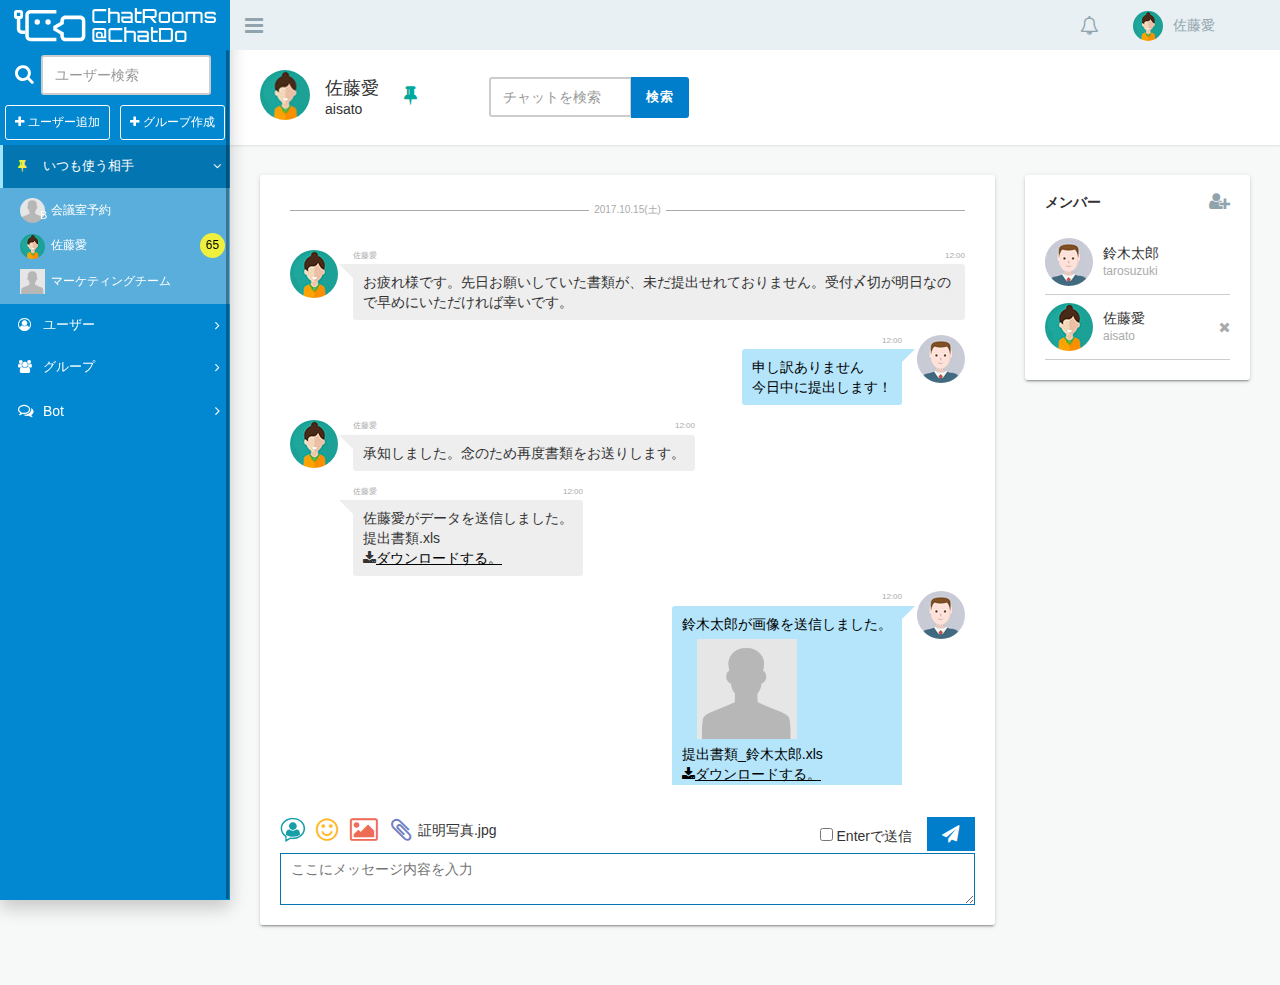
==== chat.html @ dbc8cdb7 "ドキュメント整形" ====
<!DOCTYPE html>
<html>

<head>
    <meta charset="utf-8">
    <meta http-equiv="X-UA-Compatible" content="IE=edge">
    <meta name="viewport" content="width=device-width, initial-scale=1">
    <!-- CSS-->
    <link rel="stylesheet" type="text/css" href="css/main.css">
    <!-- Font-icon css-->
    <link rel="stylesheet" type="text/css" href="https://maxcdn.bootstrapcdn.com/font-awesome/4.7.0/css/font-awesome.min.css">
    <title>ChatDo</title>
    <!-- HTML5 Shim and Respond.js IE8 support of HTML5 elements and media queries-->
    <!--if lt IE 9
    script(src='https://oss.maxcdn.com/libs/html5shiv/3.7.0/html5shiv.js')
    script(src='https://oss.maxcdn.com/libs/respond.js/1.4.2/respond.min.js')
    -->
</head>

<body class="sidebar-mini fixed">
    <div class="wrapper">
        <!-- Navbar-->
        <header class="main-header hidden-print"><a class="logo" href="#"></a>
            <nav class="navbar navbar-static-top">
                <!-- Sidebar toggle button--><a class="sidebar-toggle" href="#" data-toggle="offcanvas"></a>
                <!-- Navbar Right Menu-->
                <div class="navbar-custom-menu">
                    <ul class="top-nav">
                        <!--Notification Menu-->
                        <li class="dropdown notification-menu"><a class="dropdown-toggle" href="#" data-toggle="dropdown" aria-expanded="false"><i class="fa fa-bell-o fa-lg"></i></a>
                            <ul class="dropdown-menu">
                                <li class="not-head">新着通知が3件あります。</li>
                                <li><a class="media" href="javascript:;"><span class="media-left media-icon"><span class="fa-stack fa-lg"><i class="fa fa-square fa-stack-2x text-primary"></i><i class="fa fa-envelope fa-stack-1x fa-inverse"></i></span></span>
                                <div class="media-body"><span class="block">佐藤孝からあたらしいメッセージが届きました。</span><span class="text-muted block">2分前</span></div></a></li>
                                <li><a class="media" href="javascript:;"><span class="media-left media-icon"><span class="fa-stack fa-lg"><i class="fa fa-square fa-stack-2x text-danger"></i><i class="fa fa-hdd-o fa-stack-1x fa-inverse"></i></span></span>
                                <div class="media-body"><span class="block">技術グループに新しい書き込みがありました。</span><span class="text-muted block">2分前</span></div></a></li>
                                <li><a class="media" href="javascript:;"><span class="media-left media-icon"><span class="fa-stack fa-lg"><i class="fa fa-square fa-stack-2x text-success"></i><i class="fa fa-money fa-stack-1x fa-inverse"></i></span></span>
                                <div class="media-body"><span class="block">佐藤愛さんがあなたをAチームに追加しました。</span><span class="text-muted block">2分前</span></div></a></li>
                                <li class="not-footer"><a href="#">すべての通知を既読にする。</a></li>
                            </ul>
                        </li>
                        <!-- User Menu-->
                        <li class="dropdown top-nav-user"><a class="dropdown-toggle" href="#" data-toggle="dropdown" role="button" aria-haspopup="true" aria-expanded="false"><img src="images/user_ai.jpg" alt="" class="img-circle"><span>佐藤愛</span></a>
                            <ul class="dropdown-menu settings-menu">
                                <li><a href="#"><i class="fa fa-user fa-lg"></i> プロフィール編集</a></li>
                                <li><a href="#"><i class="fa fa-sign-out fa-lg"></i> ログアウト</a></li>
                            </ul>
                        </li>
                    </ul>
                </div>
            </nav>
        </header>
        <!-- Side-Nav-->
        <aside class="main-sidebar hidden-print">
            <section class="sidebar">
                <!-- Sidebar Menu-->
                <ul class="sidebar-menu">
                    <li>
                        <form class="navbar-form" role="search">
                            <div class="form-group">
                                <i class="fa fa-search fa-lg"></i>
                                <input type="text" class="form-control" placeholder="ユーザー検索">
                            </div>
                            <!--  <button type="submit" class="btn btn-default"><i class="fa fa-search fa-lg"></i></button> -->
                        </form>
                    </li>
                    <li class="add-btn clearfix">
                        <a href="" class="pull-left text-center"><i class="fa fa-plus" aria-hidden="true"></i> ユーザー追加</a>
                        <a href="" class="pull-right text-center"><i class="fa fa-plus" aria-hidden="true"></i> グループ作成</a>
                    </li>
                    <li class="treeview active"><a href="#"><i class="fa fa-thumb-tack unread"></i><span>いつも使う相手</span><i class="fa fa-angle-right"></i></a>
                        <ul class="treeview-menu">
                            <li><a href="#"><img src="images/user.png" alt="" class="img-circle"><span class="bot-label">B</span> 会議室予約</a></li>
                            <li><a href="#"><img src="images/user_ai.jpg" alt="" class="img-circle"> 佐藤愛 <span class="unread-num pull-right text-center">65</span></a></li>
                            <li><a href="#"><img src="images/user.png" alt=""> マーケティングチーム</a></li>
                        </ul>
                    </li>
                    <li class="treeview"><a href="#"><i class="fa fa-user-circle-o"></i><span>ユーザー</span><i class="fa fa-angle-right"></i></a>
                        <ul class="treeview-menu">
                            <li><a href="#"><img src="images/user.png" alt="" class="img-circle"> ユーザーA</a></li>
                            <li><a href="#"><img src="images/user.png" alt="" class="img-circle"> ユーザーB</a></li>
                        </ul>
                    </li>
                    <li class="treeview"><a href="#"><i class="fa fa-users"></i><span>グループ</span><i class="fa fa-angle-right"></i></a>
                        <ul class="treeview-menu">
                            <li><a href="#"><img src="images/user.png" alt=""> Aチーム</a></li>
                            <li><a href="#"><img src="images/user.png" alt=""> Bチーム</a></li>
                        </ul>
                    </li>
                    <li class="treeview side-bot"><a href="#"><i class="fa fa-comments-o"></i><span>Bot</span><i class="fa fa-angle-right"></i></a>
                        <ul class="treeview-menu">
                            <li><a href="#"><img src="images/user.png" alt="" class="img-circle"><span class="bot-label">B</span> 会議室予約</a></li>
                        </ul>
                    </li>
                </ul>
            </section>
        </aside>
        <div class="content-wrapper">
            <div class="page-title">
                <div>
                    <img src="images/user_ai.jpg" alt="" class="pull-left img-circle">
                    <div class="pull-left">
                        <h1>佐藤愛</h1>
                        <span>aisato</span>
                    </div>
                    <i class="fa fa-thumb-tack pull-left pin"></i>
                    <div class="form-group pull-right message-search">
                        <div class="input-group">
                            <input class="form-control" type="text" placeholder="チャットを検索">
                            <span class="input-group-btn">
                                <button class="btn btn-primary" type="button">検索</button>
                            </span>
                        </div>
                    </div>
                </div>
            </div>
            <div class="row">
                <div class="col-md-9">
                    <div class="card chat-main">
                        <div class="messanger">
                            <div class="messages">
                                <time class="messages-date text-center"><span>2017.10.15(土)</span></time>
                                <div class="message">
                                    <div class="message-thumb">
                                        <img src="images/user_ai.jpg" class="img-circle">
                                    </div>
                                    <div class="chat-column">
                                        <div>
                                            <span class=pull-left>佐藤愛</span>
                                            <time class="pull-right">12:00</time>
                                        </div>
                                        <p class="info">お疲れ様です。先日お願いしていた書類が、未だ提出せれておりません。受付〆切が明日なので早めにいただければ幸いです。</p>
                                    </div>
                                </div>
                                <div class="message me">
                                    <div class="message-thumb">
                                        <img src="images/user_taro.jpg" class="img-circle">
                                    </div>
                                    <div class="chat-column">
                                        <div>
                                            <time class="pull-right">12:00</time>
                                        </div>
                                        <p class="info">申し訳ありません
                                            <br>今日中に提出します！
                                        </p>
                                    </div>
                                </div>
                                <div class="message">
                                    <div class="message-thumb">
                                        <img src="images/user_ai.jpg" class="img-circle">
                                    </div>
                                    <div class="chat-column">
                                        <div>
                                            <span class=pull-left>佐藤愛</span>
                                            <time class="pull-right">12:00</time>
                                        </div>
                                        <p class="info">承知しました。念のため再度書類をお送りします。</p>
                                    </div>
                                </div>
                                <!-- message -->
                                <div class="message">
                                    <div class="message-thumb">
                                        <!-- <img src="https://s3.amazonaws.com/uifaces/faces/twitter/tonypeterson/48.jpg" class="img-circle"> -->
                                    </div>
                                    <div class="chat-column">
                                        <div>
                                            <span class=pull-left>佐藤愛</span>
                                            <time class="pull-right">12:00</time>
                                        </div>
                                        <p class="info">佐藤愛がデータを送信しました。
                                            <br>提出書類.xls
                                            <br><i class="fa fa-download" aria-hidden="true"></i><a href="">ダウンロードする。</a>
                                        </p>
                                    </div>
                                </div>
                                <!-- message -->
                                <div class="message me"><img src="images/user_taro.jpg" class="img-circle">
                                    <div class="chat-column">
                                        <div>
                                            <time class="pull-right">12:00</time>
                                        </div>
                                        <p class="info">鈴木太郎が画像を送信しました。
                                            <br>
                                            <img src="images/user.png" alt="">
                                            <br> 提出書類_鈴木太郎.xls
                                            <br><i class="fa fa-download" aria-hidden="true"></i><a href="">ダウンロードする。</a>
                                        </p>
                                    </div>
                                </div>
                                <!-- message -->
                            </div>
                            <!-- messages -->
                        </div>
                        <!-- messager -->
                        <div class="sender">
                            <form action="" method="" accept-charset="utf-8">
                                <div class="sender-utility clearfix">
                                    <ul class="pull-left">
                                        <li><img src="images/chat_to_icon.svg" alt=""></li>
                                        <li><i class="fa fa-smile-o fa-fw" aria-hidden="true"></i></li>
                                        <li><i class="fa fa-picture-o fa-fw" aria-hidden="true"></i></li>
                                        <li><i class="fa fa-paperclip fa-fw" aria-hidden="true"></i></li>
                                    </ul>
                                    <span class="upload-file-name">証明写真.jpg</span>
                                    <button class="btn btn-primary pull-right" type="button">
                                        <i class="fa fa-lg fa-paper-plane"></i>
                                    </button>
                                    <label class="pull-right enter-confirm">
                                        <input type="checkbox" name=""> Enterで送信
                                    </label>
                                </div>
                                <textarea placeholder="ここにメッセージ内容を入力"></textarea>
                            </form>
                        </div>
                    </div>
                </div>
                <!-- col-md-9 -->
                <div class="col-md-3">
                    <div class="card">
                        <div class="clearfix">
                            <h3 class="card-title pull-left">メンバー</h3>
                            <i class="fa fa-user-plus fa-lg pull-right" aria-hidden="true"></i>
                        </div>
                        <div class="card-body">
                            <div class="member-box clearfix">
                                <img src="images/user_taro.jpg" alt="" class="img-circle pull-left">
                                <div class="pull-left">
                                    <p>鈴木太郎</p>
                                    <span>tarosuzuki</span>
                                </div>
                            </div>
                            <div class="member-box clearfix">
                                <img src="images/user_ai.jpg" alt="" class="img-circle pull-left">
                                <div class="pull-left">
                                    <p>佐藤愛</p>
                                    <span>aisato</span>
                                </div>
                                <i class="fa fa-times pull-right remove" aria-hidden="true"></i>
                            </div>
                        </div>
                    </div>
                </div>
            </div>
        </div>
    </div>
    <!-- Javascripts-->
    <script type="text/javascript" src="js/jquery-3.2.1.js"></script>
    <script type="text/javascript" src="js/jquery-ui.js"></script>
    <script type="text/javascript" src="js/jquery.upload.js"></script>
    <script type="text/javascript" src="js/bootstrap.min.js"></script>
    <script type="text/javascript" src="js/plugins/pace.min.js"></script>
    <script type="text/javascript" src="js/main.js"></script>
    <script type="text/javascript" src="js/websocketbridge.js"></script>
</body>

</html>
---- css/main.css ----
@charset "UTF-8";

@import url(https://fonts.googleapis.com/css?family=Lato:300,400,400i,700);
@import url(https://fonts.googleapis.com/css?family=Niconne);


/*
 * Bootstrap v3.3.6
 */


/*! normalize.css v3.0.3 | MIT License | github.com/necolas/normalize.css */

html {
    -ms-text-size-adjust: 100%;
    -webkit-text-size-adjust: 100%;
}

body {
    margin: 0;
}

article,
aside,
details,
figcaption,
figure,
footer,
header,
hgroup,
main,
menu,
nav,
section,
summary {
    display: block;
}

audio,
canvas,
progress,
video {
    display: inline-block;
    vertical-align: baseline;
}

audio:not([controls]) {
    display: none;
    height: 0;
}

[hidden],
template {
    display: none;
}

a {
    background-color: transparent;
}

a:active,
a:hover {
    outline: 0;
}

abbr[title] {
    border-bottom: 1px dotted;
}

b,
strong {
    font-weight: bold;
}

dfn {
    font-style: italic;
}

h1 {
    font-size: 2em;
    margin: 0.67em 0;
}

mark {
    background: #ff0;
    color: #000;
}

small {
    font-size: 80%;
}

sub,
sup {
    font-size: 75%;
    line-height: 0;
    position: relative;
    vertical-align: baseline;
}

sup {
    top: -0.5em;
}

sub {
    bottom: -0.25em;
}

img {
    border: 0;
}

svg:not(:root) {
    overflow: hidden;
}

figure {
    margin: 1em 40px;
}

hr {
    -webkit-box-sizing: content-box;
    box-sizing: content-box;
    height: 0;
}

pre {
    overflow: auto;
}

code,
kbd,
pre,
samp {
    font-family: monospace, monospace;
    font-size: 1em;
}

button,
input,
optgroup,
select,
textarea {
    color: inherit;
    font: inherit;
    margin: 0;
}

button {
    overflow: visible;
}

button,
select {
    text-transform: none;
}

button,
html input[type="button"],
input[type="reset"],
input[type="submit"] {
    -webkit-appearance: button;
    cursor: pointer;
}

button[disabled],
html input[disabled] {
    cursor: default;
}

button::-moz-focus-inner,
input::-moz-focus-inner {
    border: 0;
    padding: 0;
}

input {
    line-height: normal;
}

input[type="checkbox"],
input[type="radio"] {
    -webkit-box-sizing: border-box;
    box-sizing: border-box;
    padding: 0;
}

input[type="number"]::-webkit-inner-spin-button,
input[type="number"]::-webkit-outer-spin-button {
    height: auto;
}

input[type="search"] {
    -webkit-appearance: textfield;
    -webkit-box-sizing: content-box;
    box-sizing: content-box;
}

input[type="search"]::-webkit-search-cancel-button,
input[type="search"]::-webkit-search-decoration {
    -webkit-appearance: none;
}

fieldset {
    border: 1px solid #c0c0c0;
    margin: 0 2px;
    padding: 0.35em 0.625em 0.75em;
}

legend {
    border: 0;
    padding: 0;
}

textarea {
    overflow: auto;
}

optgroup {
    font-weight: bold;
}

table {
    border-collapse: collapse;
    border-spacing: 0;
}

td,
th {
    padding: 0;
}



/*! Source: https://github.com/h5bp/html5-boilerplate/blob/master/src/css/main.css */

@media print {
    *,
    *:before,
    *:after {
        background: transparent !important;
        color: #000 !important;
        -webkit-box-shadow: none !important;
        box-shadow: none !important;
        text-shadow: none !important;
    }
    a,
    a:visited {
        text-decoration: underline;
    }
    a[href]:after {
        content: " (" attr(href) ")";
    }
    abbr[title]:after {
        content: " (" attr(title) ")";
    }
    a[href^="#"]:after,
    a[href^="javascript:"]:after {
        content: "";
    }
    pre,
    blockquote {
        border: 1px solid #999;
        page-break-inside: avoid;
    }
    thead {
        display: table-header-group;
    }
    tr,
    img {
        page-break-inside: avoid;
    }
    img {
        max-width: 100% !important;
    }
    p,
    h2,
    h3 {
        orphans: 3;
        widows: 3;
    }
    h2,
    h3 {
        page-break-after: avoid;
    }
    .navbar {
        display: none;
    }
    .btn>.caret,
    .dropup>.btn>.caret {
        border-top-color: #000 !important;
    }
    .label {
        border: 1px solid #000;
    }
    .table {
        border-collapse: collapse !important;
    }
    .table td,
    .table th {
        background-color: #fff !important;
    }
    .table-bordered th,
    .table-bordered td {
        border: 1px solid #ddd !important;
    }
}

* {
    -webkit-box-sizing: border-box;
    box-sizing: border-box;
}

*:before,
*:after {
    -webkit-box-sizing: border-box;
    box-sizing: border-box;
}

html {
    font-size: 10px;
    -webkit-tap-highlight-color: transparent;
}

body {
    font-family: -apple-system, BlinkMacSystemFont, "Helvetica Neue", "Segoe UI", "Noto Sans Japanese", "ヒラギノ角ゴ ProN W3", Meiryo, sans-serif;
    font-size: 14px;
    line-height: 1.428571429;
    color: #333333;
    background-color: #f7f9f9;
}

input,
button,
select,
textarea {
    font-family: inherit;
    font-size: inherit;
    line-height: inherit;
}

a {
    color: #2196F3;
    text-decoration: none;
    cursor: pointer;
}

a:hover,
a:focus {
    color: #004a43;
    outline: none !important;
    -webkit-transition: all 0.3s ease;
    -o-transition: all 0.3s ease;
    transition: all 0.3s ease;
    text-decoration: none;
}

a:active {
    outline: none !important;
}

figure {
    margin: 0;
}

img {
    vertical-align: middle;
}

.img-responsive {
    display: block;
    max-width: 100%;
    height: auto;
}

.img-rounded {
    border-radius: 6px;
}

.img-thumbnail {
    padding: 4px;
    line-height: 1.428571429;
    background-color: #e5e5e5;
    border: 1px solid #ddd;
    border-radius: 4px;
    -webkit-transition: all 0.2s ease-in-out;
    -o-transition: all 0.2s ease-in-out;
    transition: all 0.2s ease-in-out;
    display: inline-block;
    max-width: 100%;
    height: auto;
}

.img-circle {
    border-radius: 50%;
}

hr {
    margin-top: 20px;
    margin-bottom: 20px;
    border: 0;
    border-top: 1px solid #eeeeee;
}

.sr-only {
    position: absolute;
    width: 1px;
    height: 1px;
    margin: -1px;
    padding: 0;
    overflow: hidden;
    clip: rect(0, 0, 0, 0);
    border: 0;
}

.sr-only-focusable:active,
.sr-only-focusable:focus {
    position: static;
    width: auto;
    height: auto;
    margin: 0;
    overflow: visible;
    clip: auto;
}

[role="button"] {
    cursor: pointer;
}

h1,
h2,
h3,
h4,
h5,
h6,
.h1,
.h2,
.h3,
.h4,
.h5,
.h6 {
    font-family: inherit;
    font-weight: 700;
    line-height: 1.1;
    color: inherit;
}

h1 small,
h1 .small,
h2 small,
h2 .small,
h3 small,
h3 .small,
h4 small,
h4 .small,
h5 small,
h5 .small,
h6 small,
h6 .small,
.h1 small,
.h1 .small,
.h2 small,
.h2 .small,
.h3 small,
.h3 .small,
.h4 small,
.h4 .small,
.h5 small,
.h5 .small,
.h6 small,
.h6 .small {
    font-weight: normal;
    line-height: 1;
    color: #777777;
}

h1,
.h1,
h2,
.h2,
h3,
.h3 {
    margin-top: 20px;
    margin-bottom: 10px;
}

h1 small,
h1 .small,
.h1 small,
.h1 .small,
h2 small,
h2 .small,
.h2 small,
.h2 .small,
h3 small,
h3 .small,
.h3 small,
.h3 .small {
    font-size: 65%;
}

h4,
.h4,
h5,
.h5,
h6,
.h6 {
    margin-top: 10px;
    margin-bottom: 10px;
}

h4 small,
h4 .small,
.h4 small,
.h4 .small,
h5 small,
h5 .small,
.h5 small,
.h5 .small,
h6 small,
h6 .small,
.h6 small,
.h6 .small {
    font-size: 75%;
}

h1,
.h1 {
    font-size: 36px;
}

h2,
.h2 {
    font-size: 30px;
}

h3,
.h3 {
    font-size: 24px;
}

h4,
.h4 {
    font-size: 18px;
}

h5,
.h5 {
    font-size: 14px;
}

h6,
.h6 {
    font-size: 12px;
}

p {
    margin: 0 0 10px;
}

.lead {
    margin-bottom: 20px;
    font-size: 16px;
    font-weight: 300;
    line-height: 1.4;
}

@media (min-width: 768px) {
    .lead {
        font-size: 21px;
    }
}

small,
.small {
    font-size: 85%;
}

mark,
.mark {
    background-color: #fcf8e3;
    padding: .2em;
}

.text-left {
    text-align: left;
}

.text-right {
    text-align: right;
}

.text-center {
    text-align: center;
}

.text-justify {
    text-align: justify;
}

.text-nowrap {
    white-space: nowrap;
}

.text-lowercase {
    text-transform: lowercase;
}

.text-uppercase,
.initialism {
    text-transform: uppercase;
}

.text-capitalize {
    text-transform: capitalize;
}

.text-muted {
    color: #777777;
}

.text-primary {
    color: #2196F3;
}

a.text-primary:hover,
a.text-primary:focus {
    color: #00635a;
}

.text-success {
    color: #3c763d;
}

a.text-success:hover,
a.text-success:focus {
    color: #2b542c;
}

.text-info {
    color: #31708f;
}

a.text-info:hover,
a.text-info:focus {
    color: #245269;
}

.text-warning {
    color: #8a6d3b;
}

a.text-warning:hover,
a.text-warning:focus {
    color: #66512c;
}

.text-danger {
    color: #a94442;
}

a.text-danger:hover,
a.text-danger:focus {
    color: #843534;
}

.bg-primary {
    color: #fff;
}

.bg-primary {
    background-color: #2196F3;
}

a.bg-primary:hover,
a.bg-primary:focus {
    background-color: #00635a;
}

.bg-success {
    background-color: #dff0d8;
}

a.bg-success:hover,
a.bg-success:focus {
    background-color: #c1e2b3;
}

.bg-info {
    background-color: #d9edf7;
}

a.bg-info:hover,
a.bg-info:focus {
    background-color: #afd9ee;
}

.bg-warning {
    background-color: #fcf8e3;
}

a.bg-warning:hover,
a.bg-warning:focus {
    background-color: #f7ecb5;
}

.bg-danger {
    background-color: #f2dede;
}

a.bg-danger:hover,
a.bg-danger:focus {
    background-color: #e4b9b9;
}

.page-header {
    padding-bottom: 9px;
    margin: 40px 0 20px;
    border-bottom: 1px solid #eeeeee;
}

ul,
ol {
    margin-top: 0;
    margin-bottom: 10px;
}

ul ul,
ul ol,
ol ul,
ol ol {
    margin-bottom: 0;
}

.list-unstyled {
    padding-left: 0;
    list-style: none;
}

.list-inline {
    padding-left: 0;
    list-style: none;
    margin-left: -5px;
}

.list-inline>li {
    display: inline-block;
    padding-left: 5px;
    padding-right: 5px;
}

dl {
    margin-top: 0;
    margin-bottom: 20px;
}

dt,
dd {
    line-height: 1.428571429;
}

dt {
    font-weight: bold;
}

dd {
    margin-left: 0;
}

.dl-horizontal dd:before,
.dl-horizontal dd:after {
    content: " ";
    display: table;
}

.dl-horizontal dd:after {
    clear: both;
}

@media (min-width: 768px) {
    .dl-horizontal dt {
        float: left;
        width: 160px;
        clear: left;
        text-align: right;
        overflow: hidden;
        -o-text-overflow: ellipsis;
        text-overflow: ellipsis;
        white-space: nowrap;
    }
    .dl-horizontal dd {
        margin-left: 180px;
    }
}

abbr[title],
abbr[data-original-title] {
    cursor: help;
    border-bottom: 1px dotted #777777;
}

.initialism {
    font-size: 90%;
}

blockquote {
    padding: 10px 20px;
    margin: 0 0 20px;
    font-size: 17.5px;
    border-left: 5px solid #eeeeee;
}

blockquote p:last-child,
blockquote ul:last-child,
blockquote ol:last-child {
    margin-bottom: 0;
}

blockquote footer,
blockquote small,
blockquote .small {
    display: block;
    font-size: 80%;
    line-height: 1.428571429;
    color: #777777;
}

blockquote footer:before,
blockquote small:before,
blockquote .small:before {
    content: '\2014 \00A0';
}

.blockquote-reverse,
blockquote.pull-right {
    padding-right: 15px;
    padding-left: 0;
    border-right: 5px solid #eeeeee;
    border-left: 0;
    text-align: right;
}

.blockquote-reverse footer:before,
.blockquote-reverse small:before,
.blockquote-reverse .small:before,
blockquote.pull-right footer:before,
blockquote.pull-right small:before,
blockquote.pull-right .small:before {
    content: '';
}

.blockquote-reverse footer:after,
.blockquote-reverse small:after,
.blockquote-reverse .small:after,
blockquote.pull-right footer:after,
blockquote.pull-right small:after,
blockquote.pull-right .small:after {
    content: '\00A0 \2014';
}

address {
    margin-bottom: 20px;
    font-style: normal;
    line-height: 1.428571429;
}

code,
kbd,
pre,
samp {
    font-family: Menlo, Monaco, Consolas, "Courier New", monospace;
}

code {
    padding: 2px 4px;
    font-size: 90%;
    color: #c7254e;
    background-color: #f9f2f4;
    border-radius: 4px;
}

kbd {
    padding: 2px 4px;
    font-size: 90%;
    color: #fff;
    background-color: #333;
    border-radius: 3px;
    -webkit-box-shadow: inset 0 -1px 0 rgba(0, 0, 0, 0.25);
    box-shadow: inset 0 -1px 0 rgba(0, 0, 0, 0.25);
}

kbd kbd {
    padding: 0;
    font-size: 100%;
    font-weight: bold;
    -webkit-box-shadow: none;
    box-shadow: none;
}

pre {
    display: block;
    padding: 9.5px;
    margin: 0 0 10px;
    font-size: 13px;
    line-height: 1.428571429;
    word-break: break-all;
    word-wrap: break-word;
    color: #333333;
    background-color: #f5f5f5;
    border: 1px solid #ccc;
    border-radius: 4px;
}

pre code {
    padding: 0;
    font-size: inherit;
    color: inherit;
    white-space: pre-wrap;
    background-color: transparent;
    border-radius: 0;
}

.pre-scrollable {
    max-height: 340px;
    overflow-y: scroll;
}

.container {
    margin-right: auto;
    margin-left: auto;
    padding-left: 15px;
    padding-right: 15px;
}

.container:before,
.container:after {
    content: " ";
    display: table;
}

.container:after {
    clear: both;
}

@media (min-width: 768px) {
    .container {
        width: 750px;
    }
}

@media (min-width: 992px) {
    .container {
        width: 970px;
    }
}

@media (min-width: 1200px) {
    .container {
        width: 1170px;
    }
}

.container-fluid {
    margin-right: auto;
    margin-left: auto;
    padding-left: 15px;
    padding-right: 15px;
}

.container-fluid:before,
.container-fluid:after {
    content: " ";
    display: table;
}

.container-fluid:after {
    clear: both;
}

.row {
    margin-left: -15px;
    margin-right: -15px;
}

.row:before,
.row:after {
    content: " ";
    display: table;
}

.row:after {
    clear: both;
}

.col-xs-1,
.col-sm-1,
.col-md-1,
.col-lg-1,
.col-xs-2,
.col-sm-2,
.col-md-2,
.col-lg-2,
.col-xs-3,
.col-sm-3,
.col-md-3,
.col-lg-3,
.col-xs-4,
.col-sm-4,
.col-md-4,
.col-lg-4,
.col-xs-5,
.col-sm-5,
.col-md-5,
.col-lg-5,
.col-xs-6,
.col-sm-6,
.col-md-6,
.col-lg-6,
.col-xs-7,
.col-sm-7,
.col-md-7,
.col-lg-7,
.col-xs-8,
.col-sm-8,
.col-md-8,
.col-lg-8,
.col-xs-9,
.col-sm-9,
.col-md-9,
.col-lg-9,
.col-xs-10,
.col-sm-10,
.col-md-10,
.col-lg-10,
.col-xs-11,
.col-sm-11,
.col-md-11,
.col-lg-11,
.col-xs-12,
.col-sm-12,
.col-md-12,
.col-lg-12 {
    position: relative;
    min-height: 1px;
    padding-left: 15px;
    padding-right: 15px;
}

.col-xs-1,
.col-xs-2,
.col-xs-3,
.col-xs-4,
.col-xs-5,
.col-xs-6,
.col-xs-7,
.col-xs-8,
.col-xs-9,
.col-xs-10,
.col-xs-11,
.col-xs-12 {
    float: left;
}

.col-xs-1 {
    width: 8.3333333333%;
}

.col-xs-2 {
    width: 16.6666666667%;
}

.col-xs-3 {
    width: 25%;
}

.col-xs-4 {
    width: 33.3333333333%;
}

.col-xs-5 {
    width: 41.6666666667%;
}

.col-xs-6 {
    width: 50%;
}

.col-xs-7 {
    width: 58.3333333333%;
}

.col-xs-8 {
    width: 66.6666666667%;
}

.col-xs-9 {
    width: 75%;
}

.col-xs-10 {
    width: 83.3333333333%;
}

.col-xs-11 {
    width: 91.6666666667%;
}

.col-xs-12 {
    width: 100%;
}

.col-xs-pull-0 {
    right: auto;
}

.col-xs-pull-1 {
    right: 8.3333333333%;
}

.col-xs-pull-2 {
    right: 16.6666666667%;
}

.col-xs-pull-3 {
    right: 25%;
}

.col-xs-pull-4 {
    right: 33.3333333333%;
}

.col-xs-pull-5 {
    right: 41.6666666667%;
}

.col-xs-pull-6 {
    right: 50%;
}

.col-xs-pull-7 {
    right: 58.3333333333%;
}

.col-xs-pull-8 {
    right: 66.6666666667%;
}

.col-xs-pull-9 {
    right: 75%;
}

.col-xs-pull-10 {
    right: 83.3333333333%;
}

.col-xs-pull-11 {
    right: 91.6666666667%;
}

.col-xs-pull-12 {
    right: 100%;
}

.col-xs-push-0 {
    left: auto;
}

.col-xs-push-1 {
    left: 8.3333333333%;
}

.col-xs-push-2 {
    left: 16.6666666667%;
}

.col-xs-push-3 {
    left: 25%;
}

.col-xs-push-4 {
    left: 33.3333333333%;
}

.col-xs-push-5 {
    left: 41.6666666667%;
}

.col-xs-push-6 {
    left: 50%;
}

.col-xs-push-7 {
    left: 58.3333333333%;
}

.col-xs-push-8 {
    left: 66.6666666667%;
}

.col-xs-push-9 {
    left: 75%;
}

.col-xs-push-10 {
    left: 83.3333333333%;
}

.col-xs-push-11 {
    left: 91.6666666667%;
}

.col-xs-push-12 {
    left: 100%;
}

.col-xs-offset-0 {
    margin-left: 0%;
}

.col-xs-offset-1 {
    margin-left: 8.3333333333%;
}

.col-xs-offset-2 {
    margin-left: 16.6666666667%;
}

.col-xs-offset-3 {
    margin-left: 25%;
}

.col-xs-offset-4 {
    margin-left: 33.3333333333%;
}

.col-xs-offset-5 {
    margin-left: 41.6666666667%;
}

.col-xs-offset-6 {
    margin-left: 50%;
}

.col-xs-offset-7 {
    margin-left: 58.3333333333%;
}

.col-xs-offset-8 {
    margin-left: 66.6666666667%;
}

.col-xs-offset-9 {
    margin-left: 75%;
}

.col-xs-offset-10 {
    margin-left: 83.3333333333%;
}

.col-xs-offset-11 {
    margin-left: 91.6666666667%;
}

.col-xs-offset-12 {
    margin-left: 100%;
}

@media (min-width: 768px) {
    .col-sm-1,
    .col-sm-2,
    .col-sm-3,
    .col-sm-4,
    .col-sm-5,
    .col-sm-6,
    .col-sm-7,
    .col-sm-8,
    .col-sm-9,
    .col-sm-10,
    .col-sm-11,
    .col-sm-12 {
        float: left;
    }
    .col-sm-1 {
        width: 8.3333333333%;
    }
    .col-sm-2 {
        width: 16.6666666667%;
    }
    .col-sm-3 {
        width: 25%;
    }
    .col-sm-4 {
        width: 33.3333333333%;
    }
    .col-sm-5 {
        width: 41.6666666667%;
    }
    .col-sm-6 {
        width: 50%;
    }
    .col-sm-7 {
        width: 58.3333333333%;
    }
    .col-sm-8 {
        width: 66.6666666667%;
    }
    .col-sm-9 {
        width: 75%;
    }
    .col-sm-10 {
        width: 83.3333333333%;
    }
    .col-sm-11 {
        width: 91.6666666667%;
    }
    .col-sm-12 {
        width: 100%;
    }
    .col-sm-pull-0 {
        right: auto;
    }
    .col-sm-pull-1 {
        right: 8.3333333333%;
    }
    .col-sm-pull-2 {
        right: 16.6666666667%;
    }
    .col-sm-pull-3 {
        right: 25%;
    }
    .col-sm-pull-4 {
        right: 33.3333333333%;
    }
    .col-sm-pull-5 {
        right: 41.6666666667%;
    }
    .col-sm-pull-6 {
        right: 50%;
    }
    .col-sm-pull-7 {
        right: 58.3333333333%;
    }
    .col-sm-pull-8 {
        right: 66.6666666667%;
    }
    .col-sm-pull-9 {
        right: 75%;
    }
    .col-sm-pull-10 {
        right: 83.3333333333%;
    }
    .col-sm-pull-11 {
        right: 91.6666666667%;
    }
    .col-sm-pull-12 {
        right: 100%;
    }
    .col-sm-push-0 {
        left: auto;
    }
    .col-sm-push-1 {
        left: 8.3333333333%;
    }
    .col-sm-push-2 {
        left: 16.6666666667%;
    }
    .col-sm-push-3 {
        left: 25%;
    }
    .col-sm-push-4 {
        left: 33.3333333333%;
    }
    .col-sm-push-5 {
        left: 41.6666666667%;
    }
    .col-sm-push-6 {
        left: 50%;
    }
    .col-sm-push-7 {
        left: 58.3333333333%;
    }
    .col-sm-push-8 {
        left: 66.6666666667%;
    }
    .col-sm-push-9 {
        left: 75%;
    }
    .col-sm-push-10 {
        left: 83.3333333333%;
    }
    .col-sm-push-11 {
        left: 91.6666666667%;
    }
    .col-sm-push-12 {
        left: 100%;
    }
    .col-sm-offset-0 {
        margin-left: 0%;
    }
    .col-sm-offset-1 {
        margin-left: 8.3333333333%;
    }
    .col-sm-offset-2 {
        margin-left: 16.6666666667%;
    }
    .col-sm-offset-3 {
        margin-left: 25%;
    }
    .col-sm-offset-4 {
        margin-left: 33.3333333333%;
    }
    .col-sm-offset-5 {
        margin-left: 41.6666666667%;
    }
    .col-sm-offset-6 {
        margin-left: 50%;
    }
    .col-sm-offset-7 {
        margin-left: 58.3333333333%;
    }
    .col-sm-offset-8 {
        margin-left: 66.6666666667%;
    }
    .col-sm-offset-9 {
        margin-left: 75%;
    }
    .col-sm-offset-10 {
        margin-left: 83.3333333333%;
    }
    .col-sm-offset-11 {
        margin-left: 91.6666666667%;
    }
    .col-sm-offset-12 {
        margin-left: 100%;
    }
}

@media (min-width: 992px) {
    .col-md-1,
    .col-md-2,
    .col-md-3,
    .col-md-4,
    .col-md-5,
    .col-md-6,
    .col-md-7,
    .col-md-8,
    .col-md-9,
    .col-md-10,
    .col-md-11,
    .col-md-12 {
        float: left;
    }
    .col-md-1 {
        width: 8.3333333333%;
    }
    .col-md-2 {
        width: 16.6666666667%;
    }
    .col-md-3 {
        width: 25%;
    }
    .col-md-4 {
        width: 33.3333333333%;
    }
    .col-md-5 {
        width: 41.6666666667%;
    }
    .col-md-6 {
        width: 50%;
    }
    .col-md-7 {
        width: 58.3333333333%;
    }
    .col-md-8 {
        width: 66.6666666667%;
    }
    .col-md-9 {
        width: 75%;
    }
    .col-md-10 {
        width: 83.3333333333%;
    }
    .col-md-11 {
        width: 91.6666666667%;
    }
    .col-md-12 {
        width: 100%;
    }
    .col-md-pull-0 {
        right: auto;
    }
    .col-md-pull-1 {
        right: 8.3333333333%;
    }
    .col-md-pull-2 {
        right: 16.6666666667%;
    }
    .col-md-pull-3 {
        right: 25%;
    }
    .col-md-pull-4 {
        right: 33.3333333333%;
    }
    .col-md-pull-5 {
        right: 41.6666666667%;
    }
    .col-md-pull-6 {
        right: 50%;
    }
    .col-md-pull-7 {
        right: 58.3333333333%;
    }
    .col-md-pull-8 {
        right: 66.6666666667%;
    }
    .col-md-pull-9 {
        right: 75%;
    }
    .col-md-pull-10 {
        right: 83.3333333333%;
    }
    .col-md-pull-11 {
        right: 91.6666666667%;
    }
    .col-md-pull-12 {
        right: 100%;
    }
    .col-md-push-0 {
        left: auto;
    }
    .col-md-push-1 {
        left: 8.3333333333%;
    }
    .col-md-push-2 {
        left: 16.6666666667%;
    }
    .col-md-push-3 {
        left: 25%;
    }
    .col-md-push-4 {
        left: 33.3333333333%;
    }
    .col-md-push-5 {
        left: 41.6666666667%;
    }
    .col-md-push-6 {
        left: 50%;
    }
    .col-md-push-7 {
        left: 58.3333333333%;
    }
    .col-md-push-8 {
        left: 66.6666666667%;
    }
    .col-md-push-9 {
        left: 75%;
    }
    .col-md-push-10 {
        left: 83.3333333333%;
    }
    .col-md-push-11 {
        left: 91.6666666667%;
    }
    .col-md-push-12 {
        left: 100%;
    }
    .col-md-offset-0 {
        margin-left: 0%;
    }
    .col-md-offset-1 {
        margin-left: 8.3333333333%;
    }
    .col-md-offset-2 {
        margin-left: 16.6666666667%;
    }
    .col-md-offset-3 {
        margin-left: 25%;
    }
    .col-md-offset-4 {
        margin-left: 33.3333333333%;
    }
    .col-md-offset-5 {
        margin-left: 41.6666666667%;
    }
    .col-md-offset-6 {
        margin-left: 50%;
    }
    .col-md-offset-7 {
        margin-left: 58.3333333333%;
    }
    .col-md-offset-8 {
        margin-left: 66.6666666667%;
    }
    .col-md-offset-9 {
        margin-left: 75%;
    }
    .col-md-offset-10 {
        margin-left: 83.3333333333%;
    }
    .col-md-offset-11 {
        margin-left: 91.6666666667%;
    }
    .col-md-offset-12 {
        margin-left: 100%;
    }
}

@media (min-width: 1200px) {
    .col-lg-1,
    .col-lg-2,
    .col-lg-3,
    .col-lg-4,
    .col-lg-5,
    .col-lg-6,
    .col-lg-7,
    .col-lg-8,
    .col-lg-9,
    .col-lg-10,
    .col-lg-11,
    .col-lg-12 {
        float: left;
    }
    .col-lg-1 {
        width: 8.3333333333%;
    }
    .col-lg-2 {
        width: 16.6666666667%;
    }
    .col-lg-3 {
        width: 25%;
    }
    .col-lg-4 {
        width: 33.3333333333%;
    }
    .col-lg-5 {
        width: 41.6666666667%;
    }
    .col-lg-6 {
        width: 50%;
    }
    .col-lg-7 {
        width: 58.3333333333%;
    }
    .col-lg-8 {
        width: 66.6666666667%;
    }
    .col-lg-9 {
        width: 75%;
    }
    .col-lg-10 {
        width: 83.3333333333%;
    }
    .col-lg-11 {
        width: 91.6666666667%;
    }
    .col-lg-12 {
        width: 100%;
    }
    .col-lg-pull-0 {
        right: auto;
    }
    .col-lg-pull-1 {
        right: 8.3333333333%;
    }
    .col-lg-pull-2 {
        right: 16.6666666667%;
    }
    .col-lg-pull-3 {
        right: 25%;
    }
    .col-lg-pull-4 {
        right: 33.3333333333%;
    }
    .col-lg-pull-5 {
        right: 41.6666666667%;
    }
    .col-lg-pull-6 {
        right: 50%;
    }
    .col-lg-pull-7 {
        right: 58.3333333333%;
    }
    .col-lg-pull-8 {
        right: 66.6666666667%;
    }
    .col-lg-pull-9 {
        right: 75%;
    }
    .col-lg-pull-10 {
        right: 83.3333333333%;
    }
    .col-lg-pull-11 {
        right: 91.6666666667%;
    }
    .col-lg-pull-12 {
        right: 100%;
    }
    .col-lg-push-0 {
        left: auto;
    }
    .col-lg-push-1 {
        left: 8.3333333333%;
    }
    .col-lg-push-2 {
        left: 16.6666666667%;
    }
    .col-lg-push-3 {
        left: 25%;
    }
    .col-lg-push-4 {
        left: 33.3333333333%;
    }
    .col-lg-push-5 {
        left: 41.6666666667%;
    }
    .col-lg-push-6 {
        left: 50%;
    }
    .col-lg-push-7 {
        left: 58.3333333333%;
    }
    .col-lg-push-8 {
        left: 66.6666666667%;
    }
    .col-lg-push-9 {
        left: 75%;
    }
    .col-lg-push-10 {
        left: 83.3333333333%;
    }
    .col-lg-push-11 {
        left: 91.6666666667%;
    }
    .col-lg-push-12 {
        left: 100%;
    }
    .col-lg-offset-0 {
        margin-left: 0%;
    }
    .col-lg-offset-1 {
        margin-left: 8.3333333333%;
    }
    .col-lg-offset-2 {
        margin-left: 16.6666666667%;
    }
    .col-lg-offset-3 {
        margin-left: 25%;
    }
    .col-lg-offset-4 {
        margin-left: 33.3333333333%;
    }
    .col-lg-offset-5 {
        margin-left: 41.6666666667%;
    }
    .col-lg-offset-6 {
        margin-left: 50%;
    }
    .col-lg-offset-7 {
        margin-left: 58.3333333333%;
    }
    .col-lg-offset-8 {
        margin-left: 66.6666666667%;
    }
    .col-lg-offset-9 {
        margin-left: 75%;
    }
    .col-lg-offset-10 {
        margin-left: 83.3333333333%;
    }
    .col-lg-offset-11 {
        margin-left: 91.6666666667%;
    }
    .col-lg-offset-12 {
        margin-left: 100%;
    }
}

table {
    background-color: transparent;
}

caption {
    padding-top: 8px;
    padding-bottom: 8px;
    color: #777777;
    text-align: left;
}

th {
    text-align: left;
}

.table {
    width: 100%;
    max-width: 100%;
    margin-bottom: 20px;
}

.table>thead>tr>th,
.table>thead>tr>td,
.table>tbody>tr>th,
.table>tbody>tr>td,
.table>tfoot>tr>th,
.table>tfoot>tr>td {
    padding: 8px;
    line-height: 1.428571429;
    vertical-align: top;
    border-top: 1px solid #ddd;
}

.table>thead>tr>th {
    vertical-align: bottom;
    border-bottom: 2px solid #ddd;
}

.table>caption+thead>tr:first-child>th,
.table>caption+thead>tr:first-child>td,
.table>colgroup+thead>tr:first-child>th,
.table>colgroup+thead>tr:first-child>td,
.table>thead:first-child>tr:first-child>th,
.table>thead:first-child>tr:first-child>td {
    border-top: 0;
}

.table>tbody+tbody {
    border-top: 2px solid #ddd;
}

.table .table {
    background-color: #e5e5e5;
}

.table-condensed>thead>tr>th,
.table-condensed>thead>tr>td,
.table-condensed>tbody>tr>th,
.table-condensed>tbody>tr>td,
.table-condensed>tfoot>tr>th,
.table-condensed>tfoot>tr>td {
    padding: 5px;
}

.table-bordered {
    border: 1px solid #ddd;
}

.table-bordered>thead>tr>th,
.table-bordered>thead>tr>td,
.table-bordered>tbody>tr>th,
.table-bordered>tbody>tr>td,
.table-bordered>tfoot>tr>th,
.table-bordered>tfoot>tr>td {
    border: 1px solid #ddd;
}

.table-bordered>thead>tr>th,
.table-bordered>thead>tr>td {
    border-bottom-width: 0;
}

.table-striped>tbody>tr:nth-of-type(odd) {
    background-color: #f9f9f9;
}

.table-hover>tbody>tr:hover {
    background-color: #f5f5f5;
}

table col[class*="col-"] {
    position: static;
    float: none;
    display: table-column;
}

table td[class*="col-"],
table th[class*="col-"] {
    position: static;
    float: none;
    display: table-cell;
}

.table>thead>tr>td.active,
.table>thead>tr>th.active,
.table>thead>tr.active>td,
.table>thead>tr.active>th,
.table>tbody>tr>td.active,
.table>tbody>tr>th.active,
.table>tbody>tr.active>td,
.table>tbody>tr.active>th,
.table>tfoot>tr>td.active,
.table>tfoot>tr>th.active,
.table>tfoot>tr.active>td,
.table>tfoot>tr.active>th {
    background-color: #f5f5f5;
}

.table-hover>tbody>tr>td.active:hover,
.table-hover>tbody>tr>th.active:hover,
.table-hover>tbody>tr.active:hover>td,
.table-hover>tbody>tr:hover>.active,
.table-hover>tbody>tr.active:hover>th {
    background-color: #e8e8e8;
}

.table>thead>tr>td.success,
.table>thead>tr>th.success,
.table>thead>tr.success>td,
.table>thead>tr.success>th,
.table>tbody>tr>td.success,
.table>tbody>tr>th.success,
.table>tbody>tr.success>td,
.table>tbody>tr.success>th,
.table>tfoot>tr>td.success,
.table>tfoot>tr>th.success,
.table>tfoot>tr.success>td,
.table>tfoot>tr.success>th {
    background-color: #dff0d8;
}

.table-hover>tbody>tr>td.success:hover,
.table-hover>tbody>tr>th.success:hover,
.table-hover>tbody>tr.success:hover>td,
.table-hover>tbody>tr:hover>.success,
.table-hover>tbody>tr.success:hover>th {
    background-color: #d0e9c6;
}

.table>thead>tr>td.info,
.table>thead>tr>th.info,
.table>thead>tr.info>td,
.table>thead>tr.info>th,
.table>tbody>tr>td.info,
.table>tbody>tr>th.info,
.table>tbody>tr.info>td,
.table>tbody>tr.info>th,
.table>tfoot>tr>td.info,
.table>tfoot>tr>th.info,
.table>tfoot>tr.info>td,
.table>tfoot>tr.info>th {
    background-color: #d9edf7;
}

.table-hover>tbody>tr>td.info:hover,
.table-hover>tbody>tr>th.info:hover,
.table-hover>tbody>tr.info:hover>td,
.table-hover>tbody>tr:hover>.info,
.table-hover>tbody>tr.info:hover>th {
    background-color: #c4e3f3;
}

.table>thead>tr>td.warning,
.table>thead>tr>th.warning,
.table>thead>tr.warning>td,
.table>thead>tr.warning>th,
.table>tbody>tr>td.warning,
.table>tbody>tr>th.warning,
.table>tbody>tr.warning>td,
.table>tbody>tr.warning>th,
.table>tfoot>tr>td.warning,
.table>tfoot>tr>th.warning,
.table>tfoot>tr.warning>td,
.table>tfoot>tr.warning>th {
    background-color: #fcf8e3;
}

.table-hover>tbody>tr>td.warning:hover,
.table-hover>tbody>tr>th.warning:hover,
.table-hover>tbody>tr.warning:hover>td,
.table-hover>tbody>tr:hover>.warning,
.table-hover>tbody>tr.warning:hover>th {
    background-color: #faf2cc;
}

.table>thead>tr>td.danger,
.table>thead>tr>th.danger,
.table>thead>tr.danger>td,
.table>thead>tr.danger>th,
.table>tbody>tr>td.danger,
.table>tbody>tr>th.danger,
.table>tbody>tr.danger>td,
.table>tbody>tr.danger>th,
.table>tfoot>tr>td.danger,
.table>tfoot>tr>th.danger,
.table>tfoot>tr.danger>td,
.table>tfoot>tr.danger>th {
    background-color: #f2dede;
}

.table-hover>tbody>tr>td.danger:hover,
.table-hover>tbody>tr>th.danger:hover,
.table-hover>tbody>tr.danger:hover>td,
.table-hover>tbody>tr:hover>.danger,
.table-hover>tbody>tr.danger:hover>th {
    background-color: #ebcccc;
}

.table-responsive {
    overflow-x: auto;
    min-height: 0.01%;
}

@media screen and (max-width: 767px) {
    .table-responsive {
        width: 100%;
        margin-bottom: 15px;
        overflow-y: hidden;
        -ms-overflow-style: -ms-autohiding-scrollbar;
        border: 1px solid #ddd;
    }
    .table-responsive>.table {
        margin-bottom: 0;
    }
    .table-responsive>.table>thead>tr>th,
    .table-responsive>.table>thead>tr>td,
    .table-responsive>.table>tbody>tr>th,
    .table-responsive>.table>tbody>tr>td,
    .table-responsive>.table>tfoot>tr>th,
    .table-responsive>.table>tfoot>tr>td {
        white-space: nowrap;
    }
    .table-responsive>.table-bordered {
        border: 0;
    }
    .table-responsive>.table-bordered>thead>tr>th:first-child,
    .table-responsive>.table-bordered>thead>tr>td:first-child,
    .table-responsive>.table-bordered>tbody>tr>th:first-child,
    .table-responsive>.table-bordered>tbody>tr>td:first-child,
    .table-responsive>.table-bordered>tfoot>tr>th:first-child,
    .table-responsive>.table-bordered>tfoot>tr>td:first-child {
        border-left: 0;
    }
    .table-responsive>.table-bordered>thead>tr>th:last-child,
    .table-responsive>.table-bordered>thead>tr>td:last-child,
    .table-responsive>.table-bordered>tbody>tr>th:last-child,
    .table-responsive>.table-bordered>tbody>tr>td:last-child,
    .table-responsive>.table-bordered>tfoot>tr>th:last-child,
    .table-responsive>.table-bordered>tfoot>tr>td:last-child {
        border-right: 0;
    }
    .table-responsive>.table-bordered>tbody>tr:last-child>th,
    .table-responsive>.table-bordered>tbody>tr:last-child>td,
    .table-responsive>.table-bordered>tfoot>tr:last-child>th,
    .table-responsive>.table-bordered>tfoot>tr:last-child>td {
        border-bottom: 0;
    }
}

fieldset {
    padding: 0;
    margin: 0;
    border: 0;
    min-width: 0;
}

legend {
    display: block;
    width: 100%;
    padding: 0;
    padding-bottom: 10px;
    margin-bottom: 20px;
    font-size: 21px;
    line-height: inherit;
    color: #333333;
    border: 0;
    border-bottom: 1px solid #e5e5e5;
}

label {
    display: inline-block;
    max-width: 100%;
    margin-bottom: 5px;
    font-weight: bold;
}

input[type="search"] {
    -webkit-box-sizing: border-box;
    box-sizing: border-box;
}

input[type="radio"],
input[type="checkbox"] {
    margin: 3px 0 0;
    margin-top: 1px \9;
    line-height: normal;
}

input[type="file"] {
    display: block;
}

input[type="range"] {
    display: block;
    width: 100%;
}

select[multiple],
select[size] {
    height: auto;
}

input[type="file"]:focus,
input[type="radio"]:focus,
input[type="checkbox"]:focus {
    outline: thin dotted;
    outline: 5px auto -webkit-focus-ring-color;
    outline-offset: -2px;
}

output {
    display: block;
    padding-top: 9px;
    font-size: 14px;
    line-height: 1.428571429;
    color: #555555;
}

.form-control {
    display: block;
    width: 100%;
    padding: 8px 12px;
    font-size: 14px;
    font-weight: 400;
    line-height: 1.44;
    color: #555555;
    background-color: #fff;
    background-image: none;
    border: 2px solid #ccc;
    border-radius: 3px;
    -webkit-transition: border-color ease-in-out 0.15s;
    -o-transition: border-color ease-in-out 0.15s;
    transition: border-color ease-in-out 0.15s;
}

.form-control:focus {
    border: 2px solid #006AA7;
    outline: 0;
}

.form-control::-moz-placeholder {
    color: #999;
    opacity: 1;
}

.form-control:-ms-input-placeholder {
    color: #999;
}

.form-control::-webkit-input-placeholder {
    color: #999;
}

.form-control::-ms-expand {
    border: 0;
    background-color: transparent;
}

.form-control[disabled],
.form-control[readonly],
fieldset[disabled] .form-control {
    background-color: #eeeeee;
    opacity: 1;
}

.form-control[disabled],
fieldset[disabled] .form-control {
    cursor: not-allowed;
}

textarea.form-control {
    height: auto;
}

input[type="search"] {
    -webkit-appearance: none;
}

@media screen and (-webkit-min-device-pixel-ratio: 0) {
    input[type="date"].form-control,
    input[type="time"].form-control,
    input[type="datetime-local"].form-control,
    input[type="month"].form-control {
        line-height: 40px;
    }
    input[type="date"].input-sm,
    .input-group-sm>input[type="date"].form-control,
    .input-group-sm>input[type="date"].input-group-addon,
    .input-group-sm>.input-group-btn>input[type="date"].btn,
    .input-group-sm input[type="date"],
    input[type="time"].input-sm,
    .input-group-sm>input[type="time"].form-control,
    .input-group-sm>input[type="time"].input-group-addon,
    .input-group-sm>.input-group-btn>input[type="time"].btn,
    .input-group-sm input[type="time"],
    input[type="datetime-local"].input-sm,
    .input-group-sm>input[type="datetime-local"].form-control,
    .input-group-sm>input[type="datetime-local"].input-group-addon,
    .input-group-sm>.input-group-btn>input[type="datetime-local"].btn,
    .input-group-sm input[type="datetime-local"],
    input[type="month"].input-sm,
    .input-group-sm>input[type="month"].form-control,
    .input-group-sm>input[type="month"].input-group-addon,
    .input-group-sm>.input-group-btn>input[type="month"].btn,
    .input-group-sm input[type="month"] {
        line-height: 30px;
    }
    input[type="date"].input-lg,
    .input-group-lg>input[type="date"].form-control,
    .input-group-lg>input[type="date"].input-group-addon,
    .input-group-lg>.input-group-btn>input[type="date"].btn,
    .input-group-lg input[type="date"],
    input[type="time"].input-lg,
    .input-group-lg>input[type="time"].form-control,
    .input-group-lg>input[type="time"].input-group-addon,
    .input-group-lg>.input-group-btn>input[type="time"].btn,
    .input-group-lg input[type="time"],
    input[type="datetime-local"].input-lg,
    .input-group-lg>input[type="datetime-local"].form-control,
    .input-group-lg>input[type="datetime-local"].input-group-addon,
    .input-group-lg>.input-group-btn>input[type="datetime-local"].btn,
    .input-group-lg input[type="datetime-local"],
    input[type="month"].input-lg,
    .input-group-lg>input[type="month"].form-control,
    .input-group-lg>input[type="month"].input-group-addon,
    .input-group-lg>.input-group-btn>input[type="month"].btn,
    .input-group-lg input[type="month"] {
        line-height: 50px;
    }
}

.form-group {
    margin-bottom: 15px;
}

.radio,
.checkbox {
    position: relative;
    display: block;
    margin-top: 10px;
    margin-bottom: 10px;
}

.radio label,
.checkbox label {
    min-height: 20px;
    padding-left: 20px;
    margin-bottom: 0;
    font-weight: normal;
    cursor: pointer;
}

.radio input[type="radio"],
.radio-inline input[type="radio"],
.checkbox input[type="checkbox"],
.checkbox-inline input[type="checkbox"] {
    position: absolute;
    margin-left: -20px;
    margin-top: 4px \9;
}

.radio+.radio,
.checkbox+.checkbox {
    margin-top: -5px;
}

.radio-inline,
.checkbox-inline {
    position: relative;
    display: inline-block;
    padding-left: 20px;
    margin-bottom: 0;
    vertical-align: middle;
    font-weight: normal;
    cursor: pointer;
}

.radio-inline+.radio-inline,
.checkbox-inline+.checkbox-inline {
    margin-top: 0;
    margin-left: 10px;
}

input[type="radio"][disabled],
input[type="radio"].disabled,
fieldset[disabled] input[type="radio"],
input[type="checkbox"][disabled],
input[type="checkbox"].disabled,
fieldset[disabled] input[type="checkbox"] {
    cursor: not-allowed;
}

.radio-inline.disabled,
fieldset[disabled] .radio-inline,
.checkbox-inline.disabled,
fieldset[disabled] .checkbox-inline {
    cursor: not-allowed;
}

.radio.disabled label,
fieldset[disabled] .radio label,
.checkbox.disabled label,
fieldset[disabled] .checkbox label {
    cursor: not-allowed;
}

.form-control-static {
    padding-top: 9px;
    padding-bottom: 9px;
    margin-bottom: 0;
    min-height: 34px;
}

.form-control-static.input-lg,
.input-group-lg>.form-control-static.form-control,
.input-group-lg>.form-control-static.input-group-addon,
.input-group-lg>.input-group-btn>.form-control-static.btn,
.form-control-static.input-sm,
.input-group-sm>.form-control-static.form-control,
.input-group-sm>.form-control-static.input-group-addon,
.input-group-sm>.input-group-btn>.form-control-static.btn {
    padding-left: 0;
    padding-right: 0;
}

.input-sm,
.input-group-sm>.form-control,
.input-group-sm>.input-group-addon,
.input-group-sm>.input-group-btn>.btn {
    height: 30px;
    padding: 5px 10px;
    font-size: 12px;
    line-height: 1.5;
    border-radius: 2px;
}

select.input-sm,
.input-group-sm>select.form-control,
.input-group-sm>select.input-group-addon,
.input-group-sm>.input-group-btn>select.btn {
    height: 30px;
    line-height: 30px;
}

textarea.input-sm,
.input-group-sm>textarea.form-control,
.input-group-sm>textarea.input-group-addon,
.input-group-sm>.input-group-btn>textarea.btn,
select[multiple].input-sm,
.input-group-sm>select[multiple].form-control,
.input-group-sm>select[multiple].input-group-addon,
.input-group-sm>.input-group-btn>select[multiple].btn {
    height: auto;
}

.form-group-sm .form-control {
    height: 30px;
    padding: 5px 10px;
    font-size: 12px;
    line-height: 1.5;
    border-radius: 2px;
}

.form-group-sm select.form-control {
    height: 30px;
    line-height: 30px;
}

.form-group-sm textarea.form-control,
.form-group-sm select[multiple].form-control {
    height: auto;
}

.form-group-sm .form-control-static {
    height: 30px;
    min-height: 32px;
    padding: 6px 10px;
    font-size: 12px;
    line-height: 1.5;
}

.input-lg,
.input-group-lg>.form-control,
.input-group-lg>.input-group-addon,
.input-group-lg>.input-group-btn>.btn {
    height: 50px;
    padding: 12px 18px;
    font-size: 18px;
    line-height: 1.3333333;
    border-radius: 3px;
}

select.input-lg,
.input-group-lg>select.form-control,
.input-group-lg>select.input-group-addon,
.input-group-lg>.input-group-btn>select.btn {
    height: 50px;
    line-height: 50px;
}

textarea.input-lg,
.input-group-lg>textarea.form-control,
.input-group-lg>textarea.input-group-addon,
.input-group-lg>.input-group-btn>textarea.btn,
select[multiple].input-lg,
.input-group-lg>select[multiple].form-control,
.input-group-lg>select[multiple].input-group-addon,
.input-group-lg>.input-group-btn>select[multiple].btn {
    height: auto;
}

.form-group-lg .form-control {
    height: 50px;
    padding: 12px 18px;
    font-size: 18px;
    line-height: 1.3333333;
    border-radius: 3px;
}

.form-group-lg select.form-control {
    height: 50px;
    line-height: 50px;
}

.form-group-lg textarea.form-control,
.form-group-lg select[multiple].form-control {
    height: auto;
}

.form-group-lg .form-control-static {
    height: 50px;
    min-height: 38px;
    padding: 13px 18px;
    font-size: 18px;
    line-height: 1.3333333;
}

.has-feedback {
    position: relative;
}

.has-feedback .form-control {
    padding-right: 50px;
}

.form-control-feedback {
    position: absolute;
    top: 0;
    right: 0;
    z-index: 2;
    display: block;
    width: 40px;
    height: 40px;
    line-height: 40px;
    text-align: center;
    pointer-events: none;
}

.input-lg+.form-control-feedback,
.input-group-lg>.form-control+.form-control-feedback,
.input-group-lg>.input-group-addon+.form-control-feedback,
.input-group-lg>.input-group-btn>.btn+.form-control-feedback,
.input-group-lg+.form-control-feedback,
.form-group-lg .form-control+.form-control-feedback {
    width: 50px;
    height: 50px;
    line-height: 50px;
}

.input-sm+.form-control-feedback,
.input-group-sm>.form-control+.form-control-feedback,
.input-group-sm>.input-group-addon+.form-control-feedback,
.input-group-sm>.input-group-btn>.btn+.form-control-feedback,
.input-group-sm+.form-control-feedback,
.form-group-sm .form-control+.form-control-feedback {
    width: 30px;
    height: 30px;
    line-height: 30px;
}

.has-success .help-block,
.has-success .control-label,
.has-success .radio,
.has-success .checkbox,
.has-success .radio-inline,
.has-success .checkbox-inline,
.has-success.radio label,
.has-success.checkbox label,
.has-success.radio-inline label,
.has-success.checkbox-inline label {
    color: #3c763d;
}

.has-success .form-control {
    border-width: 2px;
    border-color: #3c763d;
    -webkit-box-shadow: inset 0 1px 1px rgba(0, 0, 0, 0.075);
    box-shadow: inset 0 1px 1px rgba(0, 0, 0, 0.075);
}

.has-success .form-control:focus {
    border-color: #2b542c;
    -webkit-box-shadow: inset 0 1px 1px rgba(0, 0, 0, 0.075), 0 0 6px #67b168;
    box-shadow: inset 0 1px 1px rgba(0, 0, 0, 0.075), 0 0 6px #67b168;
}

.has-success .input-group-addon {
    color: #3c763d;
    border-color: #3c763d;
    background-color: #dff0d8;
}

.has-success .form-control-feedback {
    color: #3c763d;
}

.has-warning .help-block,
.has-warning .control-label,
.has-warning .radio,
.has-warning .checkbox,
.has-warning .radio-inline,
.has-warning .checkbox-inline,
.has-warning.radio label,
.has-warning.checkbox label,
.has-warning.radio-inline label,
.has-warning.checkbox-inline label {
    color: #8a6d3b;
}

.has-warning .form-control {
    border-width: 2px;
    border-color: #8a6d3b;
    -webkit-box-shadow: inset 0 1px 1px rgba(0, 0, 0, 0.075);
    box-shadow: inset 0 1px 1px rgba(0, 0, 0, 0.075);
}

.has-warning .form-control:focus {
    border-color: #66512c;
    -webkit-box-shadow: inset 0 1px 1px rgba(0, 0, 0, 0.075), 0 0 6px #c0a16b;
    box-shadow: inset 0 1px 1px rgba(0, 0, 0, 0.075), 0 0 6px #c0a16b;
}

.has-warning .input-group-addon {
    color: #8a6d3b;
    border-color: #8a6d3b;
    background-color: #fcf8e3;
}

.has-warning .form-control-feedback {
    color: #8a6d3b;
}

.has-error .help-block,
.has-error .control-label,
.has-error .radio,
.has-error .checkbox,
.has-error .radio-inline,
.has-error .checkbox-inline,
.has-error.radio label,
.has-error.checkbox label,
.has-error.radio-inline label,
.has-error.checkbox-inline label {
    color: #a94442;
}

.has-error .form-control {
    border-width: 2px;
    border-color: #a94442;
    -webkit-box-shadow: inset 0 1px 1px rgba(0, 0, 0, 0.075);
    box-shadow: inset 0 1px 1px rgba(0, 0, 0, 0.075);
}

.has-error .form-control:focus {
    border-color: #843534;
    -webkit-box-shadow: inset 0 1px 1px rgba(0, 0, 0, 0.075), 0 0 6px #ce8483;
    box-shadow: inset 0 1px 1px rgba(0, 0, 0, 0.075), 0 0 6px #ce8483;
}

.has-error .input-group-addon {
    color: #a94442;
    border-color: #a94442;
    background-color: #f2dede;
}

.has-error .form-control-feedback {
    color: #a94442;
}

.has-feedback label~.form-control-feedback {
    top: 25px;
}

.has-feedback label.sr-only~.form-control-feedback {
    top: 0;
}

.help-block {
    display: block;
    margin-top: 5px;
    margin-bottom: 10px;
    color: #737373;
}

@media (min-width: 768px) {
    .form-inline .form-group {
        display: inline-block;
        margin-bottom: 0;
        vertical-align: middle;
    }
    .form-inline .btn {
        padding: 10px 15px;
        font-size: 13px;
        line-height: 1.428571429;
        border-radius: 3px;
    }
    .form-inline .form-control {
        display: inline-block;
        width: auto;
        vertical-align: middle;
    }
    .form-inline .form-control-static {
        display: inline-block;
    }
    .form-inline .input-group {
        display: inline-table;
        vertical-align: middle;
    }
    .form-inline .input-group .input-group-addon,
    .form-inline .input-group .input-group-btn,
    .form-inline .input-group .form-control {
        width: auto;
    }
    .form-inline .input-group>.form-control {
        width: 100%;
    }
    .form-inline .control-label {
        margin-bottom: 0;
        vertical-align: middle;
    }
    .form-inline .radio,
    .form-inline .checkbox {
        display: inline-block;
        margin-top: 0;
        margin-bottom: 0;
        vertical-align: middle;
    }
    .form-inline .radio label,
    .form-inline .checkbox label {
        padding-left: 0;
    }
    .form-inline .radio input[type="radio"],
    .form-inline .checkbox input[type="checkbox"] {
        position: relative;
        margin-left: 0;
    }
    .form-inline .has-feedback .form-control-feedback {
        top: 0;
    }
}

.form-horizontal .radio,
.form-horizontal .checkbox,
.form-horizontal .radio-inline,
.form-horizontal .checkbox-inline {
    margin-top: 0;
    margin-bottom: 0;
    padding-top: 9px;
}

.form-horizontal .radio,
.form-horizontal .checkbox {
    min-height: 29px;
}

.form-horizontal .form-group {
    margin-left: -15px;
    margin-right: -15px;
}

.form-horizontal .form-group:before,
.form-horizontal .form-group:after {
    content: " ";
    display: table;
}

.form-horizontal .form-group:after {
    clear: both;
}

@media (min-width: 768px) {
    .form-horizontal .control-label {
        text-align: right;
        margin-bottom: 0;
        /*padding-top: 9px;*/
    }
}

.form-horizontal .has-feedback .form-control-feedback {
    right: 15px;
}

@media (min-width: 768px) {
    .form-horizontal .form-group-lg .control-label {
        padding-top: 13px;
        font-size: 18px;
    }
}

@media (min-width: 768px) {
    .form-horizontal .form-group-sm .control-label {
        padding-top: 6px;
        font-size: 12px;
    }
}

.btn {
    display: inline-block;
    margin-bottom: 0;
    font-weight: 600;
    text-align: center;
    vertical-align: middle;
    -ms-touch-action: manipulation;
    touch-action: manipulation;
    cursor: pointer;
    background-image: none;
    border: 0;
    white-space: nowrap;
    letter-spacing: 1px;
    /*text-transform: uppercase;*/
    padding: 8px 15px;
    font-size: 13px;
    line-height: 1.428571429;
    border-radius: 3px;
    -webkit-user-select: none;
    -moz-user-select: none;
    -ms-user-select: none;
    user-select: none;
    -webkit-transition: background-color 0.3s ease-in-out, -webkit-box-shadow 0.3s cubic-bezier(0.35, 0, 0.25, 1), -webkit-transform 0.2s cubic-bezier(0.35, 0, 0.25, 1);
    transition: background-color 0.3s ease-in-out, -webkit-box-shadow 0.3s cubic-bezier(0.35, 0, 0.25, 1), -webkit-transform 0.2s cubic-bezier(0.35, 0, 0.25, 1);
    -o-transition: box-shadow 0.3s cubic-bezier(0.35, 0, 0.25, 1), transform 0.2s cubic-bezier(0.35, 0, 0.25, 1), background-color 0.3s ease-in-out;
    transition: box-shadow 0.3s cubic-bezier(0.35, 0, 0.25, 1), transform 0.2s cubic-bezier(0.35, 0, 0.25, 1), background-color 0.3s ease-in-out;
    transition: box-shadow 0.3s cubic-bezier(0.35, 0, 0.25, 1), transform 0.2s cubic-bezier(0.35, 0, 0.25, 1), background-color 0.3s ease-in-out, -webkit-box-shadow 0.3s cubic-bezier(0.35, 0, 0.25, 1), -webkit-transform 0.2s cubic-bezier(0.35, 0, 0.25, 1);
}

.btn:hover,
.btn:focus,
.btn.focus {
    color: #fff;
    text-decoration: none;
    -webkit-transform: translate3d(0, -1px, 0);
    transform: translate3d(0, -1px, 0);
    -webkit-box-shadow: 0 4px 8px 0 rgba(0, 0, 0, 0.4);
    box-shadow: 0 4px 8px 0 rgba(0, 0, 0, 0.4);
    outline: none;
}

.btn.disabled,
.btn[disabled],
fieldset[disabled] .btn {
    cursor: not-allowed;
    pointer-events: none;
    opacity: 0.65;
    filter: alpha(opacity=65);
    -webkit-box-shadow: none;
    box-shadow: none;
}

.btn.icon-btn i {
    font-size: 16px;
    margin-right: 5px;
}

.btn.btn-flat {
    border-radius: 0;
}

a.btn.disabled,
fieldset[disabled] a.btn {
    pointer-events: none;
}

.btn-default {
    color: #fff;
    background-color: #777;
    border-color: transparent;
}

.btn-default:focus,
.btn-default.focus {
    color: #fff;
    background-color: #6d6d6d;
}

.btn-default:hover {
    color: #fff;
    background-color: #6d6d6d;
}

.btn-default:active,
.btn-default.active,
.open>.btn-default.dropdown-toggle {
    color: #fff;
}

.btn-default:active:hover,
.btn-default:active:focus,
.btn-default:active.focus,
.btn-default.active:hover,
.btn-default.active:focus,
.btn-default.active.focus,
.open>.btn-default.dropdown-toggle:hover,
.open>.btn-default.dropdown-toggle:focus,
.open>.btn-default.dropdown-toggle.focus {
    color: #fff;
}

.btn-default:active,
.btn-default.active,
.open>.btn-default.dropdown-toggle {
    background-image: none;
}

.btn-default.disabled:hover,
.btn-default.disabled:focus,
.btn-default.disabled.focus,
.btn-default[disabled]:hover,
.btn-default[disabled]:focus,
.btn-default[disabled].focus,
fieldset[disabled] .btn-default:hover,
fieldset[disabled] .btn-default:focus,
fieldset[disabled] .btn-default.focus {
    background-color: #777;
}

.btn-default .badge {
    color: #777;
    background-color: #fff;
}

.btn-primary {
    color: #fff;
    background-color: #007DCB;
    border-color: transparent;
}

.btn-primary:focus,
.btn-primary.focus {
    color: #fff;
    background-color: #006AA7;
}

.btn-primary:hover {
    color: #fff;
    background-color: #006AA7;
}

.btn-primary:active,
.btn-primary.active,
.open>.btn-primary.dropdown-toggle {
    color: #fff;
}

.btn-primary:active:hover,
.btn-primary:active:focus,
.btn-primary:active.focus,
.btn-primary.active:hover,
.btn-primary.active:focus,
.btn-primary.active.focus,
.open>.btn-primary.dropdown-toggle:hover,
.open>.btn-primary.dropdown-toggle:focus,
.open>.btn-primary.dropdown-toggle.focus {
    color: #fff;
}

.btn-primary:active,
.btn-primary.active,
.open>.btn-primary.dropdown-toggle {
    background-image: none;
}

.btn-primary.disabled:hover,
.btn-primary.disabled:focus,
.btn-primary.disabled.focus,
.btn-primary[disabled]:hover,
.btn-primary[disabled]:focus,
.btn-primary[disabled].focus,
fieldset[disabled] .btn-primary:hover,
fieldset[disabled] .btn-primary:focus,
fieldset[disabled] .btn-primary.focus {
    background-color: #2196F3;
}

.btn-primary .badge {
    color: #2196F3;
    background-color: #fff;
}

.btn-success {
    color: #fff;
    background-color: #4caf50;
    border-color: transparent;
}

.btn-success:focus,
.btn-success.focus {
    color: #fff;
    background-color: #46a149;
}

.btn-success:hover {
    color: #fff;
    background-color: #46a149;
}

.btn-success:active,
.btn-success.active,
.open>.btn-success.dropdown-toggle {
    color: #fff;
}

.btn-success:active:hover,
.btn-success:active:focus,
.btn-success:active.focus,
.btn-success.active:hover,
.btn-success.active:focus,
.btn-success.active.focus,
.open>.btn-success.dropdown-toggle:hover,
.open>.btn-success.dropdown-toggle:focus,
.open>.btn-success.dropdown-toggle.focus {
    color: #fff;
}

.btn-success:active,
.btn-success.active,
.open>.btn-success.dropdown-toggle {
    background-image: none;
}

.btn-success.disabled:hover,
.btn-success.disabled:focus,
.btn-success.disabled.focus,
.btn-success[disabled]:hover,
.btn-success[disabled]:focus,
.btn-success[disabled].focus,
fieldset[disabled] .btn-success:hover,
fieldset[disabled] .btn-success:focus,
fieldset[disabled] .btn-success.focus {
    background-color: #4caf50;
}

.btn-success .badge {
    color: #4caf50;
    background-color: #fff;
}

.btn-info {
    color: #fff;
    background-color: #2196F3;
    border-color: transparent;
}

.btn-info:focus,
.btn-info.focus {
    color: #fff;
    background-color: #0e8df2;
}

.btn-info:hover {
    color: #fff;
    background-color: #0e8df2;
}

.btn-info:active,
.btn-info.active,
.open>.btn-info.dropdown-toggle {
    color: #fff;
}

.btn-info:active:hover,
.btn-info:active:focus,
.btn-info:active.focus,
.btn-info.active:hover,
.btn-info.active:focus,
.btn-info.active.focus,
.open>.btn-info.dropdown-toggle:hover,
.open>.btn-info.dropdown-toggle:focus,
.open>.btn-info.dropdown-toggle.focus {
    color: #fff;
}

.btn-info:active,
.btn-info.active,
.open>.btn-info.dropdown-toggle {
    background-image: none;
}

.btn-info.disabled:hover,
.btn-info.disabled:focus,
.btn-info.disabled.focus,
.btn-info[disabled]:hover,
.btn-info[disabled]:focus,
.btn-info[disabled].focus,
fieldset[disabled] .btn-info:hover,
fieldset[disabled] .btn-info:focus,
fieldset[disabled] .btn-info.focus {
    background-color: #2196F3;
}

.btn-info .badge {
    color: #2196F3;
    background-color: #fff;
}

.btn-warning {
    color: #fff;
    background-color: #FF9800;
    border-color: transparent;
}

.btn-warning:focus,
.btn-warning.focus {
    color: #fff;
    background-color: #eb8c00;
}

.btn-warning:hover {
    color: #fff;
    background-color: #eb8c00;
}

.btn-warning:active,
.btn-warning.active,
.open>.btn-warning.dropdown-toggle {
    color: #fff;
}

.btn-warning:active:hover,
.btn-warning:active:focus,
.btn-warning:active.focus,
.btn-warning.active:hover,
.btn-warning.active:focus,
.btn-warning.active.focus,
.open>.btn-warning.dropdown-toggle:hover,
.open>.btn-warning.dropdown-toggle:focus,
.open>.btn-warning.dropdown-toggle.focus {
    color: #fff;
}

.btn-warning:active,
.btn-warning.active,
.open>.btn-warning.dropdown-toggle {
    background-image: none;
}

.btn-warning.disabled:hover,
.btn-warning.disabled:focus,
.btn-warning.disabled.focus,
.btn-warning[disabled]:hover,
.btn-warning[disabled]:focus,
.btn-warning[disabled].focus,
fieldset[disabled] .btn-warning:hover,
fieldset[disabled] .btn-warning:focus,
fieldset[disabled] .btn-warning.focus {
    background-color: #FF9800;
}

.btn-warning .badge {
    color: #FF9800;
    background-color: #fff;
}

.btn-danger {
    color: #fff;
    background-color: #F44336;
    border-color: transparent;
}

.btn-danger:focus,
.btn-danger.focus {
    color: #fff;
    background-color: #f33123;
}

.btn-danger:hover {
    color: #fff;
    background-color: #f33123;
}

.btn-danger:active,
.btn-danger.active,
.open>.btn-danger.dropdown-toggle {
    color: #fff;
}

.btn-danger:active:hover,
.btn-danger:active:focus,
.btn-danger:active.focus,
.btn-danger.active:hover,
.btn-danger.active:focus,
.btn-danger.active.focus,
.open>.btn-danger.dropdown-toggle:hover,
.open>.btn-danger.dropdown-toggle:focus,
.open>.btn-danger.dropdown-toggle.focus {
    color: #fff;
}

.btn-danger:active,
.btn-danger.active,
.open>.btn-danger.dropdown-toggle {
    background-image: none;
}

.btn-danger.disabled:hover,
.btn-danger.disabled:focus,
.btn-danger.disabled.focus,
.btn-danger[disabled]:hover,
.btn-danger[disabled]:focus,
.btn-danger[disabled].focus,
fieldset[disabled] .btn-danger:hover,
fieldset[disabled] .btn-danger:focus,
fieldset[disabled] .btn-danger.focus {
    background-color: #F44336;
}

.btn-danger .badge {
    color: #F44336;
    background-color: #fff;
}

.btn-link {
    color: #2196F3;
    font-weight: normal;
    border-radius: 0;
}

.btn-link,
.btn-link:active,
.btn-link.active,
.btn-link[disabled],
fieldset[disabled] .btn-link {
    background-color: transparent;
    -webkit-box-shadow: none;
    box-shadow: none;
}

.btn-link,
.btn-link:hover,
.btn-link:focus,
.btn-link:active {
    border-color: transparent;
}

.btn-link:hover,
.btn-link:focus {
    color: #004a43;
    text-decoration: none;
    background-color: transparent;
}

.btn-link[disabled]:hover,
.btn-link[disabled]:focus,
fieldset[disabled] .btn-link:hover,
fieldset[disabled] .btn-link:focus {
    color: #777777;
    text-decoration: none;
}

.btn-lg,
.btn-group-lg>.btn {
    padding: 12px 18px;
    font-size: 18px;
    line-height: 1.3333333;
    border-radius: 3px;
}

.btn-sm,
.btn-group-sm>.btn {
    padding: 5px 10px;
    font-size: 12px;
    line-height: 1.5;
    border-radius: 3px;
}

.btn-xs,
.btn-group-xs>.btn {
    padding: 5px 5px;
    font-size: 12px;
    line-height: 1.5;
    border-radius: 3px;
}

.btn-block {
    display: block;
    width: 100%;
}

.btn-block+.btn-block {
    margin-top: 5px;
}

input[type="submit"].btn-block,
input[type="reset"].btn-block,
input[type="button"].btn-block {
    width: 100%;
}

.fade {
    opacity: 0;
    -webkit-transition: opacity 0.15s linear;
    -o-transition: opacity 0.15s linear;
    transition: opacity 0.15s linear;
}

.fade.in {
    opacity: 1;
}

.collapse {
    display: none;
}

.collapse.in {
    display: block;
}

tr.collapse.in {
    display: table-row;
}

tbody.collapse.in {
    display: table-row-group;
}

.collapsing {
    position: relative;
    height: 0;
    overflow: hidden;
    -webkit-transition-property: height, visibility;
    -o-transition-property: height, visibility;
    transition-property: height, visibility;
    -webkit-transition-duration: 0.35s;
    -o-transition-duration: 0.35s;
    transition-duration: 0.35s;
    -webkit-transition-timing-function: ease;
    -o-transition-timing-function: ease;
    transition-timing-function: ease;
}

.caret {
    display: inline-block;
    width: 0;
    height: 0;
    margin-left: 2px;
    vertical-align: middle;
    border-top: 4px dashed;
    border-top: 4px solid \9;
    border-right: 4px solid transparent;
    border-left: 4px solid transparent;
}

.dropup,
.dropdown {
    position: relative;
}

.dropdown-toggle:focus {
    outline: 0;
}

.dropdown-menu {
    position: absolute;
    top: 100%;
    left: 0;
    z-index: 1000;
    display: none;
    float: left;
    min-width: 160px;
    padding: 5px 0;
    margin: 2px 0 0;
    list-style: none;
    font-size: 14px;
    text-align: left;
    background-color: #fff;
    border: 1px solid #ccc;
    border: 1px solid rgba(0, 0, 0, 0.15);
    border-radius: 4px;
    -webkit-box-shadow: 0 6px 12px rgba(0, 0, 0, 0.175);
    box-shadow: 0 6px 12px rgba(0, 0, 0, 0.175);
    background-clip: padding-box;
}

.dropdown-menu.pull-right {
    right: 0;
    left: auto;
}

.dropdown-menu .divider {
    height: 1px;
    margin: 9px 0;
    overflow: hidden;
    background-color: #e5e5e5;
}

.dropdown-menu>li>a {
    display: block;
    padding: 3px 20px;
    clear: both;
    font-weight: normal;
    line-height: 1.428571429;
    color: #333333;
    white-space: nowrap;
}

.dropdown-menu>li>a:hover,
.dropdown-menu>li>a:focus {
    text-decoration: none;
    color: #262626;
    background-color: #e0e0e0;
}

.dropdown-menu>.active>a,
.dropdown-menu>.active>a:hover,
.dropdown-menu>.active>a:focus {
    color: #fff;
    text-decoration: none;
    outline: 0;
    background-color: #2196F3;
}

.dropdown-menu>.disabled>a,
.dropdown-menu>.disabled>a:hover,
.dropdown-menu>.disabled>a:focus {
    color: #777777;
}

.dropdown-menu>.disabled>a:hover,
.dropdown-menu>.disabled>a:focus {
    text-decoration: none;
    background-color: transparent;
    background-image: none;
    filter: progid:DXImageTransform.Microsoft.gradient(enabled=false);
    cursor: not-allowed;
}

.open>.dropdown-menu {
    display: block;
}

.open>a {
    outline: 0;
}

.dropdown-menu-right {
    left: auto;
    right: 0;
}

.dropdown-menu-left {
    left: 0;
    right: auto;
}

.dropdown-header {
    display: block;
    padding: 3px 20px;
    font-size: 12px;
    line-height: 1.428571429;
    color: #777777;
    white-space: nowrap;
}

.dropdown-backdrop {
    position: fixed;
    left: 0;
    right: 0;
    bottom: 0;
    top: 0;
    z-index: 990;
}

.pull-right>.dropdown-menu {
    right: 0;
    left: auto;
}

.dropup .caret,
.navbar-fixed-bottom .dropdown .caret {
    border-top: 0;
    border-bottom: 4px dashed;
    border-bottom: 4px solid \9;
    content: "";
}

.dropup .dropdown-menu,
.navbar-fixed-bottom .dropdown .dropdown-menu {
    top: auto;
    bottom: 100%;
    margin-bottom: 2px;
}

@media (min-width: 768px) {
    .navbar-right .dropdown-menu {
        right: 0;
        left: auto;
    }
    .navbar-right .dropdown-menu-left {
        left: 0;
        right: auto;
    }
}

.btn-group,
.btn-group-vertical {
    position: relative;
    display: inline-block;
    vertical-align: middle;
}

.btn-group>.btn,
.btn-group-vertical>.btn {
    position: relative;
    float: left;
}

.btn-group>.btn:hover,
.btn-group>.btn:focus,
.btn-group>.btn:active,
.btn-group>.btn.active,
.btn-group-vertical>.btn:hover,
.btn-group-vertical>.btn:focus,
.btn-group-vertical>.btn:active,
.btn-group-vertical>.btn.active {
    z-index: 2;
}

.btn-group .btn+.btn,
.btn-group .btn+.btn-group,
.btn-group .btn-group+.btn,
.btn-group .btn-group+.btn-group {
    margin-left: -1px;
}

.btn-toolbar {
    margin-left: -5px;
}

.btn-toolbar:before,
.btn-toolbar:after {
    content: " ";
    display: table;
}

.btn-toolbar:after {
    clear: both;
}

.btn-toolbar .btn,
.btn-toolbar .btn-group,
.btn-toolbar .input-group {
    float: left;
}

.btn-toolbar>.btn,
.btn-toolbar>.btn-group,
.btn-toolbar>.input-group {
    margin-left: 5px;
}

.btn-group>.btn:not(:first-child):not(:last-child):not(.dropdown-toggle) {
    border-radius: 0;
}

.btn-group>.btn:first-child {
    margin-left: 0;
}

.btn-group>.btn:first-child:not(:last-child):not(.dropdown-toggle) {
    border-bottom-right-radius: 0;
    border-top-right-radius: 0;
}

.btn-group>.btn:last-child:not(:first-child),
.btn-group>.dropdown-toggle:not(:first-child) {
    border-bottom-left-radius: 0;
    border-top-left-radius: 0;
}

.btn-group>.btn-group {
    float: left;
}

.btn-group>.btn-group:not(:first-child):not(:last-child)>.btn {
    border-radius: 0;
}

.btn-group>.btn-group:first-child:not(:last-child)>.btn:last-child,
.btn-group>.btn-group:first-child:not(:last-child)>.dropdown-toggle {
    border-bottom-right-radius: 0;
    border-top-right-radius: 0;
}

.btn-group>.btn-group:last-child:not(:first-child)>.btn:first-child {
    border-bottom-left-radius: 0;
    border-top-left-radius: 0;
}

.btn-group .dropdown-toggle:active,
.btn-group.open .dropdown-toggle {
    outline: 0;
}

.btn-group>.btn+.dropdown-toggle {
    padding-left: 8px;
    padding-right: 8px;
}

.btn-group>.btn-lg+.dropdown-toggle,
.btn-group-lg.btn-group>.btn+.dropdown-toggle {
    padding-left: 12px;
    padding-right: 12px;
}

.btn-group.open .dropdown-toggle {
    -webkit-box-shadow: inset 0 3px 5px rgba(0, 0, 0, 0.125);
    box-shadow: inset 0 3px 5px rgba(0, 0, 0, 0.125);
}

.btn-group.open .dropdown-toggle.btn-link {
    -webkit-box-shadow: none;
    box-shadow: none;
}

.btn .caret {
    margin-left: 0;
}

.btn-lg .caret,
.btn-group-lg>.btn .caret {
    border-width: 5px 5px 0;
    border-bottom-width: 0;
}

.dropup .btn-lg .caret,
.dropup .btn-group-lg>.btn .caret {
    border-width: 0 5px 5px;
}

.btn-group-vertical>.btn,
.btn-group-vertical>.btn-group,
.btn-group-vertical>.btn-group>.btn {
    display: block;
    float: none;
    width: 100%;
    max-width: 100%;
}

.btn-group-vertical>.btn-group:before,
.btn-group-vertical>.btn-group:after {
    content: " ";
    display: table;
}

.btn-group-vertical>.btn-group:after {
    clear: both;
}

.btn-group-vertical>.btn-group>.btn {
    float: none;
}

.btn-group-vertical>.btn+.btn,
.btn-group-vertical>.btn+.btn-group,
.btn-group-vertical>.btn-group+.btn,
.btn-group-vertical>.btn-group+.btn-group {
    margin-top: -1px;
    margin-left: 0;
}

.btn-group-vertical>.btn:not(:first-child):not(:last-child) {
    border-radius: 0;
}

.btn-group-vertical>.btn:first-child:not(:last-child) {
    border-top-right-radius: 3px;
    border-top-left-radius: 3px;
    border-bottom-right-radius: 0;
    border-bottom-left-radius: 0;
}

.btn-group-vertical>.btn:last-child:not(:first-child) {
    border-top-right-radius: 0;
    border-top-left-radius: 0;
    border-bottom-right-radius: 3px;
    border-bottom-left-radius: 3px;
}

.btn-group-vertical>.btn-group:not(:first-child):not(:last-child)>.btn {
    border-radius: 0;
}

.btn-group-vertical>.btn-group:first-child:not(:last-child)>.btn:last-child,
.btn-group-vertical>.btn-group:first-child:not(:last-child)>.dropdown-toggle {
    border-bottom-right-radius: 0;
    border-bottom-left-radius: 0;
}

.btn-group-vertical>.btn-group:last-child:not(:first-child)>.btn:first-child {
    border-top-right-radius: 0;
    border-top-left-radius: 0;
}

.btn-group-justified {
    display: table;
    width: 100%;
    table-layout: fixed;
    border-collapse: separate;
}

.btn-group-justified>.btn,
.btn-group-justified>.btn-group {
    float: none;
    display: table-cell;
    width: 1%;
}

.btn-group-justified>.btn-group .btn {
    width: 100%;
}

.btn-group-justified>.btn-group .dropdown-menu {
    left: auto;
}

[data-toggle="buttons"]>.btn input[type="radio"],
[data-toggle="buttons"]>.btn input[type="checkbox"],
[data-toggle="buttons"]>.btn-group>.btn input[type="radio"],
[data-toggle="buttons"]>.btn-group>.btn input[type="checkbox"] {
    position: absolute;
    clip: rect(0, 0, 0, 0);
    pointer-events: none;
}

.input-group {
    position: relative;
    display: table;
    border-collapse: separate;
}

.input-group[class*="col-"] {
    float: none;
    padding-left: 0;
    padding-right: 0;
}

.input-group .form-control {
    position: relative;
    z-index: 2;
    float: left;
    width: 100%;
    margin-bottom: 0;
}

.input-group .form-control:focus {
    z-index: 3;
}

.input-group-addon,
.input-group-btn,
.input-group .form-control {
    display: table-cell;
}

.input-group-addon:not(:first-child):not(:last-child),
.input-group-btn:not(:first-child):not(:last-child),
.input-group .form-control:not(:first-child):not(:last-child) {
    border-radius: 0;
}

.input-group-addon,
.input-group-btn {
    width: 1%;
    white-space: nowrap;
    vertical-align: middle;
}

.input-group-addon {
    padding: 8px 15px;
    font-size: 14px;
    font-weight: normal;
    line-height: 1;
    color: #555555;
    text-align: center;
    background-color: #eeeeee;
    border: 1px solid #ccc;
    border-radius: 3px;
}

.input-group-addon.input-sm,
.input-group-sm>.input-group-addon,
.input-group-sm>.input-group-btn>.input-group-addon.btn {
    padding: 5px 10px;
    font-size: 12px;
    border-radius: 2px;
}

.input-group-addon.input-lg,
.input-group-lg>.input-group-addon,
.input-group-lg>.input-group-btn>.input-group-addon.btn {
    padding: 12px 18px;
    font-size: 18px;
    border-radius: 3px;
}

.input-group-addon input[type="radio"],
.input-group-addon input[type="checkbox"] {
    margin-top: 0;
}

.input-group .form-control:first-child,
.input-group-addon:first-child,
.input-group-btn:first-child>.btn,
.input-group-btn:first-child>.btn-group>.btn,
.input-group-btn:first-child>.dropdown-toggle,
.input-group-btn:last-child>.btn:not(:last-child):not(.dropdown-toggle),
.input-group-btn:last-child>.btn-group:not(:last-child)>.btn {
    border-bottom-right-radius: 0;
    border-top-right-radius: 0;
}

.input-group-addon:first-child {
    border-right: 0;
}

.input-group .form-control:last-child,
.input-group-addon:last-child,
.input-group-btn:last-child>.btn,
.input-group-btn:last-child>.btn-group>.btn,
.input-group-btn:last-child>.dropdown-toggle,
.input-group-btn:first-child>.btn:not(:first-child),
.input-group-btn:first-child>.btn-group:not(:first-child)>.btn {
    border-bottom-left-radius: 0;
    border-top-left-radius: 0;
}

.input-group-addon:last-child {
    border-left: 0;
}

.input-group-btn {
    position: relative;
    font-size: 0;
    white-space: nowrap;
}

.input-group-btn>.btn {
    padding: 11px 15px;
    position: relative;
}

.input-group-btn>.btn+.btn {
    margin-left: -1px;
}

.input-group-btn>.btn:hover,
.input-group-btn>.btn:focus,
.input-group-btn>.btn:active {
    z-index: 2;
}

.input-group-btn:first-child>.btn,
.input-group-btn:first-child>.btn-group {
    margin-right: -1px;
}

.input-group-btn:last-child>.btn,
.input-group-btn:last-child>.btn-group {
    z-index: 2;
    margin-left: -1px;
}

.nav {
    margin-bottom: 0;
    padding-left: 0;
    list-style: none;
}

.nav:before,
.nav:after {
    content: " ";
    display: table;
}

.nav:after {
    clear: both;
}

.nav>li {
    position: relative;
    display: block;
}

.nav>li>a {
    position: relative;
    display: block;
    padding: 10px 15px;
}

.nav>li>a:hover,
.nav>li>a:focus {
    text-decoration: none;
    background-color: #eeeeee;
}

.nav>li.disabled>a {
    color: #777777;
}

.nav>li.disabled>a:hover,
.nav>li.disabled>a:focus {
    color: #777777;
    text-decoration: none;
    background-color: transparent;
    cursor: not-allowed;
}

.nav .open>a,
.nav .open>a:hover,
.nav .open>a:focus {
    background-color: #eeeeee;
    border-color: #2196F3;
}

.nav .nav-divider {
    height: 1px;
    margin: 9px 0;
    overflow: hidden;
    background-color: #e5e5e5;
}

.nav>li>a>img {
    max-width: none;
}

.nav-tabs {
    margin-bottom: 20px;
    /*border-bottom: 1px solid #ddd;*/
}

.nav-tabs>li {
    float: left;
    margin-bottom: -1px;
}

.nav-tabs>li.disabled>a {
    color: #777;
    border-color: transparent !important;
}

.nav-tabs>li>a {
    background-color: transparent !important;
    margin-right: 2px;
    line-height: 1.428571429;
    border-bottom: 2px solid transparent;
    color: #555;
    border-radius: 0;
    -webkit-transition: all 0.15s ease-in-out;
    -o-transition: all 0.15s ease-in-out;
    transition: all 0.15s ease-in-out;
    font-weight: 500;
}

.nav-tabs>li>a:hover {
    color: #253450;
    border-bottom-color: #253450;
}

.nav-tabs>li.active>a,
.nav-tabs>li.active>a:hover,
.nav-tabs>li.active>a:focus {
    color: #253450;
    border-bottom: 2px solid #253450;
    cursor: default;
}

.nav-pills>li {
    float: left;
}

.nav-pills>li>a {
    border-radius: 4px;
}

.nav-pills>li+li {
    margin-left: 2px;
}

.nav-pills>li.active>a,
.nav-pills>li.active>a:hover,
.nav-pills>li.active>a:focus {
    color: #fff;
    background-color: #253450;
}

.nav-stacked>li {
    float: none;
}

.nav-stacked>li+li {
    margin-top: 2px;
    margin-left: 0;
}

.nav-justified,
.nav-tabs.nav-justified {
    width: 100%;
}

.nav-justified>li,
.nav-tabs.nav-justified>li {
    float: none;
}

.nav-justified>li>a,
.nav-tabs.nav-justified>li>a {
    text-align: center;
    margin-bottom: 5px;
}

.nav-justified>.dropdown .dropdown-menu {
    top: auto;
    left: auto;
}

@media (min-width: 768px) {
    .nav-justified>li,
    .nav-tabs.nav-justified>li {
        display: table-cell;
        width: 1%;
    }
    .nav-justified>li>a,
    .nav-tabs.nav-justified>li>a {
        margin-bottom: 0;
    }
}

.nav-tabs-justified,
.nav-tabs.nav-justified {
    border-bottom: 0;
}

.nav-tabs-justified>li>a,
.nav-tabs.nav-justified>li>a {
    margin-right: 0;
    border-radius: 4px;
}

.nav-tabs-justified>.active>a,
.nav-tabs.nav-justified>.active>a,
.nav-tabs-justified>.active>a:hover,
.nav-tabs.nav-justified>.active>a:hover,
.nav-tabs-justified>.active>a:focus,
.nav-tabs.nav-justified>.active>a:focus {
    border: 1px solid #cdcdcd;
}

.nav-tabs.nav-justified>li:not(.active)>a:hover {
    background: #cdcdcd !important;
}

@media (min-width: 768px) {
    .nav-tabs-justified>li>a,
    .nav-tabs.nav-justified>li>a {
        border-bottom: 1px solid #cdcdcd;
        border-radius: 4px 4px 0 0;
    }
    .nav-tabs-justified>.active>a,
    .nav-tabs.nav-justified>.active>a,
    .nav-tabs-justified>.active>a:hover,
    .nav-tabs.nav-justified>.active>a:hover,
    .nav-tabs-justified>.active>a:focus,
    .nav-tabs.nav-justified>.active>a:focus {
        border-bottom-color: #fff;
    }
}

.tab-content>.tab-pane {
    display: none;
}

.tab-content>.tab-pane.active {
    display: block;
}

.nav-tabs .dropdown-menu {
    margin-top: -1px;
    border-top-right-radius: 0;
    border-top-left-radius: 0;
}

.navbar {
    position: relative;
    min-height: 50px;
    margin-bottom: 20px;
    border: 0;
}

.navbar:before,
.navbar:after {
    content: " ";
    display: table;
}

.navbar:after {
    clear: both;
}

@media (min-width: 768px) {
    .navbar {
        border-radius: 0;
    }
}

.navbar-header:before,
.navbar-header:after {
    content: " ";
    display: table;
}

.navbar-header:after {
    clear: both;
}

@media (min-width: 768px) {
    .navbar-header {
        float: left;
    }
}

.navbar-collapse {
    overflow-x: visible;
    padding-right: 15px;
    padding-left: 15px;
    border-top: 0;
    -webkit-box-shadow: inset 0 1px 0 rgba(255, 255, 255, 0.1);
    box-shadow: inset 0 1px 0 rgba(255, 255, 255, 0.1);
    -webkit-overflow-scrolling: touch;
}

.navbar-collapse:before,
.navbar-collapse:after {
    content: " ";
    display: table;
}

.navbar-collapse:after {
    clear: both;
}

.navbar-collapse.in {
    overflow-y: auto;
}

@media (min-width: 768px) {
    .navbar-collapse {
        width: auto;
        border-top: 0;
        -webkit-box-shadow: none;
        box-shadow: none;
    }
    .navbar-collapse.collapse {
        display: block !important;
        height: auto !important;
        padding-bottom: 0;
        overflow: visible !important;
    }
    .navbar-collapse.in {
        overflow-y: visible;
    }
    .navbar-fixed-top .navbar-collapse,
    .navbar-static-top .navbar-collapse,
    .navbar-fixed-bottom .navbar-collapse {
        padding-left: 0;
        padding-right: 0;
    }
}

.navbar-fixed-top .navbar-collapse,
.navbar-fixed-bottom .navbar-collapse {
    max-height: 340px;
}

@media (max-device-width: 480px) and (orientation: landscape) {
    .navbar-fixed-top .navbar-collapse,
    .navbar-fixed-bottom .navbar-collapse {
        max-height: 200px;
    }
}

.container>.navbar-header,
.container>.navbar-collapse,
.container-fluid>.navbar-header,
.container-fluid>.navbar-collapse {
    margin-right: -15px;
    margin-left: -15px;
}

@media (min-width: 768px) {
    .container>.navbar-header,
    .container>.navbar-collapse,
    .container-fluid>.navbar-header,
    .container-fluid>.navbar-collapse {
        margin-right: 0;
        margin-left: 0;
    }
}

.navbar-static-top {
    z-index: 1000;
    border-width: 0 0 1px;
}

@media (min-width: 768px) {
    .navbar-static-top {
        border-radius: 0;
    }
}

.navbar-fixed-top,
.navbar-fixed-bottom {
    position: fixed;
    right: 0;
    left: 0;
    z-index: 1030;
}

@media (min-width: 768px) {
    .navbar-fixed-top,
    .navbar-fixed-bottom {
        border-radius: 0;
    }
}

.navbar-fixed-top {
    top: 0;
    border-width: 0 0 1px;
}

.navbar-fixed-bottom {
    bottom: 0;
    margin-bottom: 0;
    border-width: 1px 0 0;
}

.navbar-brand {
    float: left;
    padding: 15px 15px;
    font-size: 18px;
    line-height: 20px;
    height: 50px;
}

.navbar-brand:hover,
.navbar-brand:focus {
    text-decoration: none;
}

.navbar-brand>img {
    display: block;
}

@media (min-width: 768px) {
    .navbar>.container .navbar-brand,
    .navbar>.container-fluid .navbar-brand {
        margin-left: -15px;
    }
}

.navbar-toggle {
    position: relative;
    float: right;
    margin-right: 15px;
    padding: 9px 10px;
    margin-top: 8px;
    margin-bottom: 8px;
    background-color: transparent;
    background-image: none;
    border: 1px solid transparent;
    border-radius: 4px;
}

.navbar-toggle:focus {
    outline: 0;
}

.navbar-toggle .icon-bar {
    display: block;
    width: 22px;
    height: 2px;
    border-radius: 1px;
}

.navbar-toggle .icon-bar+.icon-bar {
    margin-top: 4px;
}

@media (min-width: 768px) {
    .navbar-toggle {
        display: none;
    }
}

.navbar-nav {
    margin: 7.5px -15px;
}

.navbar-nav>li>a {
    padding-top: 10px;
    padding-bottom: 10px;
    line-height: 20px;
}

@media (max-width: 767px) {
    .navbar-nav .open .dropdown-menu {
        position: static;
        float: none;
        width: auto;
        margin-top: 0;
        background-color: transparent;
        border: 0;
        -webkit-box-shadow: none;
        box-shadow: none;
    }
    .navbar-nav .open .dropdown-menu>li>a,
    .navbar-nav .open .dropdown-menu .dropdown-header {
        padding: 5px 15px 5px 25px;
    }
    .navbar-nav .open .dropdown-menu>li>a {
        line-height: 20px;
    }
    .navbar-nav .open .dropdown-menu>li>a:hover,
    .navbar-nav .open .dropdown-menu>li>a:focus {
        background-image: none;
    }
}

@media (min-width: 768px) {
    .navbar-nav {
        float: left;
        margin: 0;
    }
    .navbar-nav>li {
        float: left;
    }
    .navbar-nav>li>a {
        padding-top: 15px;
        padding-bottom: 15px;
    }
}

.navbar-form {
    margin-left: -15px;
    margin-right: -15px;
    padding: 10px 15px;
    border-top: 1px solid transparent;
    border-bottom: 1px solid transparent;
    -webkit-box-shadow: inset 0 1px 0 rgba(255, 255, 255, 0.1), 0 1px 0 rgba(255, 255, 255, 0.1);
    box-shadow: inset 0 1px 0 rgba(255, 255, 255, 0.1), 0 1px 0 rgba(255, 255, 255, 0.1);
    margin-top: 5px;
    margin-bottom: 5px;
}

@media (min-width: 768px) {
    .navbar-form .form-group {
        display: inline-block;
        margin-bottom: 0;
        vertical-align: middle;
    }
    .navbar-form .btn {
        padding: 10px 15px;
        font-size: 13px;
        line-height: 1.428571429;
        border-radius: 3px;
    }
    .navbar-form .form-control {
        display: inline-block;
        width: auto;
        vertical-align: middle;
    }
    .navbar-form .form-control-static {
        display: inline-block;
    }
    .navbar-form .input-group {
        display: inline-table;
        vertical-align: middle;
    }
    .navbar-form .input-group .input-group-addon,
    .navbar-form .input-group .input-group-btn,
    .navbar-form .input-group .form-control {
        width: auto;
    }
    .navbar-form .input-group>.form-control {
        width: 100%;
    }
    .navbar-form .control-label {
        margin-bottom: 0;
        vertical-align: middle;
    }
    .navbar-form .radio,
    .navbar-form .checkbox {
        display: inline-block;
        margin-top: 0;
        margin-bottom: 0;
        vertical-align: middle;
    }
    .navbar-form .radio label,
    .navbar-form .checkbox label {
        padding-left: 0;
    }
    .navbar-form .radio input[type="radio"],
    .navbar-form .checkbox input[type="checkbox"] {
        position: relative;
        margin-left: 0;
    }
    .navbar-form .has-feedback .form-control-feedback {
        top: 0;
    }
}

@media (max-width: 767px) {
    .navbar-form .form-group {
        margin-bottom: 5px;
    }
    .navbar-form .form-group:last-child {
        margin-bottom: 0;
    }
}

@media (min-width: 768px) {
    .navbar-form {
        width: auto;
        border: 0;
        margin-left: 0;
        margin-right: 0;
        padding-top: 0;
        padding-bottom: 0;
        -webkit-box-shadow: none;
        box-shadow: none;
    }
}

.navbar-nav>li>.dropdown-menu {
    margin-top: 0;
    border-top-right-radius: 0;
    border-top-left-radius: 0;
}

.navbar-fixed-bottom .navbar-nav>li>.dropdown-menu {
    margin-bottom: 0;
    border-top-right-radius: 0;
    border-top-left-radius: 0;
    border-bottom-right-radius: 0;
    border-bottom-left-radius: 0;
}

.navbar-btn {
    margin-top: 5px;
    margin-bottom: 5px;
}

.navbar-btn.btn-sm,
.btn-group-sm>.navbar-btn.btn {
    margin-top: 10px;
    margin-bottom: 10px;
}

.navbar-btn.btn-xs,
.btn-group-xs>.navbar-btn.btn {
    margin-top: 14px;
    margin-bottom: 14px;
}

.navbar-text {
    margin-top: 15px;
    margin-bottom: 15px;
}

@media (min-width: 768px) {
    .navbar-text {
        float: left;
        margin-left: 15px;
        margin-right: 15px;
    }
}

@media (min-width: 768px) {
    .navbar-left {
        float: left !important;
    }
    .navbar-right {
        float: right !important;
        margin-right: -15px;
    }
    .navbar-right~.navbar-right {
        margin-right: 0;
    }
}

.navbar-default {
    background-color: #2196F3;
    border-color: #2196F3;
}

.navbar-default .navbar-brand {
    color: #fff;
    font-weight: 500;
}

.navbar-default .navbar-brand:hover,
.navbar-default .navbar-brand:focus {
    color: #e6e5e5;
    background-color: transparent;
}

.navbar-default .navbar-text {
    color: #fff;
}

.navbar-default .navbar-nav>li>a {
    color: #fff;
}

.navbar-default .navbar-nav>li>a:hover,
.navbar-default .navbar-nav>li>a:focus {
    color: #eee;
    background-color: #00756a;
}

.navbar-default .navbar-nav>.active>a,
.navbar-default .navbar-nav>.active>a:hover,
.navbar-default .navbar-nav>.active>a:focus {
    color: #fff;
    background-color: #00756a;
}

.navbar-default .navbar-nav>.disabled>a,
.navbar-default .navbar-nav>.disabled>a:hover,
.navbar-default .navbar-nav>.disabled>a:focus {
    color: #ccc;
    background-color: transparent;
}

.navbar-default .navbar-toggle {
    border-color: #fff;
}

.navbar-default .navbar-toggle:hover,
.navbar-default .navbar-toggle:focus {
    background-color: transparent;
}

.navbar-default .navbar-toggle .icon-bar {
    background-color: #fff;
}

.navbar-default .navbar-collapse,
.navbar-default .navbar-form {
    border-color: #e7e7e7;
}

.navbar-default .navbar-nav>.open>a,
.navbar-default .navbar-nav>.open>a:hover,
.navbar-default .navbar-nav>.open>a:focus {
    background-color: #00756a;
    color: #fff;
}

@media (max-width: 767px) {
    .navbar-default .navbar-nav .open .dropdown-menu>li>a {
        color: #fff;
    }
    .navbar-default .navbar-nav .open .dropdown-menu>li>a:hover,
    .navbar-default .navbar-nav .open .dropdown-menu>li>a:focus {
        color: #eee;
        background-color: #00756a;
    }
    .navbar-default .navbar-nav .open .dropdown-menu>.active>a,
    .navbar-default .navbar-nav .open .dropdown-menu>.active>a:hover,
    .navbar-default .navbar-nav .open .dropdown-menu>.active>a:focus {
        color: #fff;
        background-color: #00756a;
    }
    .navbar-default .navbar-nav .open .dropdown-menu>.disabled>a,
    .navbar-default .navbar-nav .open .dropdown-menu>.disabled>a:hover,
    .navbar-default .navbar-nav .open .dropdown-menu>.disabled>a:focus {
        color: #ccc;
        background-color: transparent;
    }
}

.navbar-default .navbar-link {
    color: #fff;
}

.navbar-default .navbar-link:hover {
    color: #eee;
}

.navbar-default .btn-link {
    color: #fff;
}

.navbar-default .btn-link:hover,
.navbar-default .btn-link:focus {
    color: #eee;
}

.navbar-default .btn-link[disabled]:hover,
.navbar-default .btn-link[disabled]:focus,
fieldset[disabled] .navbar-default .btn-link:hover,
fieldset[disabled] .navbar-default .btn-link:focus {
    color: #ccc;
}

.navbar-inverse {
    background-color: #222;
    border-color: #090808;
}

.navbar-inverse .navbar-brand {
    color: #9d9d9d;
}

.navbar-inverse .navbar-brand:hover,
.navbar-inverse .navbar-brand:focus {
    color: #fff;
    background-color: transparent;
}

.navbar-inverse .navbar-text {
    color: #9d9d9d;
}

.navbar-inverse .navbar-nav>li>a {
    color: #9d9d9d;
}

.navbar-inverse .navbar-nav>li>a:hover,
.navbar-inverse .navbar-nav>li>a:focus {
    color: #fff;
    background-color: transparent;
}

.navbar-inverse .navbar-nav>.active>a,
.navbar-inverse .navbar-nav>.active>a:hover,
.navbar-inverse .navbar-nav>.active>a:focus {
    color: #fff;
    background-color: #090808;
}

.navbar-inverse .navbar-nav>.disabled>a,
.navbar-inverse .navbar-nav>.disabled>a:hover,
.navbar-inverse .navbar-nav>.disabled>a:focus {
    color: #444;
    background-color: transparent;
}

.navbar-inverse .navbar-toggle {
    border-color: #333;
}

.navbar-inverse .navbar-toggle:hover,
.navbar-inverse .navbar-toggle:focus {
    background-color: #333;
}

.navbar-inverse .navbar-toggle .icon-bar {
    background-color: #fff;
}

.navbar-inverse .navbar-collapse,
.navbar-inverse .navbar-form {
    border-color: #101010;
}

.navbar-inverse .navbar-nav>.open>a,
.navbar-inverse .navbar-nav>.open>a:hover,
.navbar-inverse .navbar-nav>.open>a:focus {
    background-color: #090808;
    color: #fff;
}

@media (max-width: 767px) {
    .navbar-inverse .navbar-nav .open .dropdown-menu>.dropdown-header {
        border-color: #090808;
    }
    .navbar-inverse .navbar-nav .open .dropdown-menu .divider {
        background-color: #090808;
    }
    .navbar-inverse .navbar-nav .open .dropdown-menu>li>a {
        color: #9d9d9d;
    }
    .navbar-inverse .navbar-nav .open .dropdown-menu>li>a:hover,
    .navbar-inverse .navbar-nav .open .dropdown-menu>li>a:focus {
        color: #fff;
        background-color: transparent;
    }
    .navbar-inverse .navbar-nav .open .dropdown-menu>.active>a,
    .navbar-inverse .navbar-nav .open .dropdown-menu>.active>a:hover,
    .navbar-inverse .navbar-nav .open .dropdown-menu>.active>a:focus {
        color: #fff;
        background-color: #090808;
    }
    .navbar-inverse .navbar-nav .open .dropdown-menu>.disabled>a,
    .navbar-inverse .navbar-nav .open .dropdown-menu>.disabled>a:hover,
    .navbar-inverse .navbar-nav .open .dropdown-menu>.disabled>a:focus {
        color: #444;
        background-color: transparent;
    }
}

.navbar-inverse .navbar-link {
    color: #9d9d9d;
}

.navbar-inverse .navbar-link:hover {
    color: #fff;
}

.navbar-inverse .btn-link {
    color: #9d9d9d;
}

.navbar-inverse .btn-link:hover,
.navbar-inverse .btn-link:focus {
    color: #fff;
}

.navbar-inverse .btn-link[disabled]:hover,
.navbar-inverse .btn-link[disabled]:focus,
fieldset[disabled] .navbar-inverse .btn-link:hover,
fieldset[disabled] .navbar-inverse .btn-link:focus {
    color: #444;
}

.breadcrumb {
    padding: 8px 15px;
    margin-bottom: 20px;
    list-style: none;
    background-color: #fff;
    border-radius: 4px;
}

.breadcrumb>li {
    display: inline-block;
}

.breadcrumb>li+li:before {
    content: "/ ";
    padding: 0 5px;
    color: #ccc;
}

.breadcrumb>.active {
    color: #777777;
}

.pagination {
    display: inline-block;
    padding-left: 0;
    margin: 20px 0;
    border-radius: 4px;
}

.pagination>li {
    display: inline;
}

.pagination>li>a,
.pagination>li>span {
    position: relative;
    float: left;
    padding: 8px 15px;
    line-height: 1.428571429;
    text-decoration: none;
    color: #2196F3;
    background-color: #fff;
    border: 1px solid #ddd;
    margin-left: -1px;
}

.pagination>li:first-child>a,
.pagination>li:first-child>span {
    margin-left: 0;
    border-bottom-left-radius: 4px;
    border-top-left-radius: 4px;
}

.pagination>li:last-child>a,
.pagination>li:last-child>span {
    border-bottom-right-radius: 4px;
    border-top-right-radius: 4px;
}

.pagination>li>a:hover,
.pagination>li>a:focus,
.pagination>li>span:hover,
.pagination>li>span:focus {
    z-index: 2;
    color: #004a43;
    background-color: #eeeeee;
    border-color: #ddd;
}

.pagination>.active>a,
.pagination>.active>a:hover,
.pagination>.active>a:focus,
.pagination>.active>span,
.pagination>.active>span:hover,
.pagination>.active>span:focus {
    z-index: 3;
    color: #fff;
    background-color: #2196F3;
    border-color: #2196F3;
    cursor: default;
}

.pagination>.disabled>span,
.pagination>.disabled>span:hover,
.pagination>.disabled>span:focus,
.pagination>.disabled>a,
.pagination>.disabled>a:hover,
.pagination>.disabled>a:focus {
    color: #777777;
    background-color: #fff;
    border-color: #ddd;
    cursor: not-allowed;
}

.pagination-lg>li>a,
.pagination-lg>li>span {
    padding: 12px 18px;
    font-size: 18px;
    line-height: 1.3333333;
}

.pagination-lg>li:first-child>a,
.pagination-lg>li:first-child>span {
    border-bottom-left-radius: 6px;
    border-top-left-radius: 6px;
}

.pagination-lg>li:last-child>a,
.pagination-lg>li:last-child>span {
    border-bottom-right-radius: 6px;
    border-top-right-radius: 6px;
}

.pagination-sm>li>a,
.pagination-sm>li>span {
    padding: 5px 10px;
    font-size: 12px;
    line-height: 1.5;
}

.pagination-sm>li:first-child>a,
.pagination-sm>li:first-child>span {
    border-bottom-left-radius: 3px;
    border-top-left-radius: 3px;
}

.pagination-sm>li:last-child>a,
.pagination-sm>li:last-child>span {
    border-bottom-right-radius: 3px;
    border-top-right-radius: 3px;
}

.pager {
    padding-left: 0;
    margin: 20px 0;
    list-style: none;
    text-align: center;
}

.pager:before,
.pager:after {
    content: " ";
    display: table;
}

.pager:after {
    clear: both;
}

.pager li {
    display: inline;
}

.pager li>a,
.pager li>span {
    display: inline-block;
    padding: 5px 14px;
    background-color: #fff;
    border: 1px solid #ddd;
    border-radius: 15px;
}

.pager li>a:hover,
.pager li>a:focus {
    text-decoration: none;
    background-color: #eeeeee;
}

.pager .next>a,
.pager .next>span {
    float: right;
}

.pager .previous>a,
.pager .previous>span {
    float: left;
}

.pager .disabled>a,
.pager .disabled>a:hover,
.pager .disabled>a:focus,
.pager .disabled>span {
    color: #777777;
    background-color: #fff;
    cursor: not-allowed;
}

.label {
    display: inline;
    padding: .2em .6em .3em;
    font-size: 75%;
    font-weight: bold;
    line-height: 1;
    color: #fff;
    text-align: center;
    white-space: nowrap;
    vertical-align: baseline;
    border-radius: .25em;
}

.label:empty {
    display: none;
}

.btn .label {
    position: relative;
    top: -1px;
}

a.label:hover,
a.label:focus {
    color: #fff;
    text-decoration: none;
    cursor: pointer;
}

.label-default {
    background-color: #777777;
}

.label-default[href]:hover,
.label-default[href]:focus {
    background-color: #5e5e5e;
}

.label-primary {
    background-color: #2196F3;
}

.label-primary[href]:hover,
.label-primary[href]:focus {
    background-color: #00635a;
}

.label-success {
    background-color: #4caf50;
}

.label-success[href]:hover,
.label-success[href]:focus {
    background-color: #3d8b40;
}

.label-info {
    background-color: #2196F3;
}

.label-info[href]:hover,
.label-info[href]:focus {
    background-color: #0c7cd5;
}

.label-warning {
    background-color: #FF9800;
}

.label-warning[href]:hover,
.label-warning[href]:focus {
    background-color: #cc7a00;
}

.label-danger {
    background-color: #F44336;
}

.label-danger[href]:hover,
.label-danger[href]:focus {
    background-color: #ea1c0d;
}

.badge {
    display: inline-block;
    min-width: 10px;
    padding: 3px 7px;
    font-size: 12px;
    font-weight: bold;
    color: #fff;
    line-height: 1;
    vertical-align: middle;
    white-space: nowrap;
    text-align: center;
    background-color: #777777;
    border-radius: 10px;
}

.badge:empty {
    display: none;
}

.btn .badge {
    position: relative;
    top: -1px;
}

.btn-xs .badge,
.btn-group-xs>.btn .badge,
.btn-group-xs>.btn .badge {
    top: 0;
    padding: 1px 5px;
}

.list-group-item.active>.badge,
.nav-pills>.active>a>.badge {
    color: #2196F3;
    background-color: #fff;
}

.list-group-item>.badge {
    float: right;
}

.list-group-item>.badge+.badge {
    margin-right: 5px;
}

.nav-pills>li>a>.badge {
    margin-left: 3px;
}

a.badge:hover,
a.badge:focus {
    color: #fff;
    text-decoration: none;
    cursor: pointer;
}

.alert {
    padding: 15px;
    margin-bottom: 20px;
    border: 1px solid transparent;
    border-radius: 4px;
}

.alert h4 {
    margin-top: 0;
    color: inherit;
}

.alert .alert-link {
    font-weight: bold;
}

.alert>p,
.alert>ul {
    margin-bottom: 0;
}

.alert>p+p {
    margin-top: 5px;
}

.alert-dismissable,
.alert-dismissible {
    padding-right: 35px;
}

.alert-dismissable .close,
.alert-dismissible .close {
    position: relative;
    top: -2px;
    right: -21px;
    color: inherit;
}

.alert-success {
    background-color: #dff0d8;
    border-color: #d6e9c6;
    color: #3c763d;
}

.alert-success hr {
    border-top-color: #c9e2b3;
}

.alert-success .alert-link {
    color: #2b542c;
}

.alert-info {
    background-color: #d9edf7;
    border-color: #bce8f1;
    color: #31708f;
}

.alert-info hr {
    border-top-color: #a6e1ec;
}

.alert-info .alert-link {
    color: #245269;
}

.alert-warning {
    background-color: #fcf8e3;
    border-color: #faebcc;
    color: #8a6d3b;
}

.alert-warning hr {
    border-top-color: #f7e1b5;
}

.alert-warning .alert-link {
    color: #66512c;
}

.alert-danger {
    background-color: #f2dede;
    border-color: #ebccd1;
    color: #a94442;
}

.alert-danger hr {
    border-top-color: #e4b9c0;
}

.alert-danger .alert-link {
    color: #843534;
}

@-webkit-keyframes progress-bar-stripes {
    from {
        background-position: 40px 0;
    }
    to {
        background-position: 0 0;
    }
}

@keyframes progress-bar-stripes {
    from {
        background-position: 40px 0;
    }
    to {
        background-position: 0 0;
    }
}

.progress {
    overflow: hidden;
    height: 10px;
    margin-bottom: 20px;
    background-color: #f5f5f5;
    border-radius: 3px;
    -webkit-box-shadow: inset 0 1px 2px rgba(0, 0, 0, 0.1);
    box-shadow: inset 0 1px 2px rgba(0, 0, 0, 0.1);
}

.progress-bar {
    float: left;
    width: 0%;
    height: 100%;
    font-size: 12px;
    line-height: 20px;
    color: #fff;
    text-align: center;
    background-color: #2196F3;
    -webkit-box-shadow: inset 0 -1px 0 rgba(0, 0, 0, 0.15);
    box-shadow: inset 0 -1px 0 rgba(0, 0, 0, 0.15);
    -webkit-transition: width 0.6s ease;
    -o-transition: width 0.6s ease;
    transition: width 0.6s ease;
}

.progress-striped .progress-bar,
.progress-bar-striped {
    background-image: -o-linear-gradient(45deg, rgba(255, 255, 255, 0.15) 25%, transparent 25%, transparent 50%, rgba(255, 255, 255, 0.15) 50%, rgba(255, 255, 255, 0.15) 75%, transparent 75%, transparent);
    background-image: linear-gradient(45deg, rgba(255, 255, 255, 0.15) 25%, transparent 25%, transparent 50%, rgba(255, 255, 255, 0.15) 50%, rgba(255, 255, 255, 0.15) 75%, transparent 75%, transparent);
    background-size: 40px 40px;
}

.progress.active .progress-bar,
.progress-bar.active {
    -webkit-animation: progress-bar-stripes 2s linear infinite;
    animation: progress-bar-stripes 2s linear infinite;
}

.progress-bar-success {
    background-color: #4caf50;
}

.progress-striped .progress-bar-success {
    background-image: -o-linear-gradient(45deg, rgba(255, 255, 255, 0.15) 25%, transparent 25%, transparent 50%, rgba(255, 255, 255, 0.15) 50%, rgba(255, 255, 255, 0.15) 75%, transparent 75%, transparent);
    background-image: linear-gradient(45deg, rgba(255, 255, 255, 0.15) 25%, transparent 25%, transparent 50%, rgba(255, 255, 255, 0.15) 50%, rgba(255, 255, 255, 0.15) 75%, transparent 75%, transparent);
}

.progress-bar-info {
    background-color: #2196F3;
}

.progress-striped .progress-bar-info {
    background-image: -o-linear-gradient(45deg, rgba(255, 255, 255, 0.15) 25%, transparent 25%, transparent 50%, rgba(255, 255, 255, 0.15) 50%, rgba(255, 255, 255, 0.15) 75%, transparent 75%, transparent);
    background-image: linear-gradient(45deg, rgba(255, 255, 255, 0.15) 25%, transparent 25%, transparent 50%, rgba(255, 255, 255, 0.15) 50%, rgba(255, 255, 255, 0.15) 75%, transparent 75%, transparent);
}

.progress-bar-warning {
    background-color: #FF9800;
}

.progress-striped .progress-bar-warning {
    background-image: -o-linear-gradient(45deg, rgba(255, 255, 255, 0.15) 25%, transparent 25%, transparent 50%, rgba(255, 255, 255, 0.15) 50%, rgba(255, 255, 255, 0.15) 75%, transparent 75%, transparent);
    background-image: linear-gradient(45deg, rgba(255, 255, 255, 0.15) 25%, transparent 25%, transparent 50%, rgba(255, 255, 255, 0.15) 50%, rgba(255, 255, 255, 0.15) 75%, transparent 75%, transparent);
}

.progress-bar-danger {
    background-color: #F44336;
}

.progress-striped .progress-bar-danger {
    background-image: -o-linear-gradient(45deg, rgba(255, 255, 255, 0.15) 25%, transparent 25%, transparent 50%, rgba(255, 255, 255, 0.15) 50%, rgba(255, 255, 255, 0.15) 75%, transparent 75%, transparent);
    background-image: linear-gradient(45deg, rgba(255, 255, 255, 0.15) 25%, transparent 25%, transparent 50%, rgba(255, 255, 255, 0.15) 50%, rgba(255, 255, 255, 0.15) 75%, transparent 75%, transparent);
}

.media {
    margin-top: 15px;
}

.media:first-child {
    margin-top: 0;
}

.media,
.media-body {
    zoom: 1;
    overflow: hidden;
}

.media-body {
    width: 10000px;
}

.media-object {
    display: block;
}

.media-object.img-thumbnail {
    max-width: none;
}

.media-right,
.media>.pull-right {
    padding-left: 10px;
}

.media-left,
.media>.pull-left {
    padding-right: 10px;
}

.media-left,
.media-right,
.media-body {
    display: table-cell;
    vertical-align: top;
}

.media-middle {
    vertical-align: middle;
}

.media-bottom {
    vertical-align: bottom;
}

.media-heading {
    margin-top: 0;
    margin-bottom: 5px;
}

.media-list {
    padding-left: 0;
    list-style: none;
}

.list-group {
    margin-bottom: 20px;
    padding-left: 0;
}

.list-group-item {
    position: relative;
    display: block;
    padding: 10px 15px;
    margin-bottom: -1px;
    background-color: #fff;
    border: 1px solid #ddd;
}

.list-group-item:first-child {
    border-top-right-radius: 4px;
    border-top-left-radius: 4px;
}

.list-group-item:last-child {
    margin-bottom: 0;
    border-bottom-right-radius: 4px;
    border-bottom-left-radius: 4px;
}

a.list-group-item,
button.list-group-item {
    color: #555;
}

a.list-group-item .list-group-item-heading,
button.list-group-item .list-group-item-heading {
    color: #333;
}

a.list-group-item:hover,
a.list-group-item:focus,
button.list-group-item:hover,
button.list-group-item:focus {
    text-decoration: none;
    color: #555;
    background-color: #f5f5f5;
}

button.list-group-item {
    width: 100%;
    text-align: left;
}

.list-group-item.disabled,
.list-group-item.disabled:hover,
.list-group-item.disabled:focus {
    background-color: #eeeeee;
    color: #777777;
    cursor: not-allowed;
}

.list-group-item.disabled .list-group-item-heading,
.list-group-item.disabled:hover .list-group-item-heading,
.list-group-item.disabled:focus .list-group-item-heading {
    color: inherit;
}

.list-group-item.disabled .list-group-item-text,
.list-group-item.disabled:hover .list-group-item-text,
.list-group-item.disabled:focus .list-group-item-text {
    color: #777777;
}

.list-group-item.active,
.list-group-item.active:hover,
.list-group-item.active:focus {
    z-index: 2;
    color: #fff;
    background-color: #2196F3;
    border-color: #2196F3;
}

.list-group-item.active .list-group-item-heading,
.list-group-item.active .list-group-item-heading>small,
.list-group-item.active .list-group-item-heading>.small,
.list-group-item.active:hover .list-group-item-heading,
.list-group-item.active:hover .list-group-item-heading>small,
.list-group-item.active:hover .list-group-item-heading>.small,
.list-group-item.active:focus .list-group-item-heading,
.list-group-item.active:focus .list-group-item-heading>small,
.list-group-item.active:focus .list-group-item-heading>.small {
    color: inherit;
}

.list-group-item.active .list-group-item-text,
.list-group-item.active:hover .list-group-item-text,
.list-group-item.active:focus .list-group-item-text {
    color: #63fff0;
}

.list-group-item-success {
    color: #3c763d;
    background-color: #dff0d8;
}

a.list-group-item-success,
button.list-group-item-success {
    color: #3c763d;
}

a.list-group-item-success .list-group-item-heading,
button.list-group-item-success .list-group-item-heading {
    color: inherit;
}

a.list-group-item-success:hover,
a.list-group-item-success:focus,
button.list-group-item-success:hover,
button.list-group-item-success:focus {
    color: #3c763d;
    background-color: #d0e9c6;
}

a.list-group-item-success.active,
a.list-group-item-success.active:hover,
a.list-group-item-success.active:focus,
button.list-group-item-success.active,
button.list-group-item-success.active:hover,
button.list-group-item-success.active:focus {
    color: #fff;
    background-color: #3c763d;
    border-color: #3c763d;
}

.list-group-item-info {
    color: #31708f;
    background-color: #d9edf7;
}

a.list-group-item-info,
button.list-group-item-info {
    color: #31708f;
}

a.list-group-item-info .list-group-item-heading,
button.list-group-item-info .list-group-item-heading {
    color: inherit;
}

a.list-group-item-info:hover,
a.list-group-item-info:focus,
button.list-group-item-info:hover,
button.list-group-item-info:focus {
    color: #31708f;
    background-color: #c4e3f3;
}

a.list-group-item-info.active,
a.list-group-item-info.active:hover,
a.list-group-item-info.active:focus,
button.list-group-item-info.active,
button.list-group-item-info.active:hover,
button.list-group-item-info.active:focus {
    color: #fff;
    background-color: #31708f;
    border-color: #31708f;
}

.list-group-item-warning {
    color: #8a6d3b;
    background-color: #fcf8e3;
}

a.list-group-item-warning,
button.list-group-item-warning {
    color: #8a6d3b;
}

a.list-group-item-warning .list-group-item-heading,
button.list-group-item-warning .list-group-item-heading {
    color: inherit;
}

a.list-group-item-warning:hover,
a.list-group-item-warning:focus,
button.list-group-item-warning:hover,
button.list-group-item-warning:focus {
    color: #8a6d3b;
    background-color: #faf2cc;
}

a.list-group-item-warning.active,
a.list-group-item-warning.active:hover,
a.list-group-item-warning.active:focus,
button.list-group-item-warning.active,
button.list-group-item-warning.active:hover,
button.list-group-item-warning.active:focus {
    color: #fff;
    background-color: #8a6d3b;
    border-color: #8a6d3b;
}

.list-group-item-danger {
    color: #a94442;
    background-color: #f2dede;
}

a.list-group-item-danger,
button.list-group-item-danger {
    color: #a94442;
}

a.list-group-item-danger .list-group-item-heading,
button.list-group-item-danger .list-group-item-heading {
    color: inherit;
}

a.list-group-item-danger:hover,
a.list-group-item-danger:focus,
button.list-group-item-danger:hover,
button.list-group-item-danger:focus {
    color: #a94442;
    background-color: #ebcccc;
}

a.list-group-item-danger.active,
a.list-group-item-danger.active:hover,
a.list-group-item-danger.active:focus,
button.list-group-item-danger.active,
button.list-group-item-danger.active:hover,
button.list-group-item-danger.active:focus {
    color: #fff;
    background-color: #a94442;
    border-color: #a94442;
}

.list-group-item-heading {
    margin-top: 0;
    margin-bottom: 5px;
}

.list-group-item-text {
    margin-bottom: 0;
    line-height: 1.3;
}

.panel {
    margin-bottom: 20px;
    background-color: #fff;
    border: 1px solid transparent;
    border-radius: 4px;
    -webkit-box-shadow: 0 1px 1px rgba(0, 0, 0, 0.05);
    box-shadow: 0 1px 1px rgba(0, 0, 0, 0.05);
}

.panel-body {
    padding: 15px;
}

.panel-body:before,
.panel-body:after {
    content: " ";
    display: table;
}

.panel-body:after {
    clear: both;
}

.panel-heading {
    padding: 10px 15px;
    border-bottom: 1px solid transparent;
    border-top-right-radius: 3px;
    border-top-left-radius: 3px;
}

.panel-heading>.dropdown .dropdown-toggle {
    color: inherit;
}

.panel-title {
    margin-top: 0;
    margin-bottom: 0;
    font-size: 16px;
    color: inherit;
}

.panel-title>a,
.panel-title>small,
.panel-title>.small,
.panel-title>small>a,
.panel-title>.small>a {
    color: inherit;
}

.panel-footer {
    padding: 10px 15px;
    background-color: #f5f5f5;
    border-top: 1px solid #ddd;
    border-bottom-right-radius: 3px;
    border-bottom-left-radius: 3px;
}

.panel>.list-group,
.panel>.panel-collapse>.list-group {
    margin-bottom: 0;
}

.panel>.list-group .list-group-item,
.panel>.panel-collapse>.list-group .list-group-item {
    border-width: 1px 0;
    border-radius: 0;
}

.panel>.list-group:first-child .list-group-item:first-child,
.panel>.panel-collapse>.list-group:first-child .list-group-item:first-child {
    border-top: 0;
    border-top-right-radius: 3px;
    border-top-left-radius: 3px;
}

.panel>.list-group:last-child .list-group-item:last-child,
.panel>.panel-collapse>.list-group:last-child .list-group-item:last-child {
    border-bottom: 0;
    border-bottom-right-radius: 3px;
    border-bottom-left-radius: 3px;
}

.panel>.panel-heading+.panel-collapse>.list-group .list-group-item:first-child {
    border-top-right-radius: 0;
    border-top-left-radius: 0;
}

.panel-heading+.list-group .list-group-item:first-child {
    border-top-width: 0;
}

.list-group+.panel-footer {
    border-top-width: 0;
}

.panel>.table,
.panel>.table-responsive>.table,
.panel>.panel-collapse>.table {
    margin-bottom: 0;
}

.panel>.table caption,
.panel>.table-responsive>.table caption,
.panel>.panel-collapse>.table caption {
    padding-left: 15px;
    padding-right: 15px;
}

.panel>.table:first-child,
.panel>.table-responsive:first-child>.table:first-child {
    border-top-right-radius: 3px;
    border-top-left-radius: 3px;
}

.panel>.table:first-child>thead:first-child>tr:first-child,
.panel>.table:first-child>tbody:first-child>tr:first-child,
.panel>.table-responsive:first-child>.table:first-child>thead:first-child>tr:first-child,
.panel>.table-responsive:first-child>.table:first-child>tbody:first-child>tr:first-child {
    border-top-left-radius: 3px;
    border-top-right-radius: 3px;
}

.panel>.table:first-child>thead:first-child>tr:first-child td:first-child,
.panel>.table:first-child>thead:first-child>tr:first-child th:first-child,
.panel>.table:first-child>tbody:first-child>tr:first-child td:first-child,
.panel>.table:first-child>tbody:first-child>tr:first-child th:first-child,
.panel>.table-responsive:first-child>.table:first-child>thead:first-child>tr:first-child td:first-child,
.panel>.table-responsive:first-child>.table:first-child>thead:first-child>tr:first-child th:first-child,
.panel>.table-responsive:first-child>.table:first-child>tbody:first-child>tr:first-child td:first-child,
.panel>.table-responsive:first-child>.table:first-child>tbody:first-child>tr:first-child th:first-child {
    border-top-left-radius: 3px;
}

.panel>.table:first-child>thead:first-child>tr:first-child td:last-child,
.panel>.table:first-child>thead:first-child>tr:first-child th:last-child,
.panel>.table:first-child>tbody:first-child>tr:first-child td:last-child,
.panel>.table:first-child>tbody:first-child>tr:first-child th:last-child,
.panel>.table-responsive:first-child>.table:first-child>thead:first-child>tr:first-child td:last-child,
.panel>.table-responsive:first-child>.table:first-child>thead:first-child>tr:first-child th:last-child,
.panel>.table-responsive:first-child>.table:first-child>tbody:first-child>tr:first-child td:last-child,
.panel>.table-responsive:first-child>.table:first-child>tbody:first-child>tr:first-child th:last-child {
    border-top-right-radius: 3px;
}

.panel>.table:last-child,
.panel>.table-responsive:last-child>.table:last-child {
    border-bottom-right-radius: 3px;
    border-bottom-left-radius: 3px;
}

.panel>.table:last-child>tbody:last-child>tr:last-child,
.panel>.table:last-child>tfoot:last-child>tr:last-child,
.panel>.table-responsive:last-child>.table:last-child>tbody:last-child>tr:last-child,
.panel>.table-responsive:last-child>.table:last-child>tfoot:last-child>tr:last-child {
    border-bottom-left-radius: 3px;
    border-bottom-right-radius: 3px;
}

.panel>.table:last-child>tbody:last-child>tr:last-child td:first-child,
.panel>.table:last-child>tbody:last-child>tr:last-child th:first-child,
.panel>.table:last-child>tfoot:last-child>tr:last-child td:first-child,
.panel>.table:last-child>tfoot:last-child>tr:last-child th:first-child,
.panel>.table-responsive:last-child>.table:last-child>tbody:last-child>tr:last-child td:first-child,
.panel>.table-responsive:last-child>.table:last-child>tbody:last-child>tr:last-child th:first-child,
.panel>.table-responsive:last-child>.table:last-child>tfoot:last-child>tr:last-child td:first-child,
.panel>.table-responsive:last-child>.table:last-child>tfoot:last-child>tr:last-child th:first-child {
    border-bottom-left-radius: 3px;
}

.panel>.table:last-child>tbody:last-child>tr:last-child td:last-child,
.panel>.table:last-child>tbody:last-child>tr:last-child th:last-child,
.panel>.table:last-child>tfoot:last-child>tr:last-child td:last-child,
.panel>.table:last-child>tfoot:last-child>tr:last-child th:last-child,
.panel>.table-responsive:last-child>.table:last-child>tbody:last-child>tr:last-child td:last-child,
.panel>.table-responsive:last-child>.table:last-child>tbody:last-child>tr:last-child th:last-child,
.panel>.table-responsive:last-child>.table:last-child>tfoot:last-child>tr:last-child td:last-child,
.panel>.table-responsive:last-child>.table:last-child>tfoot:last-child>tr:last-child th:last-child {
    border-bottom-right-radius: 3px;
}

.panel>.panel-body+.table,
.panel>.panel-body+.table-responsive,
.panel>.table+.panel-body,
.panel>.table-responsive+.panel-body {
    border-top: 1px solid #ddd;
}

.panel>.table>tbody:first-child>tr:first-child th,
.panel>.table>tbody:first-child>tr:first-child td {
    border-top: 0;
}

.panel>.table-bordered,
.panel>.table-responsive>.table-bordered {
    border: 0;
}

.panel>.table-bordered>thead>tr>th:first-child,
.panel>.table-bordered>thead>tr>td:first-child,
.panel>.table-bordered>tbody>tr>th:first-child,
.panel>.table-bordered>tbody>tr>td:first-child,
.panel>.table-bordered>tfoot>tr>th:first-child,
.panel>.table-bordered>tfoot>tr>td:first-child,
.panel>.table-responsive>.table-bordered>thead>tr>th:first-child,
.panel>.table-responsive>.table-bordered>thead>tr>td:first-child,
.panel>.table-responsive>.table-bordered>tbody>tr>th:first-child,
.panel>.table-responsive>.table-bordered>tbody>tr>td:first-child,
.panel>.table-responsive>.table-bordered>tfoot>tr>th:first-child,
.panel>.table-responsive>.table-bordered>tfoot>tr>td:first-child {
    border-left: 0;
}

.panel>.table-bordered>thead>tr>th:last-child,
.panel>.table-bordered>thead>tr>td:last-child,
.panel>.table-bordered>tbody>tr>th:last-child,
.panel>.table-bordered>tbody>tr>td:last-child,
.panel>.table-bordered>tfoot>tr>th:last-child,
.panel>.table-bordered>tfoot>tr>td:last-child,
.panel>.table-responsive>.table-bordered>thead>tr>th:last-child,
.panel>.table-responsive>.table-bordered>thead>tr>td:last-child,
.panel>.table-responsive>.table-bordered>tbody>tr>th:last-child,
.panel>.table-responsive>.table-bordered>tbody>tr>td:last-child,
.panel>.table-responsive>.table-bordered>tfoot>tr>th:last-child,
.panel>.table-responsive>.table-bordered>tfoot>tr>td:last-child {
    border-right: 0;
}

.panel>.table-bordered>thead>tr:first-child>td,
.panel>.table-bordered>thead>tr:first-child>th,
.panel>.table-bordered>tbody>tr:first-child>td,
.panel>.table-bordered>tbody>tr:first-child>th,
.panel>.table-responsive>.table-bordered>thead>tr:first-child>td,
.panel>.table-responsive>.table-bordered>thead>tr:first-child>th,
.panel>.table-responsive>.table-bordered>tbody>tr:first-child>td,
.panel>.table-responsive>.table-bordered>tbody>tr:first-child>th {
    border-bottom: 0;
}

.panel>.table-bordered>tbody>tr:last-child>td,
.panel>.table-bordered>tbody>tr:last-child>th,
.panel>.table-bordered>tfoot>tr:last-child>td,
.panel>.table-bordered>tfoot>tr:last-child>th,
.panel>.table-responsive>.table-bordered>tbody>tr:last-child>td,
.panel>.table-responsive>.table-bordered>tbody>tr:last-child>th,
.panel>.table-responsive>.table-bordered>tfoot>tr:last-child>td,
.panel>.table-responsive>.table-bordered>tfoot>tr:last-child>th {
    border-bottom: 0;
}

.panel>.table-responsive {
    border: 0;
    margin-bottom: 0;
}

.panel-group {
    margin-bottom: 20px;
}

.panel-group .panel {
    margin-bottom: 0;
    border-radius: 4px;
}

.panel-group .panel+.panel {
    margin-top: 5px;
}

.panel-group .panel-heading {
    border-bottom: 0;
}

.panel-group .panel-heading+.panel-collapse>.panel-body,
.panel-group .panel-heading+.panel-collapse>.list-group {
    border-top: 1px solid #ddd;
}

.panel-group .panel-footer {
    border-top: 0;
}

.panel-group .panel-footer+.panel-collapse .panel-body {
    border-bottom: 1px solid #ddd;
}

.panel-default {
    border-color: #ddd;
}

.panel-default>.panel-heading {
    color: #333333;
    background-color: #f5f5f5;
    border-color: #ddd;
}

.panel-default>.panel-heading+.panel-collapse>.panel-body {
    border-top-color: #ddd;
}

.panel-default>.panel-heading .badge {
    color: #f5f5f5;
    background-color: #333333;
}

.panel-default>.panel-footer+.panel-collapse>.panel-body {
    border-bottom-color: #ddd;
}

.panel-primary {
    border-color: #2196F3;
}

.panel-primary>.panel-heading {
    color: #fff;
    background-color: #2196F3;
    border-color: #2196F3;
}

.panel-primary>.panel-heading+.panel-collapse>.panel-body {
    border-top-color: #2196F3;
}

.panel-primary>.panel-heading .badge {
    color: #2196F3;
    background-color: #fff;
}

.panel-primary>.panel-footer+.panel-collapse>.panel-body {
    border-bottom-color: #2196F3;
}

.panel-success {
    border-color: #d6e9c6;
}

.panel-success>.panel-heading {
    color: #3c763d;
    background-color: #dff0d8;
    border-color: #d6e9c6;
}

.panel-success>.panel-heading+.panel-collapse>.panel-body {
    border-top-color: #d6e9c6;
}

.panel-success>.panel-heading .badge {
    color: #dff0d8;
    background-color: #3c763d;
}

.panel-success>.panel-footer+.panel-collapse>.panel-body {
    border-bottom-color: #d6e9c6;
}

.panel-info {
    border-color: #bce8f1;
}

.panel-info>.panel-heading {
    color: #31708f;
    background-color: #d9edf7;
    border-color: #bce8f1;
}

.panel-info>.panel-heading+.panel-collapse>.panel-body {
    border-top-color: #bce8f1;
}

.panel-info>.panel-heading .badge {
    color: #d9edf7;
    background-color: #31708f;
}

.panel-info>.panel-footer+.panel-collapse>.panel-body {
    border-bottom-color: #bce8f1;
}

.panel-warning {
    border-color: #faebcc;
}

.panel-warning>.panel-heading {
    color: #8a6d3b;
    background-color: #fcf8e3;
    border-color: #faebcc;
}

.panel-warning>.panel-heading+.panel-collapse>.panel-body {
    border-top-color: #faebcc;
}

.panel-warning>.panel-heading .badge {
    color: #fcf8e3;
    background-color: #8a6d3b;
}

.panel-warning>.panel-footer+.panel-collapse>.panel-body {
    border-bottom-color: #faebcc;
}

.panel-danger {
    border-color: #ebccd1;
}

.panel-danger>.panel-heading {
    color: #a94442;
    background-color: #f2dede;
    border-color: #ebccd1;
}

.panel-danger>.panel-heading+.panel-collapse>.panel-body {
    border-top-color: #ebccd1;
}

.panel-danger>.panel-heading .badge {
    color: #f2dede;
    background-color: #a94442;
}

.panel-danger>.panel-footer+.panel-collapse>.panel-body {
    border-bottom-color: #ebccd1;
}

.embed-responsive {
    position: relative;
    display: block;
    height: 0;
    padding: 0;
    overflow: hidden;
}

.embed-responsive .embed-responsive-item,
.embed-responsive iframe,
.embed-responsive embed,
.embed-responsive object,
.embed-responsive video {
    position: absolute;
    top: 0;
    left: 0;
    bottom: 0;
    height: 100%;
    width: 100%;
    border: 0;
}

.embed-responsive-16by9 {
    padding-bottom: 56.25%;
}

.embed-responsive-4by3 {
    padding-bottom: 75%;
}

.close {
    float: right;
    font-size: 21px;
    font-weight: bold;
    line-height: 1;
    color: #000;
    text-shadow: 0 1px 0 #fff;
    opacity: 0.2;
    filter: alpha(opacity=20);
}

.close:hover,
.close:focus {
    color: #000;
    text-decoration: none;
    cursor: pointer;
    opacity: 0.5;
    filter: alpha(opacity=50);
}

button.close {
    padding: 0;
    cursor: pointer;
    background: transparent;
    border: 0;
    -webkit-appearance: none;
}

.modal-open {
    overflow: hidden;
}

.modal {
    display: none;
    overflow: hidden;
    position: fixed;
    top: 0;
    right: 0;
    bottom: 0;
    left: 0;
    z-index: 1050;
    -webkit-overflow-scrolling: touch;
    outline: 0;
}

.modal.fade .modal-dialog {
    -webkit-transform: translate(0, -25%);
    -ms-transform: translate(0, -25%);
    transform: translate(0, -25%);
    -webkit-transition: -webkit-transform 0.3s ease-out;
    -o-transition: -o-transform 0.3s ease-out;
    transition: -webkit-transform 0.3s ease-out;
    -o-transition: transform 0.3s ease-out;
    transition: transform 0.3s ease-out;
    transition: transform 0.3s ease-out, -webkit-transform 0.3s ease-out;
}

.modal.in .modal-dialog {
    -webkit-transform: translate(0, 0);
    -ms-transform: translate(0, 0);
    transform: translate(0, 0);
}

.modal-open .modal {
    overflow-x: hidden;
    overflow-y: auto;
}

.modal-dialog {
    position: relative;
    width: auto;
    margin: 10px;
}

.modal-content {
    position: relative;
    background-color: #fff;
    border: 1px solid #999;
    border: 1px solid rgba(0, 0, 0, 0.2);
    border-radius: 6px;
    -webkit-box-shadow: 0 3px 9px rgba(0, 0, 0, 0.5);
    box-shadow: 0 3px 9px rgba(0, 0, 0, 0.5);
    background-clip: padding-box;
    outline: 0;
}

.modal-backdrop {
    position: fixed;
    top: 0;
    right: 0;
    bottom: 0;
    left: 0;
    z-index: 1040;
    background-color: #000;
}

.modal-backdrop.fade {
    opacity: 0;
    filter: alpha(opacity=0);
}

.modal-backdrop.in {
    opacity: 0.5;
    filter: alpha(opacity=50);
}

.modal-header {
    padding: 15px;
    border-bottom: 1px solid #e5e5e5;
}

.modal-header:before,
.modal-header:after {
    content: " ";
    display: table;
}

.modal-header:after {
    clear: both;
}

.modal-header .close {
    margin-top: -2px;
}

.modal-title {
    margin: 0;
    line-height: 1.428571429;
}

.modal-body {
    position: relative;
    padding: 15px;
}

.modal-footer {
    padding: 15px;
    text-align: right;
    border-top: 1px solid #e5e5e5;
}

.modal-footer:before,
.modal-footer:after {
    content: " ";
    display: table;
}

.modal-footer:after {
    clear: both;
}

.modal-footer .btn+.btn {
    margin-left: 5px;
    margin-bottom: 0;
}

.modal-footer .btn-group .btn+.btn {
    margin-left: -1px;
}

.modal-footer .btn-block+.btn-block {
    margin-left: 0;
}

.modal-scrollbar-measure {
    position: absolute;
    top: -9999px;
    width: 50px;
    height: 50px;
    overflow: scroll;
}

@media (min-width: 768px) {
    .modal-dialog {
        width: 600px;
        margin: 30px auto;
    }
    .modal-content {
        -webkit-box-shadow: 0 5px 15px rgba(0, 0, 0, 0.5);
        box-shadow: 0 5px 15px rgba(0, 0, 0, 0.5);
    }
    .modal-sm {
        width: 300px;
    }
}

@media (min-width: 992px) {
    .modal-lg {
        width: 900px;
    }
}

.tooltip {
    position: absolute;
    z-index: 1070;
    display: block;
    font-family: "Lato", -apple-system, BlinkMacSystemFont, "Segoe UI", Roboto, "Helvetica Neue", Arial, sans-serif;
    font-style: normal;
    font-weight: normal;
    letter-spacing: normal;
    line-break: auto;
    line-height: 1.428571429;
    text-align: left;
    text-align: start;
    text-decoration: none;
    text-shadow: none;
    text-transform: none;
    white-space: normal;
    word-break: normal;
    word-spacing: normal;
    word-wrap: normal;
    font-size: 12px;
    opacity: 0;
    filter: alpha(opacity=0);
}

.tooltip.in {
    opacity: 0.9;
    filter: alpha(opacity=90);
}

.tooltip.top {
    margin-top: -3px;
    padding: 5px 0;
}

.tooltip.right {
    margin-left: 3px;
    padding: 0 5px;
}

.tooltip.bottom {
    margin-top: 3px;
    padding: 5px 0;
}

.tooltip.left {
    margin-left: -3px;
    padding: 0 5px;
}

.tooltip-inner {
    max-width: 200px;
    padding: 3px 8px;
    color: #fff;
    text-align: center;
    background-color: #000;
    border-radius: 4px;
}

.tooltip-arrow {
    position: absolute;
    width: 0;
    height: 0;
    border-color: transparent;
    border-style: solid;
}

.tooltip.top .tooltip-arrow {
    bottom: 0;
    left: 50%;
    margin-left: -5px;
    border-width: 5px 5px 0;
    border-top-color: #000;
}

.tooltip.top-left .tooltip-arrow {
    bottom: 0;
    right: 5px;
    margin-bottom: -5px;
    border-width: 5px 5px 0;
    border-top-color: #000;
}

.tooltip.top-right .tooltip-arrow {
    bottom: 0;
    left: 5px;
    margin-bottom: -5px;
    border-width: 5px 5px 0;
    border-top-color: #000;
}

.tooltip.right .tooltip-arrow {
    top: 50%;
    left: 0;
    margin-top: -5px;
    border-width: 5px 5px 5px 0;
    border-right-color: #000;
}

.tooltip.left .tooltip-arrow {
    top: 50%;
    right: 0;
    margin-top: -5px;
    border-width: 5px 0 5px 5px;
    border-left-color: #000;
}

.tooltip.bottom .tooltip-arrow {
    top: 0;
    left: 50%;
    margin-left: -5px;
    border-width: 0 5px 5px;
    border-bottom-color: #000;
}

.tooltip.bottom-left .tooltip-arrow {
    top: 0;
    right: 5px;
    margin-top: -5px;
    border-width: 0 5px 5px;
    border-bottom-color: #000;
}

.tooltip.bottom-right .tooltip-arrow {
    top: 0;
    left: 5px;
    margin-top: -5px;
    border-width: 0 5px 5px;
    border-bottom-color: #000;
}

.popover {
    position: absolute;
    top: 0;
    left: 0;
    z-index: 1060;
    display: none;
    max-width: 276px;
    padding: 1px;
    font-family: "Lato", -apple-system, BlinkMacSystemFont, "Segoe UI", Roboto, "Helvetica Neue", Arial, sans-serif;
    font-style: normal;
    font-weight: normal;
    letter-spacing: normal;
    line-break: auto;
    line-height: 1.428571429;
    text-align: left;
    text-align: start;
    text-decoration: none;
    text-shadow: none;
    text-transform: none;
    white-space: normal;
    word-break: normal;
    word-spacing: normal;
    word-wrap: normal;
    font-size: 14px;
    background-color: #fff;
    background-clip: padding-box;
    border: 1px solid #ccc;
    border: 1px solid rgba(0, 0, 0, 0.2);
    border-radius: 3px;
    -webkit-box-shadow: 0 1px 4px rgba(0, 0, 0, 0.3);
    box-shadow: 0 1px 4px rgba(0, 0, 0, 0.3);
}

.popover.top {
    margin-top: -10px;
}

.popover.right {
    margin-left: 10px;
}

.popover.bottom {
    margin-top: 10px;
}

.popover.left {
    margin-left: -10px;
}

.popover-title {
    margin: 0;
    padding: 8px 14px;
    font-size: 14px;
    background-color: #f7f7f7;
    border-bottom: 1px solid #ebebeb;
    border-radius: 5px 5px 0 0;
}

.popover-content {
    padding: 9px 14px;
}

.popover>.arrow,
.popover>.arrow:after {
    position: absolute;
    display: block;
    width: 0;
    height: 0;
    border-color: transparent;
    border-style: solid;
}

.popover>.arrow {
    border-width: 11px;
}

.popover>.arrow:after {
    border-width: 10px;
    content: "";
}

.popover.top>.arrow {
    left: 50%;
    margin-left: -11px;
    border-bottom-width: 0;
    border-top-color: #999999;
    border-top-color: rgba(0, 0, 0, 0.25);
    bottom: -11px;
}

.popover.top>.arrow:after {
    content: " ";
    bottom: 1px;
    margin-left: -10px;
    border-bottom-width: 0;
    border-top-color: #fff;
}

.popover.right>.arrow {
    top: 50%;
    left: -11px;
    margin-top: -11px;
    border-left-width: 0;
    border-right-color: #999999;
    border-right-color: rgba(0, 0, 0, 0.25);
}

.popover.right>.arrow:after {
    content: " ";
    left: 1px;
    bottom: -10px;
    border-left-width: 0;
    border-right-color: #fff;
}

.popover.bottom>.arrow {
    left: 50%;
    margin-left: -11px;
    border-top-width: 0;
    border-bottom-color: #999999;
    border-bottom-color: rgba(0, 0, 0, 0.25);
    top: -11px;
}

.popover.bottom>.arrow:after {
    content: " ";
    top: 1px;
    margin-left: -10px;
    border-top-width: 0;
    border-bottom-color: #fff;
}

.popover.left>.arrow {
    top: 50%;
    right: -11px;
    margin-top: -11px;
    border-right-width: 0;
    border-left-color: #999999;
    border-left-color: rgba(0, 0, 0, 0.25);
}

.popover.left>.arrow:after {
    content: " ";
    right: 1px;
    border-right-width: 0;
    border-left-color: #fff;
    bottom: -10px;
}

.carousel {
    position: relative;
}

.carousel-inner {
    position: relative;
    overflow: hidden;
    width: 100%;
}

.carousel-inner>.item {
    display: none;
    position: relative;
    -webkit-transition: 0.6s ease-in-out left;
    -o-transition: 0.6s ease-in-out left;
    transition: 0.6s ease-in-out left;
}

.carousel-inner>.item>img,
.carousel-inner>.item>a>img {
    display: block;
    max-width: 100%;
    height: auto;
    line-height: 1;
}

@media all and (transform-3d),
(-webkit-transform-3d) {
    .carousel-inner>.item {
        -webkit-transition: -webkit-transform 0.6s ease-in-out;
        -o-transition: -o-transform 0.6s ease-in-out;
        transition: -webkit-transform 0.6s ease-in-out;
        -o-transition: transform 0.6s ease-in-out;
        transition: transform 0.6s ease-in-out;
        transition: transform 0.6s ease-in-out, -webkit-transform 0.6s ease-in-out;
        -webkit-backface-visibility: hidden;
        backface-visibility: hidden;
        -webkit-perspective: 1000px;
        perspective: 1000px;
    }
    .carousel-inner>.item.next,
    .carousel-inner>.item.active.right {
        -webkit-transform: translate3d(100%, 0, 0);
        transform: translate3d(100%, 0, 0);
        left: 0;
    }
    .carousel-inner>.item.prev,
    .carousel-inner>.item.active.left {
        -webkit-transform: translate3d(-100%, 0, 0);
        transform: translate3d(-100%, 0, 0);
        left: 0;
    }
    .carousel-inner>.item.next.left,
    .carousel-inner>.item.prev.right,
    .carousel-inner>.item.active {
        -webkit-transform: translate3d(0, 0, 0);
        transform: translate3d(0, 0, 0);
        left: 0;
    }
}

.carousel-inner>.active,
.carousel-inner>.next,
.carousel-inner>.prev {
    display: block;
}

.carousel-inner>.active {
    left: 0;
}

.carousel-inner>.next,
.carousel-inner>.prev {
    position: absolute;
    top: 0;
    width: 100%;
}

.carousel-inner>.next {
    left: 100%;
}

.carousel-inner>.prev {
    left: -100%;
}

.carousel-inner>.next.left,
.carousel-inner>.prev.right {
    left: 0;
}

.carousel-inner>.active.left {
    left: -100%;
}

.carousel-inner>.active.right {
    left: 100%;
}

.carousel-control {
    position: absolute;
    top: 0;
    left: 0;
    bottom: 0;
    width: 15%;
    opacity: 0.5;
    filter: alpha(opacity=50);
    font-size: 20px;
    color: #fff;
    text-align: center;
    text-shadow: 0 1px 2px rgba(0, 0, 0, 0.6);
    background-color: transparent;
}

.carousel-control.left {
    background-image: -o-linear-gradient(left, rgba(0, 0, 0, 0.5) 0%, rgba(0, 0, 0, 0.0001) 100%);
    background-image: -webkit-gradient(linear, left top, right top, from(rgba(0, 0, 0, 0.5)), to(rgba(0, 0, 0, 0.0001)));
    background-image: linear-gradient(to right, rgba(0, 0, 0, 0.5) 0%, rgba(0, 0, 0, 0.0001) 100%);
    background-repeat: repeat-x;
    filter: progid:DXImageTransform.Microsoft.gradient(startColorstr='#80000000', endColorstr='#00000000', GradientType=1);
}

.carousel-control.right {
    left: auto;
    right: 0;
    background-image: -o-linear-gradient(left, rgba(0, 0, 0, 0.0001) 0%, rgba(0, 0, 0, 0.5) 100%);
    background-image: -webkit-gradient(linear, left top, right top, from(rgba(0, 0, 0, 0.0001)), to(rgba(0, 0, 0, 0.5)));
    background-image: linear-gradient(to right, rgba(0, 0, 0, 0.0001) 0%, rgba(0, 0, 0, 0.5) 100%);
    background-repeat: repeat-x;
    filter: progid:DXImageTransform.Microsoft.gradient(startColorstr='#00000000', endColorstr='#80000000', GradientType=1);
}

.carousel-control:hover,
.carousel-control:focus {
    outline: 0;
    color: #fff;
    text-decoration: none;
    opacity: 0.9;
    filter: alpha(opacity=90);
}

.carousel-control .icon-prev,
.carousel-control .icon-next,
.carousel-control .glyphicon-chevron-left,
.carousel-control .glyphicon-chevron-right {
    position: absolute;
    top: 50%;
    margin-top: -10px;
    z-index: 5;
    display: inline-block;
}

.carousel-control .icon-prev,
.carousel-control .glyphicon-chevron-left {
    left: 50%;
    margin-left: -10px;
}

.carousel-control .icon-next,
.carousel-control .glyphicon-chevron-right {
    right: 50%;
    margin-right: -10px;
}

.carousel-control .icon-prev,
.carousel-control .icon-next {
    width: 20px;
    height: 20px;
    line-height: 1;
    font-family: serif;
}

.carousel-control .icon-prev:before {
    content: '\2039';
}

.carousel-control .icon-next:before {
    content: '\203a';
}

.carousel-indicators {
    position: absolute;
    bottom: 10px;
    left: 50%;
    z-index: 15;
    width: 60%;
    margin-left: -30%;
    padding-left: 0;
    list-style: none;
    text-align: center;
}

.carousel-indicators li {
    display: inline-block;
    width: 10px;
    height: 10px;
    margin: 1px;
    text-indent: -999px;
    border: 1px solid #fff;
    border-radius: 10px;
    cursor: pointer;
    background-color: #000 \9;
    background-color: transparent;
}

.carousel-indicators .active {
    margin: 0;
    width: 12px;
    height: 12px;
    background-color: #fff;
}

.carousel-caption {
    position: absolute;
    left: 15%;
    right: 15%;
    bottom: 20px;
    z-index: 10;
    padding-top: 20px;
    padding-bottom: 20px;
    color: #fff;
    text-align: center;
    text-shadow: 0 1px 2px rgba(0, 0, 0, 0.6);
}

.carousel-caption .btn {
    text-shadow: none;
}

@media screen and (min-width: 768px) {
    .carousel-control .glyphicon-chevron-left,
    .carousel-control .glyphicon-chevron-right,
    .carousel-control .icon-prev,
    .carousel-control .icon-next {
        width: 30px;
        height: 30px;
        margin-top: -10px;
        font-size: 30px;
    }
    .carousel-control .glyphicon-chevron-left,
    .carousel-control .icon-prev {
        margin-left: -10px;
    }
    .carousel-control .glyphicon-chevron-right,
    .carousel-control .icon-next {
        margin-right: -10px;
    }
    .carousel-caption {
        left: 20%;
        right: 20%;
        padding-bottom: 30px;
    }
    .carousel-indicators {
        bottom: 20px;
    }
}

.clearfix:before,
.clearfix:after {
    content: " ";
    display: table;
}

.clearfix:after {
    clear: both;
}

.center-block {
    display: block;
    margin-left: auto;
    margin-right: auto;
}

.pull-right {
    float: right !important;
}

.pull-left {
    float: left !important;
}

.hide {
    display: none !important;
}

.show {
    display: block !important;
}

.invisible {
    visibility: hidden;
}

.text-hide {
    font: 0/0 a;
    color: transparent;
    text-shadow: none;
    background-color: transparent;
    border: 0;
}

.hidden {
    display: none !important;
}

.affix {
    position: fixed;
}

@-ms-viewport {
    width: device-width;
}

.visible-xs {
    display: none !important;
}

.visible-sm {
    display: none !important;
}

.visible-md {
    display: none !important;
}

.visible-lg {
    display: none !important;
}

.visible-xs-block,
.visible-xs-inline,
.visible-xs-inline-block,
.visible-sm-block,
.visible-sm-inline,
.visible-sm-inline-block,
.visible-md-block,
.visible-md-inline,
.visible-md-inline-block,
.visible-lg-block,
.visible-lg-inline,
.visible-lg-inline-block {
    display: none !important;
}

@media (max-width: 767px) {
    .visible-xs {
        display: block !important;
    }
    table.visible-xs {
        display: table !important;
    }
    tr.visible-xs {
        display: table-row !important;
    }
    th.visible-xs,
    td.visible-xs {
        display: table-cell !important;
    }
}

@media (max-width: 767px) {
    .visible-xs-block {
        display: block !important;
    }
}

@media (max-width: 767px) {
    .visible-xs-inline {
        display: inline !important;
    }
}

@media (max-width: 767px) {
    .visible-xs-inline-block {
        display: inline-block !important;
    }
}

@media (min-width: 768px) and (max-width: 991px) {
    .visible-sm {
        display: block !important;
    }
    table.visible-sm {
        display: table !important;
    }
    tr.visible-sm {
        display: table-row !important;
    }
    th.visible-sm,
    td.visible-sm {
        display: table-cell !important;
    }
}

@media (min-width: 768px) and (max-width: 991px) {
    .visible-sm-block {
        display: block !important;
    }
}

@media (min-width: 768px) and (max-width: 991px) {
    .visible-sm-inline {
        display: inline !important;
    }
}

@media (min-width: 768px) and (max-width: 991px) {
    .visible-sm-inline-block {
        display: inline-block !important;
    }
}

@media (min-width: 992px) and (max-width: 1199px) {
    .visible-md {
        display: block !important;
    }
    table.visible-md {
        display: table !important;
    }
    tr.visible-md {
        display: table-row !important;
    }
    th.visible-md,
    td.visible-md {
        display: table-cell !important;
    }
}

@media (min-width: 992px) and (max-width: 1199px) {
    .visible-md-block {
        display: block !important;
    }
}

@media (min-width: 992px) and (max-width: 1199px) {
    .visible-md-inline {
        display: inline !important;
    }
}

@media (min-width: 992px) and (max-width: 1199px) {
    .visible-md-inline-block {
        display: inline-block !important;
    }
}

@media (min-width: 1200px) {
    .visible-lg {
        display: block !important;
    }
    table.visible-lg {
        display: table !important;
    }
    tr.visible-lg {
        display: table-row !important;
    }
    th.visible-lg,
    td.visible-lg {
        display: table-cell !important;
    }
}

@media (min-width: 1200px) {
    .visible-lg-block {
        display: block !important;
    }
}

@media (min-width: 1200px) {
    .visible-lg-inline {
        display: inline !important;
    }
}

@media (min-width: 1200px) {
    .visible-lg-inline-block {
        display: inline-block !important;
    }
}

@media (max-width: 767px) {
    .hidden-xs {
        display: none !important;
    }
}

@media (min-width: 768px) and (max-width: 991px) {
    .hidden-sm {
        display: none !important;
    }
}

@media (min-width: 992px) and (max-width: 1199px) {
    .hidden-md {
        display: none !important;
    }
}

@media (min-width: 1200px) {
    .hidden-lg {
        display: none !important;
    }
}

.visible-print {
    display: none !important;
}

@media print {
    .visible-print {
        display: block !important;
    }
    table.visible-print {
        display: table !important;
    }
    tr.visible-print {
        display: table-row !important;
    }
    th.visible-print,
    td.visible-print {
        display: table-cell !important;
    }
}

.visible-print-block {
    display: none !important;
}

@media print {
    .visible-print-block {
        display: block !important;
    }
}

.visible-print-inline {
    display: none !important;
}

@media print {
    .visible-print-inline {
        display: inline !important;
    }
}

.visible-print-inline-block {
    display: none !important;
}

@media print {
    .visible-print-inline-block {
        display: inline-block !important;
    }
}

@media print {
    .hidden-print {
        display: none !important;
    }
}



/*!
Animate.css - http://daneden.me/animate
Licensed under the MIT license - http://opensource.org/licenses/MIT

Copyright (c) 2015 Daniel Eden
*/

.animated {
    -webkit-animation-duration: 1s;
    animation-duration: 1s;
    -webkit-animation-fill-mode: both;
    animation-fill-mode: both;
}

.animated.infinite {
    -webkit-animation-iteration-count: infinite;
    animation-iteration-count: infinite;
}

.animated.hinge {
    -webkit-animation-duration: 2s;
    animation-duration: 2s;
}

.animated.bounceIn,
.animated.bounceOut {
    -webkit-animation-duration: .75s;
    animation-duration: .75s;
}

.animated.flipOutX,
.animated.flipOutY {
    -webkit-animation-duration: .75s;
    animation-duration: .75s;
}

@-webkit-keyframes bounce {
    from,
    20%,
    53%,
    80%,
    to {
        -webkit-animation-timing-function: cubic-bezier(0.215, 0.61, 0.355, 1);
        animation-timing-function: cubic-bezier(0.215, 0.61, 0.355, 1);
        -webkit-transform: translate3d(0, 0, 0);
        transform: translate3d(0, 0, 0);
    }
    40%,
    43% {
        -webkit-animation-timing-function: cubic-bezier(0.755, 0.05, 0.855, 0.06);
        animation-timing-function: cubic-bezier(0.755, 0.05, 0.855, 0.06);
        -webkit-transform: translate3d(0, -30px, 0);
        transform: translate3d(0, -30px, 0);
    }
    70% {
        -webkit-animation-timing-function: cubic-bezier(0.755, 0.05, 0.855, 0.06);
        animation-timing-function: cubic-bezier(0.755, 0.05, 0.855, 0.06);
        -webkit-transform: translate3d(0, -15px, 0);
        transform: translate3d(0, -15px, 0);
    }
    90% {
        -webkit-transform: translate3d(0, -4px, 0);
        transform: translate3d(0, -4px, 0);
    }
}

@keyframes bounce {
    from,
    20%,
    53%,
    80%,
    to {
        -webkit-animation-timing-function: cubic-bezier(0.215, 0.61, 0.355, 1);
        animation-timing-function: cubic-bezier(0.215, 0.61, 0.355, 1);
        -webkit-transform: translate3d(0, 0, 0);
        transform: translate3d(0, 0, 0);
    }
    40%,
    43% {
        -webkit-animation-timing-function: cubic-bezier(0.755, 0.05, 0.855, 0.06);
        animation-timing-function: cubic-bezier(0.755, 0.05, 0.855, 0.06);
        -webkit-transform: translate3d(0, -30px, 0);
        transform: translate3d(0, -30px, 0);
    }
    70% {
        -webkit-animation-timing-function: cubic-bezier(0.755, 0.05, 0.855, 0.06);
        animation-timing-function: cubic-bezier(0.755, 0.05, 0.855, 0.06);
        -webkit-transform: translate3d(0, -15px, 0);
        transform: translate3d(0, -15px, 0);
    }
    90% {
        -webkit-transform: translate3d(0, -4px, 0);
        transform: translate3d(0, -4px, 0);
    }
}

.bounce {
    -webkit-animation-name: bounce;
    animation-name: bounce;
    -webkit-transform-origin: center bottom;
    -ms-transform-origin: center bottom;
    transform-origin: center bottom;
}

@-webkit-keyframes flash {
    from,
    50%,
    to {
        opacity: 1;
    }
    25%,
    75% {
        opacity: 0;
    }
}

@keyframes flash {
    from,
    50%,
    to {
        opacity: 1;
    }
    25%,
    75% {
        opacity: 0;
    }
}

.flash {
    -webkit-animation-name: flash;
    animation-name: flash;
}



/* originally authored by Nick Pettit - https://github.com/nickpettit/glide */

@-webkit-keyframes pulse {
    from {
        -webkit-transform: scale3d(1, 1, 1);
        transform: scale3d(1, 1, 1);
    }
    50% {
        -webkit-transform: scale3d(1.05, 1.05, 1.05);
        transform: scale3d(1.05, 1.05, 1.05);
    }
    to {
        -webkit-transform: scale3d(1, 1, 1);
        transform: scale3d(1, 1, 1);
    }
}

@keyframes pulse {
    from {
        -webkit-transform: scale3d(1, 1, 1);
        transform: scale3d(1, 1, 1);
    }
    50% {
        -webkit-transform: scale3d(1.05, 1.05, 1.05);
        transform: scale3d(1.05, 1.05, 1.05);
    }
    to {
        -webkit-transform: scale3d(1, 1, 1);
        transform: scale3d(1, 1, 1);
    }
}

.pulse {
    -webkit-animation-name: pulse;
    animation-name: pulse;
}

@-webkit-keyframes rubberBand {
    from {
        -webkit-transform: scale3d(1, 1, 1);
        transform: scale3d(1, 1, 1);
    }
    30% {
        -webkit-transform: scale3d(1.25, 0.75, 1);
        transform: scale3d(1.25, 0.75, 1);
    }
    40% {
        -webkit-transform: scale3d(0.75, 1.25, 1);
        transform: scale3d(0.75, 1.25, 1);
    }
    50% {
        -webkit-transform: scale3d(1.15, 0.85, 1);
        transform: scale3d(1.15, 0.85, 1);
    }
    65% {
        -webkit-transform: scale3d(0.95, 1.05, 1);
        transform: scale3d(0.95, 1.05, 1);
    }
    75% {
        -webkit-transform: scale3d(1.05, 0.95, 1);
        transform: scale3d(1.05, 0.95, 1);
    }
    to {
        -webkit-transform: scale3d(1, 1, 1);
        transform: scale3d(1, 1, 1);
    }
}

@keyframes rubberBand {
    from {
        -webkit-transform: scale3d(1, 1, 1);
        transform: scale3d(1, 1, 1);
    }
    30% {
        -webkit-transform: scale3d(1.25, 0.75, 1);
        transform: scale3d(1.25, 0.75, 1);
    }
    40% {
        -webkit-transform: scale3d(0.75, 1.25, 1);
        transform: scale3d(0.75, 1.25, 1);
    }
    50% {
        -webkit-transform: scale3d(1.15, 0.85, 1);
        transform: scale3d(1.15, 0.85, 1);
    }
    65% {
        -webkit-transform: scale3d(0.95, 1.05, 1);
        transform: scale3d(0.95, 1.05, 1);
    }
    75% {
        -webkit-transform: scale3d(1.05, 0.95, 1);
        transform: scale3d(1.05, 0.95, 1);
    }
    to {
        -webkit-transform: scale3d(1, 1, 1);
        transform: scale3d(1, 1, 1);
    }
}

.rubberBand {
    -webkit-animation-name: rubberBand;
    animation-name: rubberBand;
}

@-webkit-keyframes shake {
    from,
    to {
        -webkit-transform: translate3d(0, 0, 0);
        transform: translate3d(0, 0, 0);
    }
    10%,
    30%,
    50%,
    70%,
    90% {
        -webkit-transform: translate3d(-10px, 0, 0);
        transform: translate3d(-10px, 0, 0);
    }
    20%,
    40%,
    60%,
    80% {
        -webkit-transform: translate3d(10px, 0, 0);
        transform: translate3d(10px, 0, 0);
    }
}

@keyframes shake {
    from,
    to {
        -webkit-transform: translate3d(0, 0, 0);
        transform: translate3d(0, 0, 0);
    }
    10%,
    30%,
    50%,
    70%,
    90% {
        -webkit-transform: translate3d(-10px, 0, 0);
        transform: translate3d(-10px, 0, 0);
    }
    20%,
    40%,
    60%,
    80% {
        -webkit-transform: translate3d(10px, 0, 0);
        transform: translate3d(10px, 0, 0);
    }
}

.shake {
    -webkit-animation-name: shake;
    animation-name: shake;
}

@-webkit-keyframes swing {
    20% {
        -webkit-transform: rotate3d(0, 0, 1, 15deg);
        transform: rotate3d(0, 0, 1, 15deg);
    }
    40% {
        -webkit-transform: rotate3d(0, 0, 1, -10deg);
        transform: rotate3d(0, 0, 1, -10deg);
    }
    60% {
        -webkit-transform: rotate3d(0, 0, 1, 5deg);
        transform: rotate3d(0, 0, 1, 5deg);
    }
    80% {
        -webkit-transform: rotate3d(0, 0, 1, -5deg);
        transform: rotate3d(0, 0, 1, -5deg);
    }
    to {
        -webkit-transform: rotate3d(0, 0, 1, 0deg);
        transform: rotate3d(0, 0, 1, 0deg);
    }
}

@keyframes swing {
    20% {
        -webkit-transform: rotate3d(0, 0, 1, 15deg);
        transform: rotate3d(0, 0, 1, 15deg);
    }
    40% {
        -webkit-transform: rotate3d(0, 0, 1, -10deg);
        transform: rotate3d(0, 0, 1, -10deg);
    }
    60% {
        -webkit-transform: rotate3d(0, 0, 1, 5deg);
        transform: rotate3d(0, 0, 1, 5deg);
    }
    80% {
        -webkit-transform: rotate3d(0, 0, 1, -5deg);
        transform: rotate3d(0, 0, 1, -5deg);
    }
    to {
        -webkit-transform: rotate3d(0, 0, 1, 0deg);
        transform: rotate3d(0, 0, 1, 0deg);
    }
}

.swing {
    -webkit-transform-origin: top center;
    -ms-transform-origin: top center;
    transform-origin: top center;
    -webkit-animation-name: swing;
    animation-name: swing;
}

@-webkit-keyframes tada {
    from {
        -webkit-transform: scale3d(1, 1, 1);
        transform: scale3d(1, 1, 1);
    }
    10%,
    20% {
        -webkit-transform: scale3d(0.9, 0.9, 0.9) rotate3d(0, 0, 1, -3deg);
        transform: scale3d(0.9, 0.9, 0.9) rotate3d(0, 0, 1, -3deg);
    }
    30%,
    50%,
    70%,
    90% {
        -webkit-transform: scale3d(1.1, 1.1, 1.1) rotate3d(0, 0, 1, 3deg);
        transform: scale3d(1.1, 1.1, 1.1) rotate3d(0, 0, 1, 3deg);
    }
    40%,
    60%,
    80% {
        -webkit-transform: scale3d(1.1, 1.1, 1.1) rotate3d(0, 0, 1, -3deg);
        transform: scale3d(1.1, 1.1, 1.1) rotate3d(0, 0, 1, -3deg);
    }
    to {
        -webkit-transform: scale3d(1, 1, 1);
        transform: scale3d(1, 1, 1);
    }
}

@keyframes tada {
    from {
        -webkit-transform: scale3d(1, 1, 1);
        transform: scale3d(1, 1, 1);
    }
    10%,
    20% {
        -webkit-transform: scale3d(0.9, 0.9, 0.9) rotate3d(0, 0, 1, -3deg);
        transform: scale3d(0.9, 0.9, 0.9) rotate3d(0, 0, 1, -3deg);
    }
    30%,
    50%,
    70%,
    90% {
        -webkit-transform: scale3d(1.1, 1.1, 1.1) rotate3d(0, 0, 1, 3deg);
        transform: scale3d(1.1, 1.1, 1.1) rotate3d(0, 0, 1, 3deg);
    }
    40%,
    60%,
    80% {
        -webkit-transform: scale3d(1.1, 1.1, 1.1) rotate3d(0, 0, 1, -3deg);
        transform: scale3d(1.1, 1.1, 1.1) rotate3d(0, 0, 1, -3deg);
    }
    to {
        -webkit-transform: scale3d(1, 1, 1);
        transform: scale3d(1, 1, 1);
    }
}

.tada {
    -webkit-animation-name: tada;
    animation-name: tada;
}



/* originally authored by Nick Pettit - https://github.com/nickpettit/glide */

@-webkit-keyframes wobble {
    from {
        -webkit-transform: none;
        transform: none;
    }
    15% {
        -webkit-transform: translate3d(-25%, 0, 0) rotate3d(0, 0, 1, -5deg);
        transform: translate3d(-25%, 0, 0) rotate3d(0, 0, 1, -5deg);
    }
    30% {
        -webkit-transform: translate3d(20%, 0, 0) rotate3d(0, 0, 1, 3deg);
        transform: translate3d(20%, 0, 0) rotate3d(0, 0, 1, 3deg);
    }
    45% {
        -webkit-transform: translate3d(-15%, 0, 0) rotate3d(0, 0, 1, -3deg);
        transform: translate3d(-15%, 0, 0) rotate3d(0, 0, 1, -3deg);
    }
    60% {
        -webkit-transform: translate3d(10%, 0, 0) rotate3d(0, 0, 1, 2deg);
        transform: translate3d(10%, 0, 0) rotate3d(0, 0, 1, 2deg);
    }
    75% {
        -webkit-transform: translate3d(-5%, 0, 0) rotate3d(0, 0, 1, -1deg);
        transform: translate3d(-5%, 0, 0) rotate3d(0, 0, 1, -1deg);
    }
    to {
        -webkit-transform: none;
        transform: none;
    }
}

@keyframes wobble {
    from {
        -webkit-transform: none;
        transform: none;
    }
    15% {
        -webkit-transform: translate3d(-25%, 0, 0) rotate3d(0, 0, 1, -5deg);
        transform: translate3d(-25%, 0, 0) rotate3d(0, 0, 1, -5deg);
    }
    30% {
        -webkit-transform: translate3d(20%, 0, 0) rotate3d(0, 0, 1, 3deg);
        transform: translate3d(20%, 0, 0) rotate3d(0, 0, 1, 3deg);
    }
    45% {
        -webkit-transform: translate3d(-15%, 0, 0) rotate3d(0, 0, 1, -3deg);
        transform: translate3d(-15%, 0, 0) rotate3d(0, 0, 1, -3deg);
    }
    60% {
        -webkit-transform: translate3d(10%, 0, 0) rotate3d(0, 0, 1, 2deg);
        transform: translate3d(10%, 0, 0) rotate3d(0, 0, 1, 2deg);
    }
    75% {
        -webkit-transform: translate3d(-5%, 0, 0) rotate3d(0, 0, 1, -1deg);
        transform: translate3d(-5%, 0, 0) rotate3d(0, 0, 1, -1deg);
    }
    to {
        -webkit-transform: none;
        transform: none;
    }
}

.wobble {
    -webkit-animation-name: wobble;
    animation-name: wobble;
}

@-webkit-keyframes jello {
    from,
    11.1%,
    to {
        -webkit-transform: none;
        transform: none;
    }
    22.2% {
        -webkit-transform: skewX(-12.5deg) skewY(-12.5deg);
        transform: skewX(-12.5deg) skewY(-12.5deg);
    }
    33.3% {
        -webkit-transform: skewX(6.25deg) skewY(6.25deg);
        transform: skewX(6.25deg) skewY(6.25deg);
    }
    44.4% {
        -webkit-transform: skewX(-3.125deg) skewY(-3.125deg);
        transform: skewX(-3.125deg) skewY(-3.125deg);
    }
    55.5% {
        -webkit-transform: skewX(1.5625deg) skewY(1.5625deg);
        transform: skewX(1.5625deg) skewY(1.5625deg);
    }
    66.6% {
        -webkit-transform: skewX(-0.78125deg) skewY(-0.78125deg);
        transform: skewX(-0.78125deg) skewY(-0.78125deg);
    }
    77.7% {
        -webkit-transform: skewX(0.390625deg) skewY(0.390625deg);
        transform: skewX(0.390625deg) skewY(0.390625deg);
    }
    88.8% {
        -webkit-transform: skewX(-0.1953125deg) skewY(-0.1953125deg);
        transform: skewX(-0.1953125deg) skewY(-0.1953125deg);
    }
}

@keyframes jello {
    from,
    11.1%,
    to {
        -webkit-transform: none;
        transform: none;
    }
    22.2% {
        -webkit-transform: skewX(-12.5deg) skewY(-12.5deg);
        transform: skewX(-12.5deg) skewY(-12.5deg);
    }
    33.3% {
        -webkit-transform: skewX(6.25deg) skewY(6.25deg);
        transform: skewX(6.25deg) skewY(6.25deg);
    }
    44.4% {
        -webkit-transform: skewX(-3.125deg) skewY(-3.125deg);
        transform: skewX(-3.125deg) skewY(-3.125deg);
    }
    55.5% {
        -webkit-transform: skewX(1.5625deg) skewY(1.5625deg);
        transform: skewX(1.5625deg) skewY(1.5625deg);
    }
    66.6% {
        -webkit-transform: skewX(-0.78125deg) skewY(-0.78125deg);
        transform: skewX(-0.78125deg) skewY(-0.78125deg);
    }
    77.7% {
        -webkit-transform: skewX(0.390625deg) skewY(0.390625deg);
        transform: skewX(0.390625deg) skewY(0.390625deg);
    }
    88.8% {
        -webkit-transform: skewX(-0.1953125deg) skewY(-0.1953125deg);
        transform: skewX(-0.1953125deg) skewY(-0.1953125deg);
    }
}

.jello {
    -webkit-animation-name: jello;
    animation-name: jello;
    -webkit-transform-origin: center;
    -ms-transform-origin: center;
    transform-origin: center;
}

@-webkit-keyframes bounceIn {
    from,
    20%,
    40%,
    60%,
    80%,
    to {
        -webkit-animation-timing-function: cubic-bezier(0.215, 0.61, 0.355, 1);
        animation-timing-function: cubic-bezier(0.215, 0.61, 0.355, 1);
    }
    0% {
        opacity: 0;
        -webkit-transform: scale3d(0.3, 0.3, 0.3);
        transform: scale3d(0.3, 0.3, 0.3);
    }
    20% {
        -webkit-transform: scale3d(1.1, 1.1, 1.1);
        transform: scale3d(1.1, 1.1, 1.1);
    }
    40% {
        -webkit-transform: scale3d(0.9, 0.9, 0.9);
        transform: scale3d(0.9, 0.9, 0.9);
    }
    60% {
        opacity: 1;
        -webkit-transform: scale3d(1.03, 1.03, 1.03);
        transform: scale3d(1.03, 1.03, 1.03);
    }
    80% {
        -webkit-transform: scale3d(0.97, 0.97, 0.97);
        transform: scale3d(0.97, 0.97, 0.97);
    }
    to {
        opacity: 1;
        -webkit-transform: scale3d(1, 1, 1);
        transform: scale3d(1, 1, 1);
    }
}

@keyframes bounceIn {
    from,
    20%,
    40%,
    60%,
    80%,
    to {
        -webkit-animation-timing-function: cubic-bezier(0.215, 0.61, 0.355, 1);
        animation-timing-function: cubic-bezier(0.215, 0.61, 0.355, 1);
    }
    0% {
        opacity: 0;
        -webkit-transform: scale3d(0.3, 0.3, 0.3);
        transform: scale3d(0.3, 0.3, 0.3);
    }
    20% {
        -webkit-transform: scale3d(1.1, 1.1, 1.1);
        transform: scale3d(1.1, 1.1, 1.1);
    }
    40% {
        -webkit-transform: scale3d(0.9, 0.9, 0.9);
        transform: scale3d(0.9, 0.9, 0.9);
    }
    60% {
        opacity: 1;
        -webkit-transform: scale3d(1.03, 1.03, 1.03);
        transform: scale3d(1.03, 1.03, 1.03);
    }
    80% {
        -webkit-transform: scale3d(0.97, 0.97, 0.97);
        transform: scale3d(0.97, 0.97, 0.97);
    }
    to {
        opacity: 1;
        -webkit-transform: scale3d(1, 1, 1);
        transform: scale3d(1, 1, 1);
    }
}

.bounceIn {
    -webkit-animation-name: bounceIn;
    animation-name: bounceIn;
}

@-webkit-keyframes bounceInDown {
    from,
    60%,
    75%,
    90%,
    to {
        -webkit-animation-timing-function: cubic-bezier(0.215, 0.61, 0.355, 1);
        animation-timing-function: cubic-bezier(0.215, 0.61, 0.355, 1);
    }
    0% {
        opacity: 0;
        -webkit-transform: translate3d(0, -3000px, 0);
        transform: translate3d(0, -3000px, 0);
    }
    60% {
        opacity: 1;
        -webkit-transform: translate3d(0, 25px, 0);
        transform: translate3d(0, 25px, 0);
    }
    75% {
        -webkit-transform: translate3d(0, -10px, 0);
        transform: translate3d(0, -10px, 0);
    }
    90% {
        -webkit-transform: translate3d(0, 5px, 0);
        transform: translate3d(0, 5px, 0);
    }
    to {
        -webkit-transform: none;
        transform: none;
    }
}

@keyframes bounceInDown {
    from,
    60%,
    75%,
    90%,
    to {
        -webkit-animation-timing-function: cubic-bezier(0.215, 0.61, 0.355, 1);
        animation-timing-function: cubic-bezier(0.215, 0.61, 0.355, 1);
    }
    0% {
        opacity: 0;
        -webkit-transform: translate3d(0, -3000px, 0);
        transform: translate3d(0, -3000px, 0);
    }
    60% {
        opacity: 1;
        -webkit-transform: translate3d(0, 25px, 0);
        transform: translate3d(0, 25px, 0);
    }
    75% {
        -webkit-transform: translate3d(0, -10px, 0);
        transform: translate3d(0, -10px, 0);
    }
    90% {
        -webkit-transform: translate3d(0, 5px, 0);
        transform: translate3d(0, 5px, 0);
    }
    to {
        -webkit-transform: none;
        transform: none;
    }
}

.bounceInDown {
    -webkit-animation-name: bounceInDown;
    animation-name: bounceInDown;
}

@-webkit-keyframes bounceInLeft {
    from,
    60%,
    75%,
    90%,
    to {
        -webkit-animation-timing-function: cubic-bezier(0.215, 0.61, 0.355, 1);
        animation-timing-function: cubic-bezier(0.215, 0.61, 0.355, 1);
    }
    0% {
        opacity: 0;
        -webkit-transform: translate3d(-3000px, 0, 0);
        transform: translate3d(-3000px, 0, 0);
    }
    60% {
        opacity: 1;
        -webkit-transform: translate3d(25px, 0, 0);
        transform: translate3d(25px, 0, 0);
    }
    75% {
        -webkit-transform: translate3d(-10px, 0, 0);
        transform: translate3d(-10px, 0, 0);
    }
    90% {
        -webkit-transform: translate3d(5px, 0, 0);
        transform: translate3d(5px, 0, 0);
    }
    to {
        -webkit-transform: none;
        transform: none;
    }
}

@keyframes bounceInLeft {
    from,
    60%,
    75%,
    90%,
    to {
        -webkit-animation-timing-function: cubic-bezier(0.215, 0.61, 0.355, 1);
        animation-timing-function: cubic-bezier(0.215, 0.61, 0.355, 1);
    }
    0% {
        opacity: 0;
        -webkit-transform: translate3d(-3000px, 0, 0);
        transform: translate3d(-3000px, 0, 0);
    }
    60% {
        opacity: 1;
        -webkit-transform: translate3d(25px, 0, 0);
        transform: translate3d(25px, 0, 0);
    }
    75% {
        -webkit-transform: translate3d(-10px, 0, 0);
        transform: translate3d(-10px, 0, 0);
    }
    90% {
        -webkit-transform: translate3d(5px, 0, 0);
        transform: translate3d(5px, 0, 0);
    }
    to {
        -webkit-transform: none;
        transform: none;
    }
}

.bounceInLeft {
    -webkit-animation-name: bounceInLeft;
    animation-name: bounceInLeft;
}

@-webkit-keyframes bounceInRight {
    from,
    60%,
    75%,
    90%,
    to {
        -webkit-animation-timing-function: cubic-bezier(0.215, 0.61, 0.355, 1);
        animation-timing-function: cubic-bezier(0.215, 0.61, 0.355, 1);
    }
    from {
        opacity: 0;
        -webkit-transform: translate3d(3000px, 0, 0);
        transform: translate3d(3000px, 0, 0);
    }
    60% {
        opacity: 1;
        -webkit-transform: translate3d(-25px, 0, 0);
        transform: translate3d(-25px, 0, 0);
    }
    75% {
        -webkit-transform: translate3d(10px, 0, 0);
        transform: translate3d(10px, 0, 0);
    }
    90% {
        -webkit-transform: translate3d(-5px, 0, 0);
        transform: translate3d(-5px, 0, 0);
    }
    to {
        -webkit-transform: none;
        transform: none;
    }
}

@keyframes bounceInRight {
    from,
    60%,
    75%,
    90%,
    to {
        -webkit-animation-timing-function: cubic-bezier(0.215, 0.61, 0.355, 1);
        animation-timing-function: cubic-bezier(0.215, 0.61, 0.355, 1);
    }
    from {
        opacity: 0;
        -webkit-transform: translate3d(3000px, 0, 0);
        transform: translate3d(3000px, 0, 0);
    }
    60% {
        opacity: 1;
        -webkit-transform: translate3d(-25px, 0, 0);
        transform: translate3d(-25px, 0, 0);
    }
    75% {
        -webkit-transform: translate3d(10px, 0, 0);
        transform: translate3d(10px, 0, 0);
    }
    90% {
        -webkit-transform: translate3d(-5px, 0, 0);
        transform: translate3d(-5px, 0, 0);
    }
    to {
        -webkit-transform: none;
        transform: none;
    }
}

.bounceInRight {
    -webkit-animation-name: bounceInRight;
    animation-name: bounceInRight;
}

@-webkit-keyframes bounceInUp {
    from,
    60%,
    75%,
    90%,
    to {
        -webkit-animation-timing-function: cubic-bezier(0.215, 0.61, 0.355, 1);
        animation-timing-function: cubic-bezier(0.215, 0.61, 0.355, 1);
    }
    from {
        opacity: 0;
        -webkit-transform: translate3d(0, 3000px, 0);
        transform: translate3d(0, 3000px, 0);
    }
    60% {
        opacity: 1;
        -webkit-transform: translate3d(0, -20px, 0);
        transform: translate3d(0, -20px, 0);
    }
    75% {
        -webkit-transform: translate3d(0, 10px, 0);
        transform: translate3d(0, 10px, 0);
    }
    90% {
        -webkit-transform: translate3d(0, -5px, 0);
        transform: translate3d(0, -5px, 0);
    }
    to {
        -webkit-transform: translate3d(0, 0, 0);
        transform: translate3d(0, 0, 0);
    }
}

@keyframes bounceInUp {
    from,
    60%,
    75%,
    90%,
    to {
        -webkit-animation-timing-function: cubic-bezier(0.215, 0.61, 0.355, 1);
        animation-timing-function: cubic-bezier(0.215, 0.61, 0.355, 1);
    }
    from {
        opacity: 0;
        -webkit-transform: translate3d(0, 3000px, 0);
        transform: translate3d(0, 3000px, 0);
    }
    60% {
        opacity: 1;
        -webkit-transform: translate3d(0, -20px, 0);
        transform: translate3d(0, -20px, 0);
    }
    75% {
        -webkit-transform: translate3d(0, 10px, 0);
        transform: translate3d(0, 10px, 0);
    }
    90% {
        -webkit-transform: translate3d(0, -5px, 0);
        transform: translate3d(0, -5px, 0);
    }
    to {
        -webkit-transform: translate3d(0, 0, 0);
        transform: translate3d(0, 0, 0);
    }
}

.bounceInUp {
    -webkit-animation-name: bounceInUp;
    animation-name: bounceInUp;
}

@-webkit-keyframes bounceOut {
    20% {
        -webkit-transform: scale3d(0.9, 0.9, 0.9);
        transform: scale3d(0.9, 0.9, 0.9);
    }
    50%,
    55% {
        opacity: 1;
        -webkit-transform: scale3d(1.1, 1.1, 1.1);
        transform: scale3d(1.1, 1.1, 1.1);
    }
    to {
        opacity: 0;
        -webkit-transform: scale3d(0.3, 0.3, 0.3);
        transform: scale3d(0.3, 0.3, 0.3);
    }
}

@keyframes bounceOut {
    20% {
        -webkit-transform: scale3d(0.9, 0.9, 0.9);
        transform: scale3d(0.9, 0.9, 0.9);
    }
    50%,
    55% {
        opacity: 1;
        -webkit-transform: scale3d(1.1, 1.1, 1.1);
        transform: scale3d(1.1, 1.1, 1.1);
    }
    to {
        opacity: 0;
        -webkit-transform: scale3d(0.3, 0.3, 0.3);
        transform: scale3d(0.3, 0.3, 0.3);
    }
}

.bounceOut {
    -webkit-animation-name: bounceOut;
    animation-name: bounceOut;
}

@-webkit-keyframes bounceOutDown {
    20% {
        -webkit-transform: translate3d(0, 10px, 0);
        transform: translate3d(0, 10px, 0);
    }
    40%,
    45% {
        opacity: 1;
        -webkit-transform: translate3d(0, -20px, 0);
        transform: translate3d(0, -20px, 0);
    }
    to {
        opacity: 0;
        -webkit-transform: translate3d(0, 2000px, 0);
        transform: translate3d(0, 2000px, 0);
    }
}

@keyframes bounceOutDown {
    20% {
        -webkit-transform: translate3d(0, 10px, 0);
        transform: translate3d(0, 10px, 0);
    }
    40%,
    45% {
        opacity: 1;
        -webkit-transform: translate3d(0, -20px, 0);
        transform: translate3d(0, -20px, 0);
    }
    to {
        opacity: 0;
        -webkit-transform: translate3d(0, 2000px, 0);
        transform: translate3d(0, 2000px, 0);
    }
}

.bounceOutDown {
    -webkit-animation-name: bounceOutDown;
    animation-name: bounceOutDown;
}

@-webkit-keyframes bounceOutLeft {
    20% {
        opacity: 1;
        -webkit-transform: translate3d(20px, 0, 0);
        transform: translate3d(20px, 0, 0);
    }
    to {
        opacity: 0;
        -webkit-transform: translate3d(-2000px, 0, 0);
        transform: translate3d(-2000px, 0, 0);
    }
}

@keyframes bounceOutLeft {
    20% {
        opacity: 1;
        -webkit-transform: translate3d(20px, 0, 0);
        transform: translate3d(20px, 0, 0);
    }
    to {
        opacity: 0;
        -webkit-transform: translate3d(-2000px, 0, 0);
        transform: translate3d(-2000px, 0, 0);
    }
}

.bounceOutLeft {
    -webkit-animation-name: bounceOutLeft;
    animation-name: bounceOutLeft;
}

@-webkit-keyframes bounceOutRight {
    20% {
        opacity: 1;
        -webkit-transform: translate3d(-20px, 0, 0);
        transform: translate3d(-20px, 0, 0);
    }
    to {
        opacity: 0;
        -webkit-transform: translate3d(2000px, 0, 0);
        transform: translate3d(2000px, 0, 0);
    }
}

@keyframes bounceOutRight {
    20% {
        opacity: 1;
        -webkit-transform: translate3d(-20px, 0, 0);
        transform: translate3d(-20px, 0, 0);
    }
    to {
        opacity: 0;
        -webkit-transform: translate3d(2000px, 0, 0);
        transform: translate3d(2000px, 0, 0);
    }
}

.bounceOutRight {
    -webkit-animation-name: bounceOutRight;
    animation-name: bounceOutRight;
}

@-webkit-keyframes bounceOutUp {
    20% {
        -webkit-transform: translate3d(0, -10px, 0);
        transform: translate3d(0, -10px, 0);
    }
    40%,
    45% {
        opacity: 1;
        -webkit-transform: translate3d(0, 20px, 0);
        transform: translate3d(0, 20px, 0);
    }
    to {
        opacity: 0;
        -webkit-transform: translate3d(0, -2000px, 0);
        transform: translate3d(0, -2000px, 0);
    }
}

@keyframes bounceOutUp {
    20% {
        -webkit-transform: translate3d(0, -10px, 0);
        transform: translate3d(0, -10px, 0);
    }
    40%,
    45% {
        opacity: 1;
        -webkit-transform: translate3d(0, 20px, 0);
        transform: translate3d(0, 20px, 0);
    }
    to {
        opacity: 0;
        -webkit-transform: translate3d(0, -2000px, 0);
        transform: translate3d(0, -2000px, 0);
    }
}

.bounceOutUp {
    -webkit-animation-name: bounceOutUp;
    animation-name: bounceOutUp;
}

@-webkit-keyframes fadeIn {
    from {
        opacity: 0;
    }
    to {
        opacity: 1;
    }
}

@keyframes fadeIn {
    from {
        opacity: 0;
    }
    to {
        opacity: 1;
    }
}

.fadeIn {
    -webkit-animation-name: fadeIn;
    animation-name: fadeIn;
}

@-webkit-keyframes fadeInDown {
    from {
        opacity: 0;
        -webkit-transform: translate3d(0, -100%, 0);
        transform: translate3d(0, -100%, 0);
    }
    to {
        opacity: 1;
        -webkit-transform: none;
        transform: none;
    }
}

@keyframes fadeInDown {
    from {
        opacity: 0;
        -webkit-transform: translate3d(0, -100%, 0);
        transform: translate3d(0, -100%, 0);
    }
    to {
        opacity: 1;
        -webkit-transform: none;
        transform: none;
    }
}

.fadeInDown {
    -webkit-animation-name: fadeInDown;
    animation-name: fadeInDown;
}

@-webkit-keyframes fadeInDownBig {
    from {
        opacity: 0;
        -webkit-transform: translate3d(0, -2000px, 0);
        transform: translate3d(0, -2000px, 0);
    }
    to {
        opacity: 1;
        -webkit-transform: none;
        transform: none;
    }
}

@keyframes fadeInDownBig {
    from {
        opacity: 0;
        -webkit-transform: translate3d(0, -2000px, 0);
        transform: translate3d(0, -2000px, 0);
    }
    to {
        opacity: 1;
        -webkit-transform: none;
        transform: none;
    }
}

.fadeInDownBig {
    -webkit-animation-name: fadeInDownBig;
    animation-name: fadeInDownBig;
}

@-webkit-keyframes fadeInLeft {
    from {
        opacity: 0;
        -webkit-transform: translate3d(-100%, 0, 0);
        transform: translate3d(-100%, 0, 0);
    }
    to {
        opacity: 1;
        -webkit-transform: none;
        transform: none;
    }
}

@keyframes fadeInLeft {
    from {
        opacity: 0;
        -webkit-transform: translate3d(-100%, 0, 0);
        transform: translate3d(-100%, 0, 0);
    }
    to {
        opacity: 1;
        -webkit-transform: none;
        transform: none;
    }
}

.fadeInLeft {
    -webkit-animation-name: fadeInLeft;
    animation-name: fadeInLeft;
}

@-webkit-keyframes fadeInLeftBig {
    from {
        opacity: 0;
        -webkit-transform: translate3d(-2000px, 0, 0);
        transform: translate3d(-2000px, 0, 0);
    }
    to {
        opacity: 1;
        -webkit-transform: none;
        transform: none;
    }
}

@keyframes fadeInLeftBig {
    from {
        opacity: 0;
        -webkit-transform: translate3d(-2000px, 0, 0);
        transform: translate3d(-2000px, 0, 0);
    }
    to {
        opacity: 1;
        -webkit-transform: none;
        transform: none;
    }
}

.fadeInLeftBig {
    -webkit-animation-name: fadeInLeftBig;
    animation-name: fadeInLeftBig;
}

@-webkit-keyframes fadeInRight {
    from {
        opacity: 0;
        -webkit-transform: translate3d(100%, 0, 0);
        transform: translate3d(100%, 0, 0);
    }
    to {
        opacity: 1;
        -webkit-transform: none;
        transform: none;
    }
}

@keyframes fadeInRight {
    from {
        opacity: 0;
        -webkit-transform: translate3d(100%, 0, 0);
        transform: translate3d(100%, 0, 0);
    }
    to {
        opacity: 1;
        -webkit-transform: none;
        transform: none;
    }
}

.fadeInRight {
    -webkit-animation-name: fadeInRight;
    animation-name: fadeInRight;
}

@-webkit-keyframes fadeInRightBig {
    from {
        opacity: 0;
        -webkit-transform: translate3d(2000px, 0, 0);
        transform: translate3d(2000px, 0, 0);
    }
    to {
        opacity: 1;
        -webkit-transform: none;
        transform: none;
    }
}

@keyframes fadeInRightBig {
    from {
        opacity: 0;
        -webkit-transform: translate3d(2000px, 0, 0);
        transform: translate3d(2000px, 0, 0);
    }
    to {
        opacity: 1;
        -webkit-transform: none;
        transform: none;
    }
}

.fadeInRightBig {
    -webkit-animation-name: fadeInRightBig;
    animation-name: fadeInRightBig;
}

@-webkit-keyframes fadeInUp {
    from {
        opacity: 0;
        -webkit-transform: translate3d(0, 100%, 0);
        transform: translate3d(0, 100%, 0);
    }
    to {
        opacity: 1;
        -webkit-transform: none;
        transform: none;
    }
}

@keyframes fadeInUp {
    from {
        opacity: 0;
        -webkit-transform: translate3d(0, 100%, 0);
        transform: translate3d(0, 100%, 0);
    }
    to {
        opacity: 1;
        -webkit-transform: none;
        transform: none;
    }
}

.fadeInUp {
    -webkit-animation-name: fadeInUp;
    animation-name: fadeInUp;
}

@-webkit-keyframes fadeInUpBig {
    from {
        opacity: 0;
        -webkit-transform: translate3d(0, 2000px, 0);
        transform: translate3d(0, 2000px, 0);
    }
    to {
        opacity: 1;
        -webkit-transform: none;
        transform: none;
    }
}

@keyframes fadeInUpBig {
    from {
        opacity: 0;
        -webkit-transform: translate3d(0, 2000px, 0);
        transform: translate3d(0, 2000px, 0);
    }
    to {
        opacity: 1;
        -webkit-transform: none;
        transform: none;
    }
}

.fadeInUpBig {
    -webkit-animation-name: fadeInUpBig;
    animation-name: fadeInUpBig;
}

@-webkit-keyframes fadeOut {
    from {
        opacity: 1;
    }
    to {
        opacity: 0;
    }
}

@keyframes fadeOut {
    from {
        opacity: 1;
    }
    to {
        opacity: 0;
    }
}

.fadeOut {
    -webkit-animation-name: fadeOut;
    animation-name: fadeOut;
}

@-webkit-keyframes fadeOutDown {
    from {
        opacity: 1;
    }
    to {
        opacity: 0;
        -webkit-transform: translate3d(0, 100%, 0);
        transform: translate3d(0, 100%, 0);
    }
}

@keyframes fadeOutDown {
    from {
        opacity: 1;
    }
    to {
        opacity: 0;
        -webkit-transform: translate3d(0, 100%, 0);
        transform: translate3d(0, 100%, 0);
    }
}

.fadeOutDown {
    -webkit-animation-name: fadeOutDown;
    animation-name: fadeOutDown;
}

@-webkit-keyframes fadeOutDownBig {
    from {
        opacity: 1;
    }
    to {
        opacity: 0;
        -webkit-transform: translate3d(0, 2000px, 0);
        transform: translate3d(0, 2000px, 0);
    }
}

@keyframes fadeOutDownBig {
    from {
        opacity: 1;
    }
    to {
        opacity: 0;
        -webkit-transform: translate3d(0, 2000px, 0);
        transform: translate3d(0, 2000px, 0);
    }
}

.fadeOutDownBig {
    -webkit-animation-name: fadeOutDownBig;
    animation-name: fadeOutDownBig;
}

@-webkit-keyframes fadeOutLeft {
    from {
        opacity: 1;
    }
    to {
        opacity: 0;
        -webkit-transform: translate3d(-100%, 0, 0);
        transform: translate3d(-100%, 0, 0);
    }
}

@keyframes fadeOutLeft {
    from {
        opacity: 1;
    }
    to {
        opacity: 0;
        -webkit-transform: translate3d(-100%, 0, 0);
        transform: translate3d(-100%, 0, 0);
    }
}

.fadeOutLeft {
    -webkit-animation-name: fadeOutLeft;
    animation-name: fadeOutLeft;
}

@-webkit-keyframes fadeOutLeftBig {
    from {
        opacity: 1;
    }
    to {
        opacity: 0;
        -webkit-transform: translate3d(-2000px, 0, 0);
        transform: translate3d(-2000px, 0, 0);
    }
}

@keyframes fadeOutLeftBig {
    from {
        opacity: 1;
    }
    to {
        opacity: 0;
        -webkit-transform: translate3d(-2000px, 0, 0);
        transform: translate3d(-2000px, 0, 0);
    }
}

.fadeOutLeftBig {
    -webkit-animation-name: fadeOutLeftBig;
    animation-name: fadeOutLeftBig;
}

@-webkit-keyframes fadeOutRight {
    from {
        opacity: 1;
    }
    to {
        opacity: 0;
        -webkit-transform: translate3d(100%, 0, 0);
        transform: translate3d(100%, 0, 0);
    }
}

@keyframes fadeOutRight {
    from {
        opacity: 1;
    }
    to {
        opacity: 0;
        -webkit-transform: translate3d(100%, 0, 0);
        transform: translate3d(100%, 0, 0);
    }
}

.fadeOutRight {
    -webkit-animation-name: fadeOutRight;
    animation-name: fadeOutRight;
}

@-webkit-keyframes fadeOutRightBig {
    from {
        opacity: 1;
    }
    to {
        opacity: 0;
        -webkit-transform: translate3d(2000px, 0, 0);
        transform: translate3d(2000px, 0, 0);
    }
}

@keyframes fadeOutRightBig {
    from {
        opacity: 1;
    }
    to {
        opacity: 0;
        -webkit-transform: translate3d(2000px, 0, 0);
        transform: translate3d(2000px, 0, 0);
    }
}

.fadeOutRightBig {
    -webkit-animation-name: fadeOutRightBig;
    animation-name: fadeOutRightBig;
}

@-webkit-keyframes fadeOutUp {
    from {
        opacity: 1;
    }
    to {
        opacity: 0;
        -webkit-transform: translate3d(0, -100%, 0);
        transform: translate3d(0, -100%, 0);
    }
}

@keyframes fadeOutUp {
    from {
        opacity: 1;
    }
    to {
        opacity: 0;
        -webkit-transform: translate3d(0, -100%, 0);
        transform: translate3d(0, -100%, 0);
    }
}

.fadeOutUp {
    -webkit-animation-name: fadeOutUp;
    animation-name: fadeOutUp;
}

@-webkit-keyframes fadeOutUpBig {
    from {
        opacity: 1;
    }
    to {
        opacity: 0;
        -webkit-transform: translate3d(0, -2000px, 0);
        transform: translate3d(0, -2000px, 0);
    }
}

@keyframes fadeOutUpBig {
    from {
        opacity: 1;
    }
    to {
        opacity: 0;
        -webkit-transform: translate3d(0, -2000px, 0);
        transform: translate3d(0, -2000px, 0);
    }
}

.fadeOutUpBig {
    -webkit-animation-name: fadeOutUpBig;
    animation-name: fadeOutUpBig;
}

@-webkit-keyframes flip {
    from {
        -webkit-transform: perspective(400px) rotate3d(0, 1, 0, -360deg);
        transform: perspective(400px) rotate3d(0, 1, 0, -360deg);
        -webkit-animation-timing-function: ease-out;
        animation-timing-function: ease-out;
    }
    40% {
        -webkit-transform: perspective(400px) translate3d(0, 0, 150px) rotate3d(0, 1, 0, -190deg);
        transform: perspective(400px) translate3d(0, 0, 150px) rotate3d(0, 1, 0, -190deg);
        -webkit-animation-timing-function: ease-out;
        animation-timing-function: ease-out;
    }
    50% {
        -webkit-transform: perspective(400px) translate3d(0, 0, 150px) rotate3d(0, 1, 0, -170deg);
        transform: perspective(400px) translate3d(0, 0, 150px) rotate3d(0, 1, 0, -170deg);
        -webkit-animation-timing-function: ease-in;
        animation-timing-function: ease-in;
    }
    80% {
        -webkit-transform: perspective(400px) scale3d(0.95, 0.95, 0.95);
        transform: perspective(400px) scale3d(0.95, 0.95, 0.95);
        -webkit-animation-timing-function: ease-in;
        animation-timing-function: ease-in;
    }
    to {
        -webkit-transform: perspective(400px);
        transform: perspective(400px);
        -webkit-animation-timing-function: ease-in;
        animation-timing-function: ease-in;
    }
}

@keyframes flip {
    from {
        -webkit-transform: perspective(400px) rotate3d(0, 1, 0, -360deg);
        transform: perspective(400px) rotate3d(0, 1, 0, -360deg);
        -webkit-animation-timing-function: ease-out;
        animation-timing-function: ease-out;
    }
    40% {
        -webkit-transform: perspective(400px) translate3d(0, 0, 150px) rotate3d(0, 1, 0, -190deg);
        transform: perspective(400px) translate3d(0, 0, 150px) rotate3d(0, 1, 0, -190deg);
        -webkit-animation-timing-function: ease-out;
        animation-timing-function: ease-out;
    }
    50% {
        -webkit-transform: perspective(400px) translate3d(0, 0, 150px) rotate3d(0, 1, 0, -170deg);
        transform: perspective(400px) translate3d(0, 0, 150px) rotate3d(0, 1, 0, -170deg);
        -webkit-animation-timing-function: ease-in;
        animation-timing-function: ease-in;
    }
    80% {
        -webkit-transform: perspective(400px) scale3d(0.95, 0.95, 0.95);
        transform: perspective(400px) scale3d(0.95, 0.95, 0.95);
        -webkit-animation-timing-function: ease-in;
        animation-timing-function: ease-in;
    }
    to {
        -webkit-transform: perspective(400px);
        transform: perspective(400px);
        -webkit-animation-timing-function: ease-in;
        animation-timing-function: ease-in;
    }
}

.animated.flip {
    -webkit-backface-visibility: visible;
    backface-visibility: visible;
    -webkit-animation-name: flip;
    animation-name: flip;
}

@-webkit-keyframes flipInX {
    from {
        -webkit-transform: perspective(400px) rotate3d(1, 0, 0, 90deg);
        transform: perspective(400px) rotate3d(1, 0, 0, 90deg);
        -webkit-animation-timing-function: ease-in;
        animation-timing-function: ease-in;
        opacity: 0;
    }
    40% {
        -webkit-transform: perspective(400px) rotate3d(1, 0, 0, -20deg);
        transform: perspective(400px) rotate3d(1, 0, 0, -20deg);
        -webkit-animation-timing-function: ease-in;
        animation-timing-function: ease-in;
    }
    60% {
        -webkit-transform: perspective(400px) rotate3d(1, 0, 0, 10deg);
        transform: perspective(400px) rotate3d(1, 0, 0, 10deg);
        opacity: 1;
    }
    80% {
        -webkit-transform: perspective(400px) rotate3d(1, 0, 0, -5deg);
        transform: perspective(400px) rotate3d(1, 0, 0, -5deg);
    }
    to {
        -webkit-transform: perspective(400px);
        transform: perspective(400px);
    }
}

@keyframes flipInX {
    from {
        -webkit-transform: perspective(400px) rotate3d(1, 0, 0, 90deg);
        transform: perspective(400px) rotate3d(1, 0, 0, 90deg);
        -webkit-animation-timing-function: ease-in;
        animation-timing-function: ease-in;
        opacity: 0;
    }
    40% {
        -webkit-transform: perspective(400px) rotate3d(1, 0, 0, -20deg);
        transform: perspective(400px) rotate3d(1, 0, 0, -20deg);
        -webkit-animation-timing-function: ease-in;
        animation-timing-function: ease-in;
    }
    60% {
        -webkit-transform: perspective(400px) rotate3d(1, 0, 0, 10deg);
        transform: perspective(400px) rotate3d(1, 0, 0, 10deg);
        opacity: 1;
    }
    80% {
        -webkit-transform: perspective(400px) rotate3d(1, 0, 0, -5deg);
        transform: perspective(400px) rotate3d(1, 0, 0, -5deg);
    }
    to {
        -webkit-transform: perspective(400px);
        transform: perspective(400px);
    }
}

.flipInX {
    -webkit-backface-visibility: visible !important;
    backface-visibility: visible !important;
    -webkit-animation-name: flipInX;
    animation-name: flipInX;
}

@-webkit-keyframes flipInY {
    from {
        -webkit-transform: perspective(400px) rotate3d(0, 1, 0, 90deg);
        transform: perspective(400px) rotate3d(0, 1, 0, 90deg);
        -webkit-animation-timing-function: ease-in;
        animation-timing-function: ease-in;
        opacity: 0;
    }
    40% {
        -webkit-transform: perspective(400px) rotate3d(0, 1, 0, -20deg);
        transform: perspective(400px) rotate3d(0, 1, 0, -20deg);
        -webkit-animation-timing-function: ease-in;
        animation-timing-function: ease-in;
    }
    60% {
        -webkit-transform: perspective(400px) rotate3d(0, 1, 0, 10deg);
        transform: perspective(400px) rotate3d(0, 1, 0, 10deg);
        opacity: 1;
    }
    80% {
        -webkit-transform: perspective(400px) rotate3d(0, 1, 0, -5deg);
        transform: perspective(400px) rotate3d(0, 1, 0, -5deg);
    }
    to {
        -webkit-transform: perspective(400px);
        transform: perspective(400px);
    }
}

@keyframes flipInY {
    from {
        -webkit-transform: perspective(400px) rotate3d(0, 1, 0, 90deg);
        transform: perspective(400px) rotate3d(0, 1, 0, 90deg);
        -webkit-animation-timing-function: ease-in;
        animation-timing-function: ease-in;
        opacity: 0;
    }
    40% {
        -webkit-transform: perspective(400px) rotate3d(0, 1, 0, -20deg);
        transform: perspective(400px) rotate3d(0, 1, 0, -20deg);
        -webkit-animation-timing-function: ease-in;
        animation-timing-function: ease-in;
    }
    60% {
        -webkit-transform: perspective(400px) rotate3d(0, 1, 0, 10deg);
        transform: perspective(400px) rotate3d(0, 1, 0, 10deg);
        opacity: 1;
    }
    80% {
        -webkit-transform: perspective(400px) rotate3d(0, 1, 0, -5deg);
        transform: perspective(400px) rotate3d(0, 1, 0, -5deg);
    }
    to {
        -webkit-transform: perspective(400px);
        transform: perspective(400px);
    }
}

.flipInY {
    -webkit-backface-visibility: visible !important;
    backface-visibility: visible !important;
    -webkit-animation-name: flipInY;
    animation-name: flipInY;
}

@-webkit-keyframes flipOutX {
    from {
        -webkit-transform: perspective(400px);
        transform: perspective(400px);
    }
    30% {
        -webkit-transform: perspective(400px) rotate3d(1, 0, 0, -20deg);
        transform: perspective(400px) rotate3d(1, 0, 0, -20deg);
        opacity: 1;
    }
    to {
        -webkit-transform: perspective(400px) rotate3d(1, 0, 0, 90deg);
        transform: perspective(400px) rotate3d(1, 0, 0, 90deg);
        opacity: 0;
    }
}

@keyframes flipOutX {
    from {
        -webkit-transform: perspective(400px);
        transform: perspective(400px);
    }
    30% {
        -webkit-transform: perspective(400px) rotate3d(1, 0, 0, -20deg);
        transform: perspective(400px) rotate3d(1, 0, 0, -20deg);
        opacity: 1;
    }
    to {
        -webkit-transform: perspective(400px) rotate3d(1, 0, 0, 90deg);
        transform: perspective(400px) rotate3d(1, 0, 0, 90deg);
        opacity: 0;
    }
}

.flipOutX {
    -webkit-animation-name: flipOutX;
    animation-name: flipOutX;
    -webkit-backface-visibility: visible !important;
    backface-visibility: visible !important;
}

@-webkit-keyframes flipOutY {
    from {
        -webkit-transform: perspective(400px);
        transform: perspective(400px);
    }
    30% {
        -webkit-transform: perspective(400px) rotate3d(0, 1, 0, -15deg);
        transform: perspective(400px) rotate3d(0, 1, 0, -15deg);
        opacity: 1;
    }
    to {
        -webkit-transform: perspective(400px) rotate3d(0, 1, 0, 90deg);
        transform: perspective(400px) rotate3d(0, 1, 0, 90deg);
        opacity: 0;
    }
}

@keyframes flipOutY {
    from {
        -webkit-transform: perspective(400px);
        transform: perspective(400px);
    }
    30% {
        -webkit-transform: perspective(400px) rotate3d(0, 1, 0, -15deg);
        transform: perspective(400px) rotate3d(0, 1, 0, -15deg);
        opacity: 1;
    }
    to {
        -webkit-transform: perspective(400px) rotate3d(0, 1, 0, 90deg);
        transform: perspective(400px) rotate3d(0, 1, 0, 90deg);
        opacity: 0;
    }
}

.flipOutY {
    -webkit-backface-visibility: visible !important;
    backface-visibility: visible !important;
    -webkit-animation-name: flipOutY;
    animation-name: flipOutY;
}

@-webkit-keyframes lightSpeedIn {
    from {
        -webkit-transform: translate3d(100%, 0, 0) skewX(-30deg);
        transform: translate3d(100%, 0, 0) skewX(-30deg);
        opacity: 0;
    }
    60% {
        -webkit-transform: skewX(20deg);
        transform: skewX(20deg);
        opacity: 1;
    }
    80% {
        -webkit-transform: skewX(-5deg);
        transform: skewX(-5deg);
        opacity: 1;
    }
    to {
        -webkit-transform: none;
        transform: none;
        opacity: 1;
    }
}

@keyframes lightSpeedIn {
    from {
        -webkit-transform: translate3d(100%, 0, 0) skewX(-30deg);
        transform: translate3d(100%, 0, 0) skewX(-30deg);
        opacity: 0;
    }
    60% {
        -webkit-transform: skewX(20deg);
        transform: skewX(20deg);
        opacity: 1;
    }
    80% {
        -webkit-transform: skewX(-5deg);
        transform: skewX(-5deg);
        opacity: 1;
    }
    to {
        -webkit-transform: none;
        transform: none;
        opacity: 1;
    }
}

.lightSpeedIn {
    -webkit-animation-name: lightSpeedIn;
    animation-name: lightSpeedIn;
    -webkit-animation-timing-function: ease-out;
    animation-timing-function: ease-out;
}

@-webkit-keyframes lightSpeedOut {
    from {
        opacity: 1;
    }
    to {
        -webkit-transform: translate3d(100%, 0, 0) skewX(30deg);
        transform: translate3d(100%, 0, 0) skewX(30deg);
        opacity: 0;
    }
}

@keyframes lightSpeedOut {
    from {
        opacity: 1;
    }
    to {
        -webkit-transform: translate3d(100%, 0, 0) skewX(30deg);
        transform: translate3d(100%, 0, 0) skewX(30deg);
        opacity: 0;
    }
}

.lightSpeedOut {
    -webkit-animation-name: lightSpeedOut;
    animation-name: lightSpeedOut;
    -webkit-animation-timing-function: ease-in;
    animation-timing-function: ease-in;
}

@-webkit-keyframes rotateIn {
    from {
        -webkit-transform-origin: center;
        transform-origin: center;
        -webkit-transform: rotate3d(0, 0, 1, -200deg);
        transform: rotate3d(0, 0, 1, -200deg);
        opacity: 0;
    }
    to {
        -webkit-transform-origin: center;
        transform-origin: center;
        -webkit-transform: none;
        transform: none;
        opacity: 1;
    }
}

@keyframes rotateIn {
    from {
        -webkit-transform-origin: center;
        transform-origin: center;
        -webkit-transform: rotate3d(0, 0, 1, -200deg);
        transform: rotate3d(0, 0, 1, -200deg);
        opacity: 0;
    }
    to {
        -webkit-transform-origin: center;
        transform-origin: center;
        -webkit-transform: none;
        transform: none;
        opacity: 1;
    }
}

.rotateIn {
    -webkit-animation-name: rotateIn;
    animation-name: rotateIn;
}

@-webkit-keyframes rotateInDownLeft {
    from {
        -webkit-transform-origin: left bottom;
        transform-origin: left bottom;
        -webkit-transform: rotate3d(0, 0, 1, -45deg);
        transform: rotate3d(0, 0, 1, -45deg);
        opacity: 0;
    }
    to {
        -webkit-transform-origin: left bottom;
        transform-origin: left bottom;
        -webkit-transform: none;
        transform: none;
        opacity: 1;
    }
}

@keyframes rotateInDownLeft {
    from {
        -webkit-transform-origin: left bottom;
        transform-origin: left bottom;
        -webkit-transform: rotate3d(0, 0, 1, -45deg);
        transform: rotate3d(0, 0, 1, -45deg);
        opacity: 0;
    }
    to {
        -webkit-transform-origin: left bottom;
        transform-origin: left bottom;
        -webkit-transform: none;
        transform: none;
        opacity: 1;
    }
}

.rotateInDownLeft {
    -webkit-animation-name: rotateInDownLeft;
    animation-name: rotateInDownLeft;
}

@-webkit-keyframes rotateInDownRight {
    from {
        -webkit-transform-origin: right bottom;
        transform-origin: right bottom;
        -webkit-transform: rotate3d(0, 0, 1, 45deg);
        transform: rotate3d(0, 0, 1, 45deg);
        opacity: 0;
    }
    to {
        -webkit-transform-origin: right bottom;
        transform-origin: right bottom;
        -webkit-transform: none;
        transform: none;
        opacity: 1;
    }
}

@keyframes rotateInDownRight {
    from {
        -webkit-transform-origin: right bottom;
        transform-origin: right bottom;
        -webkit-transform: rotate3d(0, 0, 1, 45deg);
        transform: rotate3d(0, 0, 1, 45deg);
        opacity: 0;
    }
    to {
        -webkit-transform-origin: right bottom;
        transform-origin: right bottom;
        -webkit-transform: none;
        transform: none;
        opacity: 1;
    }
}

.rotateInDownRight {
    -webkit-animation-name: rotateInDownRight;
    animation-name: rotateInDownRight;
}

@-webkit-keyframes rotateInUpLeft {
    from {
        -webkit-transform-origin: left bottom;
        transform-origin: left bottom;
        -webkit-transform: rotate3d(0, 0, 1, 45deg);
        transform: rotate3d(0, 0, 1, 45deg);
        opacity: 0;
    }
    to {
        -webkit-transform-origin: left bottom;
        transform-origin: left bottom;
        -webkit-transform: none;
        transform: none;
        opacity: 1;
    }
}

@keyframes rotateInUpLeft {
    from {
        -webkit-transform-origin: left bottom;
        transform-origin: left bottom;
        -webkit-transform: rotate3d(0, 0, 1, 45deg);
        transform: rotate3d(0, 0, 1, 45deg);
        opacity: 0;
    }
    to {
        -webkit-transform-origin: left bottom;
        transform-origin: left bottom;
        -webkit-transform: none;
        transform: none;
        opacity: 1;
    }
}

.rotateInUpLeft {
    -webkit-animation-name: rotateInUpLeft;
    animation-name: rotateInUpLeft;
}

@-webkit-keyframes rotateInUpRight {
    from {
        -webkit-transform-origin: right bottom;
        transform-origin: right bottom;
        -webkit-transform: rotate3d(0, 0, 1, -90deg);
        transform: rotate3d(0, 0, 1, -90deg);
        opacity: 0;
    }
    to {
        -webkit-transform-origin: right bottom;
        transform-origin: right bottom;
        -webkit-transform: none;
        transform: none;
        opacity: 1;
    }
}

@keyframes rotateInUpRight {
    from {
        -webkit-transform-origin: right bottom;
        transform-origin: right bottom;
        -webkit-transform: rotate3d(0, 0, 1, -90deg);
        transform: rotate3d(0, 0, 1, -90deg);
        opacity: 0;
    }
    to {
        -webkit-transform-origin: right bottom;
        transform-origin: right bottom;
        -webkit-transform: none;
        transform: none;
        opacity: 1;
    }
}

.rotateInUpRight {
    -webkit-animation-name: rotateInUpRight;
    animation-name: rotateInUpRight;
}

@-webkit-keyframes rotateOut {
    from {
        -webkit-transform-origin: center;
        transform-origin: center;
        opacity: 1;
    }
    to {
        -webkit-transform-origin: center;
        transform-origin: center;
        -webkit-transform: rotate3d(0, 0, 1, 200deg);
        transform: rotate3d(0, 0, 1, 200deg);
        opacity: 0;
    }
}

@keyframes rotateOut {
    from {
        -webkit-transform-origin: center;
        transform-origin: center;
        opacity: 1;
    }
    to {
        -webkit-transform-origin: center;
        transform-origin: center;
        -webkit-transform: rotate3d(0, 0, 1, 200deg);
        transform: rotate3d(0, 0, 1, 200deg);
        opacity: 0;
    }
}

.rotateOut {
    -webkit-animation-name: rotateOut;
    animation-name: rotateOut;
}

@-webkit-keyframes rotateOutDownLeft {
    from {
        -webkit-transform-origin: left bottom;
        transform-origin: left bottom;
        opacity: 1;
    }
    to {
        -webkit-transform-origin: left bottom;
        transform-origin: left bottom;
        -webkit-transform: rotate3d(0, 0, 1, 45deg);
        transform: rotate3d(0, 0, 1, 45deg);
        opacity: 0;
    }
}

@keyframes rotateOutDownLeft {
    from {
        -webkit-transform-origin: left bottom;
        transform-origin: left bottom;
        opacity: 1;
    }
    to {
        -webkit-transform-origin: left bottom;
        transform-origin: left bottom;
        -webkit-transform: rotate3d(0, 0, 1, 45deg);
        transform: rotate3d(0, 0, 1, 45deg);
        opacity: 0;
    }
}

.rotateOutDownLeft {
    -webkit-animation-name: rotateOutDownLeft;
    animation-name: rotateOutDownLeft;
}

@-webkit-keyframes rotateOutDownRight {
    from {
        -webkit-transform-origin: right bottom;
        transform-origin: right bottom;
        opacity: 1;
    }
    to {
        -webkit-transform-origin: right bottom;
        transform-origin: right bottom;
        -webkit-transform: rotate3d(0, 0, 1, -45deg);
        transform: rotate3d(0, 0, 1, -45deg);
        opacity: 0;
    }
}

@keyframes rotateOutDownRight {
    from {
        -webkit-transform-origin: right bottom;
        transform-origin: right bottom;
        opacity: 1;
    }
    to {
        -webkit-transform-origin: right bottom;
        transform-origin: right bottom;
        -webkit-transform: rotate3d(0, 0, 1, -45deg);
        transform: rotate3d(0, 0, 1, -45deg);
        opacity: 0;
    }
}

.rotateOutDownRight {
    -webkit-animation-name: rotateOutDownRight;
    animation-name: rotateOutDownRight;
}

@-webkit-keyframes rotateOutUpLeft {
    from {
        -webkit-transform-origin: left bottom;
        transform-origin: left bottom;
        opacity: 1;
    }
    to {
        -webkit-transform-origin: left bottom;
        transform-origin: left bottom;
        -webkit-transform: rotate3d(0, 0, 1, -45deg);
        transform: rotate3d(0, 0, 1, -45deg);
        opacity: 0;
    }
}

@keyframes rotateOutUpLeft {
    from {
        -webkit-transform-origin: left bottom;
        transform-origin: left bottom;
        opacity: 1;
    }
    to {
        -webkit-transform-origin: left bottom;
        transform-origin: left bottom;
        -webkit-transform: rotate3d(0, 0, 1, -45deg);
        transform: rotate3d(0, 0, 1, -45deg);
        opacity: 0;
    }
}

.rotateOutUpLeft {
    -webkit-animation-name: rotateOutUpLeft;
    animation-name: rotateOutUpLeft;
}

@-webkit-keyframes rotateOutUpRight {
    from {
        -webkit-transform-origin: right bottom;
        transform-origin: right bottom;
        opacity: 1;
    }
    to {
        -webkit-transform-origin: right bottom;
        transform-origin: right bottom;
        -webkit-transform: rotate3d(0, 0, 1, 90deg);
        transform: rotate3d(0, 0, 1, 90deg);
        opacity: 0;
    }
}

@keyframes rotateOutUpRight {
    from {
        -webkit-transform-origin: right bottom;
        transform-origin: right bottom;
        opacity: 1;
    }
    to {
        -webkit-transform-origin: right bottom;
        transform-origin: right bottom;
        -webkit-transform: rotate3d(0, 0, 1, 90deg);
        transform: rotate3d(0, 0, 1, 90deg);
        opacity: 0;
    }
}

.rotateOutUpRight {
    -webkit-animation-name: rotateOutUpRight;
    animation-name: rotateOutUpRight;
}

@-webkit-keyframes hinge {
    0% {
        -webkit-transform-origin: top left;
        transform-origin: top left;
        -webkit-animation-timing-function: ease-in-out;
        animation-timing-function: ease-in-out;
    }
    20%,
    60% {
        -webkit-transform: rotate3d(0, 0, 1, 80deg);
        transform: rotate3d(0, 0, 1, 80deg);
        -webkit-transform-origin: top left;
        transform-origin: top left;
        -webkit-animation-timing-function: ease-in-out;
        animation-timing-function: ease-in-out;
    }
    40%,
    80% {
        -webkit-transform: rotate3d(0, 0, 1, 60deg);
        transform: rotate3d(0, 0, 1, 60deg);
        -webkit-transform-origin: top left;
        transform-origin: top left;
        -webkit-animation-timing-function: ease-in-out;
        animation-timing-function: ease-in-out;
        opacity: 1;
    }
    to {
        -webkit-transform: translate3d(0, 700px, 0);
        transform: translate3d(0, 700px, 0);
        opacity: 0;
    }
}

@keyframes hinge {
    0% {
        -webkit-transform-origin: top left;
        transform-origin: top left;
        -webkit-animation-timing-function: ease-in-out;
        animation-timing-function: ease-in-out;
    }
    20%,
    60% {
        -webkit-transform: rotate3d(0, 0, 1, 80deg);
        transform: rotate3d(0, 0, 1, 80deg);
        -webkit-transform-origin: top left;
        transform-origin: top left;
        -webkit-animation-timing-function: ease-in-out;
        animation-timing-function: ease-in-out;
    }
    40%,
    80% {
        -webkit-transform: rotate3d(0, 0, 1, 60deg);
        transform: rotate3d(0, 0, 1, 60deg);
        -webkit-transform-origin: top left;
        transform-origin: top left;
        -webkit-animation-timing-function: ease-in-out;
        animation-timing-function: ease-in-out;
        opacity: 1;
    }
    to {
        -webkit-transform: translate3d(0, 700px, 0);
        transform: translate3d(0, 700px, 0);
        opacity: 0;
    }
}

.hinge {
    -webkit-animation-name: hinge;
    animation-name: hinge;
}



/* originally authored by Nick Pettit - https://github.com/nickpettit/glide */

@-webkit-keyframes rollIn {
    from {
        opacity: 0;
        -webkit-transform: translate3d(-100%, 0, 0) rotate3d(0, 0, 1, -120deg);
        transform: translate3d(-100%, 0, 0) rotate3d(0, 0, 1, -120deg);
    }
    to {
        opacity: 1;
        -webkit-transform: none;
        transform: none;
    }
}

@keyframes rollIn {
    from {
        opacity: 0;
        -webkit-transform: translate3d(-100%, 0, 0) rotate3d(0, 0, 1, -120deg);
        transform: translate3d(-100%, 0, 0) rotate3d(0, 0, 1, -120deg);
    }
    to {
        opacity: 1;
        -webkit-transform: none;
        transform: none;
    }
}

.rollIn {
    -webkit-animation-name: rollIn;
    animation-name: rollIn;
}



/* originally authored by Nick Pettit - https://github.com/nickpettit/glide */

@-webkit-keyframes rollOut {
    from {
        opacity: 1;
    }
    to {
        opacity: 0;
        -webkit-transform: translate3d(100%, 0, 0) rotate3d(0, 0, 1, 120deg);
        transform: translate3d(100%, 0, 0) rotate3d(0, 0, 1, 120deg);
    }
}

@keyframes rollOut {
    from {
        opacity: 1;
    }
    to {
        opacity: 0;
        -webkit-transform: translate3d(100%, 0, 0) rotate3d(0, 0, 1, 120deg);
        transform: translate3d(100%, 0, 0) rotate3d(0, 0, 1, 120deg);
    }
}

.rollOut {
    -webkit-animation-name: rollOut;
    animation-name: rollOut;
}

@-webkit-keyframes zoomIn {
    from {
        opacity: 0;
        -webkit-transform: scale3d(0.3, 0.3, 0.3);
        transform: scale3d(0.3, 0.3, 0.3);
    }
    50% {
        opacity: 1;
    }
}

@keyframes zoomIn {
    from {
        opacity: 0;
        -webkit-transform: scale3d(0.3, 0.3, 0.3);
        transform: scale3d(0.3, 0.3, 0.3);
    }
    50% {
        opacity: 1;
    }
}

.zoomIn {
    -webkit-animation-name: zoomIn;
    animation-name: zoomIn;
}

@-webkit-keyframes zoomInDown {
    from {
        opacity: 0;
        -webkit-transform: scale3d(0.1, 0.1, 0.1) translate3d(0, -1000px, 0);
        transform: scale3d(0.1, 0.1, 0.1) translate3d(0, -1000px, 0);
        -webkit-animation-timing-function: cubic-bezier(0.55, 0.055, 0.675, 0.19);
        animation-timing-function: cubic-bezier(0.55, 0.055, 0.675, 0.19);
    }
    60% {
        opacity: 1;
        -webkit-transform: scale3d(0.475, 0.475, 0.475) translate3d(0, 60px, 0);
        transform: scale3d(0.475, 0.475, 0.475) translate3d(0, 60px, 0);
        -webkit-animation-timing-function: cubic-bezier(0.175, 0.885, 0.32, 1);
        animation-timing-function: cubic-bezier(0.175, 0.885, 0.32, 1);
    }
}

@keyframes zoomInDown {
    from {
        opacity: 0;
        -webkit-transform: scale3d(0.1, 0.1, 0.1) translate3d(0, -1000px, 0);
        transform: scale3d(0.1, 0.1, 0.1) translate3d(0, -1000px, 0);
        -webkit-animation-timing-function: cubic-bezier(0.55, 0.055, 0.675, 0.19);
        animation-timing-function: cubic-bezier(0.55, 0.055, 0.675, 0.19);
    }
    60% {
        opacity: 1;
        -webkit-transform: scale3d(0.475, 0.475, 0.475) translate3d(0, 60px, 0);
        transform: scale3d(0.475, 0.475, 0.475) translate3d(0, 60px, 0);
        -webkit-animation-timing-function: cubic-bezier(0.175, 0.885, 0.32, 1);
        animation-timing-function: cubic-bezier(0.175, 0.885, 0.32, 1);
    }
}

.zoomInDown {
    -webkit-animation-name: zoomInDown;
    animation-name: zoomInDown;
}

@-webkit-keyframes zoomInLeft {
    from {
        opacity: 0;
        -webkit-transform: scale3d(0.1, 0.1, 0.1) translate3d(-1000px, 0, 0);
        transform: scale3d(0.1, 0.1, 0.1) translate3d(-1000px, 0, 0);
        -webkit-animation-timing-function: cubic-bezier(0.55, 0.055, 0.675, 0.19);
        animation-timing-function: cubic-bezier(0.55, 0.055, 0.675, 0.19);
    }
    60% {
        opacity: 1;
        -webkit-transform: scale3d(0.475, 0.475, 0.475) translate3d(10px, 0, 0);
        transform: scale3d(0.475, 0.475, 0.475) translate3d(10px, 0, 0);
        -webkit-animation-timing-function: cubic-bezier(0.175, 0.885, 0.32, 1);
        animation-timing-function: cubic-bezier(0.175, 0.885, 0.32, 1);
    }
}

@keyframes zoomInLeft {
    from {
        opacity: 0;
        -webkit-transform: scale3d(0.1, 0.1, 0.1) translate3d(-1000px, 0, 0);
        transform: scale3d(0.1, 0.1, 0.1) translate3d(-1000px, 0, 0);
        -webkit-animation-timing-function: cubic-bezier(0.55, 0.055, 0.675, 0.19);
        animation-timing-function: cubic-bezier(0.55, 0.055, 0.675, 0.19);
    }
    60% {
        opacity: 1;
        -webkit-transform: scale3d(0.475, 0.475, 0.475) translate3d(10px, 0, 0);
        transform: scale3d(0.475, 0.475, 0.475) translate3d(10px, 0, 0);
        -webkit-animation-timing-function: cubic-bezier(0.175, 0.885, 0.32, 1);
        animation-timing-function: cubic-bezier(0.175, 0.885, 0.32, 1);
    }
}

.zoomInLeft {
    -webkit-animation-name: zoomInLeft;
    animation-name: zoomInLeft;
}

@-webkit-keyframes zoomInRight {
    from {
        opacity: 0;
        -webkit-transform: scale3d(0.1, 0.1, 0.1) translate3d(1000px, 0, 0);
        transform: scale3d(0.1, 0.1, 0.1) translate3d(1000px, 0, 0);
        -webkit-animation-timing-function: cubic-bezier(0.55, 0.055, 0.675, 0.19);
        animation-timing-function: cubic-bezier(0.55, 0.055, 0.675, 0.19);
    }
    60% {
        opacity: 1;
        -webkit-transform: scale3d(0.475, 0.475, 0.475) translate3d(-10px, 0, 0);
        transform: scale3d(0.475, 0.475, 0.475) translate3d(-10px, 0, 0);
        -webkit-animation-timing-function: cubic-bezier(0.175, 0.885, 0.32, 1);
        animation-timing-function: cubic-bezier(0.175, 0.885, 0.32, 1);
    }
}

@keyframes zoomInRight {
    from {
        opacity: 0;
        -webkit-transform: scale3d(0.1, 0.1, 0.1) translate3d(1000px, 0, 0);
        transform: scale3d(0.1, 0.1, 0.1) translate3d(1000px, 0, 0);
        -webkit-animation-timing-function: cubic-bezier(0.55, 0.055, 0.675, 0.19);
        animation-timing-function: cubic-bezier(0.55, 0.055, 0.675, 0.19);
    }
    60% {
        opacity: 1;
        -webkit-transform: scale3d(0.475, 0.475, 0.475) translate3d(-10px, 0, 0);
        transform: scale3d(0.475, 0.475, 0.475) translate3d(-10px, 0, 0);
        -webkit-animation-timing-function: cubic-bezier(0.175, 0.885, 0.32, 1);
        animation-timing-function: cubic-bezier(0.175, 0.885, 0.32, 1);
    }
}

.zoomInRight {
    -webkit-animation-name: zoomInRight;
    animation-name: zoomInRight;
}

@-webkit-keyframes zoomInUp {
    from {
        opacity: 0;
        -webkit-transform: scale3d(0.1, 0.1, 0.1) translate3d(0, 1000px, 0);
        transform: scale3d(0.1, 0.1, 0.1) translate3d(0, 1000px, 0);
        -webkit-animation-timing-function: cubic-bezier(0.55, 0.055, 0.675, 0.19);
        animation-timing-function: cubic-bezier(0.55, 0.055, 0.675, 0.19);
    }
    60% {
        opacity: 1;
        -webkit-transform: scale3d(0.475, 0.475, 0.475) translate3d(0, -60px, 0);
        transform: scale3d(0.475, 0.475, 0.475) translate3d(0, -60px, 0);
        -webkit-animation-timing-function: cubic-bezier(0.175, 0.885, 0.32, 1);
        animation-timing-function: cubic-bezier(0.175, 0.885, 0.32, 1);
    }
}

@keyframes zoomInUp {
    from {
        opacity: 0;
        -webkit-transform: scale3d(0.1, 0.1, 0.1) translate3d(0, 1000px, 0);
        transform: scale3d(0.1, 0.1, 0.1) translate3d(0, 1000px, 0);
        -webkit-animation-timing-function: cubic-bezier(0.55, 0.055, 0.675, 0.19);
        animation-timing-function: cubic-bezier(0.55, 0.055, 0.675, 0.19);
    }
    60% {
        opacity: 1;
        -webkit-transform: scale3d(0.475, 0.475, 0.475) translate3d(0, -60px, 0);
        transform: scale3d(0.475, 0.475, 0.475) translate3d(0, -60px, 0);
        -webkit-animation-timing-function: cubic-bezier(0.175, 0.885, 0.32, 1);
        animation-timing-function: cubic-bezier(0.175, 0.885, 0.32, 1);
    }
}

.zoomInUp {
    -webkit-animation-name: zoomInUp;
    animation-name: zoomInUp;
}

@-webkit-keyframes zoomOut {
    from {
        opacity: 1;
    }
    50% {
        opacity: 0;
        -webkit-transform: scale3d(0.3, 0.3, 0.3);
        transform: scale3d(0.3, 0.3, 0.3);
    }
    to {
        opacity: 0;
    }
}

@keyframes zoomOut {
    from {
        opacity: 1;
    }
    50% {
        opacity: 0;
        -webkit-transform: scale3d(0.3, 0.3, 0.3);
        transform: scale3d(0.3, 0.3, 0.3);
    }
    to {
        opacity: 0;
    }
}

.zoomOut {
    -webkit-animation-name: zoomOut;
    animation-name: zoomOut;
}

@-webkit-keyframes zoomOutDown {
    40% {
        opacity: 1;
        -webkit-transform: scale3d(0.475, 0.475, 0.475) translate3d(0, -60px, 0);
        transform: scale3d(0.475, 0.475, 0.475) translate3d(0, -60px, 0);
        -webkit-animation-timing-function: cubic-bezier(0.55, 0.055, 0.675, 0.19);
        animation-timing-function: cubic-bezier(0.55, 0.055, 0.675, 0.19);
    }
    to {
        opacity: 0;
        -webkit-transform: scale3d(0.1, 0.1, 0.1) translate3d(0, 2000px, 0);
        transform: scale3d(0.1, 0.1, 0.1) translate3d(0, 2000px, 0);
        -webkit-transform-origin: center bottom;
        transform-origin: center bottom;
        -webkit-animation-timing-function: cubic-bezier(0.175, 0.885, 0.32, 1);
        animation-timing-function: cubic-bezier(0.175, 0.885, 0.32, 1);
    }
}

@keyframes zoomOutDown {
    40% {
        opacity: 1;
        -webkit-transform: scale3d(0.475, 0.475, 0.475) translate3d(0, -60px, 0);
        transform: scale3d(0.475, 0.475, 0.475) translate3d(0, -60px, 0);
        -webkit-animation-timing-function: cubic-bezier(0.55, 0.055, 0.675, 0.19);
        animation-timing-function: cubic-bezier(0.55, 0.055, 0.675, 0.19);
    }
    to {
        opacity: 0;
        -webkit-transform: scale3d(0.1, 0.1, 0.1) translate3d(0, 2000px, 0);
        transform: scale3d(0.1, 0.1, 0.1) translate3d(0, 2000px, 0);
        -webkit-transform-origin: center bottom;
        transform-origin: center bottom;
        -webkit-animation-timing-function: cubic-bezier(0.175, 0.885, 0.32, 1);
        animation-timing-function: cubic-bezier(0.175, 0.885, 0.32, 1);
    }
}

.zoomOutDown {
    -webkit-animation-name: zoomOutDown;
    animation-name: zoomOutDown;
}

@-webkit-keyframes zoomOutLeft {
    40% {
        opacity: 1;
        -webkit-transform: scale3d(0.475, 0.475, 0.475) translate3d(42px, 0, 0);
        transform: scale3d(0.475, 0.475, 0.475) translate3d(42px, 0, 0);
    }
    to {
        opacity: 0;
        -webkit-transform: scale(0.1) translate3d(-2000px, 0, 0);
        transform: scale(0.1) translate3d(-2000px, 0, 0);
        -webkit-transform-origin: left center;
        transform-origin: left center;
    }
}

@keyframes zoomOutLeft {
    40% {
        opacity: 1;
        -webkit-transform: scale3d(0.475, 0.475, 0.475) translate3d(42px, 0, 0);
        transform: scale3d(0.475, 0.475, 0.475) translate3d(42px, 0, 0);
    }
    to {
        opacity: 0;
        -webkit-transform: scale(0.1) translate3d(-2000px, 0, 0);
        transform: scale(0.1) translate3d(-2000px, 0, 0);
        -webkit-transform-origin: left center;
        transform-origin: left center;
    }
}

.zoomOutLeft {
    -webkit-animation-name: zoomOutLeft;
    animation-name: zoomOutLeft;
}

@-webkit-keyframes zoomOutRight {
    40% {
        opacity: 1;
        -webkit-transform: scale3d(0.475, 0.475, 0.475) translate3d(-42px, 0, 0);
        transform: scale3d(0.475, 0.475, 0.475) translate3d(-42px, 0, 0);
    }
    to {
        opacity: 0;
        -webkit-transform: scale(0.1) translate3d(2000px, 0, 0);
        transform: scale(0.1) translate3d(2000px, 0, 0);
        -webkit-transform-origin: right center;
        transform-origin: right center;
    }
}

@keyframes zoomOutRight {
    40% {
        opacity: 1;
        -webkit-transform: scale3d(0.475, 0.475, 0.475) translate3d(-42px, 0, 0);
        transform: scale3d(0.475, 0.475, 0.475) translate3d(-42px, 0, 0);
    }
    to {
        opacity: 0;
        -webkit-transform: scale(0.1) translate3d(2000px, 0, 0);
        transform: scale(0.1) translate3d(2000px, 0, 0);
        -webkit-transform-origin: right center;
        transform-origin: right center;
    }
}

.zoomOutRight {
    -webkit-animation-name: zoomOutRight;
    animation-name: zoomOutRight;
}

@-webkit-keyframes zoomOutUp {
    40% {
        opacity: 1;
        -webkit-transform: scale3d(0.475, 0.475, 0.475) translate3d(0, 60px, 0);
        transform: scale3d(0.475, 0.475, 0.475) translate3d(0, 60px, 0);
        -webkit-animation-timing-function: cubic-bezier(0.55, 0.055, 0.675, 0.19);
        animation-timing-function: cubic-bezier(0.55, 0.055, 0.675, 0.19);
    }
    to {
        opacity: 0;
        -webkit-transform: scale3d(0.1, 0.1, 0.1) translate3d(0, -2000px, 0);
        transform: scale3d(0.1, 0.1, 0.1) translate3d(0, -2000px, 0);
        -webkit-transform-origin: center bottom;
        transform-origin: center bottom;
        -webkit-animation-timing-function: cubic-bezier(0.175, 0.885, 0.32, 1);
        animation-timing-function: cubic-bezier(0.175, 0.885, 0.32, 1);
    }
}

@keyframes zoomOutUp {
    40% {
        opacity: 1;
        -webkit-transform: scale3d(0.475, 0.475, 0.475) translate3d(0, 60px, 0);
        transform: scale3d(0.475, 0.475, 0.475) translate3d(0, 60px, 0);
        -webkit-animation-timing-function: cubic-bezier(0.55, 0.055, 0.675, 0.19);
        animation-timing-function: cubic-bezier(0.55, 0.055, 0.675, 0.19);
    }
    to {
        opacity: 0;
        -webkit-transform: scale3d(0.1, 0.1, 0.1) translate3d(0, -2000px, 0);
        transform: scale3d(0.1, 0.1, 0.1) translate3d(0, -2000px, 0);
        -webkit-transform-origin: center bottom;
        transform-origin: center bottom;
        -webkit-animation-timing-function: cubic-bezier(0.175, 0.885, 0.32, 1);
        animation-timing-function: cubic-bezier(0.175, 0.885, 0.32, 1);
    }
}

.zoomOutUp {
    -webkit-animation-name: zoomOutUp;
    animation-name: zoomOutUp;
}

@-webkit-keyframes slideInDown {
    from {
        -webkit-transform: translate3d(0, -100%, 0);
        transform: translate3d(0, -100%, 0);
        visibility: visible;
    }
    to {
        -webkit-transform: translate3d(0, 0, 0);
        transform: translate3d(0, 0, 0);
    }
}

@keyframes slideInDown {
    from {
        -webkit-transform: translate3d(0, -100%, 0);
        transform: translate3d(0, -100%, 0);
        visibility: visible;
    }
    to {
        -webkit-transform: translate3d(0, 0, 0);
        transform: translate3d(0, 0, 0);
    }
}

.slideInDown {
    -webkit-animation-name: slideInDown;
    animation-name: slideInDown;
}

@-webkit-keyframes slideInLeft {
    from {
        -webkit-transform: translate3d(-100%, 0, 0);
        transform: translate3d(-100%, 0, 0);
        visibility: visible;
    }
    to {
        -webkit-transform: translate3d(0, 0, 0);
        transform: translate3d(0, 0, 0);
    }
}

@keyframes slideInLeft {
    from {
        -webkit-transform: translate3d(-100%, 0, 0);
        transform: translate3d(-100%, 0, 0);
        visibility: visible;
    }
    to {
        -webkit-transform: translate3d(0, 0, 0);
        transform: translate3d(0, 0, 0);
    }
}

.slideInLeft {
    -webkit-animation-name: slideInLeft;
    animation-name: slideInLeft;
}

@-webkit-keyframes slideInRight {
    from {
        -webkit-transform: translate3d(100%, 0, 0);
        transform: translate3d(100%, 0, 0);
        visibility: visible;
    }
    to {
        -webkit-transform: translate3d(0, 0, 0);
        transform: translate3d(0, 0, 0);
    }
}

@keyframes slideInRight {
    from {
        -webkit-transform: translate3d(100%, 0, 0);
        transform: translate3d(100%, 0, 0);
        visibility: visible;
    }
    to {
        -webkit-transform: translate3d(0, 0, 0);
        transform: translate3d(0, 0, 0);
    }
}

.slideInRight {
    -webkit-animation-name: slideInRight;
    animation-name: slideInRight;
}

@-webkit-keyframes slideInUp {
    from {
        -webkit-transform: translate3d(0, 100%, 0);
        transform: translate3d(0, 100%, 0);
        visibility: visible;
    }
    to {
        -webkit-transform: translate3d(0, 0, 0);
        transform: translate3d(0, 0, 0);
    }
}

@keyframes slideInUp {
    from {
        -webkit-transform: translate3d(0, 100%, 0);
        transform: translate3d(0, 100%, 0);
        visibility: visible;
    }
    to {
        -webkit-transform: translate3d(0, 0, 0);
        transform: translate3d(0, 0, 0);
    }
}

.slideInUp {
    -webkit-animation-name: slideInUp;
    animation-name: slideInUp;
}

@-webkit-keyframes slideOutDown {
    from {
        -webkit-transform: translate3d(0, 0, 0);
        transform: translate3d(0, 0, 0);
    }
    to {
        visibility: hidden;
        -webkit-transform: translate3d(0, 100%, 0);
        transform: translate3d(0, 100%, 0);
    }
}

@keyframes slideOutDown {
    from {
        -webkit-transform: translate3d(0, 0, 0);
        transform: translate3d(0, 0, 0);
    }
    to {
        visibility: hidden;
        -webkit-transform: translate3d(0, 100%, 0);
        transform: translate3d(0, 100%, 0);
    }
}

.slideOutDown {
    -webkit-animation-name: slideOutDown;
    animation-name: slideOutDown;
}

@-webkit-keyframes slideOutLeft {
    from {
        -webkit-transform: translate3d(0, 0, 0);
        transform: translate3d(0, 0, 0);
    }
    to {
        visibility: hidden;
        -webkit-transform: translate3d(-100%, 0, 0);
        transform: translate3d(-100%, 0, 0);
    }
}

@keyframes slideOutLeft {
    from {
        -webkit-transform: translate3d(0, 0, 0);
        transform: translate3d(0, 0, 0);
    }
    to {
        visibility: hidden;
        -webkit-transform: translate3d(-100%, 0, 0);
        transform: translate3d(-100%, 0, 0);
    }
}

.slideOutLeft {
    -webkit-animation-name: slideOutLeft;
    animation-name: slideOutLeft;
}

@-webkit-keyframes slideOutRight {
    from {
        -webkit-transform: translate3d(0, 0, 0);
        transform: translate3d(0, 0, 0);
    }
    to {
        visibility: hidden;
        -webkit-transform: translate3d(100%, 0, 0);
        transform: translate3d(100%, 0, 0);
    }
}

@keyframes slideOutRight {
    from {
        -webkit-transform: translate3d(0, 0, 0);
        transform: translate3d(0, 0, 0);
    }
    to {
        visibility: hidden;
        -webkit-transform: translate3d(100%, 0, 0);
        transform: translate3d(100%, 0, 0);
    }
}

.slideOutRight {
    -webkit-animation-name: slideOutRight;
    animation-name: slideOutRight;
}

@-webkit-keyframes slideOutUp {
    from {
        -webkit-transform: translate3d(0, 0, 0);
        transform: translate3d(0, 0, 0);
    }
    to {
        visibility: hidden;
        -webkit-transform: translate3d(0, -100%, 0);
        transform: translate3d(0, -100%, 0);
    }
}

@keyframes slideOutUp {
    from {
        -webkit-transform: translate3d(0, 0, 0);
        transform: translate3d(0, 0, 0);
    }
    to {
        visibility: hidden;
        -webkit-transform: translate3d(0, -100%, 0);
        transform: translate3d(0, -100%, 0);
    }
}

.slideOutUp {
    -webkit-animation-name: slideOutUp;
    animation-name: slideOutUp;
}

table.dataTable {
    clear: both;
    margin-top: 6px !important;
    margin-bottom: 6px !important;
    max-width: none !important;
}

table.dataTable td,
table.dataTable th {
    -webkit-box-sizing: content-box;
    box-sizing: content-box;
}

table.dataTable td.dataTables_empty,
table.dataTable th.dataTables_empty {
    text-align: center;
}

table.dataTable.nowrap th,
table.dataTable.nowrap td {
    white-space: nowrap;
}

div.dataTables_wrapper div.dataTables_length label {
    font-weight: normal;
    text-align: left;
    white-space: nowrap;
    margin-bottom: 10px;
}

div.dataTables_wrapper div.dataTables_length select {
    width: 75px;
    display: inline-block;
}

div.dataTables_wrapper div.dataTables_filter {
    text-align: right;
    margin-bottom: 10px;
}

div.dataTables_wrapper div.dataTables_filter label {
    font-weight: normal;
    white-space: nowrap;
    text-align: left;
}

div.dataTables_wrapper div.dataTables_filter input {
    margin-left: 0.5em;
    display: inline-block;
    width: auto;
}

div.dataTables_wrapper div.dataTables_info {
    padding-top: 8px;
    margin-top: 10px;
    white-space: nowrap;
}

div.dataTables_wrapper div.dataTables_paginate {
    margin: 0;
    margin-top: 10px;
    white-space: nowrap;
    text-align: right;
}

div.dataTables_wrapper div.dataTables_paginate ul.pagination {
    margin: 2px 0;
    white-space: nowrap;
}

div.dataTables_wrapper div.dataTables_processing {
    position: absolute;
    top: 50%;
    left: 50%;
    width: 200px;
    margin-left: -100px;
    margin-top: -26px;
    text-align: center;
    padding: 1em 0;
}

table.dataTable thead>tr>th.sorting_asc,
table.dataTable thead>tr>th.sorting_desc,
table.dataTable thead>tr>th.sorting,
table.dataTable thead>tr>td.sorting_asc,
table.dataTable thead>tr>td.sorting_desc,
table.dataTable thead>tr>td.sorting {
    padding-right: 30px;
}

table.dataTable thead>tr>th:active,
table.dataTable thead>tr>td:active {
    outline: none;
}

table.dataTable thead .sorting,
table.dataTable thead .sorting_asc,
table.dataTable thead .sorting_desc,
table.dataTable thead .sorting_asc_disabled,
table.dataTable thead .sorting_desc_disabled {
    cursor: pointer;
    position: relative;
}

table.dataTable thead .sorting:after,
table.dataTable thead .sorting_asc:after,
table.dataTable thead .sorting_desc:after,
table.dataTable thead .sorting_asc_disabled:after,
table.dataTable thead .sorting_desc_disabled:after {
    position: absolute;
    bottom: 8px;
    right: 8px;
    display: block;
    font-family: 'FontAwesome';
    opacity: 0.5;
}

table.dataTable thead .sorting:after {
    opacity: 0.2;
    content: "\f0dc";
    /* sort */
}

table.dataTable thead .sorting_asc:after {
    content: "\f160";
    /* sort-by-attributes */
}

table.dataTable thead .sorting_desc:after {
    content: "\f161";
    /* sort-by-attributes-alt */
}

table.dataTable thead .sorting_asc_disabled:after,
table.dataTable thead .sorting_desc_disabled:after {
    color: #eee;
}

div.dataTables_scrollHead table.dataTable {
    margin-bottom: 0 !important;
}

div.dataTables_scrollBody table {
    border-top: none;
    margin-top: 0 !important;
    margin-bottom: 0 !important;
}

div.dataTables_scrollBody table thead .sorting:after,
div.dataTables_scrollBody table thead .sorting_asc:after,
div.dataTables_scrollBody table thead .sorting_desc:after {
    display: none;
}

div.dataTables_scrollBody table tbody tr:first-child th,
div.dataTables_scrollBody table tbody tr:first-child td {
    border-top: none;
}

div.dataTables_scrollFoot table {
    margin-top: 0 !important;
    border-top: none;
}

@media screen and (max-width: 767px) {
    div.dataTables_wrapper div.dataTables_length,
    div.dataTables_wrapper div.dataTables_filter,
    div.dataTables_wrapper div.dataTables_info,
    div.dataTables_wrapper div.dataTables_paginate {
        text-align: center;
    }
}

table.dataTable.table-condensed>thead>tr>th {
    padding-right: 20px;
}

table.dataTable.table-condensed .sorting:after,
table.dataTable.table-condensed .sorting_asc:after,
table.dataTable.table-condensed .sorting_desc:after {
    top: 6px;
    right: 6px;
}

table.table-bordered.dataTable {
    border-collapse: separate !important;
}

table.table-bordered.dataTable th,
table.table-bordered.dataTable td {
    border-left-width: 0;
}

table.table-bordered.dataTable th:last-child,
table.table-bordered.dataTable th:last-child,
table.table-bordered.dataTable td:last-child,
table.table-bordered.dataTable td:last-child {
    border-right-width: 0;
}

table.table-bordered.dataTable tbody th,
table.table-bordered.dataTable tbody td {
    border-bottom-width: 0;
}

div.dataTables_scrollHead table.table-bordered {
    border-bottom-width: 0;
}

div.table-responsive>div.dataTables_wrapper>div.row {
    margin: 0;
}

div.table-responsive>div.dataTables_wrapper>div.row>div[class^="col-"]:first-child {
    padding-left: 0;
}

div.table-responsive>div.dataTables_wrapper>div.row>div[class^="col-"]:last-child {
    padding-right: 0;
}



/*!
 * Datepicker for Bootstrap v1.5.0 (https://github.com/eternicode/bootstrap-datepicker)
 *
 * Copyright 2012 Stefan Petre
 * Improvements by Andrew Rowls
 * Licensed under the Apache License v2.0 (http://www.apache.org/licenses/LICENSE-2.0)
 */

.datepicker {
    border-radius: 4px;
    direction: ltr;
}

.datepicker-inline {
    width: 220px;
}

.datepicker.datepicker-rtl {
    direction: rtl;
}

.datepicker.datepicker-rtl table tr td span {
    float: right;
}

.datepicker-dropdown {
    top: 0;
    left: 0;
    padding: 4px;
}

.datepicker-dropdown:before {
    content: '';
    display: inline-block;
    border-left: 7px solid transparent;
    border-right: 7px solid transparent;
    border-bottom: 7px solid rgba(0, 0, 0, 0.15);
    border-top: 0;
    border-bottom-color: rgba(0, 0, 0, 0.2);
    position: absolute;
}

.datepicker-dropdown:after {
    content: '';
    display: inline-block;
    border-left: 6px solid transparent;
    border-right: 6px solid transparent;
    border-bottom: 6px solid #ffffff;
    border-top: 0;
    position: absolute;
}

.datepicker-dropdown.datepicker-orient-left:before {
    left: 6px;
}

.datepicker-dropdown.datepicker-orient-left:after {
    left: 7px;
}

.datepicker-dropdown.datepicker-orient-right:before {
    right: 6px;
}

.datepicker-dropdown.datepicker-orient-right:after {
    right: 7px;
}

.datepicker-dropdown.datepicker-orient-bottom:before {
    top: -7px;
}

.datepicker-dropdown.datepicker-orient-bottom:after {
    top: -6px;
}

.datepicker-dropdown.datepicker-orient-top:before {
    bottom: -7px;
    border-bottom: 0;
    border-top: 7px solid rgba(0, 0, 0, 0.15);
}

.datepicker-dropdown.datepicker-orient-top:after {
    bottom: -6px;
    border-bottom: 0;
    border-top: 6px solid #ffffff;
}

.datepicker>div {
    display: none;
}

.datepicker table {
    margin: 0;
    -webkit-touch-callout: none;
    -webkit-user-select: none;
    -moz-user-select: none;
    -ms-user-select: none;
    user-select: none;
}

.datepicker table tr td,
.datepicker table tr th {
    text-align: center;
    width: 30px;
    height: 30px;
    border-radius: 4px;
    border: none;
}

.table-striped .datepicker table tr td,
.table-striped .datepicker table tr th {
    background-color: transparent;
}

.datepicker-days tbody tr td {
    border-radius: 50%;
    font-weight: 500;
}

.datepicker table tr td.old,
.datepicker table tr td.new {
    color: #999999;
}

.datepicker table tr td.day:hover,
.datepicker table tr td.focused {
    background: #eeeeee;
    cursor: pointer;
}

.datepicker table tr td.disabled,
.datepicker table tr td.disabled:hover {
    background: none;
    color: #999999;
    cursor: default;
}

.datepicker table tr td.highlighted {
    color: #000000;
    background-color: #d9edf7;
    border-color: #85c5e5;
    border-radius: 0;
}

.datepicker table tr td.highlighted:focus,
.datepicker table tr td.highlighted.focus {
    color: #000000;
    background-color: #afd9ee;
    border-color: #298fc2;
}

.datepicker table tr td.highlighted:hover {
    color: #000000;
    background-color: #afd9ee;
    border-color: #52addb;
}

.datepicker table tr td.highlighted:active,
.datepicker table tr td.highlighted.active,
.open>.dropdown-toggle.datepicker table tr td.highlighted {
    color: #000000;
    background-color: #afd9ee;
    border-color: #52addb;
}

.datepicker table tr td.highlighted:active:hover,
.datepicker table tr td.highlighted.active:hover,
.open>.dropdown-toggle.datepicker table tr td.highlighted:hover,
.datepicker table tr td.highlighted:active:focus,
.datepicker table tr td.highlighted.active:focus,
.open>.dropdown-toggle.datepicker table tr td.highlighted:focus,
.datepicker table tr td.highlighted:active.focus,
.datepicker table tr td.highlighted.active.focus,
.open>.dropdown-toggle.datepicker table tr td.highlighted.focus {
    color: #000000;
    background-color: #91cbe8;
    border-color: #298fc2;
}

.datepicker table tr td.highlighted:active,
.datepicker table tr td.highlighted.active,
.open>.dropdown-toggle.datepicker table tr td.highlighted {
    background-image: none;
}

.datepicker table tr td.highlighted.disabled:hover,
.datepicker table tr td.highlighted[disabled]:hover,
fieldset[disabled] .datepicker table tr td.highlighted:hover,
.datepicker table tr td.highlighted.disabled:focus,
.datepicker table tr td.highlighted[disabled]:focus,
fieldset[disabled] .datepicker table tr td.highlighted:focus,
.datepicker table tr td.highlighted.disabled.focus,
.datepicker table tr td.highlighted[disabled].focus,
fieldset[disabled] .datepicker table tr td.highlighted.focus {
    background-color: #d9edf7;
    border-color: #85c5e5;
}

.datepicker table tr td.highlighted.focused {
    background: #afd9ee;
}

.datepicker table tr td.highlighted.disabled,
.datepicker table tr td.highlighted.disabled:active {
    background: #d9edf7;
    color: #999999;
}

.datepicker table tr td.today {
    color: #000000;
    background-color: #ffdb99;
    border-color: #ffb733;
}

.datepicker table tr td.today:focus,
.datepicker table tr td.today.focus {
    color: #000000;
    background-color: #ffc966;
    border-color: #b37400;
}

.datepicker table tr td.today:hover {
    color: #000000;
    background-color: #ffc966;
    border-color: #f59e00;
}

.datepicker table tr td.today:active,
.datepicker table tr td.today.active,
.open>.dropdown-toggle.datepicker table tr td.today {
    color: #000000;
    background-color: #ffc966;
    border-color: #f59e00;
}

.datepicker table tr td.today:active:hover,
.datepicker table tr td.today.active:hover,
.open>.dropdown-toggle.datepicker table tr td.today:hover,
.datepicker table tr td.today:active:focus,
.datepicker table tr td.today.active:focus,
.open>.dropdown-toggle.datepicker table tr td.today:focus,
.datepicker table tr td.today:active.focus,
.datepicker table tr td.today.active.focus,
.open>.dropdown-toggle.datepicker table tr td.today.focus {
    color: #000000;
    background-color: #ffbc42;
    border-color: #b37400;
}

.datepicker table tr td.today:active,
.datepicker table tr td.today.active,
.open>.dropdown-toggle.datepicker table tr td.today {
    background-image: none;
}

.datepicker table tr td.today.disabled:hover,
.datepicker table tr td.today[disabled]:hover,
fieldset[disabled] .datepicker table tr td.today:hover,
.datepicker table tr td.today.disabled:focus,
.datepicker table tr td.today[disabled]:focus,
fieldset[disabled] .datepicker table tr td.today:focus,
.datepicker table tr td.today.disabled.focus,
.datepicker table tr td.today[disabled].focus,
fieldset[disabled] .datepicker table tr td.today.focus {
    background-color: #ffdb99;
    border-color: #ffb733;
}

.datepicker table tr td.today.focused {
    background: #ffc966;
}

.datepicker table tr td.today.disabled,
.datepicker table tr td.today.disabled:active {
    background: #ffdb99;
    color: #999999;
}

.datepicker table tr td.range {
    color: #000000;
    background-color: #eeeeee;
    border-color: #bbbbbb;
    border-radius: 0;
}

.datepicker table tr td.range:focus,
.datepicker table tr td.range.focus {
    color: #000000;
    background-color: #d5d5d5;
    border-color: #7c7c7c;
}

.datepicker table tr td.range:hover {
    color: #000000;
    background-color: #d5d5d5;
    border-color: #9d9d9d;
}

.datepicker table tr td.range:active,
.datepicker table tr td.range.active,
.open>.dropdown-toggle.datepicker table tr td.range {
    color: #000000;
    background-color: #d5d5d5;
    border-color: #9d9d9d;
}

.datepicker table tr td.range:active:hover,
.datepicker table tr td.range.active:hover,
.open>.dropdown-toggle.datepicker table tr td.range:hover,
.datepicker table tr td.range:active:focus,
.datepicker table tr td.range.active:focus,
.open>.dropdown-toggle.datepicker table tr td.range:focus,
.datepicker table tr td.range:active.focus,
.datepicker table tr td.range.active.focus,
.open>.dropdown-toggle.datepicker table tr td.range.focus {
    color: #000000;
    background-color: #c3c3c3;
    border-color: #7c7c7c;
}

.datepicker table tr td.range:active,
.datepicker table tr td.range.active,
.open>.dropdown-toggle.datepicker table tr td.range {
    background-image: none;
}

.datepicker table tr td.range.disabled:hover,
.datepicker table tr td.range[disabled]:hover,
fieldset[disabled] .datepicker table tr td.range:hover,
.datepicker table tr td.range.disabled:focus,
.datepicker table tr td.range[disabled]:focus,
fieldset[disabled] .datepicker table tr td.range:focus,
.datepicker table tr td.range.disabled.focus,
.datepicker table tr td.range[disabled].focus,
fieldset[disabled] .datepicker table tr td.range.focus {
    background-color: #eeeeee;
    border-color: #bbbbbb;
}

.datepicker table tr td.range.focused {
    background: #d5d5d5;
}

.datepicker table tr td.range.disabled,
.datepicker table tr td.range.disabled:active {
    background: #eeeeee;
    color: #999999;
}

.datepicker table tr td.range.highlighted {
    color: #000000;
    background-color: #e4eef3;
    border-color: #9dc1d3;
}

.datepicker table tr td.range.highlighted:focus,
.datepicker table tr td.range.highlighted.focus {
    color: #000000;
    background-color: #c1d7e3;
    border-color: #4b88a6;
}

.datepicker table tr td.range.highlighted:hover {
    color: #000000;
    background-color: #c1d7e3;
    border-color: #73a6c0;
}

.datepicker table tr td.range.highlighted:active,
.datepicker table tr td.range.highlighted.active,
.open>.dropdown-toggle.datepicker table tr td.range.highlighted {
    color: #000000;
    background-color: #c1d7e3;
    border-color: #73a6c0;
}

.datepicker table tr td.range.highlighted:active:hover,
.datepicker table tr td.range.highlighted.active:hover,
.open>.dropdown-toggle.datepicker table tr td.range.highlighted:hover,
.datepicker table tr td.range.highlighted:active:focus,
.datepicker table tr td.range.highlighted.active:focus,
.open>.dropdown-toggle.datepicker table tr td.range.highlighted:focus,
.datepicker table tr td.range.highlighted:active.focus,
.datepicker table tr td.range.highlighted.active.focus,
.open>.dropdown-toggle.datepicker table tr td.range.highlighted.focus {
    color: #000000;
    background-color: #a8c8d8;
    border-color: #4b88a6;
}

.datepicker table tr td.range.highlighted:active,
.datepicker table tr td.range.highlighted.active,
.open>.dropdown-toggle.datepicker table tr td.range.highlighted {
    background-image: none;
}

.datepicker table tr td.range.highlighted.disabled:hover,
.datepicker table tr td.range.highlighted[disabled]:hover,
fieldset[disabled] .datepicker table tr td.range.highlighted:hover,
.datepicker table tr td.range.highlighted.disabled:focus,
.datepicker table tr td.range.highlighted[disabled]:focus,
fieldset[disabled] .datepicker table tr td.range.highlighted:focus,
.datepicker table tr td.range.highlighted.disabled.focus,
.datepicker table tr td.range.highlighted[disabled].focus,
fieldset[disabled] .datepicker table tr td.range.highlighted.focus {
    background-color: #e4eef3;
    border-color: #9dc1d3;
}

.datepicker table tr td.range.highlighted.focused {
    background: #c1d7e3;
}

.datepicker table tr td.range.highlighted.disabled,
.datepicker table tr td.range.highlighted.disabled:active {
    background: #e4eef3;
    color: #999999;
}

.datepicker table tr td.range.today {
    color: #000000;
    background-color: #f7ca77;
    border-color: #f1a417;
}

.datepicker table tr td.range.today:focus,
.datepicker table tr td.range.today.focus {
    color: #000000;
    background-color: #f4b747;
    border-color: #815608;
}

.datepicker table tr td.range.today:hover {
    color: #000000;
    background-color: #f4b747;
    border-color: #bf800c;
}

.datepicker table tr td.range.today:active,
.datepicker table tr td.range.today.active,
.open>.dropdown-toggle.datepicker table tr td.range.today {
    color: #000000;
    background-color: #f4b747;
    border-color: #bf800c;
}

.datepicker table tr td.range.today:active:hover,
.datepicker table tr td.range.today.active:hover,
.open>.dropdown-toggle.datepicker table tr td.range.today:hover,
.datepicker table tr td.range.today:active:focus,
.datepicker table tr td.range.today.active:focus,
.open>.dropdown-toggle.datepicker table tr td.range.today:focus,
.datepicker table tr td.range.today:active.focus,
.datepicker table tr td.range.today.active.focus,
.open>.dropdown-toggle.datepicker table tr td.range.today.focus {
    color: #000000;
    background-color: #f2aa25;
    border-color: #815608;
}

.datepicker table tr td.range.today:active,
.datepicker table tr td.range.today.active,
.open>.dropdown-toggle.datepicker table tr td.range.today {
    background-image: none;
}

.datepicker table tr td.range.today.disabled:hover,
.datepicker table tr td.range.today[disabled]:hover,
fieldset[disabled] .datepicker table tr td.range.today:hover,
.datepicker table tr td.range.today.disabled:focus,
.datepicker table tr td.range.today[disabled]:focus,
fieldset[disabled] .datepicker table tr td.range.today:focus,
.datepicker table tr td.range.today.disabled.focus,
.datepicker table tr td.range.today[disabled].focus,
fieldset[disabled] .datepicker table tr td.range.today.focus {
    background-color: #f7ca77;
    border-color: #f1a417;
}

.datepicker table tr td.range.today.disabled,
.datepicker table tr td.range.today.disabled:active {
    background: #f7ca77;
    color: #999999;
}

.datepicker table tr td.selected,
.datepicker table tr td.selected.highlighted {
    color: #ffffff;
    background-color: #999999;
    border-color: #555555;
    text-shadow: 0 -1px 0 rgba(0, 0, 0, 0.25);
}

.datepicker table tr td.selected:focus,
.datepicker table tr td.selected.highlighted:focus,
.datepicker table tr td.selected.focus,
.datepicker table tr td.selected.highlighted.focus {
    color: #ffffff;
    background-color: #808080;
    border-color: #161616;
}

.datepicker table tr td.selected:hover,
.datepicker table tr td.selected.highlighted:hover {
    color: #ffffff;
    background-color: #808080;
    border-color: #373737;
}

.datepicker table tr td.selected:active,
.datepicker table tr td.selected.highlighted:active,
.datepicker table tr td.selected.active,
.datepicker table tr td.selected.highlighted.active,
.open>.dropdown-toggle.datepicker table tr td.selected,
.open>.dropdown-toggle.datepicker table tr td.selected.highlighted {
    color: #ffffff;
    background-color: #808080;
    border-color: #373737;
}

.datepicker table tr td.selected:active:hover,
.datepicker table tr td.selected.highlighted:active:hover,
.datepicker table tr td.selected.active:hover,
.datepicker table tr td.selected.highlighted.active:hover,
.open>.dropdown-toggle.datepicker table tr td.selected:hover,
.open>.dropdown-toggle.datepicker table tr td.selected.highlighted:hover,
.datepicker table tr td.selected:active:focus,
.datepicker table tr td.selected.highlighted:active:focus,
.datepicker table tr td.selected.active:focus,
.datepicker table tr td.selected.highlighted.active:focus,
.open>.dropdown-toggle.datepicker table tr td.selected:focus,
.open>.dropdown-toggle.datepicker table tr td.selected.highlighted:focus,
.datepicker table tr td.selected:active.focus,
.datepicker table tr td.selected.highlighted:active.focus,
.datepicker table tr td.selected.active.focus,
.datepicker table tr td.selected.highlighted.active.focus,
.open>.dropdown-toggle.datepicker table tr td.selected.focus,
.open>.dropdown-toggle.datepicker table tr td.selected.highlighted.focus {
    color: #ffffff;
    background-color: #6e6e6e;
    border-color: #161616;
}

.datepicker table tr td.selected:active,
.datepicker table tr td.selected.highlighted:active,
.datepicker table tr td.selected.active,
.datepicker table tr td.selected.highlighted.active,
.open>.dropdown-toggle.datepicker table tr td.selected,
.open>.dropdown-toggle.datepicker table tr td.selected.highlighted {
    background-image: none;
}

.datepicker table tr td.selected.disabled:hover,
.datepicker table tr td.selected.highlighted.disabled:hover,
.datepicker table tr td.selected[disabled]:hover,
.datepicker table tr td.selected.highlighted[disabled]:hover,
fieldset[disabled] .datepicker table tr td.selected:hover,
fieldset[disabled] .datepicker table tr td.selected.highlighted:hover,
.datepicker table tr td.selected.disabled:focus,
.datepicker table tr td.selected.highlighted.disabled:focus,
.datepicker table tr td.selected[disabled]:focus,
.datepicker table tr td.selected.highlighted[disabled]:focus,
fieldset[disabled] .datepicker table tr td.selected:focus,
fieldset[disabled] .datepicker table tr td.selected.highlighted:focus,
.datepicker table tr td.selected.disabled.focus,
.datepicker table tr td.selected.highlighted.disabled.focus,
.datepicker table tr td.selected[disabled].focus,
.datepicker table tr td.selected.highlighted[disabled].focus,
fieldset[disabled] .datepicker table tr td.selected.focus,
fieldset[disabled] .datepicker table tr td.selected.highlighted.focus {
    background-color: #999999;
    border-color: #555555;
}

.datepicker table tr td.active,
.datepicker table tr td.active.highlighted {
    color: #ffffff;
    background-color: #428bca;
    border-color: #357ebd;
    text-shadow: 0 -1px 0 rgba(0, 0, 0, 0.25);
}

.datepicker table tr td.active:focus,
.datepicker table tr td.active.highlighted:focus,
.datepicker table tr td.active.focus,
.datepicker table tr td.active.highlighted.focus {
    color: #ffffff;
    background-color: #3071a9;
    border-color: #193c5a;
}

.datepicker table tr td.active:hover,
.datepicker table tr td.active.highlighted:hover {
    color: #ffffff;
    background-color: #3071a9;
    border-color: #285e8e;
}

.datepicker table tr td.active:active,
.datepicker table tr td.active.highlighted:active,
.datepicker table tr td.active.active,
.datepicker table tr td.active.highlighted.active,
.open>.dropdown-toggle.datepicker table tr td.active,
.open>.dropdown-toggle.datepicker table tr td.active.highlighted {
    color: #ffffff;
    background-color: #3071a9;
    border-color: #285e8e;
}

.datepicker table tr td.active:active:hover,
.datepicker table tr td.active.highlighted:active:hover,
.datepicker table tr td.active.active:hover,
.datepicker table tr td.active.highlighted.active:hover,
.open>.dropdown-toggle.datepicker table tr td.active:hover,
.open>.dropdown-toggle.datepicker table tr td.active.highlighted:hover,
.datepicker table tr td.active:active:focus,
.datepicker table tr td.active.highlighted:active:focus,
.datepicker table tr td.active.active:focus,
.datepicker table tr td.active.highlighted.active:focus,
.open>.dropdown-toggle.datepicker table tr td.active:focus,
.open>.dropdown-toggle.datepicker table tr td.active.highlighted:focus,
.datepicker table tr td.active:active.focus,
.datepicker table tr td.active.highlighted:active.focus,
.datepicker table tr td.active.active.focus,
.datepicker table tr td.active.highlighted.active.focus,
.open>.dropdown-toggle.datepicker table tr td.active.focus,
.open>.dropdown-toggle.datepicker table tr td.active.highlighted.focus {
    color: #ffffff;
    background-color: #285e8e;
    border-color: #193c5a;
}

.datepicker table tr td.active:active,
.datepicker table tr td.active.highlighted:active,
.datepicker table tr td.active.active,
.datepicker table tr td.active.highlighted.active,
.open>.dropdown-toggle.datepicker table tr td.active,
.open>.dropdown-toggle.datepicker table tr td.active.highlighted {
    background-image: none;
}

.datepicker table tr td.active.disabled:hover,
.datepicker table tr td.active.highlighted.disabled:hover,
.datepicker table tr td.active[disabled]:hover,
.datepicker table tr td.active.highlighted[disabled]:hover,
fieldset[disabled] .datepicker table tr td.active:hover,
fieldset[disabled] .datepicker table tr td.active.highlighted:hover,
.datepicker table tr td.active.disabled:focus,
.datepicker table tr td.active.highlighted.disabled:focus,
.datepicker table tr td.active[disabled]:focus,
.datepicker table tr td.active.highlighted[disabled]:focus,
fieldset[disabled] .datepicker table tr td.active:focus,
fieldset[disabled] .datepicker table tr td.active.highlighted:focus,
.datepicker table tr td.active.disabled.focus,
.datepicker table tr td.active.highlighted.disabled.focus,
.datepicker table tr td.active[disabled].focus,
.datepicker table tr td.active.highlighted[disabled].focus,
fieldset[disabled] .datepicker table tr td.active.focus,
fieldset[disabled] .datepicker table tr td.active.highlighted.focus {
    background-color: #428bca;
    border-color: #357ebd;
}

.datepicker table tr td span {
    display: block;
    width: 23%;
    height: 54px;
    line-height: 54px;
    float: left;
    margin: 1%;
    cursor: pointer;
    border-radius: 4px;
}

.datepicker table tr td span:hover {
    background: #eeeeee;
}

.datepicker table tr td span.disabled,
.datepicker table tr td span.disabled:hover {
    background: none;
    color: #999999;
    cursor: default;
}

.datepicker table tr td span.active,
.datepicker table tr td span.active:hover,
.datepicker table tr td span.active.disabled,
.datepicker table tr td span.active.disabled:hover {
    color: #ffffff;
    background-color: #428bca;
    border-color: #357ebd;
    text-shadow: 0 -1px 0 rgba(0, 0, 0, 0.25);
}

.datepicker table tr td span.active:focus,
.datepicker table tr td span.active:hover:focus,
.datepicker table tr td span.active.disabled:focus,
.datepicker table tr td span.active.disabled:hover:focus,
.datepicker table tr td span.active.focus,
.datepicker table tr td span.active:hover.focus,
.datepicker table tr td span.active.disabled.focus,
.datepicker table tr td span.active.disabled:hover.focus {
    color: #ffffff;
    background-color: #3071a9;
    border-color: #193c5a;
}

.datepicker table tr td span.active:hover,
.datepicker table tr td span.active:hover:hover,
.datepicker table tr td span.active.disabled:hover,
.datepicker table tr td span.active.disabled:hover:hover {
    color: #ffffff;
    background-color: #3071a9;
    border-color: #285e8e;
}

.datepicker table tr td span.active:active,
.datepicker table tr td span.active:hover:active,
.datepicker table tr td span.active.disabled:active,
.datepicker table tr td span.active.disabled:hover:active,
.datepicker table tr td span.active.active,
.datepicker table tr td span.active:hover.active,
.datepicker table tr td span.active.disabled.active,
.datepicker table tr td span.active.disabled:hover.active,
.open>.dropdown-toggle.datepicker table tr td span.active,
.open>.dropdown-toggle.datepicker table tr td span.active:hover,
.open>.dropdown-toggle.datepicker table tr td span.active.disabled,
.open>.dropdown-toggle.datepicker table tr td span.active.disabled:hover {
    color: #ffffff;
    background-color: #3071a9;
    border-color: #285e8e;
}

.datepicker table tr td span.active:active:hover,
.datepicker table tr td span.active:hover:active:hover,
.datepicker table tr td span.active.disabled:active:hover,
.datepicker table tr td span.active.disabled:hover:active:hover,
.datepicker table tr td span.active.active:hover,
.datepicker table tr td span.active:hover.active:hover,
.datepicker table tr td span.active.disabled.active:hover,
.datepicker table tr td span.active.disabled:hover.active:hover,
.open>.dropdown-toggle.datepicker table tr td span.active:hover,
.open>.dropdown-toggle.datepicker table tr td span.active:hover:hover,
.open>.dropdown-toggle.datepicker table tr td span.active.disabled:hover,
.open>.dropdown-toggle.datepicker table tr td span.active.disabled:hover:hover,
.datepicker table tr td span.active:active:focus,
.datepicker table tr td span.active:hover:active:focus,
.datepicker table tr td span.active.disabled:active:focus,
.datepicker table tr td span.active.disabled:hover:active:focus,
.datepicker table tr td span.active.active:focus,
.datepicker table tr td span.active:hover.active:focus,
.datepicker table tr td span.active.disabled.active:focus,
.datepicker table tr td span.active.disabled:hover.active:focus,
.open>.dropdown-toggle.datepicker table tr td span.active:focus,
.open>.dropdown-toggle.datepicker table tr td span.active:hover:focus,
.open>.dropdown-toggle.datepicker table tr td span.active.disabled:focus,
.open>.dropdown-toggle.datepicker table tr td span.active.disabled:hover:focus,
.datepicker table tr td span.active:active.focus,
.datepicker table tr td span.active:hover:active.focus,
.datepicker table tr td span.active.disabled:active.focus,
.datepicker table tr td span.active.disabled:hover:active.focus,
.datepicker table tr td span.active.active.focus,
.datepicker table tr td span.active:hover.active.focus,
.datepicker table tr td span.active.disabled.active.focus,
.datepicker table tr td span.active.disabled:hover.active.focus,
.open>.dropdown-toggle.datepicker table tr td span.active.focus,
.open>.dropdown-toggle.datepicker table tr td span.active:hover.focus,
.open>.dropdown-toggle.datepicker table tr td span.active.disabled.focus,
.open>.dropdown-toggle.datepicker table tr td span.active.disabled:hover.focus {
    color: #ffffff;
    background-color: #285e8e;
    border-color: #193c5a;
}

.datepicker table tr td span.active:active,
.datepicker table tr td span.active:hover:active,
.datepicker table tr td span.active.disabled:active,
.datepicker table tr td span.active.disabled:hover:active,
.datepicker table tr td span.active.active,
.datepicker table tr td span.active:hover.active,
.datepicker table tr td span.active.disabled.active,
.datepicker table tr td span.active.disabled:hover.active,
.open>.dropdown-toggle.datepicker table tr td span.active,
.open>.dropdown-toggle.datepicker table tr td span.active:hover,
.open>.dropdown-toggle.datepicker table tr td span.active.disabled,
.open>.dropdown-toggle.datepicker table tr td span.active.disabled:hover {
    background-image: none;
}

.datepicker table tr td span.active.disabled:hover,
.datepicker table tr td span.active:hover.disabled:hover,
.datepicker table tr td span.active.disabled.disabled:hover,
.datepicker table tr td span.active.disabled:hover.disabled:hover,
.datepicker table tr td span.active[disabled]:hover,
.datepicker table tr td span.active:hover[disabled]:hover,
.datepicker table tr td span.active.disabled[disabled]:hover,
.datepicker table tr td span.active.disabled:hover[disabled]:hover,
fieldset[disabled] .datepicker table tr td span.active:hover,
fieldset[disabled] .datepicker table tr td span.active:hover:hover,
fieldset[disabled] .datepicker table tr td span.active.disabled:hover,
fieldset[disabled] .datepicker table tr td span.active.disabled:hover:hover,
.datepicker table tr td span.active.disabled:focus,
.datepicker table tr td span.active:hover.disabled:focus,
.datepicker table tr td span.active.disabled.disabled:focus,
.datepicker table tr td span.active.disabled:hover.disabled:focus,
.datepicker table tr td span.active[disabled]:focus,
.datepicker table tr td span.active:hover[disabled]:focus,
.datepicker table tr td span.active.disabled[disabled]:focus,
.datepicker table tr td span.active.disabled:hover[disabled]:focus,
fieldset[disabled] .datepicker table tr td span.active:focus,
fieldset[disabled] .datepicker table tr td span.active:hover:focus,
fieldset[disabled] .datepicker table tr td span.active.disabled:focus,
fieldset[disabled] .datepicker table tr td span.active.disabled:hover:focus,
.datepicker table tr td span.active.disabled.focus,
.datepicker table tr td span.active:hover.disabled.focus,
.datepicker table tr td span.active.disabled.disabled.focus,
.datepicker table tr td span.active.disabled:hover.disabled.focus,
.datepicker table tr td span.active[disabled].focus,
.datepicker table tr td span.active:hover[disabled].focus,
.datepicker table tr td span.active.disabled[disabled].focus,
.datepicker table tr td span.active.disabled:hover[disabled].focus,
fieldset[disabled] .datepicker table tr td span.active.focus,
fieldset[disabled] .datepicker table tr td span.active:hover.focus,
fieldset[disabled] .datepicker table tr td span.active.disabled.focus,
fieldset[disabled] .datepicker table tr td span.active.disabled:hover.focus {
    background-color: #428bca;
    border-color: #357ebd;
}

.datepicker table tr td span.old,
.datepicker table tr td span.new {
    color: #999999;
}

.datepicker .datepicker-switch {
    width: 145px;
}

.datepicker .datepicker-switch,
.datepicker .prev,
.datepicker .next,
.datepicker tfoot tr th {
    cursor: pointer;
}

.datepicker .datepicker-switch:hover,
.datepicker .prev:hover,
.datepicker .next:hover,
.datepicker tfoot tr th:hover {
    background: #eeeeee;
}

.datepicker .cw {
    font-size: 10px;
    width: 12px;
    padding: 0 2px 0 5px;
    vertical-align: middle;
}

.input-group.date .input-group-addon {
    cursor: pointer;
}

.input-daterange {
    width: 100%;
}

.input-daterange input {
    text-align: center;
}

.input-daterange input:first-child {
    border-radius: 3px 0 0 3px;
}

.input-daterange input:last-child {
    border-radius: 0 3px 3px 0;
}

.input-daterange .input-group-addon {
    width: auto;
    min-width: 16px;
    padding: 4px 5px;
    font-weight: normal;
    line-height: 1.42857143;
    text-align: center;
    text-shadow: 0 1px 0 #fff;
    vertical-align: middle;
    background-color: #eeeeee;
    border: solid #cccccc;
    border-width: 1px 0;
    margin-left: -5px;
    margin-right: -5px;
}

.datepicker.dropdown-menu {
    position: absolute;
    top: 100%;
    left: 0;
    right: auto;
    z-index: 1000;
    float: left;
    display: none;
    min-width: 160px;
    list-style: none;
    background-color: #ffffff;
    border: 1px solid #ccc;
    border: 1px solid rgba(0, 0, 0, 0.2);
    border-radius: 5px;
    -webkit-box-shadow: 0 5px 10px rgba(0, 0, 0, 0.2);
    box-shadow: 0 5px 10px rgba(0, 0, 0, 0.2);
    background-clip: padding-box;
    *border-right-width: 2px;
    *border-bottom-width: 2px;
    color: #333333;
    font-size: 13px;
    line-height: 1.42857143;
}

.datepicker.dropdown-menu th,
.datepicker.datepicker-inline th,
.datepicker.dropdown-menu td,
.datepicker.datepicker-inline td {
    padding: 0px 5px;
}

body.stop-scrolling {
    height: 100%;
    overflow: hidden;
}

.sweet-overlay {
    background-color: rgba(255, 255, 255, 0.9);
    position: fixed;
    left: 0;
    right: 0;
    top: 0;
    bottom: 0;
    display: none;
    outline: none !important;
    z-index: 10000;
}

.sweet-alert {
    background-color: white;
    width: 478px;
    padding: 20px;
    border-radius: 3px;
    text-align: center;
    position: fixed;
    left: 50%;
    top: 50%;
    margin-left: -259px;
    margin-top: -200px;
    -webkit-box-shadow: 0 4px 23px 5px rgba(0, 0, 0, 0.2), 0 2px 6px rgba(0, 0, 0, 0.15);
    box-shadow: 0 4px 23px 5px rgba(0, 0, 0, 0.2), 0 2px 6px rgba(0, 0, 0, 0.15);
    overflow: hidden;
    display: none;
    z-index: 99999;
}

@media all and (max-width: 540px) {
    .sweet-alert {
        width: auto;
        margin-left: 0;
        margin-right: 0;
        left: 15px;
        right: 15px;
    }
}

.sweet-alert h2 {
    color: #575757;
    font-size: 30px;
    text-align: center;
    font-weight: 500;
    text-transform: none;
    position: relative;
    margin: 15px 0 0 0;
    padding: 0;
    line-height: 40px;
    display: block;
}

.sweet-alert p {
    color: #797979;
    font-size: 16px;
    text-align: center;
    font-weight: 400;
    position: relative;
    text-align: inherit;
    float: none;
    margin: 0;
    padding: 0;
    line-height: normal;
}

.sweet-alert fieldset {
    border: none;
    position: relative;
}

.sweet-alert .sa-error-container {
    background-color: #f1f1f1;
    margin-left: -17px;
    margin-right: -17px;
    overflow: hidden;
    padding: 0 10px;
    max-height: 0;
    webkit-transition: padding 0.15s, max-height 0.15s;
    -webkit-transition: padding 0.15s, max-height 0.15s;
    -o-transition: padding 0.15s, max-height 0.15s;
    transition: padding 0.15s, max-height 0.15s;
}

.sweet-alert .sa-error-container.show {
    padding: 10px 0;
    max-height: 100px;
    webkit-transition: padding 0.2s, max-height 0.2s;
    -webkit-transition: padding 0.25s, max-height 0.25s;
    -o-transition: padding 0.25s, max-height 0.25s;
    transition: padding 0.25s, max-height 0.25s;
}

.sweet-alert .sa-error-container .icon {
    display: inline-block;
    width: 24px;
    height: 24px;
    border-radius: 50%;
    background-color: #ea7d7d;
    color: white;
    line-height: 24px;
    text-align: center;
    margin-right: 3px;
}

.sweet-alert .sa-error-container p {
    display: inline-block;
}

.sweet-alert .sa-input-error {
    position: absolute;
    top: 22px;
    right: 10px;
    width: 20px;
    height: 20px;
    opacity: 0;
    -webkit-transform: scale(0.5);
    -ms-transform: scale(0.5);
    transform: scale(0.5);
    -webkit-transform-origin: 50% 50%;
    -ms-transform-origin: 50% 50%;
    transform-origin: 50% 50%;
    -webkit-transition: all 0.1s;
    -o-transition: all 0.1s;
    transition: all 0.1s;
}

.sweet-alert .sa-input-error::before,
.sweet-alert .sa-input-error::after {
    content: "";
    width: 20px;
    height: 6px;
    background-color: #f06e57;
    border-radius: 3px;
    position: absolute;
    top: 50%;
    margin-top: -4px;
    left: 50%;
    margin-left: -9px;
}

.sweet-alert .sa-input-error::before {
    -webkit-transform: rotate(-45deg);
    -ms-transform: rotate(-45deg);
    transform: rotate(-45deg);
}

.sweet-alert .sa-input-error::after {
    -webkit-transform: rotate(45deg);
    -ms-transform: rotate(45deg);
    transform: rotate(45deg);
}

.sweet-alert .sa-input-error.show {
    opacity: 1;
    -webkit-transform: scale(1);
    -ms-transform: scale(1);
    transform: scale(1);
}

.sweet-alert input {
    display: none;
    width: 100%;
    height: 40px;
    padding: 8px 12px 4px;
    font-size: 14px;
    font-weight: 500;
    line-height: 1.44;
    color: #555;
    margin-top: 10px;
    margin-bottom: 17px;
    background-color: #fff;
    background-image: none;
    border: 2px solid #ccc;
    border-radius: 3px;
    -webkit-transition: border-color ease-in-out 0.15s;
    -o-transition: border-color ease-in-out 0.15s;
    transition: border-color ease-in-out 0.15s;
}

.sweet-alert input:focus {
    border-color: #2196F3;
    outline: none;
}

.sweet-alert.show-input input {
    display: block;
}

.sweet-alert .sa-confirm-button-container {
    display: inline-block;
    position: relative;
}

.sweet-alert .la-ball-fall {
    position: absolute;
    left: 50%;
    top: 50%;
    margin-left: -27px;
    margin-top: 4px;
    opacity: 0;
    visibility: hidden;
}

.sweet-alert button {
    background-color: #2196F3 !important;
    color: white;
    border: none;
    -webkit-box-shadow: none;
    box-shadow: none;
    font-size: 17px;
    font-weight: 500;
    border-radius: 3px;
    padding: 8px 20px;
    margin: 26px 5px 0 5px;
    cursor: pointer;
}

.sweet-alert button:focus {
    outline: none;
    -webkit-box-shadow: 0 0 2px rgba(128, 179, 235, 0.5), inset 0 0 0 1px rgba(0, 0, 0, 0.05);
    box-shadow: 0 0 2px rgba(128, 179, 235, 0.5), inset 0 0 0 1px rgba(0, 0, 0, 0.05);
}

.sweet-alert button:hover {
    background-color: #00877a;
}

.sweet-alert button:active {
    background-color: #00635a;
}

.sweet-alert button.cancel {
    background-color: #C1C1C1 !important;
}

.sweet-alert button.cancel:hover {
    background-color: #b9b9b9;
}

.sweet-alert button.cancel:active {
    background-color: #a8a7a7;
}

.sweet-alert button.cancel:focus {
    -webkit-box-shadow: rgba(197, 205, 211, 0.8) 0px 0px 2px, rgba(0, 0, 0, 0.0470588) 0px 0px 0px 1px inset !important;
    box-shadow: rgba(197, 205, 211, 0.8) 0px 0px 2px, rgba(0, 0, 0, 0.0470588) 0px 0px 0px 1px inset !important;
}

.sweet-alert button[disabled] {
    opacity: .6;
    cursor: default;
}

.sweet-alert button.confirm[disabled] {
    color: transparent;
}

.sweet-alert button.confirm[disabled]~.la-ball-fall {
    opacity: 1;
    visibility: visible;
    -webkit-transition-delay: 0s;
    -o-transition-delay: 0s;
    transition-delay: 0s;
}

.sweet-alert button::-moz-focus-inner {
    border: 0;
}

.sweet-alert[data-has-cancel-button=false] button {
    -webkit-box-shadow: none !important;
    box-shadow: none !important;
}

.sweet-alert[data-has-confirm-button=false][data-has-cancel-button=false] {
    padding-bottom: 40px;
}

.sweet-alert .sa-icon {
    width: 80px;
    height: 80px;
    border: 4px solid gray;
    border-radius: 40px;
    border-radius: 50%;
    margin: 20px auto;
    padding: 0;
    position: relative;
    -webkit-box-sizing: content-box;
    box-sizing: content-box;
}

.sweet-alert .sa-icon.sa-error {
    border-color: #F27474;
}

.sweet-alert .sa-icon.sa-error .sa-x-mark {
    position: relative;
    display: block;
}

.sweet-alert .sa-icon.sa-error .sa-line {
    position: absolute;
    height: 5px;
    width: 47px;
    background-color: #F27474;
    display: block;
    top: 37px;
    border-radius: 2px;
}

.sweet-alert .sa-icon.sa-error .sa-line.sa-left {
    -webkit-transform: rotate(45deg);
    -ms-transform: rotate(45deg);
    transform: rotate(45deg);
    left: 17px;
}

.sweet-alert .sa-icon.sa-error .sa-line.sa-right {
    -webkit-transform: rotate(-45deg);
    -ms-transform: rotate(-45deg);
    transform: rotate(-45deg);
    right: 16px;
}

.sweet-alert .sa-icon.sa-warning {
    border-color: #F8BB86;
}

.sweet-alert .sa-icon.sa-warning .sa-body {
    position: absolute;
    width: 5px;
    height: 47px;
    left: 50%;
    top: 10px;
    border-radius: 2px;
    margin-left: -2px;
    background-color: #F8BB86;
}

.sweet-alert .sa-icon.sa-warning .sa-dot {
    position: absolute;
    width: 7px;
    height: 7px;
    border-radius: 50%;
    margin-left: -3px;
    left: 50%;
    bottom: 10px;
    background-color: #F8BB86;
}

.sweet-alert .sa-icon.sa-info {
    border-color: #C9DAE1;
}

.sweet-alert .sa-icon.sa-info::before {
    content: "";
    position: absolute;
    width: 5px;
    height: 29px;
    left: 50%;
    bottom: 17px;
    border-radius: 2px;
    margin-left: -2px;
    background-color: #C9DAE1;
}

.sweet-alert .sa-icon.sa-info::after {
    content: "";
    position: absolute;
    width: 7px;
    height: 7px;
    border-radius: 50%;
    margin-left: -3px;
    top: 19px;
    background-color: #C9DAE1;
}

.sweet-alert .sa-icon.sa-success {
    border-color: #A5DC86;
}

.sweet-alert .sa-icon.sa-success::before,
.sweet-alert .sa-icon.sa-success::after {
    content: '';
    border-radius: 40px;
    border-radius: 50%;
    position: absolute;
    width: 60px;
    height: 120px;
    background: white;
    -webkit-transform: rotate(45deg);
    -ms-transform: rotate(45deg);
    transform: rotate(45deg);
}

.sweet-alert .sa-icon.sa-success::before {
    border-radius: 120px 0 0 120px;
    top: -7px;
    left: -33px;
    -webkit-transform: rotate(-45deg);
    -ms-transform: rotate(-45deg);
    transform: rotate(-45deg);
    -webkit-transform-origin: 60px 60px;
    -ms-transform-origin: 60px 60px;
    transform-origin: 60px 60px;
}

.sweet-alert .sa-icon.sa-success::after {
    border-radius: 0 120px 120px 0;
    top: -11px;
    left: 30px;
    -webkit-transform: rotate(-45deg);
    -ms-transform: rotate(-45deg);
    transform: rotate(-45deg);
    -webkit-transform-origin: 0px 60px;
    -ms-transform-origin: 0px 60px;
    transform-origin: 0px 60px;
}

.sweet-alert .sa-icon.sa-success .sa-placeholder {
    width: 80px;
    height: 80px;
    border: 4px solid rgba(165, 220, 134, 0.2);
    border-radius: 40px;
    border-radius: 50%;
    -webkit-box-sizing: content-box;
    box-sizing: content-box;
    position: absolute;
    left: -4px;
    top: -4px;
    z-index: 2;
}

.sweet-alert .sa-icon.sa-success .sa-fix {
    width: 5px;
    height: 90px;
    background-color: white;
    position: absolute;
    left: 28px;
    top: 8px;
    z-index: 1;
    -webkit-transform: rotate(-45deg);
    -ms-transform: rotate(-45deg);
    transform: rotate(-45deg);
}

.sweet-alert .sa-icon.sa-success .sa-line {
    height: 5px;
    background-color: #A5DC86;
    display: block;
    border-radius: 2px;
    position: absolute;
    z-index: 2;
}

.sweet-alert .sa-icon.sa-success .sa-line.sa-tip {
    width: 25px;
    left: 14px;
    top: 46px;
    -webkit-transform: rotate(45deg);
    -ms-transform: rotate(45deg);
    transform: rotate(45deg);
}

.sweet-alert .sa-icon.sa-success .sa-line.sa-long {
    width: 47px;
    right: 8px;
    top: 38px;
    -webkit-transform: rotate(-45deg);
    -ms-transform: rotate(-45deg);
    transform: rotate(-45deg);
}

.sweet-alert .sa-icon.sa-custom {
    background-size: contain;
    border-radius: 0;
    border: none;
    background-position: center center;
    background-repeat: no-repeat;
}



/*
 * Animations
 */

@-webkit-keyframes showSweetAlert {
    0% {
        transform: scale(0.7);
        -webkit-transform: scale(0.7);
    }
    45% {
        transform: scale(1.05);
        -webkit-transform: scale(1.05);
    }
    80% {
        transform: scale(0.95);
        -webkit-transform: scale(0.95);
    }
    100% {
        transform: scale(1);
        -webkit-transform: scale(1);
    }
}

@keyframes showSweetAlert {
    0% {
        transform: scale(0.7);
        -webkit-transform: scale(0.7);
    }
    45% {
        transform: scale(1.05);
        -webkit-transform: scale(1.05);
    }
    80% {
        transform: scale(0.95);
        -webkit-transform: scale(0.95);
    }
    100% {
        transform: scale(1);
        -webkit-transform: scale(1);
    }
}

@-webkit-keyframes hideSweetAlert {
    0% {
        transform: scale(1);
        -webkit-transform: scale(1);
    }
    100% {
        transform: scale(0.5);
        -webkit-transform: scale(0.5);
    }
}

@keyframes hideSweetAlert {
    0% {
        transform: scale(1);
        -webkit-transform: scale(1);
    }
    100% {
        transform: scale(0.5);
        -webkit-transform: scale(0.5);
    }
}

@-webkit-keyframes slideFromTop {
    0% {
        top: 0%;
    }
    100% {
        top: 50%;
    }
}

@keyframes slideFromTop {
    0% {
        top: 0%;
    }
    100% {
        top: 50%;
    }
}

@-webkit-keyframes slideToTop {
    0% {
        top: 50%;
    }
    100% {
        top: 0%;
    }
}

@keyframes slideToTop {
    0% {
        top: 50%;
    }
    100% {
        top: 0%;
    }
}

@-webkit-keyframes slideFromBottom {
    0% {
        top: 70%;
    }
    100% {
        top: 50%;
    }
}

@keyframes slideFromBottom {
    0% {
        top: 70%;
    }
    100% {
        top: 50%;
    }
}

@-webkit-keyframes slideToBottom {
    0% {
        top: 50%;
    }
    100% {
        top: 70%;
    }
}

@keyframes slideToBottom {
    0% {
        top: 50%;
    }
    100% {
        top: 70%;
    }
}

.showSweetAlert[data-animation=pop] {
    -webkit-animation: showSweetAlert 0.3s;
    animation: showSweetAlert 0.3s;
}

.showSweetAlert[data-animation=none] {
    -webkit-animation: none;
    animation: none;
}

.showSweetAlert[data-animation=slide-from-top] {
    -webkit-animation: slideFromTop 0.3s;
    animation: slideFromTop 0.3s;
}

.showSweetAlert[data-animation=slide-from-bottom] {
    -webkit-animation: slideFromBottom 0.3s;
    animation: slideFromBottom 0.3s;
}

.hideSweetAlert[data-animation=pop] {
    -webkit-animation: hideSweetAlert 0.2s;
    animation: hideSweetAlert 0.2s;
}

.hideSweetAlert[data-animation=none] {
    -webkit-animation: none;
    animation: none;
}

.hideSweetAlert[data-animation=slide-from-top] {
    -webkit-animation: slideToTop 0.4s;
    animation: slideToTop 0.4s;
}

.hideSweetAlert[data-animation=slide-from-bottom] {
    -webkit-animation: slideToBottom 0.3s;
    animation: slideToBottom 0.3s;
}

@-webkit-keyframes animateSuccessTip {
    0% {
        width: 0;
        left: 1px;
        top: 19px;
    }
    54% {
        width: 0;
        left: 1px;
        top: 19px;
    }
    70% {
        width: 50px;
        left: -8px;
        top: 37px;
    }
    84% {
        width: 17px;
        left: 21px;
        top: 48px;
    }
    100% {
        width: 25px;
        left: 14px;
        top: 45px;
    }
}

@keyframes animateSuccessTip {
    0% {
        width: 0;
        left: 1px;
        top: 19px;
    }
    54% {
        width: 0;
        left: 1px;
        top: 19px;
    }
    70% {
        width: 50px;
        left: -8px;
        top: 37px;
    }
    84% {
        width: 17px;
        left: 21px;
        top: 48px;
    }
    100% {
        width: 25px;
        left: 14px;
        top: 45px;
    }
}

@-webkit-keyframes animateSuccessLong {
    0% {
        width: 0;
        right: 46px;
        top: 54px;
    }
    65% {
        width: 0;
        right: 46px;
        top: 54px;
    }
    84% {
        width: 55px;
        right: 0px;
        top: 35px;
    }
    100% {
        width: 47px;
        right: 8px;
        top: 38px;
    }
}

@keyframes animateSuccessLong {
    0% {
        width: 0;
        right: 46px;
        top: 54px;
    }
    65% {
        width: 0;
        right: 46px;
        top: 54px;
    }
    84% {
        width: 55px;
        right: 0px;
        top: 35px;
    }
    100% {
        width: 47px;
        right: 8px;
        top: 38px;
    }
}

@-webkit-keyframes rotatePlaceholder {
    0% {
        transform: rotate(-45deg);
        -webkit-transform: rotate(-45deg);
    }
    5% {
        transform: rotate(-45deg);
        -webkit-transform: rotate(-45deg);
    }
    12% {
        transform: rotate(-405deg);
        -webkit-transform: rotate(-405deg);
    }
    100% {
        transform: rotate(-405deg);
        -webkit-transform: rotate(-405deg);
    }
}

@keyframes rotatePlaceholder {
    0% {
        transform: rotate(-45deg);
        -webkit-transform: rotate(-45deg);
    }
    5% {
        transform: rotate(-45deg);
        -webkit-transform: rotate(-45deg);
    }
    12% {
        transform: rotate(-405deg);
        -webkit-transform: rotate(-405deg);
    }
    100% {
        transform: rotate(-405deg);
        -webkit-transform: rotate(-405deg);
    }
}

.animateSuccessTip {
    -webkit-animation: animateSuccessTip 0.75s;
    animation: animateSuccessTip 0.75s;
}

.animateSuccessLong {
    -webkit-animation: animateSuccessLong 0.75s;
    animation: animateSuccessLong 0.75s;
}

.sa-icon.sa-success.animate::after {
    -webkit-animation: rotatePlaceholder 4.25s ease-in;
    animation: rotatePlaceholder 4.25s ease-in;
}

@-webkit-keyframes animateErrorIcon {
    0% {
        transform: rotateX(100deg);
        -webkit-transform: rotateX(100deg);
        opacity: 0;
    }
    100% {
        transform: rotateX(0deg);
        -webkit-transform: rotateX(0deg);
        opacity: 1;
    }
}

@keyframes animateErrorIcon {
    0% {
        transform: rotateX(100deg);
        -webkit-transform: rotateX(100deg);
        opacity: 0;
    }
    100% {
        transform: rotateX(0deg);
        -webkit-transform: rotateX(0deg);
        opacity: 1;
    }
}

.animateErrorIcon {
    -webkit-animation: animateErrorIcon 0.5s;
    animation: animateErrorIcon 0.5s;
}

@-webkit-keyframes animateXMark {
    0% {
        transform: scale(0.4);
        -webkit-transform: scale(0.4);
        margin-top: 26px;
        opacity: 0;
    }
    50% {
        transform: scale(0.4);
        -webkit-transform: scale(0.4);
        margin-top: 26px;
        opacity: 0;
    }
    80% {
        transform: scale(1.15);
        -webkit-transform: scale(1.15);
        margin-top: -6px;
    }
    100% {
        transform: scale(1);
        -webkit-transform: scale(1);
        margin-top: 0;
        opacity: 1;
    }
}

@keyframes animateXMark {
    0% {
        transform: scale(0.4);
        -webkit-transform: scale(0.4);
        margin-top: 26px;
        opacity: 0;
    }
    50% {
        transform: scale(0.4);
        -webkit-transform: scale(0.4);
        margin-top: 26px;
        opacity: 0;
    }
    80% {
        transform: scale(1.15);
        -webkit-transform: scale(1.15);
        margin-top: -6px;
    }
    100% {
        transform: scale(1);
        -webkit-transform: scale(1);
        margin-top: 0;
        opacity: 1;
    }
}

.animateXMark {
    -webkit-animation: animateXMark 0.5s;
    animation: animateXMark 0.5s;
}

@-webkit-keyframes pulseWarning {
    0% {
        border-color: #F8D486;
    }
    100% {
        border-color: #F8BB86;
    }
}

@keyframes pulseWarning {
    0% {
        border-color: #F8D486;
    }
    100% {
        border-color: #F8BB86;
    }
}

.pulseWarning {
    -webkit-animation: pulseWarning 0.75s infinite alternate;
    animation: pulseWarning 0.75s infinite alternate;
}

@-webkit-keyframes pulseWarningIns {
    0% {
        background-color: #F8D486;
    }
    100% {
        background-color: #F8BB86;
    }
}

@keyframes pulseWarningIns {
    0% {
        background-color: #F8D486;
    }
    100% {
        background-color: #F8BB86;
    }
}

.pulseWarningIns {
    -webkit-animation: pulseWarningIns 0.75s infinite alternate;
    animation: pulseWarningIns 0.75s infinite alternate;
}

@-webkit-keyframes rotate-loading {
    0% {
        -webkit-transform: rotate(0deg);
        transform: rotate(0deg);
    }
    100% {
        -webkit-transform: rotate(360deg);
        transform: rotate(360deg);
    }
}

@keyframes rotate-loading {
    0% {
        -webkit-transform: rotate(0deg);
        transform: rotate(0deg);
    }
    100% {
        -webkit-transform: rotate(360deg);
        transform: rotate(360deg);
    }
}

.notify-alert {
    -webkit-box-shadow: 0 3px 10px rgba(0, 0, 0, 0.23), 0 3px 10px rgba(0, 0, 0, 0.16);
    box-shadow: 0 3px 10px rgba(0, 0, 0, 0.23), 0 3px 10px rgba(0, 0, 0, 0.16);
    border: 0 !important;
    max-width: 400px;
    color: #FFF;
}

.notify-alert.alert-success {
    background-color: #4caf50;
}

.notify-alert.alert-info {
    background-color: #2196F3;
}

.notify-alert.alert-warning {
    background-color: #ffad33;
}

.notify-alert.alert-danger {
    background-color: #f55a4e;
}

.notify-alert button[data-notify="dismiss"] {
    margin-left: 5px;
    outline: none !important;
}

.select2-container {
    -webkit-box-sizing: border-box;
    box-sizing: border-box;
    display: inline-block;
    margin: 0;
    position: relative;
    vertical-align: middle;
}

.select2-container .select2-selection--single {
    -webkit-box-sizing: border-box;
    box-sizing: border-box;
    cursor: pointer;
    display: block;
    height: 40px;
    -moz-user-select: none;
    -ms-user-select: none;
    user-select: none;
    -webkit-user-select: none;
    -webkit-transition: all 0.15s ease-in-out;
    -o-transition: all 0.15s ease-in-out;
    transition: all 0.15s ease-in-out;
}

.select2-container .select2-selection--single .select2-selection__rendered {
    display: block;
    padding-left: 8px;
    padding-right: 20px;
    overflow: hidden;
    -o-text-overflow: ellipsis;
    text-overflow: ellipsis;
    white-space: nowrap;
}

.select2-container .select2-selection--single .select2-selection__clear {
    position: relative;
}

.select2-container[dir="rtl"] .select2-selection--single .select2-selection__rendered {
    padding-right: 8px;
    padding-left: 20px;
}

.select2-container .select2-selection--multiple {
    -webkit-box-sizing: border-box;
    box-sizing: border-box;
    cursor: pointer;
    display: block;
    min-height: 32px;
    -moz-user-select: none;
    -ms-user-select: none;
    user-select: none;
    -webkit-user-select: none;
}

.select2-container .select2-selection--multiple .select2-selection__rendered {
    display: inline-block;
    overflow: hidden;
    padding-left: 8px;
    -o-text-overflow: ellipsis;
    text-overflow: ellipsis;
    white-space: nowrap;
}

.select2-container .select2-search--inline {
    float: left;
}

.select2-container .select2-search--inline .select2-search__field {
    -webkit-box-sizing: border-box;
    box-sizing: border-box;
    border: none;
    font-size: 100%;
    margin-top: 7px;
    padding: 0;
}

.select2-container .select2-search--inline .select2-search__field::-webkit-search-cancel-button {
    -webkit-appearance: none;
}

.select2-dropdown {
    background-color: white;
    border: 2px solid #2196F3;
    border-radius: 4px;
    -webkit-box-sizing: border-box;
    box-sizing: border-box;
    display: block;
    position: absolute;
    left: -100000px;
    width: 100%;
    z-index: 1051;
}

.select2-results {
    display: block;
}

.select2-results__options {
    list-style: none;
    margin: 0;
    padding: 0;
}

.select2-results__option {
    padding: 6px;
    -moz-user-select: none;
    -ms-user-select: none;
    user-select: none;
    -webkit-user-select: none;
}

.select2-results__option[aria-selected] {
    cursor: pointer;
}

.select2-container--open .select2-dropdown {
    left: 0;
}

.select2-container--open .select2-dropdown--above {
    border-bottom: none;
    border-bottom-left-radius: 0;
    border-bottom-right-radius: 0;
}

.select2-container--open .select2-dropdown--below {
    border-top: none;
    border-top-left-radius: 0;
    border-top-right-radius: 0;
}

.select2-search--dropdown {
    display: block;
    padding: 4px;
}

.select2-search--dropdown .select2-search__field {
    padding: 4px;
    width: 100%;
    -webkit-box-sizing: border-box;
    box-sizing: border-box;
    outline: none;
}

.select2-search--dropdown .select2-search__field::-webkit-search-cancel-button {
    -webkit-appearance: none;
}

.select2-search--dropdown.select2-search--hide {
    display: none;
}

.select2-close-mask {
    border: 0;
    margin: 0;
    padding: 0;
    display: block;
    position: fixed;
    left: 0;
    top: 0;
    min-height: 100%;
    min-width: 100%;
    height: auto;
    width: auto;
    opacity: 0;
    z-index: 99;
    background-color: #fff;
    filter: alpha(opacity=0);
}

.select2-hidden-accessible {
    border: 0 !important;
    clip: rect(0 0 0 0) !important;
    height: 1px !important;
    margin: -1px !important;
    overflow: hidden !important;
    padding: 0 !important;
    position: absolute !important;
    width: 1px !important;
}

.select2-container--default .select2-selection--single {
    background-color: #fff;
    border: 2px solid #ccc;
    border-radius: 3px;
    outline: none;
}

.select2-container--default .select2-selection--single .select2-selection__rendered {
    color: #444;
    line-height: 37px;
}

.select2-container--default .select2-selection--single .select2-selection__clear {
    cursor: pointer;
    float: right;
    font-weight: bold;
}

.select2-container--default .select2-selection--single .select2-selection__placeholder {
    color: #999;
}

.select2-container--default .select2-selection--single .select2-selection__arrow {
    height: 40px;
    position: absolute;
    top: 1px;
    right: 5px;
    width: 20px;
}

.select2-container--default .select2-selection--single .select2-selection__arrow b {
    border-color: #888 transparent transparent transparent;
    border-style: solid;
    border-width: 5px 4px 0 4px;
    height: 0;
    left: 50%;
    margin-left: -4px;
    margin-top: -2px;
    position: absolute;
    top: 50%;
    width: 0;
}

.select2-container--default[dir="rtl"] .select2-selection--single .select2-selection__clear {
    float: left;
}

.select2-container--default[dir="rtl"] .select2-selection--single .select2-selection__arrow {
    left: 1px;
    right: auto;
}

.select2-container--default.select2-container--disabled .select2-selection--single {
    background-color: #eee;
    cursor: default;
}

.select2-container--default.select2-container--disabled .select2-selection--single .select2-selection__clear {
    display: none;
}

.select2-container--default.select2-container--open .select2-selection--single .select2-selection__arrow b {
    border-color: transparent transparent #888 transparent;
    border-width: 0 4px 5px 4px;
}

.select2-container--default .select2-selection--multiple {
    background-color: white;
    border: 2px solid #ccc;
    border-radius: 4px;
    cursor: text;
}

.select2-container--default .select2-selection--multiple .select2-selection__rendered {
    -webkit-box-sizing: border-box;
    box-sizing: border-box;
    list-style: none;
    margin: 0;
    padding: 0 8px;
    width: 100%;
}

.select2-container--default .select2-selection--multiple .select2-selection__placeholder {
    color: #999;
    margin-top: 5px;
    float: left;
}

.select2-container--default .select2-selection--multiple .select2-selection__clear {
    cursor: pointer;
    float: right;
    font-weight: bold;
    margin-top: 5px;
    margin-right: 10px;
}

.select2-container--default .select2-selection--multiple .select2-selection__choice {
    background-color: #2196F3;
    color: #FFF;
    border-radius: 3px;
    cursor: default;
    float: left;
    margin-right: 6px;
    margin-top: 6px;
    padding: 1px 6px;
}

.select2-container--default .select2-selection--multiple .select2-selection__choice__remove {
    color: #FFF;
    cursor: pointer;
    display: inline-block;
    font-weight: bold;
    margin-right: 4px;
}

.select2-container--default .select2-selection--multiple .select2-selection__choice__remove:hover {
    color: #eee;
}

.select2-container--default[dir="rtl"] .select2-selection--multiple .select2-selection__choice,
.select2-container--default[dir="rtl"] .select2-selection--multiple .select2-selection__placeholder,
.select2-container--default[dir="rtl"] .select2-selection--multiple .select2-search--inline {
    float: right;
}

.select2-container--default[dir="rtl"] .select2-selection--multiple .select2-selection__choice {
    margin-left: 5px;
    margin-right: auto;
}

.select2-container--default[dir="rtl"] .select2-selection--multiple .select2-selection__choice__remove {
    margin-left: 2px;
    margin-right: auto;
}

.select2-container--default.select2-container--focus .select2-selection--multiple {
    border-color: #2196F3;
    outline: 0;
}

.select2-container--default.select2-container--disabled .select2-selection--multiple {
    background-color: #eee;
    cursor: default;
}

.select2-container--default.select2-container--disabled .select2-selection__choice__remove {
    display: none;
}

.select2-container--default.select2-container--open.select2-container--above .select2-selection--single,
.select2-container--default.select2-container--open.select2-container--above .select2-selection--multiple {
    border-top-left-radius: 0;
    border-top-right-radius: 0;
    border-color: #2196F3;
}

.select2-container--default.select2-container--open.select2-container--below .select2-selection--single,
.select2-container--default.select2-container--open.select2-container--below .select2-selection--multiple {
    border-bottom-left-radius: 0;
    border-bottom-right-radius: 0;
    border-color: #2196F3;
}

.select2-container--default .select2-search--dropdown .select2-search__field {
    border: 1px solid #2196F3;
    border-radius: 3px;
}

.select2-container--default .select2-search--inline .select2-search__field {
    background: transparent;
    border: none;
    outline: 0;
    -webkit-box-shadow: none;
    box-shadow: none;
    -webkit-appearance: textfield;
}

.select2-container--default .select2-results>.select2-results__options {
    max-height: 200px;
    overflow-y: auto;
}

.select2-container--default .select2-results__option[role=group] {
    padding: 0;
}

.select2-container--default .select2-results__option[aria-disabled=true] {
    color: #999;
}

.select2-container--default .select2-results__option[aria-selected=true] {
    background-color: #ddd;
}

.select2-container--default .select2-results__option .select2-results__option {
    padding-left: 1em;
}

.select2-container--default .select2-results__option .select2-results__option .select2-results__group {
    padding-left: 0;
}

.select2-container--default .select2-results__option .select2-results__option .select2-results__option {
    margin-left: -1em;
    padding-left: 2em;
}

.select2-container--default .select2-results__option .select2-results__option .select2-results__option .select2-results__option {
    margin-left: -2em;
    padding-left: 3em;
}

.select2-container--default .select2-results__option .select2-results__option .select2-results__option .select2-results__option .select2-results__option {
    margin-left: -3em;
    padding-left: 4em;
}

.select2-container--default .select2-results__option .select2-results__option .select2-results__option .select2-results__option .select2-results__option .select2-results__option {
    margin-left: -4em;
    padding-left: 5em;
}

.select2-container--default .select2-results__option .select2-results__option .select2-results__option .select2-results__option .select2-results__option .select2-results__option .select2-results__option {
    margin-left: -5em;
    padding-left: 6em;
}

.select2-container--default .select2-results__option--highlighted[aria-selected] {
    background-color: #2196F3;
    color: white;
}

.select2-container--default .select2-results__group {
    cursor: default;
    display: block;
    padding: 6px;
}

.select2-container--classic .select2-selection--single {
    background-color: #f7f7f7;
    border: 2px solid #2196F3;
    border-radius: 3px;
    outline: 0;
    background-image: -o-linear-gradient(top, white 50%, #eeeeee 100%);
    background-image: -webkit-gradient(linear, left top, left bottom, color-stop(50%, white), to(#eeeeee));
    background-image: linear-gradient(to bottom, white 50%, #eeeeee 100%);
    background-repeat: repeat-x;
}

.select2-container--classic .select2-selection--single:focus {
    border: 1px solid #2196F3;
}

.select2-container--classic .select2-selection--single .select2-selection__rendered {
    color: #444;
    line-height: 28px;
}

.select2-container--classic .select2-selection--single .select2-selection__clear {
    cursor: pointer;
    float: right;
    font-weight: bold;
    margin-right: 10px;
}

.select2-container--classic .select2-selection--single .select2-selection__placeholder {
    color: #999;
}

.select2-container--classic .select2-selection--single .select2-selection__arrow {
    background-color: #ddd;
    border: none;
    border-left: 1px solid #aaa;
    border-top-right-radius: 4px;
    border-bottom-right-radius: 4px;
    height: 26px;
    position: absolute;
    top: 1px;
    right: 1px;
    width: 20px;
    background-image: -o-linear-gradient(top, #eeeeee 50%, #cccccc 100%);
    background-image: -webkit-gradient(linear, left top, left bottom, color-stop(50%, #eeeeee), to(#cccccc));
    background-image: linear-gradient(to bottom, #eeeeee 50%, #cccccc 100%);
    background-repeat: repeat-x;
}

.select2-container--classic .select2-selection--single .select2-selection__arrow b {
    border-color: #888 transparent transparent transparent;
    border-style: solid;
    border-width: 5px 4px 0 4px;
    height: 0;
    left: 50%;
    margin-left: -4px;
    margin-top: -2px;
    position: absolute;
    top: 50%;
    width: 0;
}

.select2-container--classic[dir="rtl"] .select2-selection--single .select2-selection__clear {
    float: left;
}

.select2-container--classic[dir="rtl"] .select2-selection--single .select2-selection__arrow {
    border: none;
    border-right: 1px solid #aaa;
    border-radius: 0;
    border-top-left-radius: 4px;
    border-bottom-left-radius: 4px;
    left: 1px;
    right: auto;
}

.select2-container--classic.select2-container--open .select2-selection--single {
    border: 1px solid #2196F3;
}

.select2-container--classic.select2-container--open .select2-selection--single .select2-selection__arrow {
    background: transparent;
    border: none;
}

.select2-container--classic.select2-container--open .select2-selection--single .select2-selection__arrow b {
    border-color: transparent transparent #888 transparent;
    border-width: 0 4px 5px 4px;
}

.select2-container--classic.select2-container--open.select2-container--above .select2-selection--single {
    border-top: none;
    border-top-left-radius: 0;
    border-top-right-radius: 0;
    background-image: -o-linear-gradient(top, white 0%, #eeeeee 50%);
    background-image: -webkit-gradient(linear, left top, left bottom, from(white), color-stop(50%, #eeeeee));
    background-image: linear-gradient(to bottom, white 0%, #eeeeee 50%);
    background-repeat: repeat-x;
}

.select2-container--classic.select2-container--open.select2-container--below .select2-selection--single {
    border-bottom: none;
    border-bottom-left-radius: 0;
    border-bottom-right-radius: 0;
    background-image: -o-linear-gradient(top, #eeeeee 50%, white 100%);
    background-image: -webkit-gradient(linear, left top, left bottom, color-stop(50%, #eeeeee), to(white));
    background-image: linear-gradient(to bottom, #eeeeee 50%, white 100%);
    background-repeat: repeat-x;
}

.select2-container--classic .select2-selection--multiple {
    background-color: white;
    border: 1px solid #aaa;
    border-radius: 4px;
    cursor: text;
    outline: 0;
}

.select2-container--classic .select2-selection--multiple:focus {
    border: 1px solid #2196F3;
}

.select2-container--classic .select2-selection--multiple .select2-selection__rendered {
    list-style: none;
    margin: 0;
    padding: 0 5px;
}

.select2-container--classic .select2-selection--multiple .select2-selection__clear {
    display: none;
}

.select2-container--classic .select2-selection--multiple .select2-selection__choice {
    background-color: #e4e4e4;
    border: 1px solid #aaa;
    border-radius: 4px;
    cursor: default;
    float: left;
    margin-right: 5px;
    margin-top: 5px;
    padding: 0 5px;
}

.select2-container--classic .select2-selection--multiple .select2-selection__choice__remove {
    color: #888;
    cursor: pointer;
    display: inline-block;
    font-weight: bold;
    margin-right: 2px;
}

.select2-container--classic .select2-selection--multiple .select2-selection__choice__remove:hover {
    color: #555;
}

.select2-container--classic[dir="rtl"] .select2-selection--multiple .select2-selection__choice {
    float: right;
}

.select2-container--classic[dir="rtl"] .select2-selection--multiple .select2-selection__choice {
    margin-left: 5px;
    margin-right: auto;
}

.select2-container--classic[dir="rtl"] .select2-selection--multiple .select2-selection__choice__remove {
    margin-left: 2px;
    margin-right: auto;
}

.select2-container--classic.select2-container--open .select2-selection--multiple {
    border: 1px solid #2196F3;
}

.select2-container--classic.select2-container--open.select2-container--above .select2-selection--multiple {
    border-top: none;
    border-top-left-radius: 0;
    border-top-right-radius: 0;
}

.select2-container--classic.select2-container--open.select2-container--below .select2-selection--multiple {
    border-bottom: none;
    border-bottom-left-radius: 0;
    border-bottom-right-radius: 0;
}

.select2-container--classic .select2-search--dropdown .select2-search__field {
    border: 1px solid #aaa;
    outline: 0;
}

.select2-container--classic .select2-search--inline .select2-search__field {
    outline: 0;
    -webkit-box-shadow: none;
    box-shadow: none;
}

.select2-container--classic .select2-dropdown {
    background-color: white;
    border: 1px solid transparent;
}

.select2-container--classic .select2-dropdown--above {
    border-bottom: none;
}

.select2-container--classic .select2-dropdown--below {
    border-top: none;
}

.select2-container--classic .select2-results>.select2-results__options {
    max-height: 200px;
    overflow-y: auto;
}

.select2-container--classic .select2-results__option[role=group] {
    padding: 0;
}

.select2-container--classic .select2-results__option[aria-disabled=true] {
    color: grey;
}

.select2-container--classic .select2-results__option--highlighted[aria-selected] {
    background-color: #3875d7;
    color: white;
}

.select2-container--classic .select2-results__group {
    cursor: default;
    display: block;
    padding: 6px;
}

.select2-container--classic.select2-container--open .select2-dropdown {
    border-color: #2196F3;
}

.pace {
    pointer-events: none;
    -webkit-user-select: none;
    -moz-user-select: none;
    -ms-user-select: none;
    user-select: none;
}

.pace-inactive {
    display: none;
}

.pace .pace-progress {
    background: #96000e;
    position: fixed;
    z-index: 2000;
    top: 0;
    right: 100%;
    width: 100%;
    height: 2px;
}

.pace .pace-progress-inner {
    display: block;
    position: absolute;
    right: 0;
    width: 100px;
    height: 100%;
    -webkit-box-shadow: 0 0 10px #96000e, 0 0 5px #96000e;
    box-shadow: 0 0 10px #96000e, 0 0 5px #96000e;
    opacity: 1;
    -webkit-transform: rotate(3deg) translate(0px, -4px);
    -ms-transform: rotate(3deg) translate(0px, -4px);
    transform: rotate(3deg) translate(0px, -4px);
}

.pace .pace-activity {
    display: block;
    position: fixed;
    z-index: 2000;
    top: 15px;
    right: 50%;
    width: 14px;
    height: 14px;
    border: solid 2px transparent;
    border-top-color: #96000e;
    border-left-color: #96000e;
    border-radius: 10px;
    -webkit-animation: pace-spinner 500ms linear infinite;
    animation: pace-spinner 500ms linear infinite;
}

@media (max-width: 767px) {
    .pace .pace-activity {
        top: 15px;
        right: 15px;
        width: 14px;
        height: 14px;
    }
}

@-webkit-keyframes pace-spinner {
    0% {
        -webkit-transform: rotate(0deg);
        transform: rotate(0deg);
        transform: rotate(0deg);
    }
    100% {
        -webkit-transform: rotate(360deg);
        transform: rotate(360deg);
        transform: rotate(360deg);
    }
}

@keyframes pace-spinner {
    0% {
        -webkit-transform: rotate(0deg);
        transform: rotate(0deg);
        transform: rotate(0deg);
    }
    100% {
        -webkit-transform: rotate(360deg);
        transform: rotate(360deg);
        transform: rotate(360deg);
    }
}

.jqvmap-label {
    position: absolute;
    display: none;
    border-radius: 3px;
    background: #292929;
    color: white;
    font-family: sans-serif, Verdana;
    font-size: smaller;
    padding: 3px;
}

.jqvmap-zoomin,
.jqvmap-zoomout {
    position: absolute;
    left: 10px;
    border-radius: 3px;
    background: #000000;
    padding: 3px;
    color: white;
    width: 15px;
    height: 15px;
    cursor: pointer;
    line-height: 13px;
    text-align: center;
}

.jqvmap-zoomin {
    top: 10px;
}

.jqvmap-zoomout {
    top: 30px;
}

.jqvmap-region {
    cursor: pointer;
}

.jqvmap-ajax_response {
    width: 100%;
    height: 500px;
}



/*!
 * FullCalendar v2.5.0 Stylesheet
 * Docs & License: http://fullcalendar.io/
 * (c) 2015 Adam Shaw
 */

.fc {
    direction: ltr;
    text-align: left;
}

.fc-rtl {
    text-align: right;
}

body .fc {
    /* extra precedence to overcome jqui */
    font-size: 1em;
}



/* Colors
--------------------------------------------------------------------------------------------------*/

.fc-unthemed th,
.fc-unthemed td,
.fc-unthemed thead,
.fc-unthemed tbody,
.fc-unthemed .fc-divider,
.fc-unthemed .fc-row,
.fc-unthemed .fc-popover {
    border-color: #ddd;
}

.fc-unthemed .fc-popover {
    background-color: #fff;
}

.fc-unthemed .fc-divider,
.fc-unthemed .fc-popover .fc-header {
    background: #eee;
}

.fc-unthemed .fc-popover .fc-header .fc-close {
    color: #666;
}

.fc-unthemed .fc-today {
    background: rgba(0, 150, 136, 0.2);
}

.fc-highlight {
    /* when user is selecting cells */
    background: #bce8f1;
    opacity: .3;
    filter: alpha(opacity=30);
    /* for IE */
}

.fc-bgevent {
    /* default look for background events */
    background: #8fdf82;
    opacity: .3;
    filter: alpha(opacity=30);
    /* for IE */
}

.fc-nonbusiness {
    /* default look for non-business-hours areas */
    /* will inherit .fc-bgevent's styles */
    background: #d7d7d7;
}



/* Icons (inline elements with styled text that mock arrow icons)
--------------------------------------------------------------------------------------------------*/

.fc-icon {
    display: inline-block;
    width: 1em;
    height: 1em;
    line-height: 1em;
    font-size: 1em;
    text-align: center;
    overflow: hidden;
    font-family: "Courier New", Courier, monospace;
    /* don't allow browser text-selection */
    -webkit-touch-callout: none;
    -webkit-user-select: none;
    -moz-user-select: none;
    -ms-user-select: none;
    user-select: none;
}



/*
Acceptable font-family overrides for individual icons:
  "Arial", sans-serif
  "Times New Roman", serif

NOTE: use percentage font sizes or else old IE chokes
*/

.fc-icon:after {
    position: relative;
    margin: 0 -1em;
    /* ensures character will be centered, regardless of width */
}

.fc-icon-left-single-arrow:after {
    content: "\02039";
    font-weight: bold;
    font-size: 200%;
    top: -7%;
    left: 3%;
}

.fc-icon-right-single-arrow:after {
    content: "\0203A";
    font-weight: bold;
    font-size: 200%;
    top: -7%;
    left: -3%;
}

.fc-icon-left-double-arrow:after {
    content: "\000AB";
    font-size: 160%;
    top: -7%;
}

.fc-icon-right-double-arrow:after {
    content: "\000BB";
    font-size: 160%;
    top: -7%;
}

.fc-icon-left-triangle:after {
    content: "\25C4";
    font-size: 125%;
    top: 3%;
    left: -2%;
}

.fc-icon-right-triangle:after {
    content: "\25BA";
    font-size: 125%;
    top: 3%;
    left: 2%;
}

.fc-icon-down-triangle:after {
    content: "\25BC";
    font-size: 125%;
    top: 2%;
}

.fc-icon-x:after {
    content: "\000D7";
    font-size: 200%;
    top: 6%;
}



/* Buttons (styled <button> tags, normalized to work cross-browser)
--------------------------------------------------------------------------------------------------*/

.fc button {
    /* force height to include the border and padding */
    -webkit-box-sizing: border-box;
    box-sizing: border-box;
    /* dimensions */
    margin: 0;
    height: 2.1em;
    padding: 0 .6em;
    /* text & cursor */
    font-size: 13px;
    /* normalize */
    font-weight: 500;
    white-space: nowrap;
    cursor: pointer;
    text-transform: uppercase;
}



/* Firefox has an annoying inner border */

.fc button::-moz-focus-inner {
    margin: 0;
    padding: 0;
}

.fc-state-default {
    /* non-theme */
    border: 1px solid;
}

.fc-state-default.fc-corner-left {
    /* non-theme */
    border-top-left-radius: 4px;
    border-bottom-left-radius: 4px;
}

.fc-state-default.fc-corner-right {
    /* non-theme */
    border-top-right-radius: 4px;
    border-bottom-right-radius: 4px;
}



/* icons in buttons */

.fc button .fc-icon {
    /* non-theme */
    position: relative;
    top: -0.05em;
    /* seems to be a good adjustment across browsers */
    margin: 0 .2em;
    vertical-align: middle;
}



/*
  button states
  borrowed from twitter bootstrap (http://twitter.github.com/bootstrap/)
*/

.fc-state-default {
    background-color: #f5f5f5;
    background-image: -webkit-gradient(linear, left top, left bottom, from(#ffffff), to(#e6e6e6));
    background-image: -o-linear-gradient(top, #ffffff, #e6e6e6);
    background-image: linear-gradient(to bottom, #ffffff, #e6e6e6);
    background-repeat: repeat-x;
    border-color: #e6e6e6 #e6e6e6 #bfbfbf;
    border-color: rgba(0, 0, 0, 0.1) rgba(0, 0, 0, 0.1) rgba(0, 0, 0, 0.25);
    color: #333;
    -webkit-box-shadow: inset 0 1px 0 rgba(255, 255, 255, 0.2), 0 1px 2px rgba(0, 0, 0, 0.05);
    box-shadow: inset 0 1px 0 rgba(255, 255, 255, 0.2), 0 1px 2px rgba(0, 0, 0, 0.05);
    outline: none;
}

.fc-state-hover,
.fc-state-down,
.fc-state-active,
.fc-state-disabled {
    color: #333333;
    background-color: #e6e6e6;
}

.fc-state-hover {
    color: #333333;
    text-decoration: none;
    background-position: 0 -15px;
    -webkit-transition: background-position 0.1s linear;
    -o-transition: background-position 0.1s linear;
    transition: background-position 0.1s linear;
}

.fc-state-down,
.fc-state-active {
    background-color: #2196F3;
    color: #FFF;
    background-image: none;
    -webkit-box-shadow: none;
    box-shadow: none;
}

.fc-state-disabled {
    cursor: default;
    background-image: none;
    opacity: 0.65;
    filter: alpha(opacity=65);
    -webkit-box-shadow: none;
    box-shadow: none;
}



/* Buttons Groups
--------------------------------------------------------------------------------------------------*/

.fc-button-group {
    display: inline-block;
}



/*
every button that is not first in a button group should scootch over one pixel and cover the
previous button's border...
*/

.fc .fc-button-group>* {
    /* extra precedence b/c buttons have margin set to zero */
    float: left;
    margin: 0 0 0 -1px;
}

.fc .fc-button-group> :first-child {
    /* same */
    margin-left: 0;
}



/* Popover
--------------------------------------------------------------------------------------------------*/

.fc-popover {
    position: absolute;
    -webkit-box-shadow: 0 2px 6px rgba(0, 0, 0, 0.15);
    box-shadow: 0 2px 6px rgba(0, 0, 0, 0.15);
}

.fc-popover .fc-header {
    /* TODO: be more consistent with fc-head/fc-body */
    padding: 2px 4px;
}

.fc-popover .fc-header .fc-title {
    margin: 0 2px;
}

.fc-popover .fc-header .fc-close {
    cursor: pointer;
}

.fc-ltr .fc-popover .fc-header .fc-title,
.fc-rtl .fc-popover .fc-header .fc-close {
    float: left;
}

.fc-rtl .fc-popover .fc-header .fc-title,
.fc-ltr .fc-popover .fc-header .fc-close {
    float: right;
}



/* unthemed */

.fc-unthemed .fc-popover {
    border-width: 1px;
    border-style: solid;
}

.fc-unthemed .fc-popover .fc-header .fc-close {
    font-size: .9em;
    margin-top: 2px;
}



/* jqui themed */

.fc-popover>.ui-widget-header+.ui-widget-content {
    border-top: 0;
    /* where they meet, let the header have the border */
}



/* Misc Reusable Components
--------------------------------------------------------------------------------------------------*/

.fc-divider {
    border-style: solid;
    border-width: 1px;
}

hr.fc-divider {
    height: 0;
    margin: 0;
    padding: 0 0 2px;
    /* height is unreliable across browsers, so use padding */
    border-width: 1px 0;
}

.fc-clear {
    clear: both;
}

.fc-bg,
.fc-bgevent-skeleton,
.fc-highlight-skeleton,
.fc-helper-skeleton {
    /* these element should always cling to top-left/right corners */
    position: absolute;
    top: 0;
    left: 0;
    right: 0;
}

.fc-bg {
    bottom: 0;
    /* strech bg to bottom edge */
}

.fc-bg table {
    height: 100%;
    /* strech bg to bottom edge */
}



/* Tables
--------------------------------------------------------------------------------------------------*/

.fc table {
    width: 100%;
    table-layout: fixed;
    border-collapse: collapse;
    border-spacing: 0;
    font-size: 1em;
    /* normalize cross-browser */
    font-weight: 500;
}

.fc th {
    text-align: center;
}

.fc th,
.fc td {
    border-style: solid;
    border-width: 1px;
    padding: 0;
    vertical-align: top;
}

.fc td.fc-today {
    border-style: double;
    /* overcome neighboring borders */
}



/* Fake Table Rows
--------------------------------------------------------------------------------------------------*/

.fc .fc-row {
    /* extra precedence to overcome themes w/ .ui-widget-content forcing a 1px border */
    /* no visible border by default. but make available if need be (scrollbar width compensation) */
    border-style: solid;
    border-width: 0;
}

.fc-row table {
    /* don't put left/right border on anything within a fake row.
     the outer tbody will worry about this */
    border-left: 0 hidden transparent;
    border-right: 0 hidden transparent;
    /* no bottom borders on rows */
    border-bottom: 0 hidden transparent;
}

.fc-row:first-child table {
    border-top: 0 hidden transparent;
    /* no top border on first row */
}



/* Day Row (used within the header and the DayGrid)
--------------------------------------------------------------------------------------------------*/

.fc-row {
    position: relative;
}

.fc-row .fc-bg {
    z-index: 1;
}



/* highlighting cells & background event skeleton */

.fc-row .fc-bgevent-skeleton,
.fc-row .fc-highlight-skeleton {
    bottom: 0;
    /* stretch skeleton to bottom of row */
}

.fc-row .fc-bgevent-skeleton table,
.fc-row .fc-highlight-skeleton table {
    height: 100%;
    /* stretch skeleton to bottom of row */
}

.fc-row .fc-highlight-skeleton td,
.fc-row .fc-bgevent-skeleton td {
    border-color: transparent;
}

.fc-row .fc-bgevent-skeleton {
    z-index: 2;
}

.fc-row .fc-highlight-skeleton {
    z-index: 3;
}



/*
row content (which contains day/week numbers and events) as well as "helper" (which contains
temporary rendered events).
*/

.fc-row .fc-content-skeleton {
    position: relative;
    z-index: 4;
    padding-bottom: 2px;
    /* matches the space above the events */
}

.fc-row .fc-helper-skeleton {
    z-index: 5;
}

.fc-row .fc-content-skeleton td,
.fc-row .fc-helper-skeleton td {
    /* see-through to the background below */
    background: none;
    /* in case <td>s are globally styled */
    border-color: transparent;
    /* don't put a border between events and/or the day number */
    border-bottom: 0;
}

.fc-row .fc-content-skeleton tbody td,
.fc-row .fc-helper-skeleton tbody td {
    /* don't put a border between event cells */
    border-top: 0;
}



/* Scrolling Container
--------------------------------------------------------------------------------------------------*/

.fc-scroller {
    /* this class goes on elements for guaranteed vertical scrollbars */
    overflow-y: scroll;
    overflow-x: hidden;
}

.fc-scroller>* {
    /* we expect an immediate inner element */
    position: relative;
    /* re-scope all positions */
    width: 100%;
    /* hack to force re-sizing this inner element when scrollbars appear/disappear */
    overflow: hidden;
    /* don't let negative margins or absolute positioning create further scroll */
}



/* Global Event Styles
--------------------------------------------------------------------------------------------------*/

.fc-event {
    position: relative;
    /* for resize handle and other inner positioning */
    display: block;
    /* make the <a> tag block */
    font-size: 14px;
    padding: 5px;
    line-height: 1.3;
    border-radius: 3px;
    border: 1px solid #2196F3;
    background-color: #2196F3;
    font-weight: normal;
    /* undo jqui's ui-widget-header bold */
    margin-bottom: 5px;
    cursor: all-scroll;
}



/* overpower some of bootstrap's and jqui's styles on <a> tags */

.fc-event,
.fc-event:hover,
.ui-widget .fc-event {
    color: #fff;
    /* default TEXT color */
    text-decoration: none;
    /* if <a> has an href */
}

.fc-event[href],
.fc-event.fc-draggable {
    cursor: pointer;
    /* give events with links and draggable events a hand mouse pointer */
}

.fc-not-allowed,
.fc-not-allowed .fc-event {
    /* to override an event's custom cursor */
    cursor: not-allowed;
}

.fc-event .fc-bg {
    /* the generic .fc-bg already does position */
    z-index: 1;
    background: #fff;
    opacity: .25;
    filter: alpha(opacity=25);
    /* for IE */
}

.fc-event .fc-content {
    position: relative;
    z-index: 2;
}

.fc-event .fc-resizer {
    position: absolute;
    z-index: 3;
}



/* Horizontal Events
--------------------------------------------------------------------------------------------------*/


/* events that are continuing to/from another week. kill rounded corners and butt up against edge */

.fc-ltr .fc-h-event.fc-not-start,
.fc-rtl .fc-h-event.fc-not-end {
    margin-left: 0;
    border-left-width: 0;
    padding-left: 1px;
    /* replace the border with padding */
    border-top-left-radius: 0;
    border-bottom-left-radius: 0;
}

.fc-ltr .fc-h-event.fc-not-end,
.fc-rtl .fc-h-event.fc-not-start {
    margin-right: 0;
    border-right-width: 0;
    padding-right: 1px;
    /* replace the border with padding */
    border-top-right-radius: 0;
    border-bottom-right-radius: 0;
}



/* resizer */

.fc-h-event .fc-resizer {
    /* positioned it to overcome the event's borders */
    top: -1px;
    bottom: -1px;
    left: -1px;
    right: -1px;
    width: 5px;
}



/* left resizer  */

.fc-ltr .fc-h-event .fc-start-resizer,
.fc-ltr .fc-h-event .fc-start-resizer:before,
.fc-ltr .fc-h-event .fc-start-resizer:after,
.fc-rtl .fc-h-event .fc-end-resizer,
.fc-rtl .fc-h-event .fc-end-resizer:before,
.fc-rtl .fc-h-event .fc-end-resizer:after {
    right: auto;
    /* ignore the right and only use the left */
    cursor: w-resize;
}



/* right resizer */

.fc-ltr .fc-h-event .fc-end-resizer,
.fc-ltr .fc-h-event .fc-end-resizer:before,
.fc-ltr .fc-h-event .fc-end-resizer:after,
.fc-rtl .fc-h-event .fc-start-resizer,
.fc-rtl .fc-h-event .fc-start-resizer:before,
.fc-rtl .fc-h-event .fc-start-resizer:after {
    left: auto;
    /* ignore the left and only use the right */
    cursor: e-resize;
}



/* DayGrid events
----------------------------------------------------------------------------------------------------
We use the full "fc-day-grid-event" class instead of using descendants because the event won't
be a descendant of the grid when it is being dragged.
*/

.fc-day-grid-event {
    margin: 1px 2px 0;
    /* spacing between events and edges */
    padding: 0 1px;
}

.fc-day-grid-event .fc-content {
    /* force events to be one-line tall */
    white-space: nowrap;
    overflow: hidden;
}

.fc-day-grid-event .fc-time {
    font-weight: bold;
}

.fc-day-grid-event .fc-resizer {
    /* enlarge the default hit area */
    left: -3px;
    right: -3px;
    width: 7px;
}



/* Event Limiting
--------------------------------------------------------------------------------------------------*/


/* "more" link that represents hidden events */

a.fc-more {
    margin: 1px 3px;
    font-size: .85em;
    cursor: pointer;
    text-decoration: none;
}

a.fc-more:hover {
    text-decoration: underline;
}

.fc-limited {
    /* rows and cells that are hidden because of a "more" link */
    display: none;
}



/* popover that appears when "more" link is clicked */

.fc-day-grid .fc-row {
    z-index: 1;
    /* make the "more" popover one higher than this */
}

.fc-more-popover {
    z-index: 2;
    width: 220px;
}

.fc-more-popover .fc-event-container {
    padding: 10px;
}



/* Toolbar
--------------------------------------------------------------------------------------------------*/

.fc-toolbar {
    text-align: center;
    margin-bottom: 1em;
}

.fc-toolbar .fc-left {
    float: left;
}

.fc-toolbar .fc-right {
    float: right;
}

.fc-toolbar .fc-center {
    display: inline-block;
}



/* the things within each left/right/center section */

.fc .fc-toolbar>*>* {
    /* extra precedence to override button border margins */
    float: left;
    margin-left: .75em;
}



/* the first thing within each left/center/right section */

.fc .fc-toolbar>*> :first-child {
    /* extra precedence to override button border margins */
    margin-left: 0;
}



/* title text */

.fc-toolbar h2 {
    margin: 0;
    text-transform: uppercase;
    font-size: 26px;
    color: #555;
}



/* button layering (for border precedence) */

.fc-toolbar button {
    position: relative;
}

.fc-toolbar .fc-state-hover,
.fc-toolbar .ui-state-hover {
    z-index: 2;
}

.fc-toolbar .fc-state-down {
    z-index: 3;
}

.fc-toolbar .fc-state-active,
.fc-toolbar .ui-state-active {
    z-index: 4;
}

.fc-toolbar button:focus {
    z-index: 5;
}



/* View Structure
--------------------------------------------------------------------------------------------------*/


/* undo twitter bootstrap's box-sizing rules. normalizes positioning techniques */


/* don't do this for the toolbar because we'll want bootstrap to style those buttons as some pt */

.fc-view-container *,
.fc-view-container *:before,
.fc-view-container *:after {
    -webkit-box-sizing: content-box;
    box-sizing: content-box;
}

.fc-view,
.fc-view>table {
    /* so dragged elements can be above the view's main element */
    position: relative;
    z-index: 1;
}



/* BasicView
--------------------------------------------------------------------------------------------------*/


/* day row structure */

.fc-basicWeek-view .fc-content-skeleton,
.fc-basicDay-view .fc-content-skeleton {
    /* we are sure there are no day numbers in these views, so... */
    padding-top: 1px;
    /* add a pixel to make sure there are 2px padding above events */
    padding-bottom: 1em;
    /* ensure a space at bottom of cell for user selecting/clicking */
}

.fc-basic-view .fc-body .fc-row {
    min-height: 4em;
    /* ensure that all rows are at least this tall */
}



/* a "rigid" row will take up a constant amount of height because content-skeleton is absolute */

.fc-row.fc-rigid {
    overflow: hidden;
}

.fc-row.fc-rigid .fc-content-skeleton {
    position: absolute;
    top: 0;
    left: 0;
    right: 0;
}



/* week and day number styling */

.fc-basic-view .fc-week-number,
.fc-basic-view .fc-day-number {
    padding: 0 2px;
}

.fc-basic-view td.fc-week-number span,
.fc-basic-view td.fc-day-number {
    padding-top: 2px;
    padding-bottom: 2px;
}

.fc-basic-view .fc-week-number {
    text-align: center;
}

.fc-basic-view .fc-week-number span {
    /* work around the way we do column resizing and ensure a minimum width */
    display: inline-block;
    min-width: 1.25em;
}

.fc-ltr .fc-basic-view .fc-day-number {
    text-align: right;
}

.fc-rtl .fc-basic-view .fc-day-number {
    text-align: left;
}

.fc-day-number.fc-other-month {
    opacity: 0.3;
    filter: alpha(opacity=30);
    /* for IE */
    /* opacity with small font can sometimes look too faded
     might want to set the 'color' property instead
     making day-numbers bold also fixes the problem */
}



/* AgendaView all-day area
--------------------------------------------------------------------------------------------------*/

.fc-agenda-view .fc-day-grid {
    position: relative;
    z-index: 2;
    /* so the "more.." popover will be over the time grid */
}

.fc-agenda-view .fc-day-grid .fc-row {
    min-height: 3em;
    /* all-day section will never get shorter than this */
}

.fc-agenda-view .fc-day-grid .fc-row .fc-content-skeleton {
    padding-top: 1px;
    /* add a pixel to make sure there are 2px padding above events */
    padding-bottom: 1em;
    /* give space underneath events for clicking/selecting days */
}



/* TimeGrid axis running down the side (for both the all-day area and the slot area)
--------------------------------------------------------------------------------------------------*/

.fc .fc-axis {
    /* .fc to overcome default cell styles */
    vertical-align: middle;
    padding: 0 4px;
    white-space: nowrap;
}

.fc-ltr .fc-axis {
    text-align: right;
}

.fc-rtl .fc-axis {
    text-align: left;
}

.ui-widget td.fc-axis {
    font-weight: normal;
    /* overcome jqui theme making it bold */
}



/* TimeGrid Structure
--------------------------------------------------------------------------------------------------*/

.fc-time-grid-container,
.fc-time-grid {
    /* so slats/bg/content/etc positions get scoped within here */
    position: relative;
    z-index: 1;
}

.fc-time-grid {
    min-height: 100%;
    /* so if height setting is 'auto', .fc-bg stretches to fill height */
}

.fc-time-grid table {
    /* don't put outer borders on slats/bg/content/etc */
    border: 0 hidden transparent;
}

.fc-time-grid>.fc-bg {
    z-index: 1;
}

.fc-time-grid .fc-slats,
.fc-time-grid>hr {
    /* the <hr> AgendaView injects when grid is shorter than scroller */
    position: relative;
    z-index: 2;
}

.fc-time-grid .fc-bgevent-skeleton,
.fc-time-grid .fc-content-skeleton {
    position: absolute;
    top: 0;
    left: 0;
    right: 0;
}

.fc-time-grid .fc-bgevent-skeleton {
    z-index: 3;
}

.fc-time-grid .fc-highlight-skeleton {
    z-index: 4;
}

.fc-time-grid .fc-content-skeleton {
    z-index: 5;
}

.fc-time-grid .fc-helper-skeleton {
    z-index: 6;
}



/* TimeGrid Slats (lines that run horizontally)
--------------------------------------------------------------------------------------------------*/

.fc-time-grid .fc-slats td {
    height: 1.5em;
    border-bottom: 0;
    /* each cell is responsible for its top border */
}

.fc-time-grid .fc-slats .fc-minor td {
    border-top-style: dotted;
}

.fc-time-grid .fc-slats .ui-widget-content {
    /* for jqui theme */
    background: none;
    /* see through to fc-bg */
}



/* TimeGrid Highlighting Slots
--------------------------------------------------------------------------------------------------*/

.fc-time-grid .fc-highlight-container {
    /* a div within a cell within the fc-highlight-skeleton */
    position: relative;
    /* scopes the left/right of the fc-highlight to be in the column */
}

.fc-time-grid .fc-highlight {
    position: absolute;
    left: 0;
    right: 0;
    /* top and bottom will be in by JS */
}



/* TimeGrid Event Containment
--------------------------------------------------------------------------------------------------*/

.fc-time-grid .fc-event-container,
.fc-time-grid .fc-bgevent-container {
    /* a div within a cell within the fc-bgevent-skeleton */
    position: relative;
}

.fc-ltr .fc-time-grid .fc-event-container {
    /* space on the sides of events for LTR (default) */
    margin: 0 2.5% 0 2px;
}

.fc-rtl .fc-time-grid .fc-event-container {
    /* space on the sides of events for RTL */
    margin: 0 2px 0 2.5%;
}

.fc-time-grid .fc-event,
.fc-time-grid .fc-bgevent {
    position: absolute;
    z-index: 1;
    /* scope inner z-index's */
}

.fc-time-grid .fc-bgevent {
    /* background events always span full width */
    left: 0;
    right: 0;
}



/* Generic Vertical Event
--------------------------------------------------------------------------------------------------*/

.fc-v-event.fc-not-start {
    /* events that are continuing from another day */
    /* replace space made by the top border with padding */
    border-top-width: 0;
    padding-top: 1px;
    /* remove top rounded corners */
    border-top-left-radius: 0;
    border-top-right-radius: 0;
}

.fc-v-event.fc-not-end {
    /* replace space made by the top border with padding */
    border-bottom-width: 0;
    padding-bottom: 1px;
    /* remove bottom rounded corners */
    border-bottom-left-radius: 0;
    border-bottom-right-radius: 0;
}



/* TimeGrid Event Styling
----------------------------------------------------------------------------------------------------
We use the full "fc-time-grid-event" class instead of using descendants because the event won't
be a descendant of the grid when it is being dragged.
*/

.fc-time-grid-event {
    overflow: hidden;
    /* don't let the bg flow over rounded corners */
}

.fc-time-grid-event .fc-time,
.fc-time-grid-event .fc-title {
    padding: 0 1px;
}

.fc-time-grid-event .fc-time {
    font-size: .85em;
    white-space: nowrap;
}



/* short mode, where time and title are on the same line */

.fc-time-grid-event.fc-short .fc-content {
    /* don't wrap to second line (now that contents will be inline) */
    white-space: nowrap;
}

.fc-time-grid-event.fc-short .fc-time,
.fc-time-grid-event.fc-short .fc-title {
    /* put the time and title on the same line */
    display: inline-block;
    vertical-align: top;
}

.fc-time-grid-event.fc-short .fc-time span {
    display: none;
    /* don't display the full time text... */
}

.fc-time-grid-event.fc-short .fc-time:before {
    content: attr(data-start);
    /* ...instead, display only the start time */
}

.fc-time-grid-event.fc-short .fc-time:after {
    content: "\000A0-\000A0";
    /* seperate with a dash, wrapped in nbsp's */
}

.fc-time-grid-event.fc-short .fc-title {
    font-size: .85em;
    /* make the title text the same size as the time */
    padding: 0;
    /* undo padding from above */
}



/* resizer */

.fc-time-grid-event .fc-resizer {
    left: 0;
    right: 0;
    bottom: 0;
    height: 8px;
    overflow: hidden;
    line-height: 8px;
    font-size: 11px;
    font-family: monospace;
    text-align: center;
    cursor: s-resize;
}

.fc-time-grid-event .fc-resizer:after {
    content: "=";
}

::-moz-selection {
    color: #FFF;
    background-color: #aaa;
}

::selection {
    color: #FFF;
    background-color: #aaa;
}

.main-header .navbar {
    background-color: #e9f0f3;
}

.main-header .navbar .top-nav>li>a {
    color: #90a4ad;
}

.main-header .navbar .top-nav>li>a:hover,
.main-header .navbar .top-nav>li>a:active,
.main-header .navbar .top-nav>li>a:focus {
    background: #0188d1;
    color: #f6f6f6;
}

.manager .main-header .navbar .top-nav>li>a:hover,
.main-header .navbar .top-nav>li>a:active,
.main-header .navbar .top-nav>li>a:focus {
    background: #72afcd;
    color: #f6f6f6;
}

.main-header .navbar .top-nav .open>a {
    background: rgba(0, 0, 0, 0.1);
    color: #f6f6f6;
}

.main-header .navbar .top-nav .open>a:hover,
.main-header .navbar .top-nav .open>a:focus {
    background: rgba(0, 0, 0, 0.1);
    color: #f6f6f6;
}

.main-header .navbar .top-nav>.active>a {
    background: rgba(0, 0, 0, 0.1);
    color: #f6f6f6;
}

.main-header .navbar .sidebar-toggle {
    color: #90a4ad;
}

.main-header .navbar .sidebar-toggle:hover {
    color: #f6f6f6;
    background-color: #0188d1;
}

.manager .main-header .navbar .sidebar-toggle:hover {
    background-color: #253450;
}

.main-header .logo {
    background: #0288d1 url(../images/logo_cr.svg);
    background-position: center center;
    background-repeat: no-repeat;
    background-size: 88%;
    color: #FFF;
}

.manager .main-header .logo {
    background: #15243f url(../images/logo_bm.svg);
    background-position: center center;
    background-repeat: no-repeat;
    background-size: 88%;
    color: #FFF;
}

.manager .main-header .logo img {
    height: ;
}

.main-sidebar {
    background-color: #0288d1;
}

.manager .main-sidebar {
    background-color: #293b5a;
}

.user-panel>.info {
    color: #fff;
}

.user-panel>.info>a {
    color: #fff;
}

.sidebar .add-btn {
    padding-top: 5px;
    padding-bottom: 5px;
}

.sidebar .add-btn a {
    width: 46%;
    margin: 0 2%;
    padding: 8px 3px;
    border: 1px solid #fff;
    border-radius: 3px;
    font-size: 12px;
}

.sidebar .add-btn a>i {
    width: auto !important;
    margin-right: 0;
}

.sidebar .add-btn:hover {
    background: none;
    background-color: none;
    border: none;
}

.sidebar-menu>li.add-btn:hover>a {
    background: none;
    border-color: #fff !important;
}

.sidebar-menu>li.add-btn>a:hover {
    background: #0375b0;
}

.sidebar .navbar-form i {
    margin-right: 3px;
    color: #fff;
}

.sidebar-menu>li>a {
    color: #fff;
    font-size: 13px;
}

.sidebar-menu>li>a:hover {
    color: #fff;
}

.sidebar-menu>li:hover>a,
.sidebar-menu>li.active>a {
    color: #fff;
    background: #0375b0;
    border-color: #9fe4fb !important;
}

.manager .sidebar-menu>li:hover>a,
.manager .sidebar-menu>li.active>a {
    color: rgb(95, 207, 255);
    background: none;
    border-color: rgb(95, 207, 255);
}

.sidebar-menu .treeview-menu {
    margin: 0 1px;
    background: #5aaedb;
}

.sidebar-menu .treeview-menu>li>a {
    color: #fff;
}

.sidebar-menu .treeview-menu>li>a:hover {
    color: #fff;
}

.sidebar-menu .treeview-menu>li.active>a {
    color: #FFF;
}

.sidebar-menu>li .treeview-menu img {
    width: 25px;
    height: 25px;
    margin-right: 3px;
}

.sidebar-menu>li .treeview-menu .bot-label {
    position: absolute;
    bottom: 0px;
    left: 35px;
    font-size: 11px;
    color: #fff;
}

.treeview.side-bot>a {
    font-size: 14px;
}

.treeview.side-bot>a>i:first-child {
    font-size: 16px;
}

.sidebar-menu .fa.unread {
    color: #efef3e;
}

.sidebar-menu .treeview-menu .unread-num {
    width: 25px;
    height: 25px;
    color: #000;
    background: #efef3e;
    border-radius: 50%;

    line-height: 25px;
}

.only-sidebar.sidebar-collapse .sidebar .logo .sidebar-toggle {
    color: #2196F3;
}

.only-sidebar .sidebar .logo {
    color: #FFF;
    background-color: #2196F3;
}

.only-sidebar .sidebar .logo .sidebar-toggle {
    color: #FFF;
}

.only-sidebar .sidebar .user-panel:after {
    color: #FFF;
}

.fixed .main-header,
.fixed .main-sidebar,
.fixed .left-side {
    position: fixed;
}

.fixed .main-header {
    top: 0;
    right: 0;
    left: 0;
}

.fixed .content-wrapper {
    margin-top: 50px;
}

@media (max-width: 767px) {
    .fixed .content-wrapper {
        margin-top: 100px;
    }
}

.wrapper {
    min-height: 100vh;
    position: static;
    overflow-x: hidden;
}

.wrapper:before {
    content: " ";
    display: table;
}

.wrapper:after {
    content: " ";
    clear: both;
}

.content-wrapper {
    height: 100%;
    z-index: 800;
    background-color: #f7f9f9;
    margin-left: 230px;
    z-index: 820;
    padding: 30px;
    -webkit-transition: all 0.3s ease-in-out;
    -o-transition: all 0.3s ease-in-out;
    transition: all 0.3s ease-in-out;
}

@media (min-width: 768px) {
    .sidebar-collapse .content-wrapper {
        margin-left: 0;
    }
}

@media (max-width: 767px) {
    .content-wrapper {
        margin-left: 0;
    }
    .sidebar-open .content-wrapper {
        -webkit-transform: translate(230px, 0);
        -ms-transform: translate(230px, 0);
        transform: translate(230px, 0);
    }
}

@media (max-width: 480px) {
    .content-wrapper {
        padding: 10px;
    }
}

.block {
    display: block;
}

.light-text {
    font-weight: 300 !important;
}

.semibold-text {
    font-weight: 600 !important;
}

.line-head {
    padding-bottom: 10px;
    border-bottom: 1px solid #ddd;
}

.p-10 {
    padding: 10px !important;
}

.m-10 {
    margin: 10px !important;
}

.p-20 {
    padding: 20px !important;
}

.m-20 {
    margin: 20px !important;
}

.p-40 {
    padding: 40px !important;
}

.m-40 {
    margin: 40px !important;
}

.pt-10 {
    padding-top: 10px !important;
}

.mt-10 {
    margin-top: 10px !important;
}

.pt-20 {
    padding-top: 20px !important;
}

.mt-20 {
    margin-top: 20px !important;
}

.pt-40 {
    padding-top: 40px !important;
}

.mt-40 {
    margin-top: 40px !important;
}

.pl-10 {
    padding-left: 10px !important;
}

.ml-10 {
    margin-left: 10px !important;
}

.pl-20 {
    padding-left: 20px !important;
}

.ml-20 {
    margin-left: 20px !important;
}

.pl-40 {
    padding-left: 40px !important;
}

.ml-40 {
    margin-left: 40px !important;
}

.pr-10 {
    padding-right: 10px !important;
}

.mr-10 {
    margin-right: 10px !important;
}

.pr-20 {
    padding-right: 20px !important;
}

.mr-20 {
    margin-right: 20px !important;
}

.pr-40 {
    padding-right: 40px !important;
}

.mr-40 {
    margin-right: 40px !important;
}

.pb-10 {
    padding-bottom: 10px !important;
}

.mb-10 {
    margin-bottom: 10px !important;
}

.pb-20 {
    padding-bottom: 20px !important;
}

.mb-20 {
    margin-bottom: 20px !important;
}

.pb-40 {
    padding-bottom: 40px !important;
}

.mb-40 {
    margin-bottom: 40px !important;
}

.p-0 {
    padding: 0 !important;
}

.m-0 {
    margin: 0 !important;
}

.mt-0 {
    margin-top: 0 !important;
}

.mb-0 {
    margin-bottom: 0 !important;
}

.ml-0 {
    margin-left: 0 !important;
}

.mr-0 {
    margin-right: 0 !important;
}

.pt-0 {
    padding-top: 0 !important;
}

.pb-0 {
    padding-bottom: 0 !important;
}

.pl-0 {
    padding-left: 0 !important;
}

.pr-0 {
    padding-right: 0 !important;
}

.main-header {
    position: relative;
    max-height: 100px;
    z-index: 1030;
}

.main-header>.navbar {
    margin-bottom: 0;
    margin-left: 230px;
    border: none;
    max-height: 50px;
    border-radius: 0;
}

.main-header .sidebar-toggle {
    float: left;
    background-color: transparent;
    background-image: none;
    padding: 11px 15px;
    font-family: fontAwesome;
    position: relative;
    -webkit-transition: all 0.3s ease;
    -o-transition: all 0.3s ease;
    transition: all 0.3s ease;
    max-height: 50px;
}

.main-header .sidebar-toggle:before {
    content: "\f0c9";
    font-size: 21px;
}

.main-header .sidebar-toggle:focus,
.main-header .sidebar-toggle:active {
    background: transparent;
}

.main-header .logo {
    display: block;
    width: 230px;
    height: 50px;
    font-family: 'Niconne';
    font-size: 26px;
    font-weight: 400;
    line-height: 50px;
    text-align: center;
    padding: 0 15px;
    float: left;
    overflow: hidden;
}

.main-header .navbar-brand {
    color: #fff;
}

.main-header .top-nav {
    list-style: none;
    padding-left: 0;
    display: inline-block;
    float: right;
    margin-bottom: 0;
    margin-right: 50px;
}

.main-header .top-nav>li {
    display: inline-block;
    position: relative;
}

.main-header .top-nav>li .navbar-form i {
    color: #90a4ad;
}

.main-header .top-nav>li .navbar-form input {
    width: 300px;
    max-width: 100%;
}



.main-header .top-nav>li>a {
    display: block;
    padding: 10px 15px 9px;
    line-height: 20px;
}

.main-header .top-nav .notification-menu .dropdown-toggle {
    padding: 15px;
}

.main-header .top-nav .settings-menu li a {
    font-weight: 500;
    text-transform: uppercase;
}

.main-header .top-nav .notification-menu .dropdown-menu {
    min-width: 230px;
}

.main-header .top-nav .notification-menu .dropdown-menu i {
    width: auto;
}

.main-header .top-nav .notification-menu .dropdown-menu .fa-stack {
    text-align: center;
}

.main-header .top-nav .notification-menu .dropdown-menu .fa-stack-1x,
.main-header .top-nav .notification-menu .dropdown-menu .fa-stack-2x {
    width: 100%;
}

.main-header .top-nav .notification-menu .dropdown-menu .fa-stack-2x {
    font-size: 2em;
}

.main-header .top-nav .notification-menu .media {
    display: block;
    border-bottom: 1px solid #ddd;
}

.main-header .top-nav .notification-menu .media .block:not(.text-muted) {
    font-weight: 500;
}

.main-header .top-nav .notification-menu .not-head {
    padding: 8px 20px;
    text-align: center;
    font-weight: 500;
    background-color: #bce8f1;
    color: #333;
}

.main-header .top-nav .notification-menu .not-footer {
    text-align: center;
    background-color: #eee;
}

.top-nav-user span {
    line-height: 30px;
    font-size: 14px;
    padding-left: 10px;
    /*display: inline-block;
  padding-top:2px;*/
}

.top-nav-user a img.img-circle {
    width: 30px;
    height: 30px;
}

@media (max-width: 767px) {
    .main-header {
        position: relative;
    }
    .main-header .logo {
        width: 100%;
        float: none;
    }
    .main-header .logo {

        background-size: auto 68%;
        color: #FFF;
    }
    .manager .main-header .logo {

        background-size: auto 68%;
        color: #FFF;
    }
    .main-header .navbar {
        width: 100%;
        float: none;
        margin: 0;
    }
}

@media (max-width: 768px) {
    .main-header .top-nav {
        margin-right: 20px;
    }
}

.main-sidebar {
    position: absolute;
    top: 0;
    left: 0;
    padding-top: 50px;
    min-height: 100vh;
    width: 230px;
    z-index: 810;
    -webkit-box-shadow: 0px 8px 17px rgba(0, 0, 0, 0.2);
    box-shadow: 0px 8px 17px rgba(0, 0, 0, 0.2);
    -webkit-transition: width 0.3s ease-in-out, -webkit-transform 0.3s ease-in-out;
    transition: width 0.3s ease-in-out, -webkit-transform 0.3s ease-in-out;
    -o-transition: transform 0.3s ease-in-out, width 0.3s ease-in-out;
    transition: transform 0.3s ease-in-out, width 0.3s ease-in-out;
    transition: transform 0.3s ease-in-out, width 0.3s ease-in-out, -webkit-transform 0.3s ease-in-out;
}

@media (max-width: 767px) {
    .main-sidebar {
        padding-top: 100px;
        -webkit-transform: translate(-230px, 0);
        -ms-transform: translate(-230px, 0);
        transform: translate(-230px, 0);
    }
    .sidebar-open .main-sidebar {
        -webkit-transform: translate(0, 0);
        -ms-transform: translate(0, 0);
        transform: translate(0, 0);
    }
}

@media (min-width: 768px) {
    .sidebar-collapse .main-sidebar {
        -webkit-transform: translate(-230px, 0);
        -ms-transform: translate(-230px, 0);
        transform: translate(-230px, 0);
    }
}

.sidebar {
    padding-bottom: 10px;
    font-size: 15px;
}

.sidebar .user-panel {
    position: relative;
    width: 100%;
    padding: 10px;
    margin-top: 20px;
    margin-bottom: 20px;
    overflow: hidden;
    white-space: nowrap;
}

.sidebar .user-panel:before {
    content: " ";
    display: table;
}

.sidebar .user-panel:after {
    content: " ";
    display: table;
    clear: both;
}

.sidebar .user-panel>.image>img {
    width: 100%;
    max-width: 45px;
    height: auto;
}

.sidebar .user-panel>.info {
    padding: 5px 5px 5px 15px;
    line-height: 1;
    position: absolute;
    left: 55px;
}

.sidebar .user-panel>.info>p {
    margin-top: 2px;
    margin-bottom: 5px;
    font-family: "Lato", -apple-system, BlinkMacSystemFont, "Segoe UI", Roboto, "Helvetica Neue", Arial, sans-serif;
    font-size: 17px;
}

.sidebar .user-panel>.info>.designation {
    font-size: 13px;
}

.sidebar-menu {
    list-style: none;
    margin: 0;
    padding: 0;
    white-space: nowrap;
    overflow: hidden;
}

.sidebar-menu:hover {
    overflow: visible;
}

.sidebar-menu>li {
    position: relative;
    margin: 0;
    padding: 0;
}

.sidebar-menu>li>a {
    padding: 12px 5px 12px 15px;
    display: block;
    position: relative;
    border-left: 3px solid transparent;
}

.sidebar-menu>li>a>.fa {
    width: 25px;
}

.sidebar-menu>li .label,
.sidebar-menu>li .badge {
    margin-top: 3px;
    margin-right: 5px;
}

.sidebar-menu li.header {
    padding: 10px 25px 10px 15px;
    font-size: 12px;
    white-space: nowrap;
    overflow: hidden;
}

.sidebar-menu li>a>.fa-angle-right {
    width: auto;
    height: auto;
    position: absolute;
    right: 0;
    padding: 0;
    float: none;
    margin-right: 10px;
    margin-top: 3px;
    -webkit-transition: all 0.3s ease;
    -o-transition: all 0.3s ease;
    transition: all 0.3s ease;
}

.sidebar-menu li.active>a>.fa-angle-right {
    -webkit-transform: rotate(90deg);
    -ms-transform: rotate(90deg);
    transform: rotate(90deg);
    -webkit-transform-origin: center;
    -ms-transform-origin: center;
    transform-origin: center;
}

.sidebar-menu li.active>.treeview-menu {
    display: block;
}

.sidebar-menu .treeview-menu {
    display: none;
    list-style: none;
    margin: 0;
    padding-left: 5px;
    padding-top: 5px;
    padding-bottom: 5px;
}

.sidebar-menu .treeview-menu .treeview-menu {
    padding-left: 20px;
}

.sidebar-menu .treeview-menu>li {
    margin: 0;
}

.sidebar-menu .treeview-menu>li>a {
    padding: 5px 5px 5px 15px;
    display: block;
    font-size: 12px;
    line-height: 25px;
    position: relative
}

.sidebar-menu .treeview-menu>li>a>.fa-angle-left,
.sidebar-menu .treeview-menu>li>a>.fa-angle-down {
    width: auto;
}

.sidebar-menu .treeview-menu>li>a>i:first-of-type {
    margin-right: 5px;
}

@media (min-width: 768px) {
    .sidebar-mini.sidebar-collapse .content-wrapper,
    .sidebar-mini.sidebar-collapse .main-footer {
        margin-left: 50px !important;
        z-index: 840;
    }
    .sidebar-mini.sidebar-collapse .main-sidebar {
        -webkit-transform: translate(0, 0);
        -ms-transform: translate(0, 0);
        transform: translate(0, 0);
        width: 50px !important;
        z-index: 850;
    }
    .sidebar-mini.sidebar-collapse .sidebar-menu>li {
        position: relative;
    }
    .sidebar-mini.sidebar-collapse .sidebar-menu>li>a {
        margin-right: 0;
        position: relative;
        -webkit-transition: none;
        -o-transition: none;
        transition: none;
    }
    .sidebar-mini.sidebar-collapse .sidebar-menu>li>a>.fa-angle-right {
        display: none;
    }
    .sidebar-mini.sidebar-collapse .sidebar-menu>li>a>span {
        border-top-right-radius: 4px;
    }
    .sidebar-mini.sidebar-collapse .sidebar-menu>li:not(.treeview)>a>span {
        border-bottom-right-radius: 4px;
    }
    .sidebar-mini.sidebar-collapse .sidebar-menu>li>.treeview-menu {
        padding-top: 5px;
        padding-bottom: 5px;
        border-bottom-right-radius: 4px;
    }
    .sidebar-mini.sidebar-collapse .sidebar-menu>li:hover>a>span:not(.pull-right),
    .sidebar-mini.sidebar-collapse .sidebar-menu>li:hover>.treeview-menu {
        display: block !important;
        position: absolute;
        width: 180px;
        left: 50px;
    }
    .sidebar-mini.sidebar-collapse .sidebar-menu>li:hover>a>span {
        top: 0;
        margin-left: -3px;
        padding: 12px 5px 12px 20px;
        background-color: inherit;
    }
    .sidebar-mini.sidebar-collapse .sidebar-menu>li:hover>.treeview-menu {
        top: 45px;
        margin-left: 0;
    }
    .sidebar-mini.sidebar-collapse .main-sidebar .user-panel>.info {
        display: none !important;
        -webkit-transform: translateZ(0);
        transform: translateZ(0);
    }
    .sidebar-mini.sidebar-collapse .sidebar-menu>li>a>span,
    .sidebar-mini.sidebar-collapse .sidebar-menu>li>.treeview-menu,
    .sidebar-mini.sidebar-collapse .sidebar-menu>li>a>.pull-right {
        display: none !important;
        -webkit-transform: translateZ(0);
        transform: translateZ(0);
    }
    .sidebar-mini.sidebar-collapse .sidebar-menu li.header {
        display: none !important;
        -webkit-transform: translateZ(0);
        transform: translateZ(0);
    }
    .sidebar-menu .navbar-form .form-group input {
        width: calc(100% - 30px);
    }
}

@media (max-width: 768px) {
    .sidebar-menu .navbar-form .form-group input {
        width: calc(100% - 30px);
        margin: 0 15px;
    }
    .sidebar-menu .navbar-form .form-group i {
        display: none;
    }
}

.page-title {
    display: -webkit-box;
    display: -ms-flexbox;
    display: flex;
    -webkit-box-align: center;
    -ms-flex-align: center;
    align-items: center;
    -webkit-box-pack: justify;
    -ms-flex-pack: justify;
    justify-content: space-between;
    -webkit-box-orient: horizontal;
    -webkit-box-direction: normal;
    -ms-flex-direction: row;
    flex-direction: row;
    background-color: #FFF;
    margin-top: -30px;
    margin-left: -30px;
    margin-right: -30px;
    margin-bottom: 30px;
    padding: 20px 30px;
    -webkit-box-shadow: 0 1px 2px rgba(0, 0, 0, 0.1);
    box-shadow: 0 1px 2px rgba(0, 0, 0, 0.1);
}

.page-title h1 {
    margin: 0 25px 0 0;
    padding-top: 9px;
    font-size: 18px;
    font-weight: 400;
    /*line-height:50px;*/
}

.page-title img {
    width: 50px;
    height: 50px;
    margin-right: 15px;
    border-radius: 50%;
}

.page-title i.fa-thumb-tack {
    font-size: 20px;
    line-height: 50px;
    color: #d8e0e5;
    cursor: pointer;
}

.page-title i.fa-thumb-tack.pin {
    color: #00a99d;
}

.page-title i.active {
    color: #0288d1;
}

.message-search {
    width: 23.5%;
    min-width: 200px;
    margin: 7px 0;
}

.message-search .btn:hover {
    box-shadow: none;
}

.page-title .breadcrumb {
    margin-bottom: 0;
    text-align: right;
    font-weight: 500;
    font-size: 13px;
    text-transform: capitalize;
}

.page-title .breadcrumb.side {
    margin-top: 10px;
    text-align: left;
    padding: 0;
}

@media (max-width: 480px) {
    .page-title {
        margin-top: -10px;
        margin-left: -10px;
        margin-right: -10px;
        padding: 20px;
    }
}

.dropdown-menu {
    right: 0;
    left: auto;
    margin-top: 0;
    border-radius: 0;
    -webkit-box-shadow: 0 8px 17px 0 rgba(0, 0, 0, 0.2), 0 6px 20px 0 rgba(0, 0, 0, 0.19);
    box-shadow: 0 8px 17px 0 rgba(0, 0, 0, 0.2), 0 6px 20px 0 rgba(0, 0, 0, 0.19);
    border: 0;
    padding: 0;
}

.dropdown-menu li a {
    position: relative;
    padding: 8px 20px;
}

.dropdown-menu li a i {
    width: 20px;
    font-size: 18px;
    vertical-align: middle;
}

.open>.dropdown-menu {
    -webkit-animation-name: scaleDrop;
    animation-name: scaleDrop;
    -webkit-animation-duration: 0.3s;
    animation-duration: 0.3s;
    -webkit-animation-fill-mode: both;
    animation-fill-mode: both;
    -webkit-transform-origin: 100% 0;
    -ms-transform-origin: 100% 0;
    transform-origin: 100% 0;
}

@-webkit-keyframes scaleDrop {
    0% {
        opacity: 0;
        -webkit-transform: scale(0);
        transform: scale(0);
    }
    100% {
        opacity: 1;
        -webkit-transform: scale(1);
        transform: scale(1);
    }
}

@keyframes scaleDrop {
    0% {
        opacity: 0;
        -webkit-transform: scale(0);
        transform: scale(0);
    }
    100% {
        opacity: 1;
        -webkit-transform: scale(1);
        transform: scale(1);
    }
}

.card {
    position: relative;
    background: #ffffff;
    border-radius: 3px;
    padding: 20px;
    -webkit-box-shadow: 0 2px 2px 0 rgba(0, 0, 0, 0.14), 0 1px 5px 0 rgba(0, 0, 0, 0.12), 0 3px 1px -2px rgba(0, 0, 0, 0.2);
    box-shadow: 0 2px 2px 0 rgba(0, 0, 0, 0.14), 0 1px 5px 0 rgba(0, 0, 0, 0.12), 0 3px 1px -2px rgba(0, 0, 0, 0.2);
    margin-bottom: 30px;
    -webkit-transition: all 0.3s ease-in-out;
    -o-transition: all 0.3s ease-in-out;
    transition: all 0.3s ease-in-out;
}

.card.small {
    padding: 0;
}

.card .overlay {
    position: absolute;
    top: 0;
    left: 0;
    bottom: 0;
    right: 0;
    background-color: rgba(255, 255, 255, 0.9);
    display: -webkit-box;
    display: -ms-flexbox;
    display: flex;
    -webkit-box-align: center;
    -ms-flex-align: center;
    align-items: center;
    -webkit-box-pack: center;
    -ms-flex-pack: center;
    justify-content: center;
    -webkit-box-orient: horizontal;
    -webkit-box-direction: normal;
    -ms-flex-direction: row;
    flex-direction: row;
    color: #555;
    border-radius: 3px;
}

.card .overlay .l-text {
    font-size: 24px;
    margin-top: 15px;
}

.card .card-title {
    margin-top: 0;
    margin-bottom: 20px;
    font-weight: bold;
    font-size: 14px;
}

.card .card-title+i {
    color: #90a4ad;
    cursor: pointer;
}

.card .card-title+i:hover {
    color: #0375b0;
}

.card .card-title-w-btn {
    display: -webkit-box;
    display: -ms-flexbox;
    display: flex;
    -webkit-box-pack: justify;
    -ms-flex-pack: justify;
    justify-content: space-between;
    -webkit-box-align: center;
    -ms-flex-align: center;
    align-items: center;
    margin-bottom: 20px;
}

.card .card-title-w-btn p {
    margin: 0;
}

.card .card-title-w-btn .title {
    margin: 0;
}

.card .card-title-w-btn .side {
    margin-bottom: 0;
    padding-left: 0;
}

.card .card-title-w-btn .btn-group {
    -webkit-box-flex: 0;
    -ms-flex: 0 0 auto;
    flex: 0 0 auto;
}

.card .card-footer {
    border-top: 1px solid #ddd;
    padding: 20px 0 0 0;
    margin-top: 10px;
}



/* Custom Checkbox and Radio Buttons */

.animated-checkbox input[type="checkbox"] {
    display: none;
}

.animated-checkbox input[type="checkbox"]+.label-text {
    cursor: pointer !important;
    -webkit-user-select: none;
    -moz-user-select: none;
    -ms-user-select: none;
    user-select: none;
}

.animated-checkbox input[type="checkbox"]+.label-text:before {
    content: "\f096";
    font-family: "FontAwesome";
    speak: none;
    font-style: normal;
    font-weight: normal;
    font-variant: normal;
    text-transform: none;
    line-height: 1;
    font-size: 18px;
    -webkit-font-smoothing: antialiased;
    width: 1em;
    display: inline-block;
    margin-right: 2px;
    vertical-align: -2px;
}

.animated-checkbox input[type="checkbox"]:checked+.label-text:before {
    content: "\f14a";
    color: #2196F3;
    -webkit-animation: tick 180ms ease-in;
    animation: tick 180ms ease-in;
}

.animated-checkbox input[type="checkbox"]:disabled+.label-text {
    cursor: not-allowed !important;
}

.animated-checkbox input[type="checkbox"]:disabled+.label-text:before {
    content: "\f0c8";
    color: #ccc;
}

.animated-radio-button input[type="radio"] {
    display: none;
}

.animated-radio-button input[type="radio"]+.label-text {
    cursor: pointer !important;
    -webkit-user-select: none;
    -moz-user-select: none;
    -ms-user-select: none;
    user-select: none;
}

.animated-radio-button input[type="radio"]+.label-text:before {
    content: "\f1db";
    font-family: "FontAwesome";
    speak: none;
    font-style: normal;
    font-weight: normal;
    font-variant: normal;
    text-transform: none;
    line-height: 1;
    font-size: 18px;
    -webkit-font-smoothing: antialiased;
    width: 1em;
    display: inline-block;
    margin-right: 2px;
    vertical-align: -2px;
}

.animated-radio-button input[type="radio"]:checked+.label-text:before {
    content: "\f192";
    color: #2196F3;
    -webkit-animation: tick 180ms ease-in;
    animation: tick 180ms ease-in;
}

.animated-radio-button input[type="radio"]:disabled+.label-text {
    cursor: not-allowed !important;
}

.animated-radio-button input[type="radio"]:disabled+.label-text:before {
    content: "\f111";
    color: #ccc;
}

@-webkit-keyframes tick {
    0% {
        -webkit-transform: scale(0);
        transform: scale(0);
    }
    90% {
        -webkit-transform: scale(1.4);
        transform: scale(1.4);
    }
    100% {
        -webkit-transform: scale(1);
        transform: scale(1);
    }
}

@keyframes tick {
    0% {
        -webkit-transform: scale(0);
        transform: scale(0);
    }
    90% {
        -webkit-transform: scale(1.4);
        transform: scale(1.4);
    }
    100% {
        -webkit-transform: scale(1);
        transform: scale(1);
    }
}

.toggle.lg input[type="checkbox"]+.button-indecator:before {
    font-size: 30px;
}

.toggle input[type="checkbox"] {
    display: none;
}

.toggle input[type="checkbox"]+.button-indecator {
    cursor: pointer;
    display: block;
    -webkit-user-select: none;
    -moz-user-select: none;
    -ms-user-select: none;
    user-select: none;
}

.toggle input[type="checkbox"]+.button-indecator:before {
    content: "\f204";
    font-family: "FontAwesome";
    speak: none;
    font-style: normal;
    font-weight: normal;
    font-variant: normal;
    text-transform: none;
    line-height: 1;
    font-size: 25px;
    -webkit-font-smoothing: antialiased;
    display: inline-block;
    margin-right: 5px;
    vertical-align: -2px;
}

.toggle input[type="checkbox"]:checked+.button-indecator:before {
    content: "\f205";
    color: #2196F3;
    -webkit-animation: toggleBtn 0.3s ease-in-out;
    animation: toggleBtn 0.3s ease-in-out;
}

.toggle input[type="checkbox"]:disabled+.button-indecator {
    cursor: not-allowed !important;
}

.toggle input[type="checkbox"]:disabled+.button-indecator:before {
    color: #ccc;
}

.toggle-flip input[type="checkbox"] {
    display: none;
}

.toggle-flip input[type="checkbox"]+.flip-indecator {
    position: relative;
    width: 60px;
    height: 30px;
    display: block;
    cursor: pointer;
    -webkit-user-select: none;
    -moz-user-select: none;
    -ms-user-select: none;
    user-select: none;
    -webkit-perspective: 90px;
    perspective: 90px;
}

.toggle-flip input[type="checkbox"]+.flip-indecator:before,
.toggle-flip input[type="checkbox"]+.flip-indecator:after {
    position: absolute;
    top: 0;
    left: 0;
    display: inline-block;
    width: 100%;
    line-height: 30px;
    -webkit-backface-visibility: hidden;
    backface-visibility: hidden;
    text-align: center;
    border-radius: 3px;
    -webkit-transition: all 0.5s ease;
    -o-transition: all 0.5s ease;
    transition: all 0.5s ease;
}

.toggle-flip input[type="checkbox"]+.flip-indecator:before {
    content: attr(data-toggle-off);
    background-color: #ddd;
}

.toggle-flip input[type="checkbox"]+.flip-indecator:after {
    content: attr(data-toggle-on);
    background-color: #2196F3;
    color: #fff;
    -webkit-transform: rotateY(-180deg);
    transform: rotateY(-180deg);
}

.toggle-flip input[type="checkbox"]:checked+.flip-indecator:before {
    -webkit-transform: rotateY(180deg);
    transform: rotateY(180deg);
}

.toggle-flip input[type="checkbox"]:checked+.flip-indecator:after {
    -webkit-transform: rotateY(0deg);
    transform: rotateY(0deg);
}

.toggle-flip input[type="checkbox"]:disabled+.flip-indecator {
    cursor: not-allowed !important;
    color: #ccc;
}

@-webkit-keyframes toggleBtn {
    0% {
        opacity: 0;
        -webkit-transform: translateX(-1px);
        transform: translateX(-1px);
    }
    100% {
        opacity: 1;
        -webkit-transform: translateX(0);
        transform: translateX(0);
    }
}

@keyframes toggleBtn {
    0% {
        opacity: 0;
        -webkit-transform: translateX(-1px);
        transform: translateX(-1px);
    }
    100% {
        opacity: 1;
        -webkit-transform: translateX(0);
        transform: translateX(0);
    }
}

.material-half-bg {
    height: 100vh;
    background-color: #e7e7e7;
    position: fixed;
    top: 0;
    left: 0;
    right: 0;
    bottom: 0;
    z-index: -1;
}

.material-half-bg .cover {
    background-color: #2196F3;
    height: 50vh;
}

.m-loader {
    position: relative;
    width: 40px;
}

.m-loader:before {
    content: '';
    display: block;
    padding-top: 100%;
}

.m-circular {
    -webkit-animation: rotate 1.5s linear infinite;
    animation: rotate 1.5s linear infinite;
    height: 100%;
    -webkit-transform-origin: center center;
    -ms-transform-origin: center center;
    transform-origin: center center;
    width: 100%;
    position: absolute;
    top: 0;
    bottom: 0;
    left: 0;
    right: 0;
    margin: auto;
}

.path {
    stroke-dasharray: 1, 200;
    stroke-dashoffset: 0;
    stroke: #2196F3;
    -webkit-animation: dash 1.5s ease-in-out infinite;
    animation: dash 1.5s ease-in-out infinite;
    stroke-linecap: round;
}

@-webkit-keyframes rotate {
    100% {
        -webkit-transform: rotate(360deg);
        transform: rotate(360deg);
    }
}

@keyframes rotate {
    100% {
        -webkit-transform: rotate(360deg);
        transform: rotate(360deg);
    }
}

@-webkit-keyframes dash {
    0% {
        stroke-dasharray: 1, 200;
        stroke-dashoffset: 0;
    }
    50% {
        stroke-dasharray: 89, 200;
        stroke-dashoffset: -35px;
    }
    100% {
        stroke-dasharray: 89, 200;
        stroke-dashoffset: -124px;
    }
}

@keyframes dash {
    0% {
        stroke-dasharray: 1, 200;
        stroke-dashoffset: 0;
    }
    50% {
        stroke-dasharray: 89, 200;
        stroke-dashoffset: -35px;
    }
    100% {
        stroke-dasharray: 89, 200;
        stroke-dashoffset: -124px;
    }
}

.btn-spinner {
    display: inline-block;
    z-index: 2000;
    width: 15px;
    height: 15px;
    position: relative;
    top: 2px;
    margin-right: 5px;
    border: solid 2px transparent;
    border-top-color: #fff;
    border-left-color: #fff;
    border-radius: 10px;
    -webkit-animation: bSpinner 0.8s linear infinite;
    animation: bSpinner 0.8s linear infinite;
}

@-webkit-keyframes bSpinner {
    0% {
        -webkit-transform: rotate(0deg);
        transform: rotate(0deg);
    }
    100% {
        -webkit-transform: rotate(360deg);
        transform: rotate(360deg);
    }
}

@keyframes bSpinner {
    0% {
        -webkit-transform: rotate(0deg);
        transform: rotate(0deg);
    }
    100% {
        -webkit-transform: rotate(360deg);
        transform: rotate(360deg);
    }
}

.widget-small {
    display: -webkit-box;
    display: -ms-flexbox;
    display: flex;
    border-radius: 4px;
    color: #FFF;
    margin-bottom: 10px;
    -webkit-box-shadow: 0 1px 1px rgba(0, 0, 0, 0.1);
    box-shadow: 0 1px 1px rgba(0, 0, 0, 0.1);
}

.widget-small .icon {
    display: -webkit-box;
    display: -ms-flexbox;
    display: flex;
    min-width: 85px;
    -webkit-box-align: center;
    -ms-flex-align: center;
    align-items: center;
    -webkit-box-pack: center;
    -ms-flex-pack: center;
    justify-content: center;
    padding: 20px;
    background-color: rgba(0, 0, 0, 0.2);
    border-radius: 4px 0 0 4px;
}

.widget-small .info {
    -webkit-box-flex: 1;
    -ms-flex: 1;
    flex: 1;
    padding-left: 20px;
    -ms-flex-item-align: center;
    align-self: center;
}

.widget-small .info h4 {
    text-transform: uppercase;
    margin: 0;
    margin-bottom: 5px;
    font-weight: 400;
}

.widget-small .info p {
    margin: 0;
    font-size: 16px;
}

.widget-small.primary {
    background-color: #2196F3;
}

.widget-small.primary.coloured-icon {
    background-color: #fff;
    color: #2a2a2a;
}

.widget-small.primary.coloured-icon .icon {
    background-color: #2196F3;
    color: #fff;
}

.widget-small.info {
    background-color: #2196F3;
}

.widget-small.info.coloured-icon {
    background-color: #fff;
    color: #2a2a2a;
}

.widget-small.info.coloured-icon .icon {
    background-color: #2196F3;
    color: #fff;
}

.widget-small.warning {
    background-color: #FF9800;
}

.widget-small.warning.coloured-icon {
    background-color: #fff;
    color: #2a2a2a;
}

.widget-small.warning.coloured-icon .icon {
    background-color: #FF9800;
    color: #fff;
}

.widget-small.danger {
    background-color: #F44336;
}

.widget-small.danger.coloured-icon {
    background-color: #fff;
    color: #2a2a2a;
}

.widget-small.danger.coloured-icon .icon {
    background-color: #F44336;
    color: #fff;
}

.chat-main {
    position: relative;
    height: 750px;
}

.messanger {
    display: -webkit-box;
    display: -ms-flexbox;
    display: flex;
    -webkit-box-orient: vertical;
    -webkit-box-direction: normal;
    -ms-flex-direction: column;
    flex-direction: column;
    position: relative;
    height: 600px;
    overflow-y: scroll;
}

.messanger .messages {
    -webkit-box-flex: 1;
    -ms-flex: 1;
    flex: 1;
    margin: 10px 0;
    padding: 0 10px;
    overflow-y: auto;
    overflow-x: hidden;
}

.messages-date {
    display: block;
    width: 100%;
    height: 10px;
    margin-top: 5px;
    margin-bottom: 30px;
    font-size: 10px;
    line-height: 1;
    color: #aaa;
    border-top: 1px solid #aaa
}

.messages-date span {
    position: relative;
    top: -6px;
    background: #fff;
    display: inline-block;
    padding: 0 0.5em;
}

.messanger .messages .message {
    display: -webkit-box;
    display: -ms-flexbox;
    display: flex;
    margin-bottom: 15px;
    -webkit-box-align: start;
    -ms-flex-align: start;
    align-items: flex-start;
}

.messanger .messages .message .message-thumb {
    width: 48px;
    margin-right: 15px;
}

.messanger .messages .message.me {
    -webkit-box-orient: horizontal;
    -webkit-box-direction: reverse;
    -ms-flex-direction: row-reverse;
    flex-direction: row-reverse;
}

.messanger .messages .message.me img {
    margin-right: 0;
    margin-left: 15px;
}

.messanger .messages .message.me .info {
    background-color: #b4e5fb;
    color: #000;
}

.messanger .messages .message.me .info:before {
    display: none;
}

.messanger .messages .message.me .info:after {
    position: absolute;
    right: -13px;
    top: 0;
    content: '';
    width: 0;
    height: 0;
    border-style: solid;
    border-width: 0 16px 16px 0;
    border-color: transparent #b4e5fb transparent transparent;
    -webkit-transform: rotate(270deg);
    -ms-transform: rotate(270deg);
    transform: rotate(270deg);
}

.messanger .messages .message a {
    color: #000;
    text-decoration: underline;
}

.chat-column {
    display: flex;
    flex-direction: column;
}

.chat-column span {
    margin-bottom: 3px;
    font-size: 8px;
    color: #aaa;
}

.chat-column time {
    margin-bottom: 3px;
    font-size: 8px;
    color: #aaa;
}

.messanger .messages .message .info {
    margin: 0;
    background-color: #eee;
    padding: 8px 10px;
    border-radius: 3px;
    position: relative;
    -ms-flex-item-align: start;
    align-self: flex-start;
}

.messanger .messages .message .info:before {
    position: absolute;
    left: -14px;
    top: 0;
    content: '';
    width: 0;
    height: 0;
    border-style: solid;
    border-width: 0 16px 16px 0;
    border-color: transparent #eee transparent transparent;
}

.messanger .messages .message .info img {
    margin-top: 5px;
    margin-bottom: 5px;
    max-width: 100px;
    height: auto;
}

.sender {
    position: absolute;
    bottom: 0;
    width: calc(100% - 40px);
    margin-bottom: 15px;
}

.sender form {
    width: 100%;
}

.sender-utility ul {
    padding-left: 0;
    margin-bottom: 10px;
}

.sender-utility li {
    list-style: none;
    display: inline;
}

.sender-utility li img {
    height: 26px;
    vertical-align: bottom;
}

.sender-utility li i {
    font-size: 26px;
    vertical-align: bottom;
    line-height: 1;
}

.sender-utility li:first-child {
    color: #129ea7;
}

.sender-utility li:nth-child(2) {
    color: #feb92c;
}

.sender-utility li:nth-child(3) {
    color: #ee6b56;
}

.sender-utility li:last-child {
    color: #6f7dc1;
}

.sender-utility .upload-file-name {
    line-height: 26px;
}

.sender textarea {
    border: 1px solid #0375b0;
    outline: none;
    padding: 5px 10px;
    width: 100%;
}

.enter-confirm {
    margin-top: 8px;
    margin-right: 15px;
    font-weight: normal;
}

.sender button {
    border-radius: 0;
}

.member-box {
    position: relative;
    /*margin-bottom:8px;*/
    padding-top: 8px;
    padding-bottom: 8px;
    border-bottom: 1px solid #cdcdcd;
}

.member-box img {
    width: 48px;
    height: 48px;
    margin-right: 10px;
}

.member-box p {
    margin-bottom: 0;
    padding-top: 8px;
    line-height: 1;
}

.member-box span {
    font-size: 12px;
    line-height: 1;
    color: #aaa;
}

.member-box i.fa-times {
    position: absolute;
    top: 50%;
    right: 0;
    margin-top: -7px;
}

.member-box i.fa-times:hover {
    color: #0375b0
}

.login-content {
    display: -webkit-box;
    display: -ms-flexbox;
    display: flex;
    -webkit-box-orient: vertical;
    -webkit-box-direction: normal;
    -ms-flex-direction: column;
    flex-direction: column;
    -webkit-box-align: center;
    -ms-flex-align: center;
    align-items: center;
    -webkit-box-pack: center;
    -ms-flex-pack: center;
    justify-content: center;
    min-height: 100vh;
}

.login-content .logo {
    margin-bottom: 40px;
    font-family: 'Niconne';
    color: #fff;
}

.login-content .logo h1 {
    font-size: 52px;
    font-weight: 400;
}

.login-content .login-box {
    position: relative;
    min-width: 350px;
    min-height: 390px;
    background-color: #fff;
    -webkit-box-shadow: 0px 29px 147.5px 102.5px rgba(0, 0, 0, 0.05), 0px 29px 95px 0px rgba(0, 0, 0, 0.16);
    box-shadow: 0px 29px 147.5px 102.5px rgba(0, 0, 0, 0.05), 0px 29px 95px 0px rgba(0, 0, 0, 0.16);
    -webkit-perspective: 800px;
    perspective: 800px;
    -webkit-transition: all 0.5s ease-in-out;
    -o-transition: all 0.5s ease-in-out;
    transition: all 0.5s ease-in-out;
}

.login-content .login-box .login-head {
    margin-top: 0;
    margin-bottom: 20px;
    padding-bottom: 20px;
    border-bottom: 1px solid #ddd;
    text-align: center;
}

.login-content .login-box label {
    color: #666;
}

.login-content .login-box .utility {
    display: -webkit-box;
    display: -ms-flexbox;
    display: flex;
    padding: 1px;
    -webkit-box-pack: justify;
    -ms-flex-pack: justify;
    justify-content: space-between;
    -webkit-box-align: center;
    -ms-flex-align: center;
    align-items: center;
}

.login-content .login-box .btn-container {
    margin-bottom: 0;
}

.login-content .login-box .login-form,
.login-content .login-box .forget-form {
    position: absolute;
    top: 0;
    bottom: 0;
    left: 0;
    right: 0;
    padding: 40px;
    backface-visibility: hidden;
    -webkit-backface-visibility: hidden;
    -webkit-transition: all 0.5s ease-in-out;
    -o-transition: all 0.5s ease-in-out;
    transition: all 0.5s ease-in-out;
}

.login-content .login-box .forget-form {
    opacity: 0;
    -webkit-transform: rotateY(180deg);
    transform: rotateY(180deg);
}

.login-content .login-box.flipped {
    min-height: 300px;
}

.login-content .login-box.flipped .login-form {
    opacity: 0;
    -webkit-transform: rotateY(-180deg);
    transform: rotateY(-180deg);
}

.login-content .login-box.flipped .forget-form {
    opacity: 1;
    -webkit-transform: rotateY(0deg);
    transform: rotateY(0deg);
}

@media (max-width: 351px) {
    .login-content .login-box {
        min-width: 100%;
    }
    .login-content .login-box .login-form,
    .login-content .login-box .forget-form {
        width: 100%;
    }
}

.lockscreen-content {
    display: -webkit-box;
    display: -ms-flexbox;
    display: flex;
    -webkit-box-orient: vertical;
    -webkit-box-direction: normal;
    -ms-flex-direction: column;
    flex-direction: column;
    -webkit-box-align: center;
    -ms-flex-align: center;
    align-items: center;
    -webkit-box-pack: center;
    -ms-flex-pack: center;
    justify-content: center;
    min-height: 100vh;
}

.lockscreen-content .logo {
    font-family: 'Niconne';
    margin-bottom: 40px;
    color: #fff;
}

.lockscreen-content .logo h1 {
    font-size: 52px;
}

.lockscreen-content .lock-box {
    position: relative;
    min-width: 320px;
    padding: 20px 40px;
    background-color: #fff;
    -webkit-box-shadow: 0px 29px 147.5px 102.5px rgba(0, 0, 0, 0.05), 0px 29px 95px 0px rgba(0, 0, 0, 0.16);
    box-shadow: 0px 29px 147.5px 102.5px rgba(0, 0, 0, 0.05), 0px 29px 95px 0px rgba(0, 0, 0, 0.16);
    -webkit-perspective: 800px;
    perspective: 800px;
    -webkit-transition: all 0.5s ease-in-out;
    -o-transition: all 0.5s ease-in-out;
    transition: all 0.5s ease-in-out;
}

.lockscreen-content .lock-box .user-image {
    border: 3px solid #fff;
    max-width: 100px;
    display: block;
    margin: 0 auto;
}

.lockscreen-content .lock-box .user-name {
    margin-bottom: 2px;
}

.lockscreen-content .lock-box label {
    color: #666;
}

.page-error {
    display: -webkit-box;
    display: -ms-flexbox;
    display: flex;
    -webkit-box-align: center;
    -ms-flex-align: center;
    align-items: center;
    -webkit-box-pack: center;
    -ms-flex-pack: center;
    justify-content: center;
    -webkit-box-orient: vertical;
    -webkit-box-direction: normal;
    -ms-flex-direction: column;
    flex-direction: column;
    min-height: 100vh;
}

.page-error h1 {
    margin: 10px;
    color: #F44336;
    font-size: 42px;
}

.folder-head {
    padding: 10px;
    margin-bottom: 0 !important;
    border-bottom: 1px solid #ddd;
}

.mailbox-controls {
    margin-bottom: 10px;
    border-bottom: 1px solid #ddd;
    padding: 0 0 10px 5px;
    display: -webkit-box;
    display: -ms-flexbox;
    display: flex;
    -webkit-box-align: center;
    -ms-flex-align: center;
    align-items: center;
    -webkit-box-pack: justify;
    -ms-flex-pack: justify;
    justify-content: space-between;
}

.mailbox-controls .animated-checkbox .label-text:before {
    vertical-align: -7px !important;
}

.mail-nav>li>a {
    background-color: #fff;
    color: #2a2a2a;
    border-radius: 0 !important;
    font-weight: 500;
}

.mailbox-messages table tr td {
    border: 0 !important;
    padding: 5px !important;
}

.mailbox-messages .mail-subject {
    overflow: hidden;
    -o-text-overflow: ellipsis;
    text-overflow: ellipsis;
    white-space: nowrap;
    max-width: 500px;
}

.user .profile {
    margin: -30px -30px 0 -30px;
    display: -webkit-box;
    display: -ms-flexbox;
    display: flex;
}

.user .profile .info {
    padding: 30px 60px;
    text-align: center;
    background-color: #fff;
    white-space: nowrap;
    background-color: #404040;
    color: #fff;
}

.user .profile .info img {
    border-radius: 50%;
    max-width: 110px;
    margin-bottom: 20px;
    margin-top: 10px;
}

.user .profile .cover-image {
    -webkit-box-flex: 1;
    -ms-flex: 1;
    flex: 1;
    background-image: url(http://placeimg.com/1200/300/nature);
    background-size: cover;
    background-position: center;
}

.user .user-tabs {
    margin-top: 20px;
}

.user .user-tabs>li.active>a {
    border-left: 3px solid #2196F3;
    border-bottom: 0;
    background-color: #eee !important;
}

.user .user-tabs>li>a {
    border-left: 3px solid transparent;
    padding: 12px 15px;
    border-bottom: 0;
    font-size: 15px;
}

.user .user-tabs>li>a:hover,
.user .user-tabs>li>a:active {
    background-color: #eee !important;
    border-bottom: 0;
}

.user .tab-content {
    margin: 20px -10px -10px;
}

.user .timeline .post {
    background-color: #fff;
    padding: 20px;
    margin-bottom: 20px;
    -webkit-box-shadow: 0 2px 2px 0 rgba(0, 0, 0, 0.14), 0 3px 1px -2px rgba(0, 0, 0, 0.2), 0 1px 5px 0 rgba(0, 0, 0, 0.12);
    box-shadow: 0 2px 2px 0 rgba(0, 0, 0, 0.14), 0 3px 1px -2px rgba(0, 0, 0, 0.2), 0 1px 5px 0 rgba(0, 0, 0, 0.12);
}

.user .timeline .post .post-media {
    display: -webkit-box;
    display: -ms-flexbox;
    display: flex;
    -webkit-box-align: start;
    -ms-flex-align: start;
    align-items: flex-start;
    margin-bottom: 15px;
}

.user .timeline .post .post-media img {
    margin-right: 10px;
}

.user .timeline .post .post-media h5 {
    margin-top: 0;
    margin-bottom: 3px;
    font-size: 15px;
}

.user .timeline .post .post-content {
    margin-bottom: 20px;
}

.user .timeline .post .post-utility {
    display: -webkit-box;
    display: -ms-flexbox;
    display: flex;
    list-style: none;
    padding-left: 0;
    margin-bottom: 0;
}

.user .timeline .post .post-utility .likes,
.user .timeline .post .post-utility .shares {
    margin-right: 10px;
}

.user .timeline .post .post-utility .likes a,
.user .timeline .post .post-utility .shares a {
    color: #555;
}

.user .timeline .post .post-utility .comments {
    color: #555;
    -webkit-box-flex: 1;
    -ms-flex: 1;
    flex: 1;
    text-align: right;
}

.user .user-settings .line-head {
    font-size: 18px;
    margin-bottom: 30px;
    color: #2a2a2a;
}

.user .user-settings label {
    color: #666;
}

.board .card {
    position: relative;
    float: left;
    width: calc(40vmin - 30px);
    height: calc(40vmin - 30px);
    margin: 15px;
    border-top: 10px solid #fff;
    background: #fff
}

.board .card.tag1 {
    border-top: 10px solid #b9e9f5;
}

.board .card.tag2 {
    border-color: #aee9ce;
}

.board .card.tag3 {
    border-color: #f3f5b0;
}

.board .card.tag4 {
    border-color: #fce2b0;
}

.board .card.tag5 {
    border-color: #fcbebe;
}

.board:first-child .card {
    background: #fff url(../images/board-add.png);
    background-repeat: no-repeat;
    background-position: center center;
}

.board>a {
    display: block;
    width: 100%;
    height: 100%;
}

.board img {
    width: 30%;
    /*hegiht: 80px;*/
    margin-top: 20%;
    margin-bottom: 5%;
}

.board-edit {
    display: none;
    position: absolute;
    top: 0;
    left: 0;
    z-index: 1;
    width: 100%;
    height: 100%;
    background: rgba(0, 125, 203, .35);
}

.board-edit div {
    position: relative;
    width: 100%;
    height: 100%;
}

.board-edit i {
    position: absolute;
    bottom: 10px;
    right: 10px;
    font-size: 36px;
    color: #fff;
}

.board .card:hover .board-edit {
    display: block;
}

.sort>li {
    padding: 10px 15px;
    border: 1px solid #becadf;
    border-radius: 3px;
}

.sort li a {
    color: #7b96c4;
}

.sort li a:hover {
    color: #29abe2;
}

.sort .dropdown-menu {
    background: #fff;
    border: 1px solid #becadf;
    border-radius: 3px;
    box-shadow: none;
}

.edit-bot-title {
    margin-bottom: 15px;
}

.edit-bot-title img {
    width: 48px;
    height: 48px;
    margin-right: 15px;
}

.edit-bot-title p {
    line-height: 48px;
}

.canvas {
    width: 100%;
    margin: 15px 0;
    border: 1px solid #cdcdcd;
    border-radius: 3px;
}

.edit-bot-btn .form-group {
    margin: 0 10px 10px;
}

.remove {
    color: #aaa;
    cursor: pointer;
}

.next-scenario-title {
    margin-bottom: 15px;
}

.next-scenario-title p {
    font-size: 18px;
}

.scenario-box {
    margin-bottom: 15px;
}

.variable {
    padding-top: 8px;
    padding-bottom: 8px;
    border-bottom: 1px solid #cdcdcd;
}

.variable p {
    margin-bottom: 0;
}

.variable p:last-child {
    color: #2196F3;
}

.upload-btn {
    margin-bottom: 15px;
}


/******************************************** CAC追加分 ******************************************/
/*グレーアウトのスタイル定義*/
#gray{
 background:#000;
 opacity:0.8;
 width:100%;
 height:100%;
 position:fixed;
 top:0;
 left:0;
 display:none;
 z-index:500;
}

/*ポップアップ部分のスタイル定義*/
#square{
 display:block;
 width:490px;
 height:510px;
 z-index:510;
 background-color:#fff;
 overflow:hidden;
}

#popup{
 display:block;
 width:490px;
 height:510px;
 overflow:hidden;
 border:none;
}
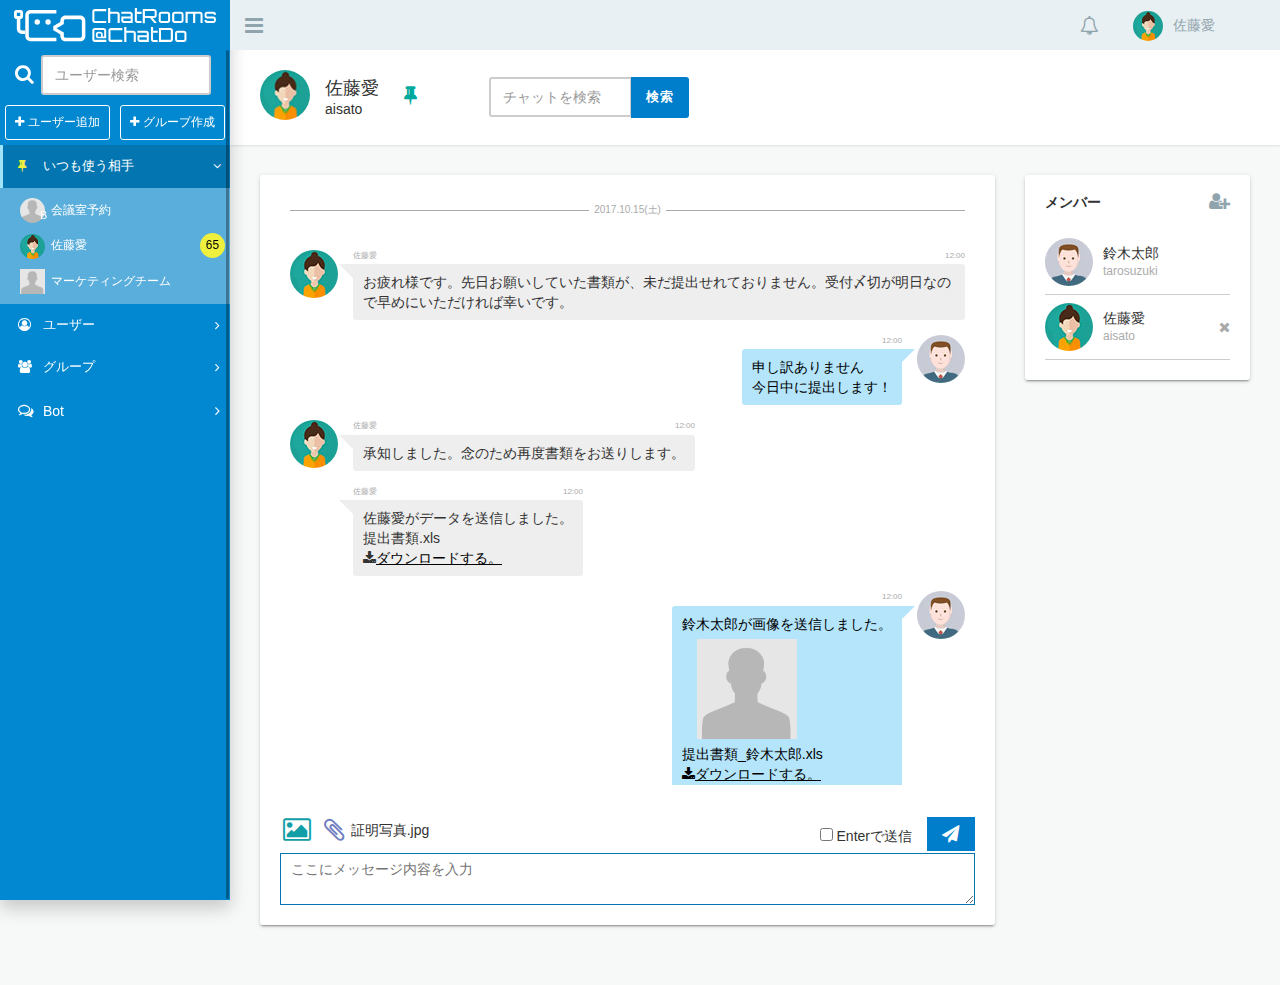
==== commit 7a65361a: "ドキュメント整形" ====
--- a/chat.html
+++ b/chat.html
@@ -59,7 +59,7 @@
                         <form class="navbar-form" role="search">
                             <div class="form-group">
                                 <i class="fa fa-search fa-lg"></i>
-                                <input type="text" class="form-control" placeholder="ユーザー検索">
+                                <input id="txtSearch" type="text" class="form-control" placeholder="ユーザー検索">
                             </div>
                             <!--  <button type="submit" class="btn btn-default"><i class="fa fa-search fa-lg"></i></button> -->
                         </form>
@@ -79,6 +79,12 @@
                         <ul class="treeview-menu">
                             <li><a href="#"><img src="images/user.png" alt="" class="img-circle"> ユーザーA</a></li>
                             <li><a href="#"><img src="images/user.png" alt="" class="img-circle"> ユーザーB</a></li>
+                            <li><a href="#"><img src="images/user.png" alt="" class="img-circle">山田二郎</a></li>
+                            <li><a href="#"><img src="images/user.png" alt="" class="img-circle">山田花子</a></li>
+                            <li><a href="#"><img src="images/user.png" alt="" class="img-circle">佐藤健二</a></li>
+                            <li><a href="#"><img src="images/user.png" alt="" class="img-circle">木村好子</a></li>
+                            <li><a href="#"><img src="images/user.png" alt="" class="img-circle">佐藤亜紀</a></li>
+                            <li><a href="#"><img src="images/user.png" alt="" class="img-circle">佐々木二郎</a></li>
                         </ul>
                     </li>
                     <li class="treeview"><a href="#"><i class="fa fa-users"></i><span>グループ</span><i class="fa fa-angle-right"></i></a>
@@ -108,7 +114,7 @@
                         <div class="input-group">
                             <input class="form-control" type="text" placeholder="チャットを検索">
                             <span class="input-group-btn">
-                                <button class="btn btn-primary" type="button">検索</button>
+                                <button id="btnSearchChat" class="btn btn-primary" type="button">検索</button>
                             </span>
                         </div>
                     </div>
@@ -118,7 +124,7 @@
                 <div class="col-md-9">
                     <div class="card chat-main">
                         <div class="messanger">
-                            <div class="messages">
+                            <div id="messages" class="messages">
                                 <time class="messages-date text-center"><span>2017.10.15(土)</span></time>
                                 <div class="message">
                                     <div class="message-thumb">
@@ -196,20 +202,18 @@
                             <form action="" method="" accept-charset="utf-8">
                                 <div class="sender-utility clearfix">
                                     <ul class="pull-left">
-                                        <li><img src="images/chat_to_icon.svg" alt=""></li>
-                                        <li><i class="fa fa-smile-o fa-fw" aria-hidden="true"></i></li>
                                         <li><i class="fa fa-picture-o fa-fw" aria-hidden="true"></i></li>
                                         <li><i class="fa fa-paperclip fa-fw" aria-hidden="true"></i></li>
                                     </ul>
                                     <span class="upload-file-name">証明写真.jpg</span>
-                                    <button class="btn btn-primary pull-right" type="button">
+                                    <button id="btnSend" class="btn btn-primary pull-right" type="button">
                                         <i class="fa fa-lg fa-paper-plane"></i>
                                     </button>
                                     <label class="pull-right enter-confirm">
                                         <input type="checkbox" name=""> Enterで送信
                                     </label>
                                 </div>
-                                <textarea placeholder="ここにメッセージ内容を入力"></textarea>
+                                <textarea id="msgContent" placeholder="ここにメッセージ内容を入力"></textarea>
                             </form>
                         </div>
                     </div>
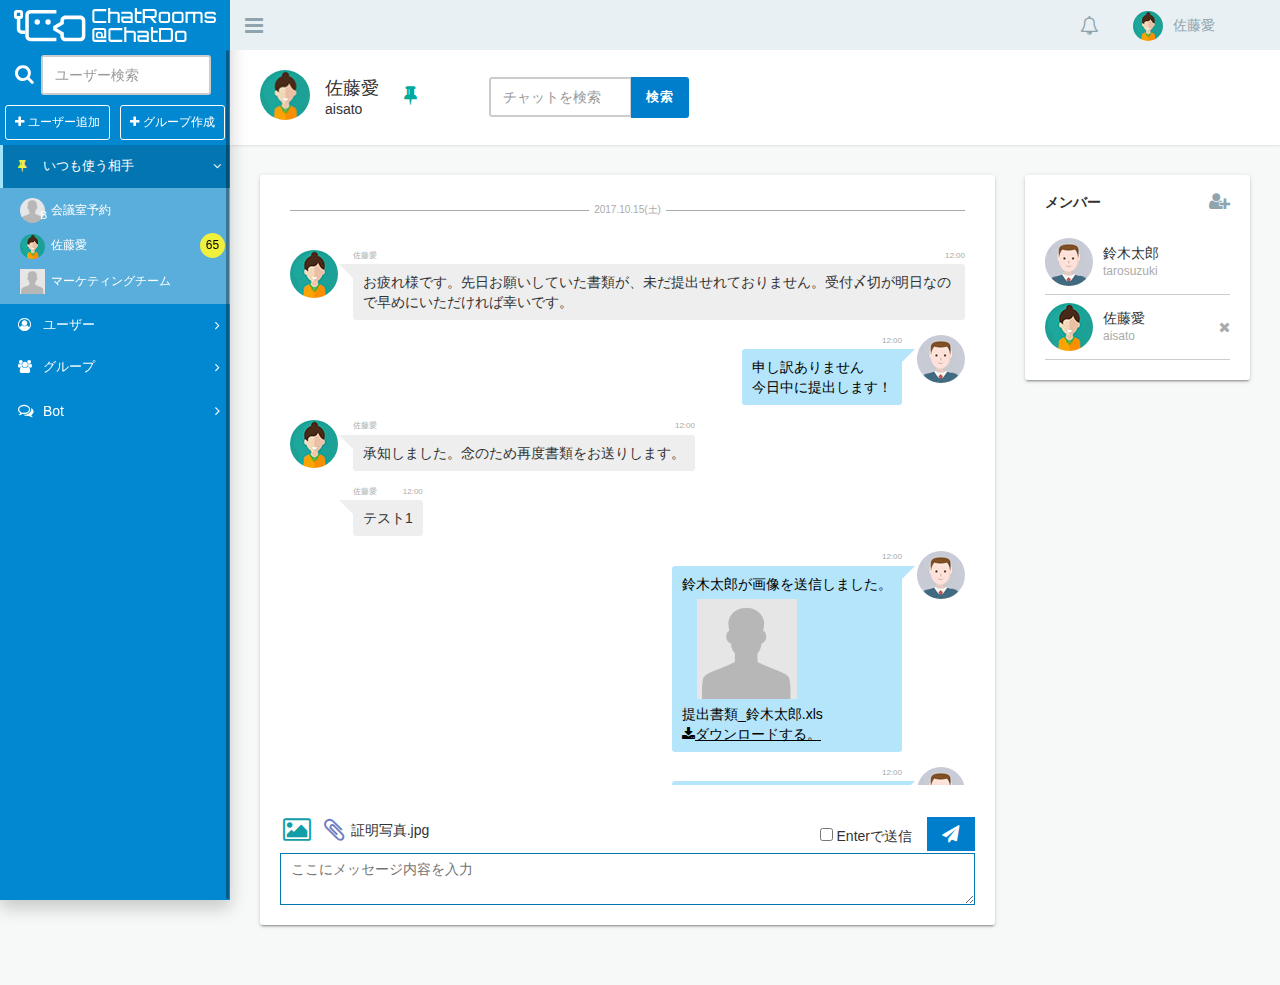
==== commit f848eea5: "チャット検索の実装完了" ====
--- a/chat.html
+++ b/chat.html
@@ -112,7 +112,7 @@
                     <i class="fa fa-thumb-tack pull-left pin"></i>
                     <div class="form-group pull-right message-search">
                         <div class="input-group">
-                            <input class="form-control" type="text" placeholder="チャットを検索">
+                            <input id="txtSearchChat" class="form-control" type="text" placeholder="チャットを検索">
                             <span class="input-group-btn">
                                 <button id="btnSearchChat" class="btn btn-primary" type="button">検索</button>
                             </span>
@@ -123,7 +123,7 @@
             <div class="row">
                 <div class="col-md-9">
                     <div class="card chat-main">
-                        <div class="messanger">
+                        <div id="messanger" class="messanger">
                             <div id="messages" class="messages">
                                 <time class="messages-date text-center"><span>2017.10.15(土)</span></time>
                                 <div class="message">
@@ -173,9 +173,7 @@
                                             <span class=pull-left>佐藤愛</span>
                                             <time class="pull-right">12:00</time>
                                         </div>
-                                        <p class="info">佐藤愛がデータを送信しました。
-                                            <br>提出書類.xls
-                                            <br><i class="fa fa-download" aria-hidden="true"></i><a href="">ダウンロードする。</a>
+                                        <p class="info">テスト1
                                         </p>
                                     </div>
                                 </div>
@@ -193,6 +191,164 @@
                                         </p>
                                     </div>
                                 </div>
+
+                                <div class="message me"><img src="images/user_taro.jpg" class="img-circle">
+                                    <div class="chat-column">
+                                        <div>
+                                            <time class="pull-right">12:00</time>
+                                        </div>
+                                        <p class="info">鈴木太郎が画像を送信しました。
+                                            <br>
+                                            <img src="images/user.png" alt="">
+                                            <br> 提出書類_鈴木太郎.xls
+                                            <br><i class="fa fa-download" aria-hidden="true"></i><a href="">ダウンロードする。</a>
+                                        </p>
+                                    </div>
+                                </div>
+                                <div class="message me"><img src="images/user_taro.jpg" class="img-circle">
+                                    <div class="chat-column">
+                                        <div>
+                                            <time class="pull-right">12:00</time>
+                                        </div>
+                                        <p class="info">鈴木太郎が画像を送信しました。
+                                            <br>
+                                            <img src="images/user.png" alt="">
+                                            <br> 提出書類_鈴木太郎.xls
+                                            <br><i class="fa fa-download" aria-hidden="true"></i><a href="">ダウンロードする。</a>
+                                        </p>
+                                    </div>
+                                </div>
+                                <div class="message me"><img src="images/user_taro.jpg" class="img-circle">
+                                    <div class="chat-column">
+                                        <div>
+                                            <time class="pull-right">12:00</time>
+                                        </div>
+                                        <p class="info">鈴木太郎が画像を送信しました。
+                                            <br>
+                                            <img src="images/user.png" alt="">
+                                            <br> 提出書類_鈴木太郎.xls
+                                            <br><i class="fa fa-download" aria-hidden="true"></i><a href="">ダウンロードする。</a>
+                                        </p>
+                                    </div>
+                                </div>
+                                <div class="message me"><img src="images/user_taro.jpg" class="img-circle">
+                                    <div class="chat-column">
+                                        <div>
+                                            <time class="pull-right">12:00</time>
+                                        </div>
+                                        <p class="info">鈴木太郎が画像を送信しました。
+                                            <br>
+                                            <img src="images/user.png" alt="">
+                                            <br> 提出書類_鈴木太郎.xls
+                                            <br><i class="fa fa-download" aria-hidden="true"></i><a href="">ダウンロードする。</a>
+                                        </p>
+                                    </div>
+                                </div>
+                                <div class="message me"><img src="images/user_taro.jpg" class="img-circle">
+                                    <div class="chat-column">
+                                        <div>
+                                            <time class="pull-right">12:00</time>
+                                        </div>
+                                        <p class="info">テスト2
+                                        </p>
+                                    </div>
+                                </div>
+                                <div class="message me"><img src="images/user_taro.jpg" class="img-circle">
+                                    <div class="chat-column">
+                                        <div>
+                                            <time class="pull-right">12:00</time>
+                                        </div>
+                                        <p class="info">鈴木太郎が画像を送信しました。
+                                            <br>
+                                            <img src="images/user.png" alt="">
+                                            <br> 提出書類_鈴木太郎.xls
+                                            <br><i class="fa fa-download" aria-hidden="true"></i><a href="">ダウンロードする。</a>
+                                        </p>
+                                    </div>
+                                </div>
+                                <div class="message me"><img src="images/user_taro.jpg" class="img-circle">
+                                    <div class="chat-column">
+                                        <div>
+                                            <time class="pull-right">12:00</time>
+                                        </div>
+                                        <p class="info">鈴木太郎が画像を送信しました。
+                                            <br>
+                                            <img src="images/user.png" alt="">
+                                            <br> 提出書類_鈴木太郎.xls
+                                            <br><i class="fa fa-download" aria-hidden="true"></i><a href="">ダウンロードする。</a>
+                                        </p>
+                                    </div>
+                                </div>
+                                <div class="message me"><img src="images/user_taro.jpg" class="img-circle">
+                                    <div class="chat-column">
+                                        <div>
+                                            <time class="pull-right">12:00</time>
+                                        </div>
+                                        <p class="info">鈴木太郎が画像を送信しました。
+                                            <br>
+                                            <img src="images/user.png" alt="">
+                                            <br> 提出書類_鈴木太郎.xls
+                                            <br><i class="fa fa-download" aria-hidden="true"></i><a href="">ダウンロードする。</a>
+                                        </p>
+                                    </div>
+                                </div>
+                                <div class="message me"><img src="images/user_taro.jpg" class="img-circle">
+                                    <div class="chat-column">
+                                        <div>
+                                            <time class="pull-right">12:00</time>
+                                        </div>
+                                        <p class="info">テスト3
+                                        </p>
+                                    </div>
+                                </div>
+                                <div class="message me"><img src="images/user_taro.jpg" class="img-circle">
+                                    <div class="chat-column">
+                                        <div>
+                                            <time class="pull-right">12:00</time>
+                                        </div>
+                                        <p class="info">鈴木太郎が画像を送信しました。
+                                            <br>
+                                            <img src="images/user.png" alt="">
+                                            <br> 提出書類_鈴木太郎.xls
+                                            <br><i class="fa fa-download" aria-hidden="true"></i><a href="">ダウンロードする。</a>
+                                        </p>
+                                    </div>
+                                </div>
+                                <div class="message me"><img src="images/user_taro.jpg" class="img-circle">
+                                    <div class="chat-column">
+                                        <div>
+                                            <time class="pull-right">12:00</time>
+                                        </div>
+                                        <p class="info">鈴木太郎が画像を送信しました。
+                                            <br>
+                                            <img src="images/user.png" alt="">
+                                            <br> 提出書類_鈴木太郎.xls
+                                            <br><i class="fa fa-download" aria-hidden="true"></i><a href="">ダウンロードする。</a>
+                                        </p>
+                                    </div>
+                                </div>
+                                <div class="message me"><img src="images/user_taro.jpg" class="img-circle">
+                                    <div class="chat-column">
+                                        <div>
+                                            <time class="pull-right">12:00</time>
+                                        </div>
+                                        <p class="info">鈴木太郎が画像を送信しました。
+                                            <br>
+                                            <img src="images/user.png" alt="">
+                                            <br> 提出書類_鈴木太郎.xls
+                                            <br><i class="fa fa-download" aria-hidden="true"></i><a href="">ダウンロードする。</a>
+                                        </p>
+                                    </div>
+                                </div>
+                                <!-- <div class="message me"><img src="images/user_taro.jpg" class="img-circle">
+                                    <div class="chat-column">
+                                        <div>
+                                            <time class="pull-right">12:00</time>
+                                        </div>
+                                        <p class="info">テスト4
+                                        </p>
+                                    </div>
+                                </div> -->
                                 <!-- message -->
                             </div>
                             <!-- messages -->
@@ -254,7 +410,7 @@
     <script type="text/javascript" src="js/bootstrap.min.js"></script>
     <script type="text/javascript" src="js/plugins/pace.min.js"></script>
     <script type="text/javascript" src="js/main.js"></script>
-    <script type="text/javascript" src="js/websocketbridge.js"></script>
+    <!-- <script type="text/javascript" src="js/websocketbridge.js"></script> -->
 </body>
 
 </html>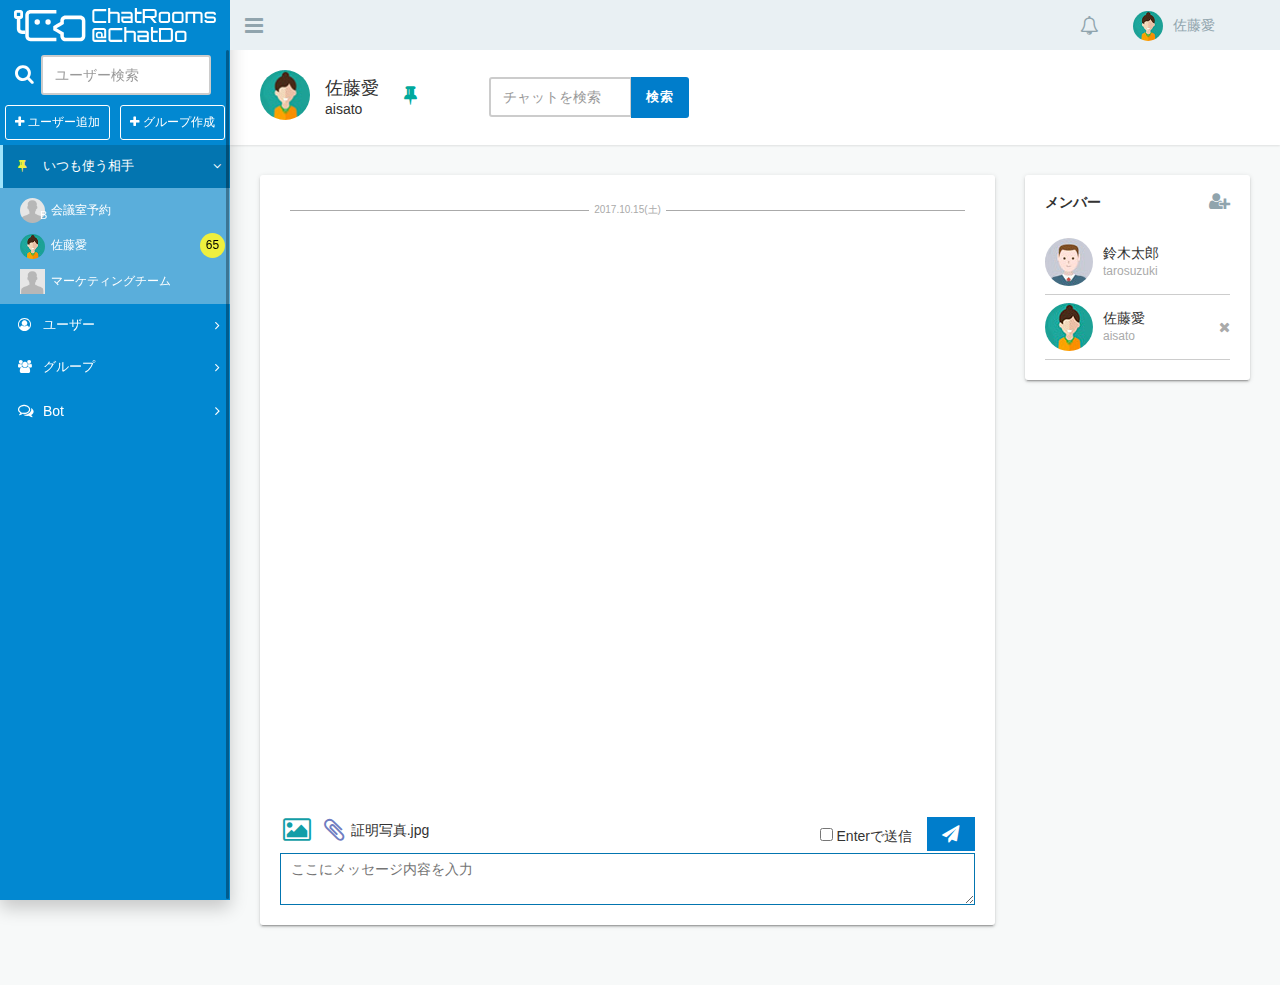
==== commit 6d7159be: "チャット検索のヒットした文字列をハイライトにする。" ====
--- a/chat.html
+++ b/chat.html
@@ -126,6 +126,32 @@
                         <div id="messanger" class="messanger">
                             <div id="messages" class="messages">
                                 <time class="messages-date text-center"><span>2017.10.15(土)</span></time>
+                                <!--
+                                     <div class="message">
+                                    <div class="message-thumb">
+                                        <img src="images/user_ai.jpg" class="img-circle">
+                                    </div>
+                                    <div class="chat-column">
+                                        <div>
+                                            <span class=pull-left>佐藤愛</span>
+                                            <time class="pull-right">12:00</time>
+                                        </div>
+                                        <p class="info">お疲れ様です。先日お願いしていた書類が、未だ提出せれておりません。受付〆切が明日なので早めにいただければ幸いです。</p>
+                                    </div>
+                                </div>
+                                <div class="message me">
+                                    <div class="message-thumb">
+                                        <img src="images/user_taro.jpg" class="img-circle">
+                                    </div>
+                                    <div class="chat-column">
+                                        <div>
+                                            <time class="pull-right">12:00</time>
+                                        </div>
+                                        <p class="info">申し訳ありません
+                                            <br>今日中に提出します！
+                                        </p>
+                                    </div>
+                                </div>
                                 <div class="message">
                                     <div class="message-thumb">
                                         <img src="images/user_ai.jpg" class="img-circle">
@@ -135,63 +161,34 @@
                                             <span class=pull-left>佐藤愛</span>
                                             <time class="pull-right">12:00</time>
                                         </div>
-                                        <p class="info">お疲れ様です。先日お願いしていた書類が、未だ提出せれておりません。受付〆切が明日なので早めにいただければ幸いです。</p>
-                                    </div>
-                                </div>
-                                <div class="message me">
-                                    <div class="message-thumb">
-                                        <img src="images/user_taro.jpg" class="img-circle">
-                                    </div>
-                                    <div class="chat-column">
-                                        <div>
-                                            <time class="pull-right">12:00</time>
-                                        </div>
-                                        <p class="info">申し訳ありません
-                                            <br>今日中に提出します！
-                                        </p>
+                                        <p class="info">承知しました。念のため再度書類をお送りします。</p>
                                     </div>
                                 </div>
                                 <div class="message">
                                     <div class="message-thumb">
-                                        <img src="images/user_ai.jpg" class="img-circle">
                                     </div>
                                     <div class="chat-column">
                                         <div>
                                             <span class=pull-left>佐藤愛</span>
                                             <time class="pull-right">12:00</time>
                                         </div>
-                                        <p class="info">承知しました。念のため再度書類をお送りします。</p>
-                                    </div>
-                                </div>
-                                <!-- message -->
-                                <div class="message">
-                                    <div class="message-thumb">
-                                        <!-- <img src="https://s3.amazonaws.com/uifaces/faces/twitter/tonypeterson/48.jpg" class="img-circle"> -->
-                                    </div>
-                                    <div class="chat-column">
-                                        <div>
-                                            <span class=pull-left>佐藤愛</span>
-                                            <time class="pull-right">12:00</time>
-                                        </div>
                                         <p class="info">テスト1
                                         </p>
                                     </div>
                                 </div>
-                                <!-- message -->
-                                <div class="message me"><img src="images/user_taro.jpg" class="img-circle">
-                                    <div class="chat-column">
-                                        <div>
-                                            <time class="pull-right">12:00</time>
-                                        </div>
-                                        <p class="info">鈴木太郎が画像を送信しました。
-                                            <br>
-                                            <img src="images/user.png" alt="">
-                                            <br> 提出書類_鈴木太郎.xls
-                                            <br><i class="fa fa-download" aria-hidden="true"></i><a href="">ダウンロードする。</a>
-                                        </p>
-                                    </div>
-                                </div>
-
+                                <div class="message me"><img src="images/user_taro.jpg" class="img-circle">
+                                    <div class="chat-column">
+                                        <div>
+                                            <time class="pull-right">12:00</time>
+                                        </div>
+                                        <p class="info">鈴木太郎が画像を送信しました。
+                                            <br>
+                                            <img src="images/user.png" alt="">
+                                            <br> 提出書類_鈴木太郎.xls
+                                            <br><i class="fa fa-download" aria-hidden="true"></i><a href="">ダウンロードする。</a>
+                                        </p>
+                                    </div>
+                                </div>
                                 <div class="message me"><img src="images/user_taro.jpg" class="img-circle">
                                     <div class="chat-column">
                                         <div>
@@ -340,6 +337,7 @@
                                         </p>
                                     </div>
                                 </div>
+                             -->
                                 <!-- <div class="message me"><img src="images/user_taro.jpg" class="img-circle">
                                     <div class="chat-column">
                                         <div>
@@ -405,8 +403,8 @@
     </div>
     <!-- Javascripts-->
     <script type="text/javascript" src="js/jquery-3.2.1.js"></script>
-    <script type="text/javascript" src="js/jquery-ui.js"></script>
-    <script type="text/javascript" src="js/jquery.upload.js"></script>
+    <!-- <script type="text/javascript" src="js/jquery-ui.js"></script> -->
+    <!-- <script type="text/javascript" src="js/jquery.upload.js"></script> -->
     <script type="text/javascript" src="js/bootstrap.min.js"></script>
     <script type="text/javascript" src="js/plugins/pace.min.js"></script>
     <script type="text/javascript" src="js/main.js"></script>
--- a/css/main.css
+++ b/css/main.css
@@ -16695,35 +16695,7 @@
     margin-bottom: 15px;
 }
 
-
-/******************************************** CAC追加分 ******************************************/
-/*グレーアウトのスタイル定義*/
-#gray{
- background:#000;
- opacity:0.8;
- width:100%;
- height:100%;
- position:fixed;
- top:0;
- left:0;
- display:none;
- z-index:500;
-}
-
-/*ポップアップ部分のスタイル定義*/
-#square{
- display:block;
- width:490px;
- height:510px;
- z-index:510;
- background-color:#fff;
- overflow:hidden;
-}
-
-#popup{
- display:block;
- width:490px;
- height:510px;
- overflow:hidden;
- border:none;
-}
+mark.highlight {
+    background: yellow;
+    font-size: inherit;
+}
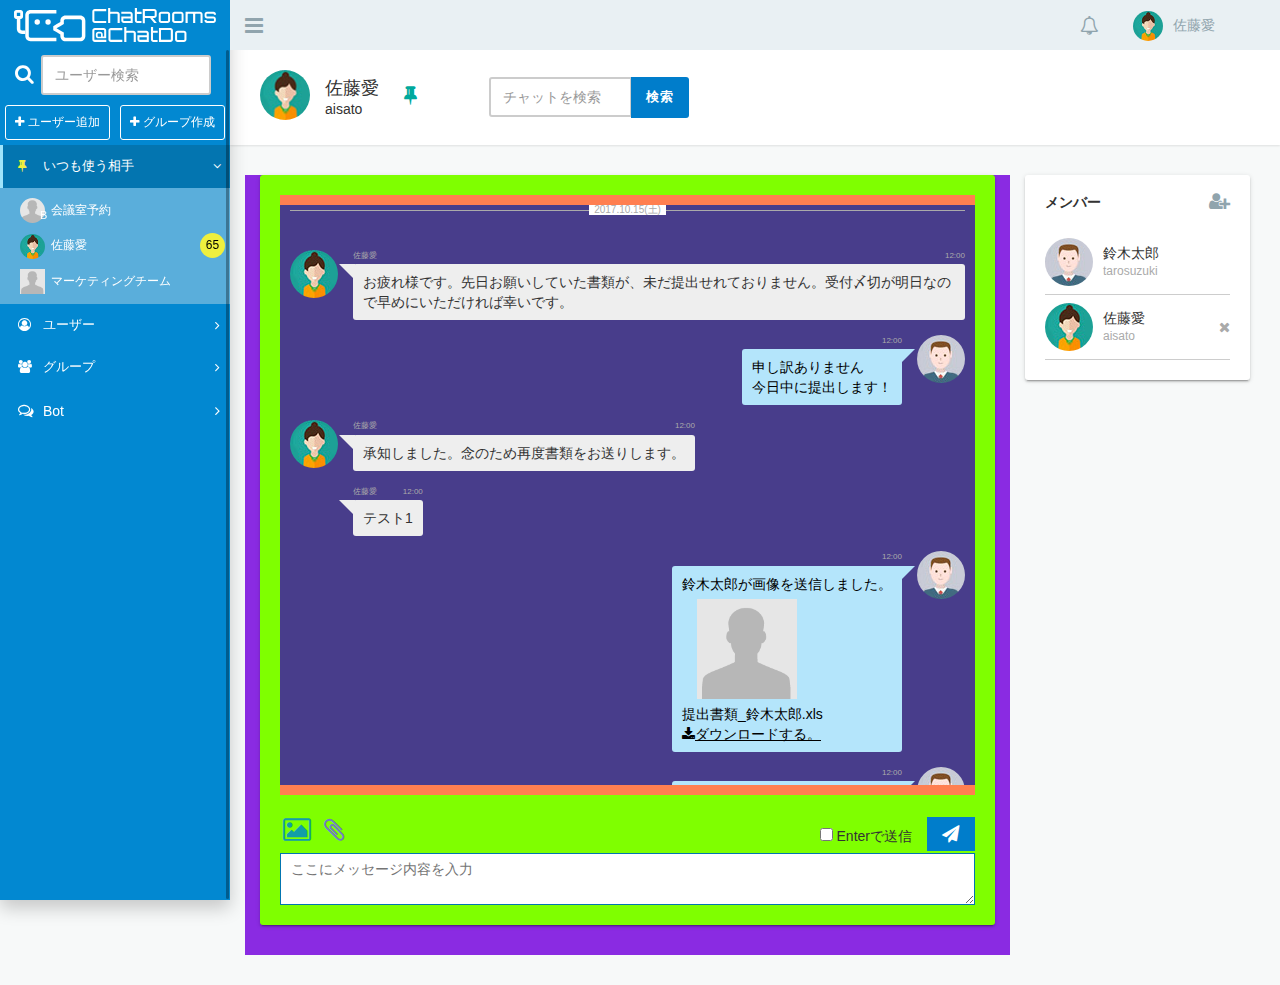
==== commit 128bb2c5: "メッセージのEnterキー送信" ====
--- a/chat.html
+++ b/chat.html
@@ -121,13 +121,13 @@
                 </div>
             </div>
             <div class="row">
-                <div class="col-md-9">
-                    <div class="card chat-main">
-                        <div id="messanger" class="messanger">
-                            <div id="messages" class="messages">
+                <div class="col-md-9" style="background-color:blueviolet">
+                    <div id="messageCard" class="card chat-main" style="background-color:chartreuse">
+                        <div id="messanger" class="messanger" style="background-color:coral">
+                            <div id="messages" class="messages" style="background-color:darkslateblue">
                                 <time class="messages-date text-center"><span>2017.10.15(土)</span></time>
-                                <!--
-                                     <div class="message">
+
+                                <div class="message">
                                     <div class="message-thumb">
                                         <img src="images/user_ai.jpg" class="img-circle">
                                     </div>
@@ -337,8 +337,7 @@
                                         </p>
                                     </div>
                                 </div>
-                             -->
-                                <!-- <div class="message me"><img src="images/user_taro.jpg" class="img-circle">
+                                <div class="message me"><img src="images/user_taro.jpg" class="img-circle">
                                     <div class="chat-column">
                                         <div>
                                             <time class="pull-right">12:00</time>
@@ -346,7 +345,7 @@
                                         <p class="info">テスト4
                                         </p>
                                     </div>
-                                </div> -->
+                                </div>
                                 <!-- message -->
                             </div>
                             <!-- messages -->
@@ -359,12 +358,12 @@
                                         <li><i class="fa fa-picture-o fa-fw" aria-hidden="true"></i></li>
                                         <li><i class="fa fa-paperclip fa-fw" aria-hidden="true"></i></li>
                                     </ul>
-                                    <span class="upload-file-name">証明写真.jpg</span>
+                                    <span id="uploadFile" class="upload-file-name"></span>
                                     <button id="btnSend" class="btn btn-primary pull-right" type="button">
                                         <i class="fa fa-lg fa-paper-plane"></i>
                                     </button>
                                     <label class="pull-right enter-confirm">
-                                        <input type="checkbox" name=""> Enterで送信
+                                        <input id="chkEnter" type="checkbox" name=""> Enterで送信
                                     </label>
                                 </div>
                                 <textarea id="msgContent" placeholder="ここにメッセージ内容を入力"></textarea>
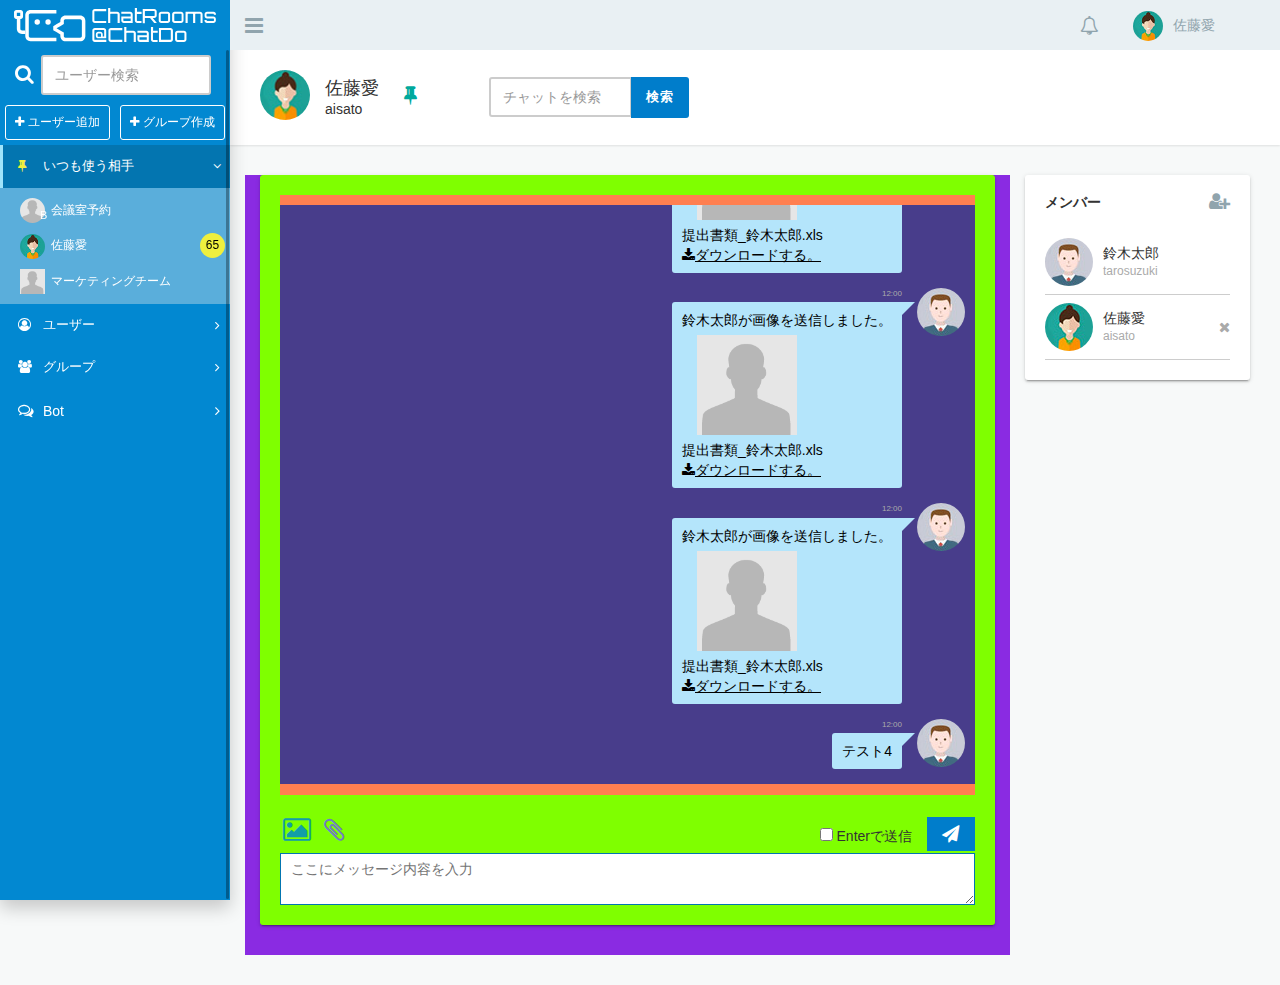
==== commit d65578fc: "ファイルアップロード処理の修正" ====
--- a/chat.html
+++ b/chat.html
@@ -355,7 +355,8 @@
                             <form action="" method="" accept-charset="utf-8">
                                 <div class="sender-utility clearfix">
                                     <ul class="pull-left">
-                                        <li><i class="fa fa-picture-o fa-fw" aria-hidden="true"></i></li>
+                                        <li><i class="fa fa-picture-o fa-fw" aria-hidden="true" onclick="$('#file_input').click();"></i></li>
+                                        <input id="file_input" onchange="$('#uploadFile').text($(this).val())" style="display: none;" type="file">
                                         <li><i class="fa fa-paperclip fa-fw" aria-hidden="true"></i></li>
                                     </ul>
                                     <span id="uploadFile" class="upload-file-name"></span>
